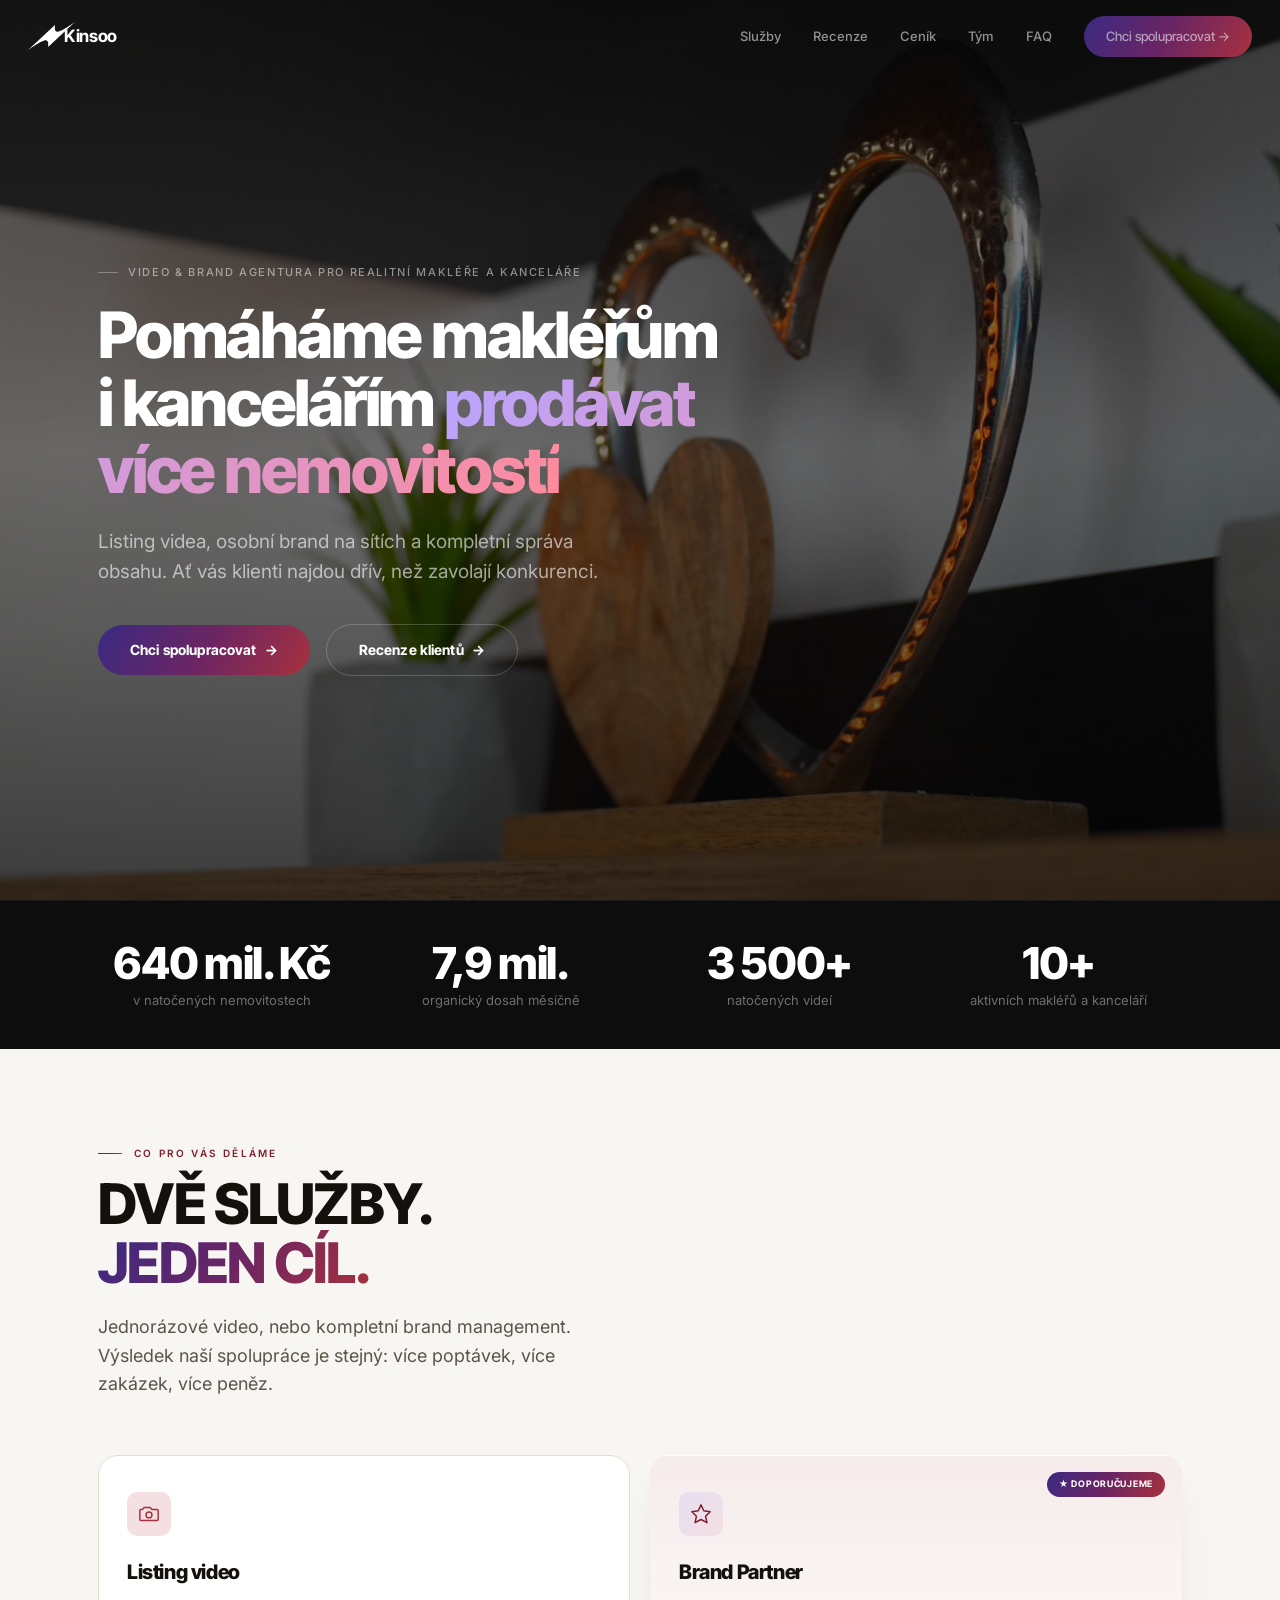
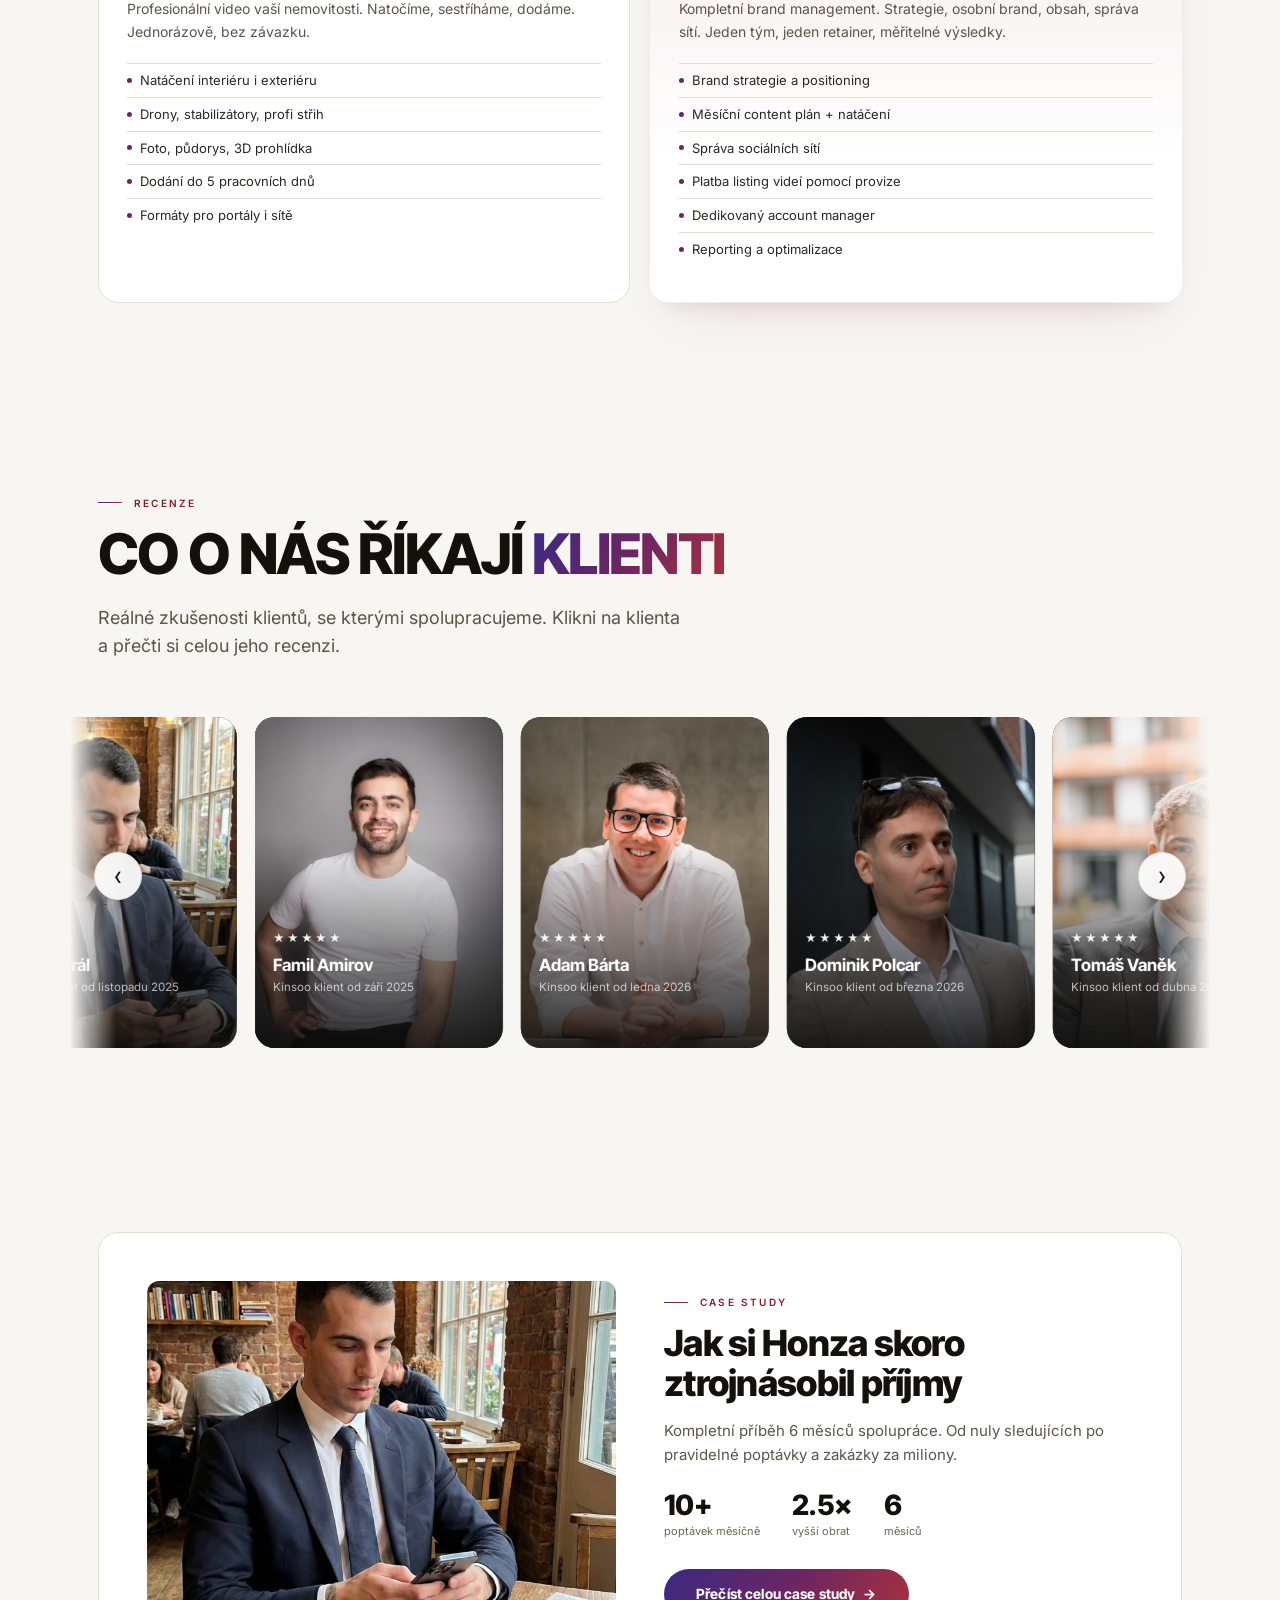
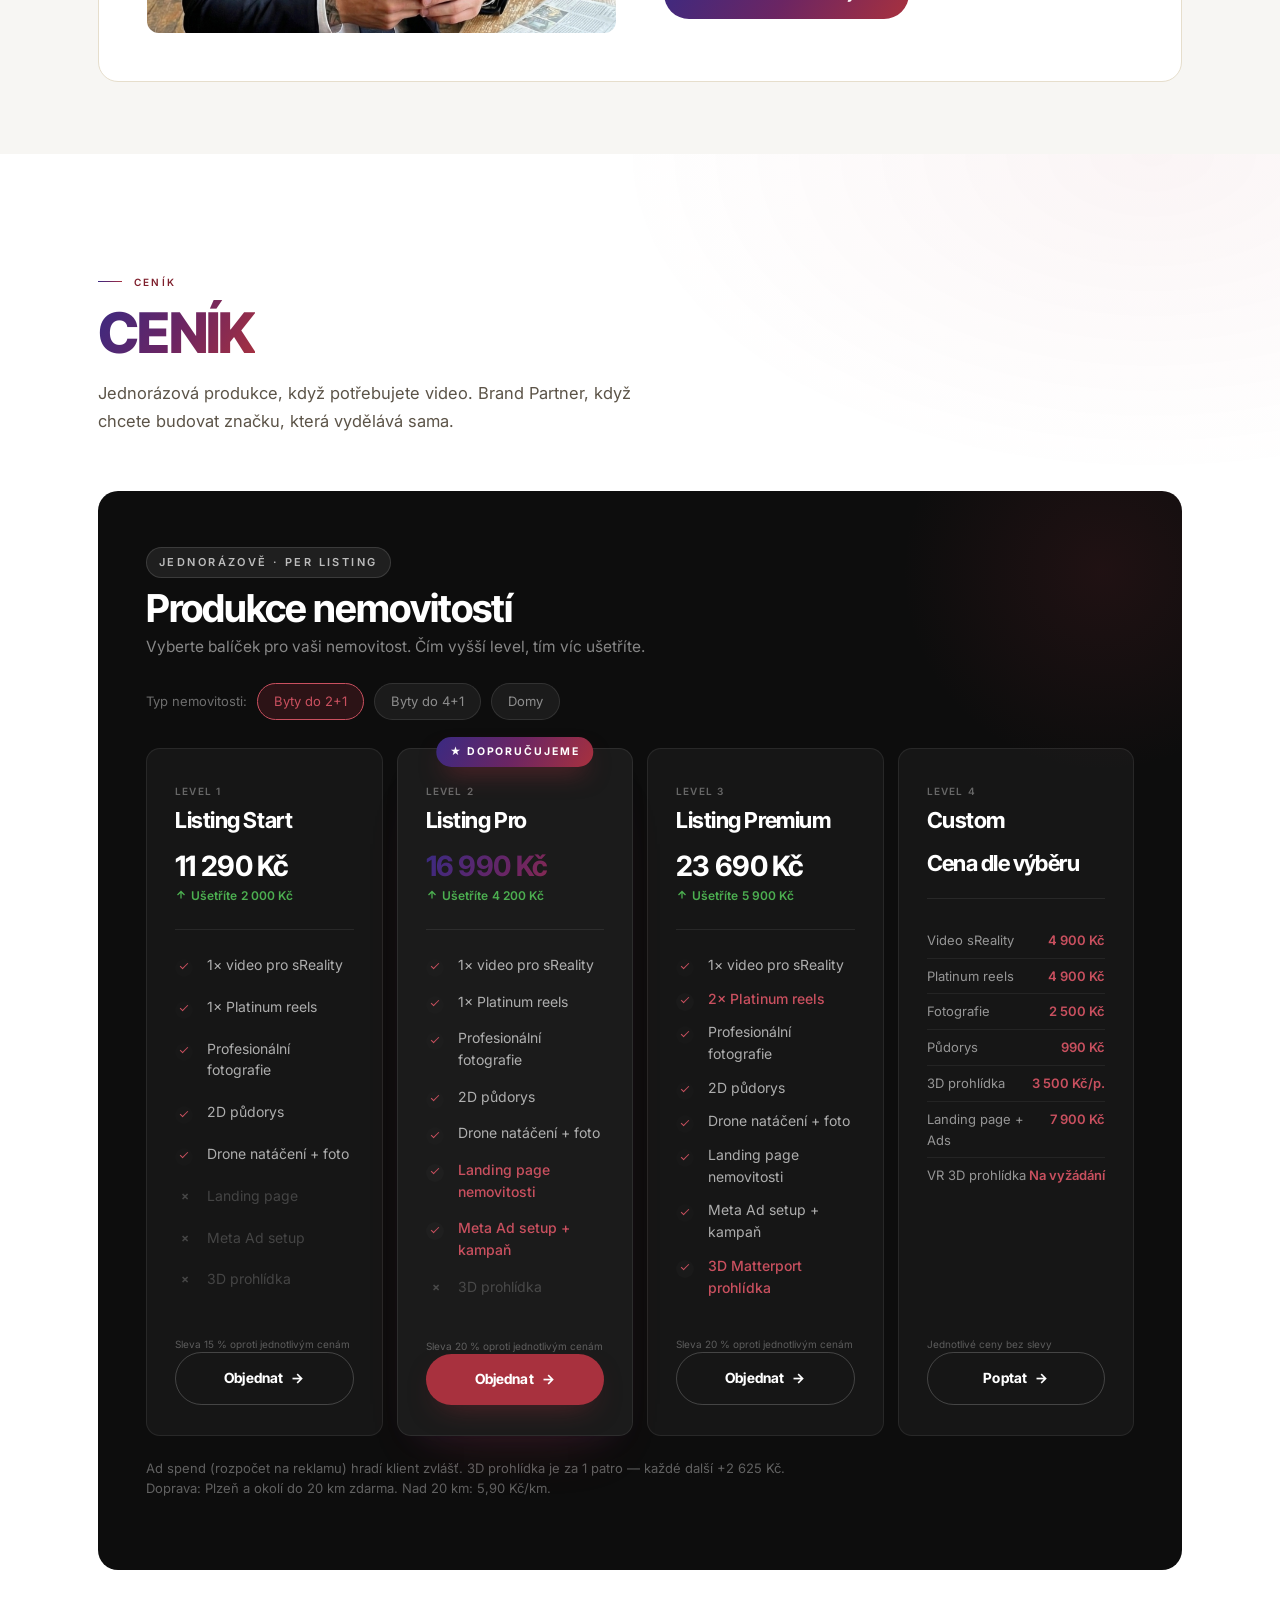
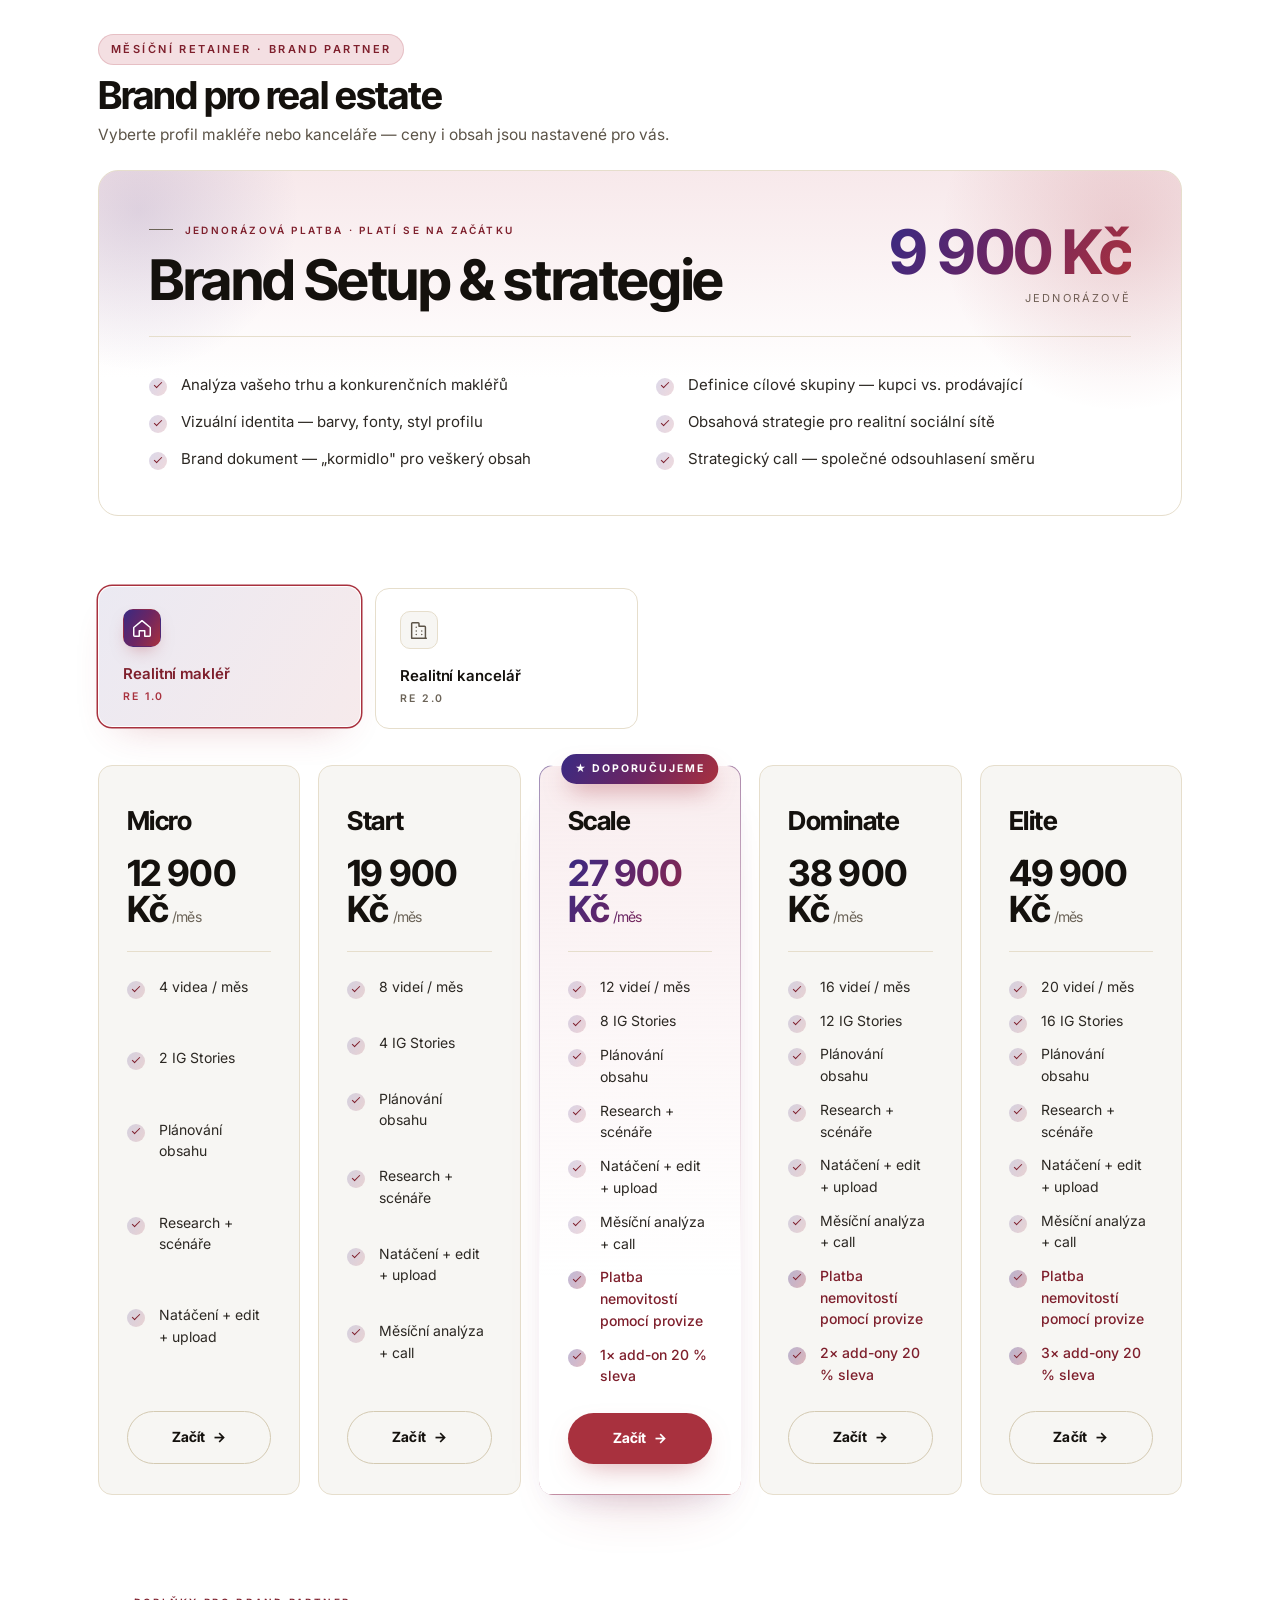
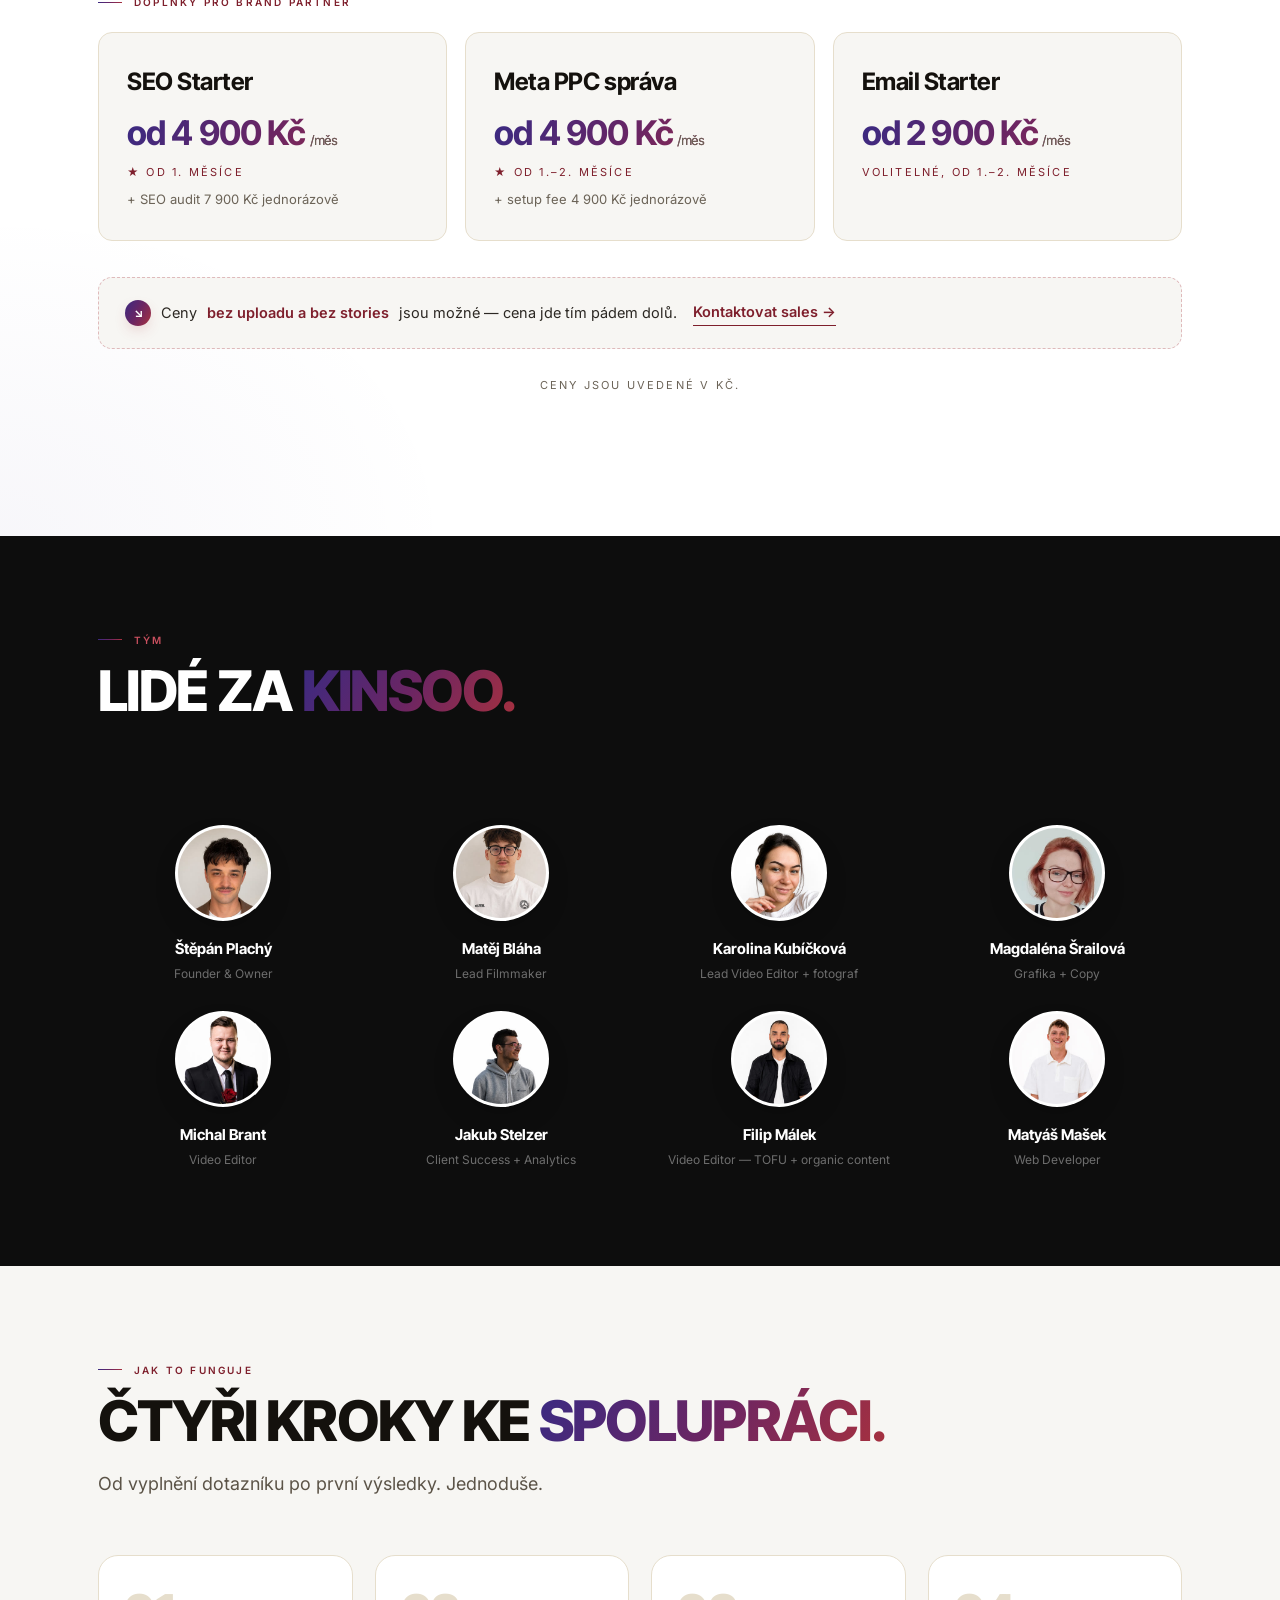
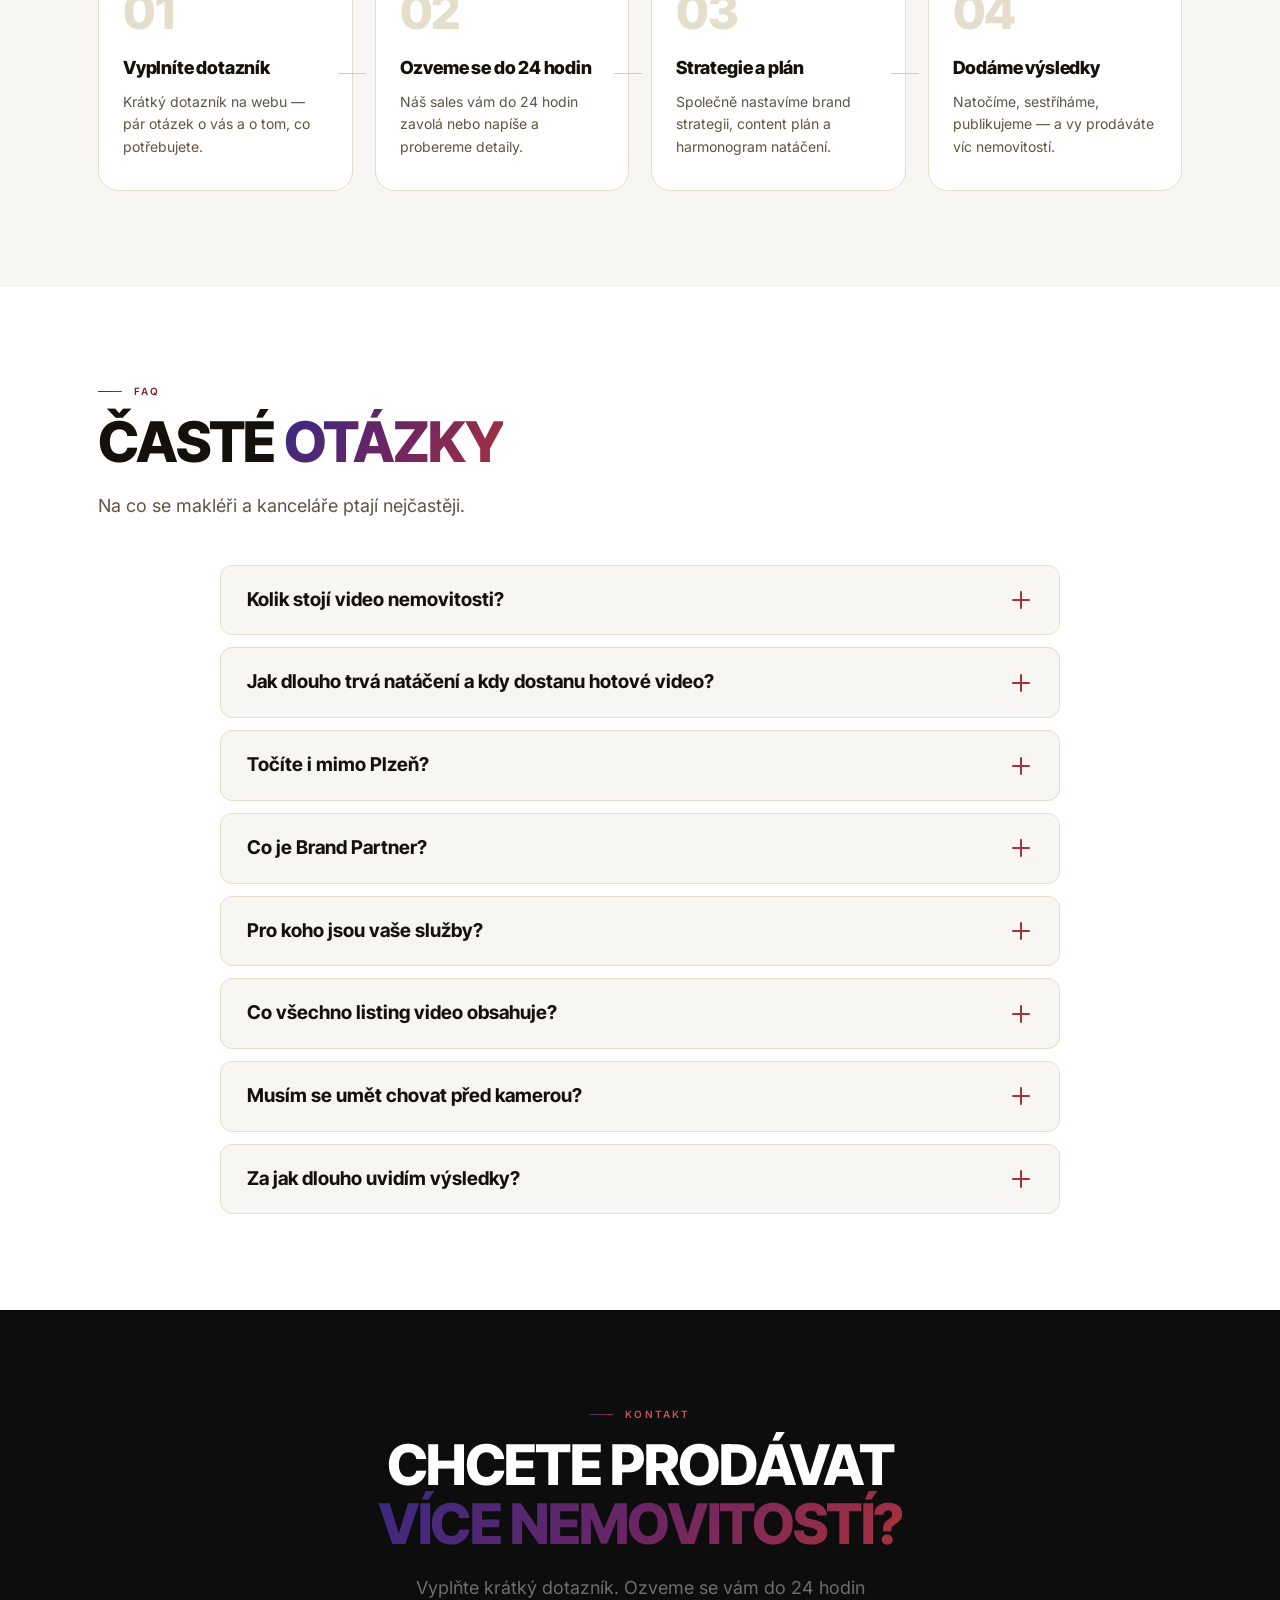
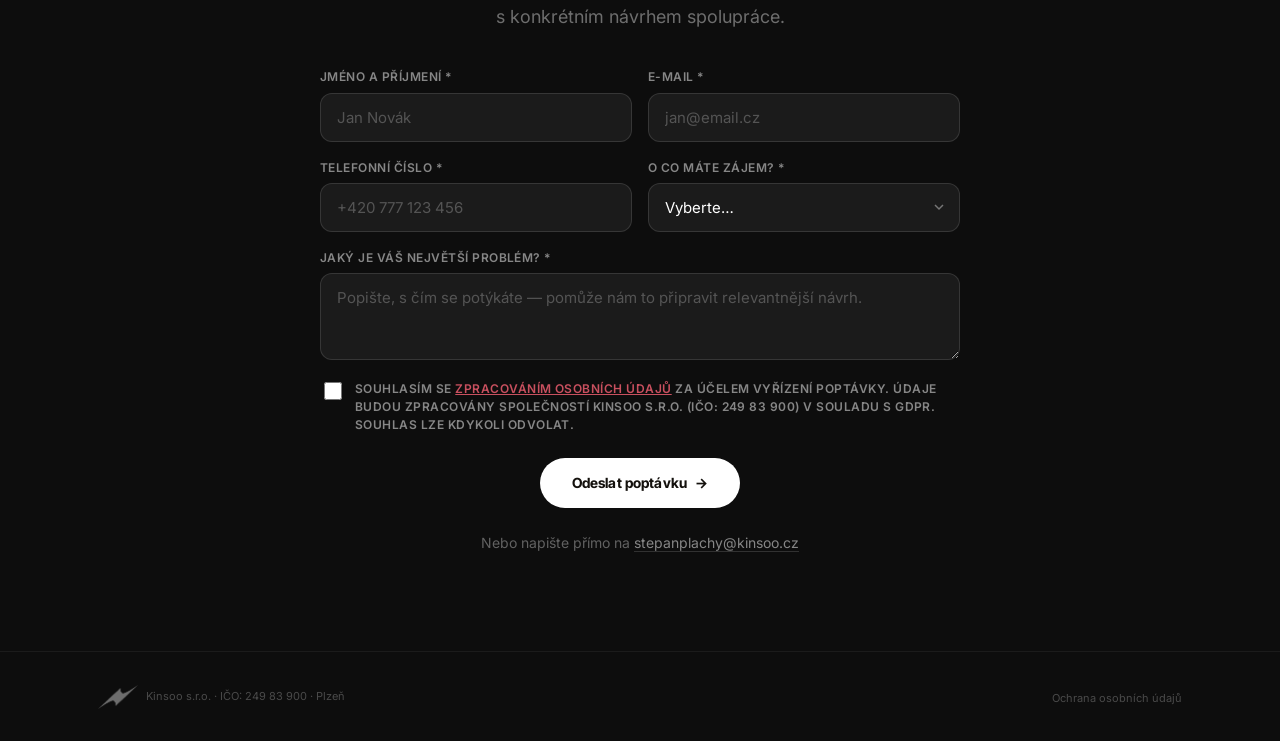
==== index.html @ 3b82c6a1 "Oprava: klik na recenzi otevře modal (zrušen pointer capture); Štěpán a Matěj - oči zarovnané a vyce" ====
<!DOCTYPE html>
<html lang="cs">
<head>
  <meta charset="UTF-8" />
  <meta name="viewport" content="width=device-width, initial-scale=1.0" />
  <title>Kinsoo — Video pro realitní makléře a&nbsp;kanceláře</title>
  <meta name="description" content="Video pro realitní makléře a kanceláře: listing videa nemovitostí, osobní brand a správa sociálních sítí. Více poptávek a prodejů. Natáčíme z Plzně po celé ČR." />
  <meta name="keywords" content="video pro realitní makléře, videoprezentace nemovitostí, listing video, natáčení nemovitostí, realitní video Plzeň, osobní brand realitní makléř, marketing pro realitní kanceláře" />
  <meta name="author" content="Kinsoo s.r.o." />
  <meta name="robots" content="index, follow, max-image-preview:large" />
  <meta name="geo.region" content="CZ-32" />
  <meta name="geo.placename" content="Plzeň" />
  <meta name="theme-color" content="#A8313E" />
  <meta name="seznam-wmt" content="0QmPQjJl3OSITsPzpvXZlxcx5giKepl4" />
  <link rel="canonical" href="https://www.kinsoo.cz/" />
  <meta property="og:type" content="website" />
  <meta property="og:url" content="https://www.kinsoo.cz/" />
  <meta property="og:title" content="Kinsoo — Video pro realitní makléře a kanceláře" />
  <meta property="og:description" content="Listing videa nemovitostí, osobní brand a správa sítí pro realitní makléře. Více poptávek a prodejů. Natáčíme z Plzně po celé ČR." />
  <meta property="og:image" content="https://www.kinsoo.cz/assets/og-cover.png" />
  <meta property="og:image:width" content="1200" />
  <meta property="og:image:height" content="630" />
  <meta property="og:image:alt" content="Kinsoo — video a brand agentura pro realitní makléře" />
  <meta property="og:locale" content="cs_CZ" />
  <meta property="og:site_name" content="Kinsoo" />
  <meta name="twitter:card" content="summary_large_image" />
  <meta name="twitter:title" content="Kinsoo — Video pro realitní makléře a kanceláře" />
  <meta name="twitter:description" content="Listing videa nemovitostí, osobní brand a správa sítí pro realitní makléře. Více poptávek a prodejů." />
  <meta name="twitter:image" content="https://www.kinsoo.cz/assets/og-cover.png" />
  <link rel="icon" href="/favicon.ico" sizes="any" />
  <link rel="icon" type="image/png" href="/assets/favicon-32.png" sizes="32x32" />
  <link rel="apple-touch-icon" href="/assets/apple-touch-icon.png" />
  <link rel="preload" as="image" href="assets/hero-poster.jpg" fetchpriority="high" />
  <link rel="preconnect" href="https://fonts.googleapis.com">
  <link rel="preconnect" href="https://fonts.gstatic.com" crossorigin>
  <link href="https://fonts.googleapis.com/css2?family=Inter:ital,wght@0,300;0,400;0,500;0,600;0,700;0,800;1,400;1,500;1,600&family=Inter+Tight:ital,wght@0,500;0,600;0,700;0,800;0,900;1,500;1,600;1,700&display=swap" rel="stylesheet">
  <style>
/* =================================================================
   KINSOO — Real Estate Only
   Premium light theme · brand palette · editorial typography
   ================================================================= */
:root{
  --bg:#F7F6F3;
  --bg-alt:#FFFFFF;
  --bg-ink:#0D0D0D;
  --ink:#14110D;
  --ink-2:#2C2823;
  --ink-3:#5C5448;
  --ink-4:#6B6357;
  --brand:#A8313E;
  --brand-deep:#7E1F2C;
  --brand-soft:#C9505F;
  --brand-tint:#F4DFE2;
  --brand-2:#3A2A82;
  --brand-2-deep:#271C5F;
  --brand-2-soft:#6B5BB8;
  --brand-2-tint:#E5E0F2;
  --gradient:linear-gradient(120deg,#3A2A82 0%,#6B2563 50%,#A8313E 100%);
  --line:#E6DECC;
  --line-2:#D4CAB2;
  --green:#22C55E;
  --font-d:'Inter Tight',system-ui,sans-serif;
  --font-b:'Inter',system-ui,sans-serif;
  --r:12px;
  --r-lg:20px;
  --container:1140px;
  /* Aliases for pricing component compatibility */
  --radius:14px;
  --radius-lg:20px;
  --radius-sm:10px;
  --font-display:'Inter Tight',system-ui,sans-serif;
  --font-body:'Inter',system-ui,sans-serif;
  --font-serif:'Inter',system-ui,sans-serif;
  --gradient-brand:linear-gradient(120deg,#3A2A82 0%,#6B2563 50%,#A8313E 100%);
  --gradient-brand-soft:linear-gradient(120deg,rgba(58,42,130,.10) 0%,rgba(168,49,62,.10) 100%);
  --bg-card:#FFFFFF;
  --bg-card-alt:#F7F6F3;
  --line-soft:#F0E9D8;
  --t-fast:180ms cubic-bezier(.2,.7,.2,1);
  --t-med:380ms cubic-bezier(.2,.7,.2,1);
}
*,*::before,*::after{box-sizing:border-box}
html{scroll-behavior:smooth}
html,body{margin:0;padding:0}
body{
  background:var(--bg);color:var(--ink);
  font-family:var(--font-b);font-size:16px;line-height:1.6;
  -webkit-font-smoothing:antialiased;text-rendering:optimizeLegibility;
  overflow-x:hidden;
}
img,svg{display:block;max-width:100%}
button{font:inherit;cursor:pointer;border:0;background:none;color:inherit}
a{color:inherit;text-decoration:none;transition:color .2s}
::selection{background:var(--brand-tint);color:var(--ink)}
.container{max-width:var(--container);margin:0 auto;padding:0 28px;width:100%}

/* ---- Label ---- */
.label{
  font-size:10px;font-weight:600;letter-spacing:.22em;text-transform:uppercase;
  display:flex;align-items:center;gap:12px;margin-bottom:14px;
}
.label::before{content:'';width:24px;height:1px;background:var(--gradient)}

/* ---- Section title ---- */
.stitle{
  font-family:var(--font-d);font-weight:800;
  font-size:clamp(32px,5vw,56px);
  line-height:1.05;letter-spacing:-.03em;
  text-transform:uppercase;margin:0 0 20px;
}
.stitle-sm{font-size:clamp(26px,4vw,42px)}

/* ---- Gradient text ---- */
.gw{background:var(--gradient);-webkit-background-clip:text;background-clip:text;-webkit-text-fill-color:transparent}

/* ---- Buttons ---- */
.btn{
  display:inline-flex;align-items:center;gap:8px;
  font-family:var(--font-d);font-weight:700;font-size:14px;
  letter-spacing:.01em;padding:14px 32px;border-radius:60px;
  transition:all .3s;cursor:pointer;border:none;
}
.btn-primary{
  background:var(--gradient);color:#fff;
}
.btn-primary:hover{transform:translateY(-2px);box-shadow:0 8px 24px rgba(168,49,62,.25)}
.btn-outline{
  background:transparent;color:var(--ink);
  border:1.5px solid var(--line-2);
}
.btn-outline:hover{border-color:var(--brand);color:var(--brand)}
.btn-white{background:#fff;color:var(--ink)}
.btn-white:hover{transform:translateY(-2px);box-shadow:0 8px 24px rgba(0,0,0,.15)}
.arrow{transition:transform .2s}
.btn:hover .arrow{transform:translateX(3px)}

/* ================ NAV ================ */
.nav{
  position:fixed;top:0;left:0;right:0;z-index:300;
  padding:16px 28px;
  display:flex;justify-content:space-between;align-items:center;
  transition:all .4s;
}
.nav.is-top{background:transparent}
.nav.is-scrolled{
  background:rgba(247,246,243,.94);
  backdrop-filter:blur(20px);-webkit-backdrop-filter:blur(20px);
  border-bottom:1px solid var(--line);
}
.nav-logo{display:flex;align-items:center;gap:10px}
.nav-logo img{height:28px;transition:opacity .3s}
.nav-logo .logo-white{position:absolute}
.nav-logo .logo-color{position:absolute;opacity:0}
.nav.is-scrolled .nav-logo .logo-white{opacity:0}
.nav.is-scrolled .nav-logo .logo-color{opacity:1}
.nav-logo span{font-family:var(--font-d);font-size:17px;font-weight:700;letter-spacing:-.02em}
.nav-links{display:flex;align-items:center;gap:32px}
.nav-links a{
  font-size:13px;font-weight:500;color:var(--ink-3);
  transition:color .2s;
}
.nav-links a:hover{color:var(--ink)}
.nav-cta{
  font-size:12px;font-weight:700;font-family:var(--font-d);
  padding:10px 22px;border-radius:60px;
  background:var(--gradient);color:#fff;
  transition:all .3s;
}
.nav-cta:hover{transform:translateY(-1px);box-shadow:0 4px 16px rgba(168,49,62,.2)}
/* Hero-over nav — white text */
.nav.is-top .nav-links a{color:rgba(255,255,255,.55)}
.nav.is-top .nav-links a:hover{color:#fff}
.nav.is-top .nav-logo span{color:#fff}

/* Mobile nav */
.hamburger{display:none;width:28px;height:28px;flex-direction:column;justify-content:center;gap:5px}
.hamburger span{display:block;width:100%;height:1.5px;background:var(--ink);transition:all .3s}
.nav.is-top .hamburger span{background:#fff}

.mobile-menu{display:none}

@media(max-width:768px){
  .nav-links{display:none}
  .hamburger{display:flex}
  .mobile-menu{
    display:flex;
    position:fixed;top:0;left:0;right:0;bottom:0;z-index:299;
    background:var(--bg);flex-direction:column;
    justify-content:center;align-items:center;gap:28px;
    opacity:0;pointer-events:none;transition:opacity .3s;
  }
  .mobile-menu.is-open{opacity:1;pointer-events:all}
  .mobile-menu a{font-family:var(--font-d);font-size:28px;font-weight:700}
}

/* ================ HERO ================ */
.hero{
  position:relative;min-height:100vh;display:flex;align-items:center;
  background:var(--bg-ink);color:#fff;overflow:hidden;
  padding:120px 0 80px;
}
.hero-video-bg{
  position:absolute;inset:0;z-index:0;
}
.hero-video{width:100%;height:100%;object-fit:cover}
.hero-overlay{
  position:absolute;inset:0;
  background:linear-gradient(180deg,rgba(0,0,0,.6) 0%,rgba(0,0,0,.45) 50%,rgba(0,0,0,.7) 100%);
}
.hero .container{position:relative;z-index:1}
.hero-content{max-width:680px}
.hero-eyebrow{
  font-size:11px;font-weight:500;letter-spacing:.15em;text-transform:uppercase;
  color:rgba(255,255,255,.5);margin-bottom:20px;
  display:flex;align-items:center;gap:10px;
}
.hero-eyebrow::before{content:'';width:20px;height:1px;background:rgba(255,255,255,.3)}
.hero h1{
  font-family:var(--font-d);font-weight:800;
  font-size:clamp(36px,5.5vw,64px);
  line-height:1.05;letter-spacing:-.035em;
  margin:0 0 24px;
}
.hero h1 .gw{
  background:linear-gradient(120deg,#B8A5FF 0%,#FF8A9B 100%);
  -webkit-background-clip:text;background-clip:text;-webkit-text-fill-color:transparent;
}
.hero-sub{
  font-size:clamp(16px,1.8vw,19px);color:rgba(255,255,255,.6);
  max-width:520px;line-height:1.6;margin:0 0 36px;
}
.hero-actions{display:flex;align-items:center;gap:16px;flex-wrap:wrap}

/* ================ SOCIAL PROOF BAR ================ */
.proof-bar{
  background:var(--bg-ink);border-top:1px solid rgba(255,255,255,.06);
  padding:40px 0;
}
.proof-grid{
  display:grid;grid-template-columns:repeat(4,1fr);gap:32px;
  text-align:center;
}
.proof-item{}
.proof-val{
  font-family:var(--font-d);font-size:clamp(28px,3.5vw,44px);
  font-weight:800;line-height:1;letter-spacing:-.03em;
  color:#fff;margin-bottom:6px;
}
.proof-lbl{font-size:13px;color:rgba(255,255,255,.4);line-height:1.4}

/* ================ SLUŽBY ================ */
.services{padding:96px 0;background:var(--bg)}
.services .label{color:var(--brand-deep)}
.services-sub{
  font-size:clamp(15px,1.6vw,18px);color:var(--ink-3);
  max-width:520px;line-height:1.6;margin:0 0 56px;
}
.services-grid{display:grid;grid-template-columns:repeat(3,1fr);gap:20px}
.services-grid--2{grid-template-columns:repeat(2,1fr)}
.srv-card{
  background:var(--bg-alt);border:1px solid var(--line);
  border-radius:var(--r-lg);padding:36px 28px;
  transition:all .4s;position:relative;overflow:hidden;
}
.srv-card:hover{border-color:var(--brand-tint);transform:translateY(-4px);box-shadow:0 12px 40px rgba(0,0,0,.06)}
.srv-icon{
  width:44px;height:44px;border-radius:10px;
  display:flex;align-items:center;justify-content:center;
  margin-bottom:20px;
}
.srv-icon svg{width:22px;height:22px}
.srv-icon.ic1{background:var(--brand-tint);color:var(--brand)}
.srv-icon.ic2{background:var(--brand-2-tint);color:var(--brand-2)}
.srv-icon.ic3{background:linear-gradient(135deg,var(--brand-2-tint),var(--brand-tint));color:var(--brand-deep)}
.srv-name{
  font-family:var(--font-d);font-size:20px;font-weight:800;
  letter-spacing:-.02em;margin:0 0 10px;
}
.srv-desc{font-size:14px;color:var(--ink-3);line-height:1.6;margin:0 0 20px}
.srv-features{list-style:none;padding:0;margin:0}
.srv-features li{
  font-size:13px;color:var(--ink-2);padding:6px 0;
  border-top:1px solid var(--line);
  display:flex;align-items:center;gap:8px;
}
.srv-features li::before{
  content:'';width:5px;height:5px;border-radius:50%;
  background:var(--gradient);flex-shrink:0;
}
.srv-tag{
  position:absolute;top:16px;right:16px;
  font-size:9px;font-weight:700;font-family:var(--font-d);
  letter-spacing:.08em;text-transform:uppercase;
  padding:5px 12px;border-radius:40px;
  background:var(--gradient);color:#fff;
}
.srv-card--recommended::before{
  content:'';position:absolute;inset:-1px;border-radius:inherit;
  background:var(--gradient);z-index:-1;padding:1px;
  -webkit-mask:linear-gradient(#000,#000) content-box,linear-gradient(#000,#000);
  -webkit-mask-composite:xor;mask-composite:exclude;
}
.srv-card--recommended{box-shadow:0 24px 50px -28px rgba(168,49,62,.22),0 12px 24px -16px rgba(58,42,130,.15)}

/* ================ VÝSLEDKY ================ */
.results{padding:96px 0;background:var(--bg-ink);color:#fff}
.results .label{color:var(--brand-soft)}
.results .stitle{color:#fff}
.results-sub{
  font-size:clamp(15px,1.6vw,18px);color:rgba(255,255,255,.45);
  max-width:520px;line-height:1.6;margin:0 0 56px;
}
.results-grid{display:grid;grid-template-columns:repeat(2,1fr);gap:20px}

/* Highlight result card */
.res-hl{
  background:rgba(255,255,255,.03);border:1px solid rgba(255,255,255,.08);
  border-radius:var(--r-lg);padding:48px 40px;
  position:relative;overflow:hidden;transition:all .4s;
}
.res-hl:hover{background:rgba(255,255,255,.06);border-color:rgba(255,255,255,.12)}
.res-hl::before{
  content:'';position:absolute;top:-80px;right:-80px;width:280px;height:280px;
  background:radial-gradient(closest-side,rgba(168,49,62,.12),transparent);pointer-events:none;
}
.res-hl-top{display:flex;align-items:center;gap:16px;margin-bottom:24px}
.res-hl-avatar{
  width:56px;height:56px;border-radius:50%;
  background:var(--gradient);color:#fff;
  display:flex;align-items:center;justify-content:center;
  font-family:var(--font-d);font-size:16px;font-weight:700;
  overflow:hidden;flex-shrink:0;
}
.res-hl-avatar img{width:100%;height:100%;object-fit:cover}
.res-hl-name{font-family:var(--font-d);font-size:18px;font-weight:700}
.res-hl-role{font-size:12px;color:rgba(255,255,255,.4)}
.res-hl-metric{
  font-family:var(--font-d);font-size:clamp(48px,6vw,72px);
  font-weight:800;letter-spacing:-.04em;line-height:1;
  margin-bottom:12px;
}
.res-hl-metric .gw{
  background:linear-gradient(120deg,#B8A5FF 0%,#FF8A9B 100%);
  -webkit-background-clip:text;background-clip:text;-webkit-text-fill-color:transparent;
}
.res-hl-desc{
  font-size:16px;color:rgba(255,255,255,.55);line-height:1.6;
  margin:0;max-width:380px;
}
.res-hl-tag{
  display:inline-flex;align-items:center;gap:6px;
  font-size:10px;font-weight:700;letter-spacing:.18em;text-transform:uppercase;
  color:var(--brand-soft);margin-bottom:16px;
}
.res-hl-tag::before{content:'';width:8px;height:8px;border-radius:50%;background:var(--green);box-shadow:0 0 8px rgba(34,197,94,.5)}

/* ================ CASE STUDY BANNER ================ */
.cs-banner{
  padding:72px 0;background:var(--bg);
}
.cs-inner{
  display:grid;grid-template-columns:1fr 1fr;gap:48px;align-items:center;
  background:var(--bg-alt);border:1px solid var(--line);
  border-radius:var(--r-lg);padding:48px;overflow:hidden;
}
.cs-photo{
  border-radius:var(--r);overflow:hidden;aspect-ratio:4/3;
}
.cs-photo img{width:100%;height:100%;object-fit:cover}
.cs-content .label{color:var(--brand-deep)}
.cs-title{
  font-family:var(--font-d);font-size:clamp(24px,3vw,36px);
  font-weight:800;line-height:1.1;letter-spacing:-.02em;
  margin:0 0 16px;
}
.cs-desc{font-size:15px;color:var(--ink-3);line-height:1.6;margin:0 0 24px}
.cs-metrics{display:flex;gap:32px;margin-bottom:28px}
.cs-m-val{
  font-family:var(--font-d);font-size:28px;font-weight:800;
  letter-spacing:-.02em;line-height:1;margin-bottom:4px;
}
.cs-m-lbl{font-size:11px;color:var(--ink-4)}

/* ================ RECENZE ================ */
.reviews{padding:96px 0;background:var(--bg)}
.reviews .label{color:var(--brand-deep)}
.reviews .stitle{color:var(--ink)}
.reviews-sub{font-size:clamp(15px,1.6vw,18px);color:var(--ink-3);max-width:600px;line-height:1.6;margin:0 0 48px}
.rv-carousel{position:relative}
.rv-marquee{position:relative;overflow:hidden;margin:0 -28px;padding:0 28px;cursor:grab;-webkit-mask-image:linear-gradient(90deg,transparent,#000 4%,#000 96%,transparent);mask-image:linear-gradient(90deg,transparent,#000 4%,#000 96%,transparent)}
.rv-marquee.dragging{cursor:grabbing}
.rv-track{display:flex;width:max-content;padding:8px 0 16px;will-change:transform}
.rv-arrow{position:absolute;top:47%;transform:translateY(-50%);z-index:6;width:48px;height:48px;border-radius:50%;border:1px solid var(--line);background:rgba(255,255,255,.92);-webkit-backdrop-filter:blur(8px);backdrop-filter:blur(8px);color:var(--ink);font-family:var(--font-d);font-size:26px;line-height:1;display:flex;align-items:center;justify-content:center;cursor:pointer;box-shadow:0 10px 28px rgba(20,17,13,.14);transition:transform .2s,background .2s,border-color .2s}
.rv-arrow:hover{background:#fff;transform:translateY(-50%) scale(1.08);border-color:var(--brand-soft)}
.rv-arrow.prev{left:-4px}
.rv-arrow.next{right:-4px}
@media(max-width:640px){.rv-arrow{display:none}}
.rv-card{
  flex:0 0 248px;margin-right:18px;
  position:relative;aspect-ratio:3/4;border-radius:var(--r-lg);overflow:hidden;cursor:pointer;
  border:0;padding:0;background:#0D0D0D;font-family:inherit;text-align:left;display:block;
  transition:transform .5s cubic-bezier(.2,.7,.2,1),box-shadow .5s;
}
.rv-card>img{position:absolute;inset:0;width:100%;height:100%;object-fit:cover;transition:transform .7s cubic-bezier(.2,.7,.2,1)}
.rv-card::after{content:'';position:absolute;inset:0;background:linear-gradient(to top,rgba(13,13,13,.88) 0%,rgba(13,13,13,.34) 40%,rgba(13,13,13,0) 64%)}
.rv-card:hover{transform:translateY(-6px);box-shadow:0 26px 52px rgba(20,17,13,.22)}
.rv-card:hover>img{transform:scale(1.06)}
.rv-card-body{position:absolute;left:0;right:0;bottom:0;padding:20px 18px;color:#fff;z-index:2}
.rv-card-stars{display:block;color:#fff;font-size:11px;letter-spacing:2px;margin-bottom:8px;opacity:.95}
.rv-card-name{display:block;font-family:var(--font-d);font-size:17px;font-weight:700;line-height:1.12}
.rv-card-meta{display:block;font-size:11.5px;opacity:.72;margin-top:3px}
.rv-card-cta{margin-top:13px;display:inline-flex;align-items:center;gap:6px;font-size:10.5px;font-weight:600;letter-spacing:.08em;text-transform:uppercase;color:#fff;opacity:0;transform:translateY(7px);transition:opacity .4s,transform .4s}
.rv-card-cta span{transition:transform .35s}
.rv-card:hover .rv-card-cta,.rv-card:focus-visible .rv-card-cta{opacity:1;transform:none}
.rv-card:hover .rv-card-cta span{transform:translateX(4px)}
/* Apple-style modal */
.rv-modal{position:fixed;inset:0;z-index:1000;display:flex;align-items:center;justify-content:center;padding:24px;opacity:0;visibility:hidden;transition:opacity .4s,visibility .4s}
.rv-modal.open{opacity:1;visibility:visible}
.rv-modal-bg{position:absolute;inset:0;background:rgba(13,13,13,.5);backdrop-filter:blur(16px) saturate(120%);-webkit-backdrop-filter:blur(16px) saturate(120%)}
.rv-modal-card{position:relative;z-index:2;width:min(860px,100%);max-height:88vh;background:var(--bg-alt);border-radius:24px;overflow:hidden;display:grid;grid-template-columns:300px 1fr;box-shadow:0 40px 110px rgba(0,0,0,.45);transform:scale(.92) translateY(8px);opacity:0;transition:transform .55s cubic-bezier(.2,.8,.2,1),opacity .4s}
.rv-modal.open .rv-modal-card{transform:none;opacity:1}
.rv-modal-photo{position:relative;background:#0D0D0D;min-height:100%}
.rv-modal-photo img{position:absolute;inset:0;width:100%;height:100%;object-fit:cover}
.rv-modal-content{padding:52px 48px;display:flex;flex-direction:column;justify-content:center;position:relative;overflow-y:auto}
.rv-modal-qm{position:absolute;top:30px;right:40px;font-family:var(--font-d);font-size:120px;line-height:.7;color:var(--brand-tint);pointer-events:none;user-select:none}
.rv-modal-stars{color:var(--brand);font-size:18px;letter-spacing:3px;margin-bottom:20px;position:relative}
.rv-modal-text{font-family:var(--font-d);font-size:clamp(20px,2.3vw,27px);font-weight:600;line-height:1.42;letter-spacing:-.01em;color:var(--ink);margin:0 0 26px;position:relative}
.rv-modal-name{font-family:var(--font-d);font-size:17px;font-weight:700;color:var(--ink)}
.rv-modal-meta{font-size:13px;color:var(--ink-4);margin-top:3px}
.rv-modal-close{position:absolute;top:16px;right:16px;z-index:3;width:40px;height:40px;border-radius:50%;border:0;background:rgba(255,255,255,.85);backdrop-filter:blur(8px);-webkit-backdrop-filter:blur(8px);cursor:pointer;font-size:22px;line-height:1;color:var(--ink);display:flex;align-items:center;justify-content:center;transition:background .2s,transform .2s}
.rv-modal-close:hover{background:#fff;transform:rotate(90deg)}
body.rv-lock{overflow:hidden}
@media(max-width:980px){
  .rv-card{flex-basis:220px}
  .rv-modal-card{grid-template-columns:1fr;max-height:90vh;overflow-y:auto}
  .rv-modal-photo{height:230px;min-height:230px}
  .rv-modal-content{padding:34px 28px}
  .rv-modal-qm{font-size:84px;top:18px;right:24px}
}
@media(max-width:560px){.rv-card{flex-basis:196px}}
@media(prefers-reduced-motion:reduce){.rv-track{animation:none}.rv-marquee{overflow-x:auto}}

/* ================ FAQ ================ */
.faq{padding:96px 0;background:var(--bg-alt)}
.faq .label{color:var(--brand-deep)}
.faq .stitle{color:var(--ink)}
.faq-sub{font-size:clamp(15px,1.6vw,18px);color:var(--ink-3);max-width:560px;line-height:1.6;margin:0 0 8px}
.faq-list{max-width:840px;margin:44px auto 0;display:flex;flex-direction:column;gap:12px}
.faq-item{background:var(--bg);border:1px solid var(--line);border-radius:var(--r);overflow:hidden;transition:border-color var(--t-fast),box-shadow var(--t-fast)}
.faq-item.open{border-color:var(--brand-soft);box-shadow:0 10px 30px rgba(20,17,13,.06)}
.faq-q{width:100%;display:flex;align-items:center;justify-content:space-between;gap:20px;padding:22px 26px;background:none;border:0;cursor:pointer;font-family:var(--font-d);font-size:clamp(16px,1.9vw,19px);font-weight:700;color:var(--ink);text-align:left;line-height:1.3}
.faq-ic{flex-shrink:0;width:24px;height:24px;position:relative}
.faq-ic::before,.faq-ic::after{content:'';position:absolute;background:var(--brand);border-radius:2px;transition:transform var(--t-med),opacity var(--t-med)}
.faq-ic::before{top:11px;left:3px;right:3px;height:2px}
.faq-ic::after{left:11px;top:3px;bottom:3px;width:2px}
.faq-item.open .faq-ic::after{transform:scaleY(0);opacity:0}
.faq-a{display:grid;grid-template-rows:0fr;transition:grid-template-rows var(--t-med)}
.faq-item.open .faq-a{grid-template-rows:1fr}
.faq-a-wrap{overflow:hidden}
.faq-a p{margin:0;padding:0 26px 24px;color:var(--ink-3);font-size:15.5px;line-height:1.62;max-width:720px}

/* ================ CENÍK — full interactive pricing ================ */
/* --- muted-label --- */
.label.muted-label{color:var(--ink-4)}
.label.muted-label::before{background:var(--ink-4)}

/* --- btn-brand, btn-block --- */
.btn-brand{background:var(--brand);color:#fff;border-color:var(--brand);box-shadow:0 12px 30px -14px rgba(168,49,62,.55)}
.btn-brand:hover{background:var(--brand-deep);border-color:var(--brand-deep);color:#fff}
.btn-block{width:100%;justify-content:center}

/* --- Setup card --- */
.setup-card{
  background:linear-gradient(180deg,rgba(244,223,226,.7) 0%,var(--bg-card) 60%);
  border:1px solid var(--line);border-radius:var(--radius-lg);
  padding:50px 50px 44px;position:relative;overflow:hidden;
}
.setup-card::after{content:'';position:absolute;top:-120px;right:-120px;width:360px;height:360px;background:radial-gradient(closest-side,rgba(168,49,62,.18),transparent);pointer-events:none}
.setup-card::before{content:'';position:absolute;top:-120px;left:-120px;width:320px;height:320px;background:radial-gradient(closest-side,rgba(58,42,130,.14),transparent);pointer-events:none}
.setup-head{display:flex;justify-content:space-between;align-items:flex-end;gap:24px;flex-wrap:wrap;margin-bottom:36px;padding-bottom:28px;border-bottom:1px solid var(--line);position:relative}
.setup-title{font-family:var(--font-display);font-size:clamp(38px,4.4vw,56px);margin:10px 0 0;line-height:1;font-weight:700;letter-spacing:-.025em}
.setup-price{text-align:right;position:relative}
.setup-price-value{display:block;font-family:var(--font-display);font-size:clamp(42px,4.8vw,64px);line-height:1;font-weight:700;letter-spacing:-.025em;background:var(--gradient-brand);-webkit-background-clip:text;background-clip:text;-webkit-text-fill-color:transparent;color:transparent}
.setup-price-meta{font-size:11px;letter-spacing:.2em;text-transform:uppercase;color:var(--ink-4);display:block;margin-top:8px}

/* --- Check list --- */
.check-list{list-style:none;margin:0;padding:0;display:grid;grid-template-columns:repeat(2,1fr);gap:14px 32px;position:relative}
.check-list li{position:relative;padding-left:32px;color:var(--ink-2);line-height:1.55;font-size:15px}
.check-list li::before{content:'';position:absolute;left:0;top:5px;width:18px;height:18px;border-radius:50%;background:var(--gradient-brand);opacity:.18}
.check-list li::after{content:'';position:absolute;left:5px;top:9.5px;width:8px;height:4px;border-left:1.5px solid var(--brand-deep);border-bottom:1.5px solid var(--brand-deep);transform:rotate(-45deg)}
.check-list li.hl{color:var(--brand-deep);font-weight:500}
.check-list li.hl::before{opacity:.32}

/* --- Packages grid --- */
.packages-grid{display:grid;grid-template-columns:repeat(4,1fr);gap:18px;align-items:stretch}
.packages-grid--5{grid-template-columns:repeat(5,1fr)}
.pkg{background:var(--bg-card-alt);border:1px solid var(--line);border-radius:var(--radius);padding:34px 28px 30px;display:flex;flex-direction:column;transition:transform var(--t-med),border-color var(--t-med),background var(--t-med),box-shadow var(--t-med);position:relative}
.pkg:hover{transform:translateY(-4px);border-color:var(--brand);background:var(--bg-card);box-shadow:0 32px 60px -36px rgba(168,49,62,.22)}
.pkg header{margin-bottom:24px;padding-bottom:24px;border-bottom:1px solid var(--line)}
.pkg-name{display:block;font-family:var(--font-display);font-size:26px;font-weight:700;letter-spacing:-.02em;margin-bottom:14px;color:var(--ink)}
.pkg-price{font-family:var(--font-display);font-size:36px;font-weight:700;letter-spacing:-.025em;color:var(--ink);line-height:1}
.pkg-period{font-family:var(--font-body);font-size:14px;color:var(--ink-4);font-weight:400;margin-left:4px}
.pkg-perunit{margin-top:10px;font-size:11px;letter-spacing:.18em;text-transform:uppercase;color:var(--ink-4)}
.pkg .check-list{grid-template-columns:1fr;flex:1;gap:12px;margin-bottom:26px}
.pkg .check-list li{font-size:14px}
.pkg-badge{position:absolute;top:-12px;left:50%;transform:translateX(-50%);background:var(--gradient-brand);color:#fff;font-size:10.5px;font-weight:700;letter-spacing:.18em;text-transform:uppercase;padding:7px 14px;border-radius:999px;white-space:nowrap;box-shadow:0 12px 24px -8px rgba(168,49,62,.55)}
.pkg-featured{border-color:transparent;background:linear-gradient(180deg,rgba(244,223,226,.55) 0%,var(--bg-card) 70%);position:relative}
.pkg-featured::before{content:'';position:absolute;inset:-1px;border-radius:inherit;background:var(--gradient-brand);z-index:-1;padding:1px;-webkit-mask:linear-gradient(#000,#000) content-box,linear-gradient(#000,#000);-webkit-mask-composite:xor;mask-composite:exclude}
.pkg-featured{box-shadow:0 32px 60px -36px rgba(168,49,62,.32),0 16px 30px -20px rgba(58,42,130,.20)}
.pkg-featured .pkg-price{background:var(--gradient-brand);-webkit-background-clip:text;background-clip:text;-webkit-text-fill-color:transparent;color:transparent}
.packages-note{margin-top:28px;text-align:center;font-size:11px;letter-spacing:.2em;text-transform:uppercase;color:var(--ink-4)}

/* --- Add-ons --- */
.addons{margin-top:90px}
.addons .label{display:inline-flex;margin-bottom:22px}
.addons-grid{display:grid;grid-template-columns:repeat(3,1fr);gap:18px}
.addon{background:var(--bg-card-alt);border:1px solid var(--line);border-radius:var(--radius);padding:30px 28px;transition:border-color var(--t-fast),transform var(--t-fast),background var(--t-fast),box-shadow var(--t-fast)}
.addon:hover{border-color:var(--brand);transform:translateY(-3px);background:var(--bg-card);box-shadow:0 24px 50px -32px rgba(168,49,62,.20)}
.addon h4{font-family:var(--font-display);font-size:24px;font-weight:700;letter-spacing:-.02em;margin:0 0 14px;color:var(--ink)}
.addon-price{font-family:var(--font-display);font-size:34px;font-weight:700;letter-spacing:-.025em;line-height:1;margin-bottom:14px;background:var(--gradient-brand);-webkit-background-clip:text;background-clip:text;-webkit-text-fill-color:transparent;color:transparent}
.addon-price span{font-family:var(--font-body);font-size:13px;color:var(--ink-4);font-weight:400;margin-left:4px;-webkit-text-fill-color:var(--ink-4)}
.addon-meta{font-size:11px;letter-spacing:.2em;text-transform:uppercase;color:var(--brand-deep);margin:0 0 8px}
.addon-extra{margin:0;font-size:13px;color:var(--ink-4)}

/* --- Pricing section --- */
.pricing{padding:120px 0 130px;background:var(--bg-alt);position:relative}
.pricing::before{content:'';position:absolute;inset:0;background:radial-gradient(900px 540px at 90% 0%,rgba(168,49,62,.05),transparent 60%),radial-gradient(700px 500px at 0% 100%,rgba(58,42,130,.04),transparent 65%);pointer-events:none;z-index:0}
.pricing>.container{position:relative;z-index:1}
.pricing .label{color:var(--brand-deep)}
.pricing .stitle{margin-bottom:18px}
.pricing-sub{color:var(--ink-3);font-size:16.5px;margin:0 0 56px;max-width:56ch;line-height:1.65;font-weight:400}
.pricing-quiz{font-family:var(--font-display);font-size:clamp(26px,2.8vw,38px);font-weight:600;letter-spacing:-.025em;line-height:1;color:var(--ink-3);margin:0 0 14px;max-width:22ch;display:flex;align-items:center;gap:14px}
.pricing-quiz::before{content:'';width:28px;height:1.5px;background:var(--gradient-brand);display:inline-block}

/* --- Segment pills --- */
.segment-pills{display:grid;grid-template-columns:repeat(2,1fr);gap:14px;margin-bottom:36px;max-width:540px}
.pill{display:flex;flex-direction:column;align-items:flex-start;gap:4px;padding:22px 24px 20px;border-radius:var(--radius);border:1.5px solid var(--line);background:var(--bg-card);cursor:pointer;transition:transform var(--t-med),border-color var(--t-med),background var(--t-med),box-shadow var(--t-med),color var(--t-fast);text-align:left;font-family:var(--font-body);position:relative;overflow:hidden}
.pill::before{content:'';position:absolute;inset:0;background:var(--gradient-brand-soft);opacity:0;transition:opacity var(--t-med);pointer-events:none}
.pill>*{position:relative;z-index:1}
.pill-icon{width:38px;height:38px;border-radius:10px;background:var(--bg-card-alt);border:1px solid var(--line);color:var(--ink-3);display:inline-flex;align-items:center;justify-content:center;margin-bottom:14px;transition:all var(--t-med)}
.pill-label{font-family:var(--font-body);font-weight:600;font-size:15px;color:var(--ink);letter-spacing:-.005em;line-height:1.2}
.pill-sub{font-size:10.5px;letter-spacing:.18em;text-transform:uppercase;color:var(--ink-4);font-weight:600;margin-top:2px}
.pill:hover{border-color:rgba(168,49,62,.4);transform:translateY(-3px);box-shadow:0 18px 40px -22px rgba(168,49,62,.25)}
.pill:hover .pill-icon{border-color:rgba(168,49,62,.30);color:var(--brand)}
.pill:hover::before{opacity:.4}
.pill.is-active{border-color:transparent;background:var(--bg-card);box-shadow:0 0 0 1.5px var(--brand),0 18px 40px -22px rgba(168,49,62,.30);transform:translateY(-2px)}
.pill.is-active::before{opacity:1}
.pill.is-active .pill-icon{background:var(--gradient-brand);color:#fff;border-color:transparent;box-shadow:0 8px 18px -8px rgba(168,49,62,.50)}
.pill.is-active .pill-label{color:var(--brand-deep)}
.pill.is-active .pill-sub{color:var(--brand)}

/* --- Pricing panels --- */
.pricing-panel{display:none;margin-bottom:72px}
.pricing-panel.is-active{display:block;animation:panelIn 520ms cubic-bezier(.2,.7,.2,1)}
@keyframes panelIn{from{opacity:0;transform:translateY(20px);filter:blur(2px)}to{opacity:1;transform:translateY(0);filter:blur(0)}}
.panel-intro{margin-bottom:44px;display:flex;flex-direction:column;gap:10px;max-width:64ch}
.panel-tag{display:inline-flex;align-self:flex-start;align-items:center;font-family:var(--font-body);font-size:11px;font-weight:600;letter-spacing:.22em;text-transform:uppercase;color:var(--brand-deep);background:var(--brand-tint);padding:6px 12px;border-radius:999px;border:1px solid rgba(168,49,62,.18)}
.panel-title{font-family:var(--font-display);font-size:clamp(36px,4.6vw,60px);font-weight:700;letter-spacing:-.025em;color:var(--ink);margin:6px 0 0;line-height:.94}
.panel-desc{color:var(--ink-3);font-size:16.5px;max-width:60ch;line-height:1.7;margin:6px 0 0}

/* --- Niche section heads --- */
.niche-section{margin-bottom:32px}
.niche-section+.niche-section{margin-top:0}
.niche-section-head{margin-bottom:22px}
.niche-section-head .panel-tag{margin-bottom:6px}
.niche-section-head .panel-title{margin-bottom:8px;font-size:clamp(28px,3vw,40px)}
.niche-section-head .panel-desc{font-size:15.5px}

/* --- Pricing table --- */
.pricing-table-services{background:var(--bg-card);border:1px solid var(--line);border-radius:var(--radius-lg);overflow:hidden;margin-bottom:22px}
.pricing-table-row{display:grid;grid-template-columns:1.4fr 2fr .9fr;gap:22px;padding:18px 28px;align-items:center;border-bottom:1px solid var(--line-soft);font-family:var(--font-body)}
.pricing-table-row:last-child{border-bottom:0}
.pricing-table-row.pricing-table-head{background:var(--bg-card-alt);font-size:11px;font-weight:600;letter-spacing:.18em;text-transform:uppercase;color:var(--ink-4);padding:14px 28px}
.pricing-table-row .col-service{font-weight:600;color:var(--ink);font-size:15.5px;letter-spacing:-.005em}
.pricing-table-row .col-spec{font-size:14px;color:var(--ink-3);line-height:1.5}
.pricing-table-row .col-price{font-family:var(--font-display);font-weight:700;font-size:19px;letter-spacing:-.02em;color:var(--brand-deep);text-align:right;white-space:nowrap}
.pricing-table-note{font-size:13px;color:var(--ink-4);margin:14px 0 24px;line-height:1.55}

/* --- Upsell banner --- */
.upsell-banner{display:flex;align-items:center;gap:18px;padding:22px 28px;background:var(--bg-card-alt);border:1px solid rgba(168,49,62,.18);border-radius:var(--radius);margin:22px 0 40px;position:relative;overflow:hidden}
.upsell-banner::before{content:'';position:absolute;inset:0;background:var(--gradient-brand-soft);opacity:.5;pointer-events:none}
.upsell-banner>*{position:relative;z-index:1}
.upsell-banner-icon{width:38px;height:38px;border-radius:10px;background:var(--gradient-brand);color:#fff;display:inline-flex;align-items:center;justify-content:center;font-size:16px;font-weight:700;flex-shrink:0;box-shadow:0 8px 18px -8px rgba(168,49,62,.50)}
.upsell-banner-text{display:flex;flex-direction:column;gap:2px;flex:1}
.upsell-banner-text strong{font-family:var(--font-display);font-size:16.5px;font-weight:700;letter-spacing:-.015em;color:var(--ink);line-height:1.25}
.upsell-banner-text span{font-size:14px;color:var(--ink-3);line-height:1.5}

/* --- Production dark wrapper --- */
.production-dark{
  background:var(--bg-ink);color:#fff;border-radius:var(--radius-lg);
  padding:56px 48px 48px;margin-bottom:64px;position:relative;overflow:hidden;
}
.production-dark::before{content:'';position:absolute;top:-120px;right:-120px;width:400px;height:400px;background:radial-gradient(closest-side,rgba(168,49,62,.12),transparent);pointer-events:none}
.production-dark .panel-tag{background:rgba(255,255,255,.08);border-color:rgba(255,255,255,.12);color:rgba(255,255,255,.7)}
.production-dark .panel-title{color:#fff}
.production-dark .panel-desc{color:rgba(255,255,255,.5)}
.production-dark .pricing-table-services{background:rgba(255,255,255,.04);border-color:rgba(255,255,255,.08)}
.production-dark .pricing-table-row{border-bottom-color:rgba(255,255,255,.06)}
.production-dark .pricing-table-row.pricing-table-head{background:rgba(255,255,255,.04);color:rgba(255,255,255,.4)}
.production-dark .pricing-table-row .col-service{color:#fff}
.production-dark .pricing-table-row .col-spec{color:rgba(255,255,255,.45)}
.production-dark .pricing-table-row .col-price{color:var(--brand-soft)}
.production-dark .pricing-table-note{color:rgba(255,255,255,.35)}
.production-dark .btn-outline{border-color:rgba(255,255,255,.2);color:#fff}
.production-dark .btn-outline:hover{border-color:var(--brand-soft);color:var(--brand-soft)}

/* --- Listing packages inside dark wrapper --- */
.production-dark .packages-grid{gap:14px}
.production-dark .pkg{background:rgba(255,255,255,.04);border-color:rgba(255,255,255,.08)}
.production-dark .pkg:hover{background:rgba(255,255,255,.07);border-color:rgba(255,255,255,.16);box-shadow:0 32px 60px -36px rgba(168,49,62,.28)}
.production-dark .pkg-name{color:#fff;font-size:22px}
.production-dark .pkg-price{color:#fff;font-size:28px}
.production-dark .pkg-period{color:rgba(255,255,255,.4)}
.production-dark .pkg header{border-bottom-color:rgba(255,255,255,.08)}
.production-dark .check-list li{color:rgba(255,255,255,.65)}
.production-dark .check-list li::before{background:rgba(255,255,255,.06)}
.production-dark .check-list li::after{border-color:var(--brand-soft)}
.production-dark .check-list li.off{color:rgba(255,255,255,.2)}
.production-dark .check-list li.off::before{background:transparent}
.production-dark .check-list li.off::after{content:'×';border:none;transform:none;width:auto;height:auto;left:6px;top:2px;font-size:12px;color:rgba(255,255,255,.2);font-weight:700}
.production-dark .check-list li.hl{color:var(--brand-soft)}
.production-dark .pkg-featured{background:rgba(255,255,255,.06)}
.production-dark .pkg-featured::before{background:var(--gradient-brand)}
.production-dark .pkg-save{font-size:12px;color:#4caf50;font-weight:600;margin-top:6px;display:flex;align-items:center;gap:4px}
.production-dark .pkg-save svg{width:12px;height:12px}
.production-dark .pkg-discount{font-size:10px;color:rgba(255,255,255,.3);margin-top:auto;padding-top:12px}
.production-dark .pkg-tag{font-size:10px;font-weight:600;letter-spacing:.12em;text-transform:uppercase;color:rgba(255,255,255,.35);margin-bottom:4px;display:block}
.production-dark .custom-list{list-style:none;padding:0;margin:0 0 26px;flex:1}
.production-dark .custom-list li{display:flex;justify-content:space-between;padding:7px 0;border-bottom:1px solid rgba(255,255,255,.06);font-size:13px;color:rgba(255,255,255,.55)}
.production-dark .custom-list li:last-child{border-bottom:none}
.production-dark .custom-list li span{color:var(--brand-soft);font-weight:600;font-size:13px;white-space:nowrap}

/* Property type selector */
.prop-selector{display:flex;align-items:center;gap:10px;margin-bottom:28px}
.prop-selector span{font-size:13px;color:rgba(255,255,255,.4)}
.prop-btn{background:rgba(255,255,255,.06);border:1px solid rgba(255,255,255,.1);border-radius:999px;padding:7px 16px;font-size:13px;color:rgba(255,255,255,.5);cursor:pointer;transition:all .2s;font-family:var(--font-body)}
.prop-btn:hover{background:rgba(255,255,255,.1);color:rgba(255,255,255,.8)}
.prop-btn.is-active{background:rgba(168,49,62,.2);border-color:var(--brand-soft);color:var(--brand-soft)}

/* --- Pricing divider between listing and brand --- */
.pricing-divider{
  height:1px;margin:64px 0;position:relative;
  background:linear-gradient(90deg,transparent,var(--line),var(--brand-tint),var(--line),transparent);
}

/* --- Pricing setup overrides --- */
.pricing .setup-card{margin-bottom:72px}

/* --- Pricing flex note --- */
.pricing-flex{margin:36px 0 18px;padding:22px 26px;background:var(--bg-card-alt);border:1px dashed rgba(168,49,62,.30);border-radius:var(--radius);font-size:14.5px;color:var(--ink-2);line-height:1.6;display:flex;flex-wrap:wrap;align-items:center;gap:10px}
.pricing-flex strong{color:var(--brand-deep);font-weight:600}
.pricing-flex a{color:var(--brand-deep);font-weight:600;border-bottom:1px solid currentColor;padding-bottom:1px;margin-left:6px;transition:color var(--t-fast),border-color var(--t-fast)}
.pricing-flex a:hover{color:var(--brand);border-bottom-color:var(--brand)}
.pricing-flex-mark{display:inline-flex;width:26px;height:26px;border-radius:50%;background:var(--gradient-brand);color:white;align-items:center;justify-content:center;font-size:12px;flex-shrink:0;font-weight:700;box-shadow:0 6px 16px -6px rgba(168,49,62,.45)}

/* ================ TÝM ================ */
.team{padding:96px 0;background:var(--bg-ink);color:#fff}
.team .label{color:var(--brand-soft)}
.team .stitle{color:#fff}
.team-sub{
  font-size:clamp(15px,1.6vw,18px);color:rgba(255,255,255,.45);
  max-width:520px;line-height:1.6;margin:0 0 56px;
}
.team-grid{display:grid;grid-template-columns:repeat(4,1fr);gap:28px}
.tm{text-align:center}
.tm-photo{
  width:96px;height:96px;border-radius:50%;margin:0 auto 16px;
  background:#fff;
  border:3px solid rgba(255,255,255,.15);
  box-shadow:0 0 0 1px rgba(0,0,0,.08),0 12px 32px -12px rgba(0,0,0,.3);
  display:flex;align-items:center;justify-content:center;
  overflow:hidden;transition:all .3s;position:relative;
}
.tm:hover .tm-photo{border-color:var(--brand-soft);box-shadow:0 0 0 1px var(--brand),0 16px 40px -12px rgba(168,49,62,.25)}
.tm-photo img{position:absolute;inset:0;width:100%;height:100%;object-fit:cover}
.tm-initials{
  font-family:var(--font-d);font-size:20px;font-weight:700;color:var(--ink-3);
}
.tm-name{font-family:var(--font-d);font-size:15px;font-weight:700;margin-bottom:3px;color:#fff}
.tm-role{font-size:12px;color:rgba(255,255,255,.4)}
.tm{position:relative}
.tm-tooltip{
  position:absolute;left:50%;transform:translateX(-50%) translateY(10px) scale(.96);
  bottom:100%;margin-bottom:20px;
  background:linear-gradient(145deg,#1a1a2e 0%,#16132b 100%);
  color:rgba(255,255,255,.88);
  padding:20px 22px 18px;border-radius:14px;
  font-size:13.5px;line-height:1.65;text-align:center;
  font-weight:400;letter-spacing:.01em;
  white-space:normal;max-width:280px;min-width:200px;
  box-shadow:0 20px 50px -12px rgba(0,0,0,.55),0 0 0 1px rgba(255,255,255,.06),inset 0 1px 0 rgba(255,255,255,.08);
  backdrop-filter:blur(12px);-webkit-backdrop-filter:blur(12px);
  opacity:0;pointer-events:none;
  transition:opacity .3s cubic-bezier(.2,.7,.2,1),transform .3s cubic-bezier(.2,.7,.2,1);
  z-index:10;
}
.tm-tooltip::before{
  content:'';position:absolute;top:0;left:0;right:0;height:3px;
  background:var(--gradient);border-radius:14px 14px 0 0;
}
.tm-tooltip::after{
  content:'';position:absolute;top:100%;left:50%;transform:translateX(-50%);
  border:7px solid transparent;border-top-color:#16132b;
  filter:drop-shadow(0 2px 4px rgba(0,0,0,.2));
}
.tm:hover .tm-tooltip{opacity:1;transform:translateX(-50%) translateY(0) scale(1)}

/* ================ PROCES ================ */
.process{padding:96px 0;background:var(--bg)}
.process .label{color:var(--brand-deep)}
.process-sub{
  font-size:clamp(15px,1.6vw,18px);color:var(--ink-3);
  max-width:520px;line-height:1.6;margin:0 0 56px;
}
.process-steps{display:grid;grid-template-columns:repeat(4,1fr);gap:22px}
@media(max-width:900px){.process-steps{grid-template-columns:repeat(2,1fr)}}
.step{position:relative;padding:32px 24px;background:var(--bg-alt);border:1px solid var(--line);border-radius:var(--r-lg)}
.step-num{
  font-family:var(--font-d);font-size:48px;font-weight:800;
  color:var(--line);line-height:1;margin-bottom:16px;letter-spacing:-.03em;
}
.step-name{
  font-family:var(--font-d);font-size:18px;font-weight:800;
  letter-spacing:-.01em;margin-bottom:8px;
}
.step-desc{font-size:14px;color:var(--ink-3);line-height:1.6;margin:0}
.step-connector{
  position:absolute;top:50%;right:-14px;
  width:28px;height:1px;background:var(--line-2);
}
.step:last-child .step-connector{display:none}

/* ================ CTA ================ */
.cta{
  padding:96px 0;background:var(--bg-ink);color:#fff;
  text-align:center;
}
.cta .stitle{color:#fff}
.cta-sub{
  font-size:clamp(15px,1.6vw,18px);color:rgba(255,255,255,.4);
  max-width:480px;margin:0 auto 36px;line-height:1.6;
}
.cta-mail{
  font-size:14px;color:rgba(255,255,255,.35);margin-top:16px;
}
.cta-mail a{color:rgba(255,255,255,.5);border-bottom:1px solid rgba(255,255,255,.15)}
.cta-mail a:hover{color:#fff}

/* ================ CONTACT FORM ================ */
.contact-form{
  max-width:640px;margin:0 auto;text-align:left;
}
.form-grid{
  display:grid;grid-template-columns:1fr 1fr;gap:16px;margin-bottom:16px;
}
.form-group{display:flex;flex-direction:column;gap:6px}
.form-group--full{margin-bottom:20px}
.form-group label,.form-gdpr label{
  font-size:12px;font-weight:600;letter-spacing:.04em;
  color:rgba(255,255,255,.5);text-transform:uppercase;
}
.form-group input,.form-group select,.form-group textarea{
  background:rgba(255,255,255,.06);border:1px solid rgba(255,255,255,.12);
  border-radius:var(--r);padding:14px 16px;
  font-family:var(--font-b);font-size:15px;color:#fff;
  transition:border-color .2s,background .2s;
  width:100%;
}
.form-group input::placeholder,.form-group textarea::placeholder{color:rgba(255,255,255,.25)}
.form-group input:focus,.form-group select:focus,.form-group textarea:focus{
  outline:none;border-color:var(--brand-soft);background:rgba(255,255,255,.08);
}
.form-group select{appearance:none;-webkit-appearance:none;
  background-image:url("data:image/svg+xml,%3Csvg xmlns='http://www.w3.org/2000/svg' width='12' height='12' viewBox='0 0 12 12'%3E%3Cpath d='M2 4l4 4 4-4' fill='none' stroke='rgba(255,255,255,.4)' stroke-width='1.5'/%3E%3C/svg%3E");
  background-repeat:no-repeat;background-position:right 14px center;
  padding-right:36px;cursor:pointer;
}
.form-group select option{background:var(--bg-ink);color:#fff}
.form-group textarea{resize:vertical;min-height:80px}
.form-gdpr{margin-bottom:24px}
.gdpr-label{
  display:flex;align-items:flex-start;gap:10px;cursor:pointer;
  font-size:12px;font-weight:400;color:rgba(255,255,255,.4);
  text-transform:none;letter-spacing:0;line-height:1.5;
}
.gdpr-label input[type="checkbox"]{
  width:18px;height:18px;flex-shrink:0;margin-top:2px;
  accent-color:var(--brand);cursor:pointer;
}

/* ================ FOOTER ================ */
.footer{
  padding:32px 0;background:var(--bg-ink);
  border-top:1px solid rgba(255,255,255,.06);
}
.footer-inner{
  display:flex;justify-content:space-between;align-items:center;
  flex-wrap:wrap;gap:12px;
}
.footer-brand{display:flex;align-items:center;gap:8px}
.footer-brand img{height:18px;opacity:.4}
.footer-meta{font-size:11px;color:rgba(255,255,255,.25)}
.footer-links a{font-size:11px;color:rgba(255,255,255,.25);margin-left:16px}
.footer-links a:hover{color:rgba(255,255,255,.5)}

/* ================ REVEAL ================ */
.reveal{opacity:0;transform:translateY(24px);transition:opacity .7s,transform .7s}
.reveal.is-visible{opacity:1;transform:none}

/* ================ RESPONSIVE ================ */
@media(max-width:1200px){
  .packages-grid,.packages-grid--5{grid-template-columns:repeat(3,1fr)}
}
@media(max-width:1080px){
  .segment-pills{grid-template-columns:repeat(2,1fr)}
}
@media(max-width:900px){
  .services-grid,.services-grid--2,.process-steps{grid-template-columns:1fr}
  .results-grid{grid-template-columns:1fr}
  .cs-inner{grid-template-columns:1fr;padding:28px}
  .team-grid{grid-template-columns:repeat(3,1fr)}
  .proof-grid{grid-template-columns:repeat(2,1fr);gap:20px}
  .packages-grid,.packages-grid--5{grid-template-columns:repeat(2,1fr)}
  .addons-grid{grid-template-columns:repeat(2,1fr)}
}
@media(max-width:720px){
  .segment-pills{grid-template-columns:1fr 1fr;gap:10px}
  .pill{padding:18px 18px 16px}
  .pill-icon{width:34px;height:34px;margin-bottom:10px}
  .pill-label{font-size:13.5px}
  .pricing{padding:90px 0 100px}
  .pricing-sub{font-size:15.5px}
  .pricing-flex{padding:18px 20px;font-size:13.5px}
  .pricing-table-row{grid-template-columns:1fr;gap:6px;padding:18px 22px}
  .pricing-table-row.pricing-table-head{display:none}
  .pricing-table-row .col-service{font-size:16px}
  .pricing-table-row .col-spec{font-size:13.5px}
  .pricing-table-row .col-price{font-size:18px;text-align:left;margin-top:4px}
  .upsell-banner{flex-direction:column;align-items:flex-start;gap:12px;padding:18px 20px}
  .packages-grid,.packages-grid--5{grid-template-columns:1fr}
  .addons-grid{grid-template-columns:1fr}
  .setup-card{padding:28px 24px 24px}
}
@media(max-width:560px){
  .form-grid{grid-template-columns:1fr}
  .team-grid{grid-template-columns:repeat(2,1fr)}
  .proof-grid{grid-template-columns:1fr;text-align:left}
  .hero h1{font-size:clamp(30px,8vw,44px)}
  .hero-actions{flex-direction:column;align-items:stretch}
  .hero-actions .btn{justify-content:center}
  .cs-metrics{flex-direction:column;gap:16px}
  .segment-pills{grid-template-columns:1fr}
}
@media(max-width:400px){
  .team-grid{grid-template-columns:1fr}
}
  </style>
  <script type="application/ld+json">
  {
    "@context": "https://schema.org",
    "@graph": [
      {
        "@type": "Organization",
        "@id": "https://www.kinsoo.cz/#organization",
        "name": "Kinsoo s.r.o.",
        "alternateName": "Kinsoo",
        "url": "https://www.kinsoo.cz/",
        "logo": "https://www.kinsoo.cz/assets/kinsoo-icon.png",
        "image": "https://www.kinsoo.cz/assets/og-cover.png",
        "description": "Video & brand agentura pro realitní makléře a kanceláře. Listing videa nemovitostí, osobní brand a správa sociálních sítí.",
        "foundingDate": "2023",
        "founder": { "@type": "Person", "name": "Štěpán Plachý" },
        "vatID": "CZ24983900",
        "taxID": "24983900",
        "address": {
          "@type": "PostalAddress",
          "addressLocality": "Plzeň",
          "addressRegion": "Plzeňský kraj",
          "addressCountry": "CZ"
        },
        "contactPoint": {
          "@type": "ContactPoint",
          "telephone": "+420725365636",
          "email": "stepanplachy@kinsoo.cz",
          "contactType": "customer service",
          "availableLanguage": ["Czech", "English"]
        }
      },
      {
        "@type": "ProfessionalService",
        "@id": "https://www.kinsoo.cz/#business",
        "name": "Kinsoo — video a brand agentura pro reality",
        "url": "https://www.kinsoo.cz/",
        "image": "https://www.kinsoo.cz/assets/og-cover.png",
        "parentOrganization": { "@id": "https://www.kinsoo.cz/#organization" },
        "priceRange": "$$",
        "telephone": "+420725365636",
        "email": "stepanplachy@kinsoo.cz",
        "address": {
          "@type": "PostalAddress",
          "addressLocality": "Plzeň",
          "addressRegion": "Plzeňský kraj",
          "addressCountry": "CZ"
        },
        "areaServed": { "@type": "Country", "name": "Česká republika" },
        "knowsAbout": ["Videoprezentace nemovitostí", "Realitní video", "Osobní brand realitního makléře", "Správa sociálních sítí", "Marketing pro realitní kanceláře"],
        "hasOfferCatalog": {
          "@type": "OfferCatalog",
          "name": "Služby Kinsoo",
          "itemListElement": [
            { "@type": "Offer", "itemOffered": { "@type": "Service", "name": "Listing video nemovitosti", "description": "Profesionální video nemovitosti — natáčení, drone, foto, půdorys, 3D prohlídka. Jednorázově." } },
            { "@type": "Offer", "itemOffered": { "@type": "Service", "name": "Brand Partner", "description": "Kompletní brand management pro realitní makléře — strategie, content plán, natáčení a správa sociálních sítí." } }
          ]
        },
        "aggregateRating": {
          "@type": "AggregateRating",
          "ratingValue": "5",
          "bestRating": "5",
          "reviewCount": "6"
        },
        "review": [
          { "@type": "Review", "author": { "@type": "Person", "name": "Honza Král" }, "reviewRating": { "@type": "Rating", "ratingValue": "5", "bestRating": "5" }, "reviewBody": "Pozitivně mě překvapilo, jak rychle se to rozjelo. Poprvé mi z Instagramu přišla reálná poptávka — a pak další." },
          { "@type": "Review", "author": { "@type": "Person", "name": "Famil Amirov" }, "reviewRating": { "@type": "Rating", "ratingValue": "5", "bestRating": "5" }, "reviewBody": "Se Štěpánem a jeho týmem jsem spokojený. Vše stříhají včas, sami přicházejí s nápady a člověk u nich má pořád přehled o tom, na čem se pracuje a v jaké je to fázi. Spolupráci doporučuju." },
          { "@type": "Review", "author": { "@type": "Person", "name": "Adam Bárta" }, "reviewRating": { "@type": "Rating", "ratingValue": "5", "bestRating": "5" }, "reviewBody": "Na klucích z Kinsoo se mi líbí, že se na kameře cítím příjemně a vždycky ze mě dostanou to nejlepší. Výstupy jsou kvalitní a promyšlené — je vidět, že vědí, co dělají, a funguje jim to." },
          { "@type": "Review", "author": { "@type": "Person", "name": "Dominik Polcar" }, "reviewRating": { "@type": "Rating", "ratingValue": "5", "bestRating": "5" }, "reviewBody": "Spolupráce s Kinsoo mi pomohla v mnoha ohledech. Budujeme brand, který nemá v regionu obdoby, a celé si to extrémně užívám. Měl jsem strach z kamery i mikrofonu, ale kluci mi vytvořili skvělé prostředí — už od prvního natáčení jsem věděl, že to byla dobrá volba." },
          { "@type": "Review", "author": { "@type": "Person", "name": "Tomáš Vaněk" }, "reviewRating": { "@type": "Rating", "ratingValue": "5", "bestRating": "5" }, "reviewBody": "S Kinsoo spolupracuji na tvorbě realitních videí a mohu je jednoznačně doporučit. Oceňuji profesionální přístup, rychlou komunikaci a spolehlivost. Mají cit pro detail a výsledná videa jsou na vysoké úrovni." },
          { "@type": "Review", "author": { "@type": "Person", "name": "František Drs" }, "reviewRating": { "@type": "Rating", "ratingValue": "5", "bestRating": "5" }, "reviewBody": "Spolupráce s kolegy z Kinsoo je pro nás zkušené makléře jako svěží vítr ve světě realit. Oceňujeme moderní a individuální přístup — Kinsoo přináší špičkovou prezentaci a komunikaci odpovídající nejvyspělejším světovým trhům. Nová energie, kterou jsme rádi součástí." }
        ]
      },
      {
        "@type": "WebSite",
        "@id": "https://www.kinsoo.cz/#website",
        "name": "Kinsoo",
        "url": "https://www.kinsoo.cz/",
        "description": "Video & brand agentura pro realitní makléře a kanceláře",
        "publisher": { "@id": "https://www.kinsoo.cz/#organization" },
        "inLanguage": "cs"
      },
      {
        "@type": "BreadcrumbList",
        "itemListElement": [
          { "@type": "ListItem", "position": 1, "name": "Domů", "item": "https://www.kinsoo.cz/" }
        ]
      },
      {
        "@type": "VideoObject",
        "name": "Kinsoo — ukázka realitní video tvorby",
        "description": "Ukázka video tvorby Kinsoo pro realitní makléře a kanceláře.",
        "thumbnailUrl": "https://www.kinsoo.cz/assets/hero-poster.jpg",
        "contentUrl": "https://www.kinsoo.cz/assets/hero-video.mp4",
        "uploadDate": "2026-06-05",
        "publisher": { "@id": "https://www.kinsoo.cz/#organization" }
      }
    ]
  }
  </script>
  <script type="application/ld+json">
  {
    "@context": "https://schema.org",
    "@type": "FAQPage",
    "mainEntity": [
      { "@type": "Question", "name": "Kolik stojí video nemovitosti?", "acceptedAnswer": { "@type": "Answer", "text": "Jednorázové listing video začíná na 11 290 Kč (balíček Listing Start), samostatné video pro sReality od 4 900 Kč. Cena se liší podle typu nemovitosti a rozsahu balíčku." } },
      { "@type": "Question", "name": "Jak dlouho trvá natáčení a kdy dostanu hotové video?", "acceptedAnswer": { "@type": "Answer", "text": "Natáčení trvá 1,5–6 hodin podle toho, co spolu točíme. Kompletní nemovitost máme většinou do 1,5 hodiny, organické natáčení (6 videí) zabere 2–3 hodiny. Hotové video dodáváme do 5 pracovních dnů." } },
      { "@type": "Question", "name": "Točíte i mimo Plzeň?", "acceptedAnswer": { "@type": "Answer", "text": "Ano. Sídlíme v Plzni — doprava do 20 km zdarma, nad 20 km účtujeme 5,90 Kč/km. Po domluvě natáčíme po celé ČR." } },
      { "@type": "Question", "name": "Co je Brand Partner?", "acceptedAnswer": { "@type": "Answer", "text": "Kompletní brand management: strategie a positioning, měsíční content plán, natáčení, střih a správa sociálních sítí. Jeden tým, jeden retainer, měřitelné výsledky. Zjednodušeně: vytvoříme spolu brand a značku, kterou lidi opravdu budou znát." } },
      { "@type": "Question", "name": "Pro koho jsou vaše služby?", "acceptedAnswer": { "@type": "Answer", "text": "Pro realitní makléře a realitní kanceláře, které chtějí víc poptávek a prodejů díky videu a silnému osobnímu brandu." } },
      { "@type": "Question", "name": "Co všechno listing video obsahuje?", "acceptedAnswer": { "@type": "Answer", "text": "Podle balíčku: video pro sReality, Platinum reels pro sociální sítě, profesionální fotografie, 2D půdorys, drone záběry, landing page nemovitosti, Meta Ad setup a 3D prohlídku." } },
      { "@type": "Question", "name": "Musím se umět chovat před kamerou?", "acceptedAnswer": { "@type": "Answer", "text": "Ne. Většina klientů má z kamery zpočátku obavy — vytvoříme uvolněné prostředí a vždy z vás dostaneme to nejlepší." } },
      { "@type": "Question", "name": "Za jak dlouho uvidím výsledky?", "acceptedAnswer": { "@type": "Answer", "text": "U budování brandu obvykle přicházejí první poptávky ze sociálních sítí kolem 2. měsíce. Naši klienti se dostali až na 10–20 poptávek měsíčně." } }
    ]
  }
  </script>
</head>
<body>

<!-- ================ NAV ================ -->
<nav class="nav is-top" id="nav">
  <div class="nav-logo" style="position:relative;min-width:38px;min-height:28px">
    <img class="logo-white" src="assets/kinsoo-icon-white.png" alt="Kinsoo" />
    <img class="logo-color" src="assets/kinsoo-icon.png" alt="Kinsoo" />
    <span style="margin-left:36px">Kinsoo</span>
  </div>
  <div class="nav-links">
    <a href="#sluzby">Služby</a>
    <a href="#recenze">Recenze</a>
    <a href="#cenik">Ceník</a>
    <a href="#tym">Tým</a>
    <a href="#faq">FAQ</a>
    <a href="#kontakt" class="nav-cta">Chci spolupracovat <span class="arrow">&rarr;</span></a>
  </div>
  <button class="hamburger" id="hamburger" aria-label="Menu">
    <span></span><span></span><span></span>
  </button>
</nav>

<!-- Mobile menu -->
<div class="mobile-menu" id="mobileMenu">
  <a href="#sluzby" class="mm-link">Služby</a>
  <a href="#recenze" class="mm-link">Recenze</a>
  <a href="#cenik" class="mm-link">Ceník</a>
  <a href="#tym" class="mm-link">Tým</a>
  <a href="#faq" class="mm-link">FAQ</a>
  <a href="#kontakt" class="mm-link">Kontakt</a>
</div>

<!-- ================ HERO ================ -->
<section class="hero" id="top">
  <div class="hero-video-bg">
    <video class="hero-video" autoplay muted loop playsinline preload="metadata" poster="assets/hero-poster.jpg">
      <source src="assets/hero-video.mp4" type="video/mp4">
    </video>
    <div class="hero-overlay"></div>
  </div>
  <div class="container">
    <div class="hero-content reveal">
      <div class="hero-eyebrow">Video &amp; brand agentura pro realitní makléře a&nbsp;kanceláře</div>
      <h1>Pomáháme makléřům i&nbsp;kancelářím <span class="gw">prodávat více nemovitostí</span></h1>
      <p class="hero-sub">Listing videa, osobní brand na sítích a kompletní správa obsahu. Ať vás klienti najdou dřív, než zavolají konkurenci.</p>
      <div class="hero-actions">
        <a href="#kontakt" class="btn btn-primary">Chci spolupracovat <span class="arrow">&rarr;</span></a>
        <a href="#recenze" class="btn btn-outline" style="border-color:rgba(255,255,255,.2);color:#fff">Recenze klientů <span class="arrow">&rarr;</span></a>
      </div>
    </div>
  </div>
</section>

<!-- ================ SOCIAL PROOF BAR ================ -->
<section class="proof-bar">
  <div class="container">
    <div class="proof-grid">
      <div class="proof-item reveal">
        <div class="proof-val">640 mil. Kč</div>
        <div class="proof-lbl">v&nbsp;natočených nemovitostech</div>
      </div>
      <div class="proof-item reveal">
        <div class="proof-val">7,9 mil.</div>
        <div class="proof-lbl">organický dosah měsíčně</div>
      </div>
      <div class="proof-item reveal">
        <div class="proof-val">3 500+</div>
        <div class="proof-lbl">natočených videí</div>
      </div>
      <div class="proof-item reveal">
        <div class="proof-val">10+</div>
        <div class="proof-lbl">aktivních makléřů a&nbsp;kanceláří</div>
      </div>
    </div>
  </div>
</section>

<!-- ================ SLUŽBY ================ -->
<section class="services" id="sluzby">
  <div class="container">
    <div class="label reveal">Co pro vás děláme</div>
    <h2 class="stitle reveal">Dvě služby.<br><span class="gw">Jeden cíl.</span></h2>
    <p class="services-sub reveal">Jednorázové video, nebo kompletní brand management. Výsledek naší spolupráce je stejný: více poptávek, více zakázek, více peněz.</p>

    <div class="services-grid services-grid--2">
      <div class="srv-card reveal">
        <div class="srv-icon ic1">
          <svg viewBox="0 0 24 24" fill="none" stroke="currentColor" stroke-width="1.6" stroke-linecap="round" stroke-linejoin="round"><path d="M3 7h2l1.5-2h7L15 7h6a1 1 0 0 1 1 1v10a1 1 0 0 1-1 1H3a1 1 0 0 1-1-1V8a1 1 0 0 1 1-1Z"/><circle cx="12" cy="13" r="3.2"/></svg>
        </div>
        <h3 class="srv-name">Listing video</h3>
        <p class="srv-desc">Profesionální video vaší nemovitosti. Natočíme, sestříháme, dodáme. Jednorázově, bez závazku.</p>
        <ul class="srv-features">
          <li>Natáčení interiéru i exteriéru</li>
          <li>Drony, stabilizátory, profi střih</li>
          <li>Foto, půdorys, 3D prohlídka</li>
          <li>Dodání do 5 pracovních dnů</li>
          <li>Formáty pro portály i sítě</li>
        </ul>
      </div>

      <div class="srv-card srv-card--recommended reveal" style="border-color:transparent;background:linear-gradient(180deg,rgba(244,223,226,.45) 0%,var(--bg-alt) 70%);position:relative">
        <span class="srv-tag">★ Doporučujeme</span>
        <div class="srv-icon ic3">
          <svg viewBox="0 0 24 24" fill="none" stroke="currentColor" stroke-width="1.6" stroke-linecap="round" stroke-linejoin="round"><path d="m12 2 3 6.5 7 1-5 5 1.5 7-6.5-3.5L5.5 21.5 7 14.5l-5-5 7-1L12 2Z"/></svg>
        </div>
        <h3 class="srv-name">Brand Partner</h3>
        <p class="srv-desc">Kompletní brand management. Strategie, osobní brand, obsah, správa sítí. Jeden tým, jeden retainer, měřitelné výsledky.</p>
        <ul class="srv-features">
          <li>Brand strategie a positioning</li>
          <li>Měsíční content plán + natáčení</li>
          <li>Správa sociálních sítí</li>
          <li>Platba listing videí pomocí provize</li>
          <li>Dedikovaný account manager</li>
          <li>Reporting a optimalizace</li>
        </ul>
      </div>
    </div>
  </div>
</section>

<!-- ================ RECENZE ================ -->
<section class="reviews" id="recenze">
  <div class="container">
    <div class="label reveal">Recenze</div>
    <h2 class="stitle reveal">Co o nás říkají <span class="gw">klienti</span></h2>
    <p class="reviews-sub reveal">Reálné zkušenosti klientů, se kterými spolupracujeme. Klikni na klienta a&nbsp;přečti si celou jeho recenzi.</p>

    <div class="rv-carousel reveal">
      <button type="button" class="rv-arrow prev" id="rvPrev" aria-label="Předchozí recenze">&lsaquo;</button>
      <div class="rv-marquee" id="rvMarquee">
      <div class="rv-track" id="rvTrack">
      <button type="button" class="rv-card" data-k="honza">
        <img src="assets/card-honza.jpg" alt="Honza Král" loading="lazy">
        <span class="rv-card-body">
          <span class="rv-card-stars">★★★★★</span>
          <span class="rv-card-name">Honza Král</span>
          <span class="rv-card-meta">Kinsoo klient od&nbsp;listopadu&nbsp;2025</span>
          <span class="rv-card-cta">Přečíst recenzi <span>&rarr;</span></span>
        </span>
      </button>
      <button type="button" class="rv-card" data-k="famil">
        <img src="assets/card-famil.jpg" alt="Famil Amirov" loading="lazy">
        <span class="rv-card-body">
          <span class="rv-card-stars">★★★★★</span>
          <span class="rv-card-name">Famil Amirov</span>
          <span class="rv-card-meta">Kinsoo klient od&nbsp;září&nbsp;2025</span>
          <span class="rv-card-cta">Přečíst recenzi <span>&rarr;</span></span>
        </span>
      </button>
      <button type="button" class="rv-card" data-k="adam">
        <img src="assets/card-adam.jpg" alt="Adam Bárta" loading="lazy">
        <span class="rv-card-body">
          <span class="rv-card-stars">★★★★★</span>
          <span class="rv-card-name">Adam Bárta</span>
          <span class="rv-card-meta">Kinsoo klient od&nbsp;ledna&nbsp;2026</span>
          <span class="rv-card-cta">Přečíst recenzi <span>&rarr;</span></span>
        </span>
      </button>
      <button type="button" class="rv-card" data-k="dominik">
        <img src="assets/card-dominik.jpg" alt="Dominik Polcar" loading="lazy">
        <span class="rv-card-body">
          <span class="rv-card-stars">★★★★★</span>
          <span class="rv-card-name">Dominik Polcar</span>
          <span class="rv-card-meta">Kinsoo klient od&nbsp;března&nbsp;2026</span>
          <span class="rv-card-cta">Přečíst recenzi <span>&rarr;</span></span>
        </span>
      </button>
      <button type="button" class="rv-card" data-k="tomas">
        <img src="assets/card-tomas.jpg" alt="Tomáš Vaněk" loading="lazy">
        <span class="rv-card-body">
          <span class="rv-card-stars">★★★★★</span>
          <span class="rv-card-name">Tomáš Vaněk</span>
          <span class="rv-card-meta">Kinsoo klient od&nbsp;dubna&nbsp;2026</span>
          <span class="rv-card-cta">Přečíst recenzi <span>&rarr;</span></span>
        </span>
      </button>
      <button type="button" class="rv-card" data-k="drs">
        <img src="assets/card-drs.jpg" alt="František Drs" loading="lazy">
        <span class="rv-card-body">
          <span class="rv-card-stars">★★★★★</span>
          <span class="rv-card-name">František Drs</span>
          <span class="rv-card-meta">Kinsoo klient od&nbsp;prosince&nbsp;2025</span>
          <span class="rv-card-cta">Přečíst recenzi <span>&rarr;</span></span>
        </span>
      </button>
      </div>
      </div>
      <button type="button" class="rv-arrow next" id="rvNext" aria-label="Další recenze">&rsaquo;</button>
    </div>
  </div>

  <!-- Apple-style modal -->
  <div class="rv-modal" id="rvModal" aria-hidden="true">
    <div class="rv-modal-bg" data-close></div>
    <div class="rv-modal-card" role="dialog" aria-modal="true">
      <button type="button" class="rv-modal-close" data-close aria-label="Zavřít">&times;</button>
      <div class="rv-modal-photo"><img id="rvmImg" src="" alt=""></div>
      <div class="rv-modal-content">
        <div class="rv-modal-qm">„</div>
        <div class="rv-modal-stars">★★★★★</div>
        <p class="rv-modal-text" id="rvmText"></p>
        <div>
          <div class="rv-modal-name" id="rvmName"></div>
          <div class="rv-modal-meta" id="rvmMeta"></div>
        </div>
      </div>
    </div>
  </div>

  <script>
  (function(){
    var data={
      honza:{t:"Pozitivně mě překvapilo, jak rychle se to rozjelo. Poprvé mi z Instagramu přišla reálná poptávka — a pak další.",n:"Honza Král",m:"Kinsoo klient od listopadu 2025",i:"assets/card-honza.jpg"},
      famil:{t:"Se Štěpánem a jeho týmem jsem spokojený. Vše stříhají včas, sami přicházejí s nápady a člověk u nich má pořád přehled o tom, na čem se pracuje a v jaké je to fázi. Spolupráci doporučuju.",n:"Famil Amirov",m:"Kinsoo klient od září 2025",i:"assets/card-famil.jpg"},
      adam:{t:"Na klucích z Kinsoo se mi líbí, že se na kameře cítím příjemně a vždycky ze mě dostanou to nejlepší. Výstupy jsou kvalitní a promyšlené — je vidět, že vědí, co dělají, a funguje jim to.",n:"Adam Bárta",m:"Kinsoo klient od ledna 2026",i:"assets/card-adam.jpg"},
      dominik:{t:"Spolupráce s Kinsoo mi pomohla v mnoha ohledech. Budujeme brand, který nemá v regionu obdoby, a celé si to extrémně užívám. Měl jsem strach z kamery i mikrofonu, ale kluci mi vytvořili skvělé prostředí — už od prvního natáčení jsem věděl, že to byla dobrá volba.",n:"Dominik Polcar",m:"Kinsoo klient od března 2026",i:"assets/card-dominik.jpg"},
      tomas:{t:"S Kinsoo spolupracuji na tvorbě realitních videí a mohu je jednoznačně doporučit. Oceňuji profesionální přístup, rychlou komunikaci a spolehlivost. Mají cit pro detail a výsledná videa jsou na vysoké úrovni.",n:"Tomáš Vaněk",m:"Kinsoo klient od dubna 2026",i:"assets/card-tomas.jpg"},
      drs:{t:"Spolupráce s kolegy z Kinsoo je pro nás zkušené makléře jako pokropení živou vodou. Snažíme se o moderní, výrazně individuální přístup a v Kinsoo máme partnera, který tyto představy splňuje — přináší špičkovou prezentaci a komunikaci odpovídající nejvyspělejším světovým trhům. Kinsoo pro nás představuje novou energii a svěží vítr ve světě realit. Jsme rádi, že jsme součástí progresu této mladé inovativní skupiny.",n:"František Drs",m:"Kinsoo klient od prosince 2025",i:"assets/card-drs.jpg"}
    };
    var modal=document.getElementById('rvModal');
    var marq=document.getElementById('rvMarquee');
    var track=document.getElementById('rvTrack');
    if(track){Array.prototype.slice.call(track.children).forEach(function(c){var cl=c.cloneNode(true);cl.setAttribute('aria-hidden','true');cl.tabIndex=-1;track.appendChild(cl);});}
    var cards=document.querySelectorAll('.rv-card');
    function setW(){return track?track.scrollWidth/2:1;}
    var pos=0,hovering=false,dragging=false,tweening=false,lastTs=0;
    function render(){var w=setW();pos=((pos%w)+w)%w;track.style.transform='translate3d('+(-pos)+'px,0,0)';}
    function loop(ts){var dt=ts-(lastTs||ts);lastTs=ts;if(dt>100)dt=16;if(track&&!hovering&&!dragging&&!tweening){pos+=dt*0.04;render();}requestAnimationFrame(loop);}
    requestAnimationFrame(loop);
    if(marq){marq.addEventListener('mouseenter',function(){hovering=true;});marq.addEventListener('mouseleave',function(){hovering=false;});}
    function page(){return marq?Math.max(marq.clientWidth-40,300):300;}
    function step(dir){if(tweening||!track)return;tweening=true;var start=pos,ch=dir*page(),t0=0;
      function tk(now){if(!t0)t0=now;var p=Math.min((now-t0)/600,1),e=1-Math.pow(1-p,3);pos=start+ch*e;render();if(p<1)requestAnimationFrame(tk);else tweening=false;}
      requestAnimationFrame(tk);}
    var pv=document.getElementById('rvPrev'),nx=document.getElementById('rvNext');
    if(pv)pv.addEventListener('click',function(){step(-1);});
    if(nx)nx.addEventListener('click',function(){step(1);});
    var down=false,sx=0,sp=0,moved=false;
    if(marq){
      marq.addEventListener('pointerdown',function(e){down=true;dragging=true;moved=false;sx=e.clientX;sp=pos;marq.classList.add('dragging');});
      window.addEventListener('pointermove',function(e){if(!down)return;var dx=e.clientX-sx;if(Math.abs(dx)>5)moved=true;pos=sp-dx;render();});
      var endDrag=function(){if(!down)return;down=false;dragging=false;marq.classList.remove('dragging');setTimeout(function(){moved=false;},0);};
      window.addEventListener('pointerup',endDrag);
      window.addEventListener('pointercancel',endDrag);
    }
    function openM(k){var d=data[k];if(!d)return;
      document.getElementById('rvmText').textContent='„'+d.t+'"';
      document.getElementById('rvmName').textContent=d.n;
      document.getElementById('rvmMeta').textContent=d.m;
      var img=document.getElementById('rvmImg');img.src=d.i;img.alt=d.n;
      modal.classList.add('open');modal.setAttribute('aria-hidden','false');document.body.classList.add('rv-lock');
    }
    function closeM(){modal.classList.remove('open');modal.setAttribute('aria-hidden','true');document.body.classList.remove('rv-lock');}
    cards.forEach(function(c){c.addEventListener('click',function(e){if(moved){e.preventDefault();return;}openM(c.getAttribute('data-k'));});});
    modal.querySelectorAll('[data-close]').forEach(function(el){el.addEventListener('click',closeM);});
    document.addEventListener('keydown',function(e){if(e.key==='Escape'&&modal.classList.contains('open'))closeM();});
  })();
  </script>
</section>

<!-- ================ CASE STUDY BANNER ================ -->
<section class="cs-banner">
  <div class="container">
    <div class="cs-inner reveal">
      <div class="cs-photo">
        <img src="assets/honza fotka.jpg" alt="Honza Král" loading="lazy" />
      </div>
      <div class="cs-content">
        <div class="label">Case Study</div>
        <h3 class="cs-title">Jak si Honza skoro ztrojnásobil příjmy</h3>
        <p class="cs-desc">Kompletní příběh 6 měsíců spolupráce. Od nuly sledujících po pravidelné poptávky a zakázky za miliony.</p>
        <div class="cs-metrics">
          <div><div class="cs-m-val">10+</div><div class="cs-m-lbl">poptávek měsíčně</div></div>
          <div><div class="cs-m-val">2.5&times;</div><div class="cs-m-lbl">vyšší obrat</div></div>
          <div><div class="cs-m-val">6</div><div class="cs-m-lbl">měsíců</div></div>
        </div>
        <a href="case-study-honza-kral.html" class="btn btn-primary">Přečíst celou case study <span class="arrow">&rarr;</span></a>
      </div>
    </div>
  </div>
</section>

<!-- ================ CENÍK ================ -->
<section class="pricing" id="cenik">
  <div class="container">
    <span class="label reveal">Ceník</span>
    <h2 class="stitle reveal"><span class="gw">Ceník</span></h2>
    <p class="pricing-sub reveal">Jednorázová produkce, když potřebujete video. Brand Partner, když chcete budovat značku, která vydělává sama.</p>

    <!-- ── LISTING PACKAGES (dark) ── -->
    <div class="production-dark reveal">
      <div class="niche-section" style="margin-bottom:0">
        <div class="niche-section-head">
          <span class="panel-tag">Jednorázově · Per listing</span>
          <h3 class="panel-title">Produkce nemovitostí</h3>
          <p class="panel-desc">Vyberte balíček pro vaši nemovitost. Čím vyšší level, tím víc ušetříte.</p>
        </div>

        <!-- Property type selector -->
        <div class="prop-selector">
          <span>Typ nemovitosti:</span>
          <button class="prop-btn is-active" data-prop="small" type="button">Byty do 2+1</button>
          <button class="prop-btn" data-prop="medium" type="button">Byty do 4+1</button>
          <button class="prop-btn" data-prop="house" type="button">Domy</button>
        </div>

        <!-- 4 Package cards -->
        <div class="packages-grid">
          <!-- LEVEL 1 — Listing Start -->
          <article class="pkg">
            <header>
              <span class="pkg-tag">Level 1</span>
              <span class="pkg-name">Listing Start</span>
              <div class="pkg-price"><span data-price="1">11 290</span>&nbsp;Kč</div>
              <div class="pkg-save"><svg viewBox="0 0 24 24" fill="none" stroke="currentColor" stroke-width="2.5"><path d="M12 19V5M5 12l7-7 7 7"/></svg> Ušetříte <span data-save="1">2 000 Kč</span></div>
            </header>
            <ul class="check-list">
              <li>1× video pro sReality</li>
              <li>1× Platinum reels</li>
              <li>Profesionální fotografie</li>
              <li>2D půdorys</li>
              <li>Drone natáčení + foto</li>
              <li class="off">Landing page</li>
              <li class="off">Meta Ad setup</li>
              <li class="off">3D prohlídka</li>
            </ul>
            <span class="pkg-discount">Sleva 15 % oproti jednotlivým cenám</span>
            <a href="#kontakt" class="btn btn-outline btn-block">Objednat <span class="arrow">→</span></a>
          </article>

          <!-- LEVEL 2 — Listing Pro (featured) -->
          <article class="pkg pkg-featured">
            <span class="pkg-badge">★ Doporučujeme</span>
            <header>
              <span class="pkg-tag">Level 2</span>
              <span class="pkg-name">Listing Pro</span>
              <div class="pkg-price"><span data-price="2">16 990</span>&nbsp;Kč</div>
              <div class="pkg-save"><svg viewBox="0 0 24 24" fill="none" stroke="currentColor" stroke-width="2.5"><path d="M12 19V5M5 12l7-7 7 7"/></svg> Ušetříte <span data-save="2">4 200 Kč</span></div>
            </header>
            <ul class="check-list">
              <li>1× video pro sReality</li>
              <li>1× Platinum reels</li>
              <li>Profesionální fotografie</li>
              <li>2D půdorys</li>
              <li>Drone natáčení + foto</li>
              <li class="hl">Landing page nemovitosti</li>
              <li class="hl">Meta Ad setup + kampaň</li>
              <li class="off">3D prohlídka</li>
            </ul>
            <span class="pkg-discount">Sleva 20 % oproti jednotlivým cenám</span>
            <a href="#kontakt" class="btn btn-brand btn-block">Objednat <span class="arrow">→</span></a>
          </article>

          <!-- LEVEL 3 — Listing Premium -->
          <article class="pkg">
            <header>
              <span class="pkg-tag">Level 3</span>
              <span class="pkg-name">Listing Premium</span>
              <div class="pkg-price"><span data-price="3">23 690</span>&nbsp;Kč</div>
              <div class="pkg-save"><svg viewBox="0 0 24 24" fill="none" stroke="currentColor" stroke-width="2.5"><path d="M12 19V5M5 12l7-7 7 7"/></svg> Ušetříte <span data-save="3">5 900 Kč</span></div>
            </header>
            <ul class="check-list">
              <li>1× video pro sReality</li>
              <li class="hl">2× Platinum reels</li>
              <li>Profesionální fotografie</li>
              <li>2D půdorys</li>
              <li>Drone natáčení + foto</li>
              <li>Landing page nemovitosti</li>
              <li>Meta Ad setup + kampaň</li>
              <li class="hl">3D Matterport prohlídka</li>
            </ul>
            <span class="pkg-discount">Sleva 20 % oproti jednotlivým cenám</span>
            <a href="#kontakt" class="btn btn-outline btn-block">Objednat <span class="arrow">→</span></a>
          </article>

          <!-- LEVEL 4 — Custom -->
          <article class="pkg">
            <header>
              <span class="pkg-tag">Level 4</span>
              <span class="pkg-name">Custom</span>
              <div class="pkg-price" style="font-size:22px">Cena dle výběru</div>
            </header>
            <ul class="custom-list">
              <li>Video sReality <span>4 900 Kč</span></li>
              <li>Platinum reels <span>4 900 Kč</span></li>
              <li>Fotografie <span data-foto-price>2 500 Kč</span></li>
              <li>Půdorys <span>990 Kč</span></li>
              <li>3D prohlídka <span>3 500 Kč/p.</span></li>
              <li>Landing page + Ads <span>7 900 Kč</span></li>
              <li>VR 3D prohlídka <span><a href="#kontakt" style="color:var(--brand-soft)">Na vyžádání</a></span></li>
            </ul>
            <span class="pkg-discount">Jednotlivé ceny bez slevy</span>
            <a href="#kontakt" class="btn btn-outline btn-block">Poptat <span class="arrow">→</span></a>
          </article>
        </div>

        <p class="pricing-table-note" style="margin-top:22px">Ad spend (rozpočet na reklamu) hradí klient zvlášť. 3D prohlídka je za 1 patro — každé další +2 625 Kč.<br>Doprava: Plzeň a okolí do 20 km zdarma. Nad 20 km: 5,90 Kč/km.</p>
      </div>
    </div>

    <!-- ── BRAND PARTNER ── -->
    <div class="niche-section">
      <div class="niche-section-head reveal">
        <span class="panel-tag">Měsíční retainer · Brand Partner</span>
        <h3 class="panel-title">Brand pro real estate</h3>
        <p class="panel-desc">Vyberte profil makléře nebo kanceláře — ceny i obsah jsou nastavené pro vás.</p>
      </div>

      <!-- Setup card -->
      <div class="setup-card reveal" id="re-setup-card">
        <div class="setup-head">
          <div>
            <span class="label muted-label">Jednorázová platba · platí se na začátku</span>
            <h3 class="setup-title" id="re-setup-title">Brand Setup &amp; strategie</h3>
          </div>
          <div class="setup-price">
            <span class="setup-price-value" id="re-setup-price">9 900 Kč</span>
            <span class="setup-price-meta" id="re-setup-meta">jednorázově</span>
          </div>
        </div>
        <ul class="check-list setup-features" id="re-setup-features">
          <li>Analýza vašeho trhu a konkurenčních makléřů</li>
          <li>Definice cílové skupiny — kupci vs. prodávající</li>
          <li>Vizuální identita — barvy, fonty, styl profilu</li>
          <li>Obsahová strategie pro realitní sociální sítě</li>
          <li>Brand dokument — „kormidlo" pro veškerý obsah</li>
          <li>Strategický call — společné odsouhlasení směru</li>
        </ul>
        <a href="#kontakt" class="btn btn-outline" id="re-setup-cta" style="display:none;">Chci spolupracovat <span class="arrow">→</span></a>
      </div>

      <!-- Segment pills: makléř vs kancelář -->
      <div class="segment-pills reveal" role="tablist" aria-label="Profil real estate">
        <button class="pill is-active" data-segment="re1" role="tab" aria-selected="true" type="button">
          <span class="pill-icon" aria-hidden="true">
            <svg viewBox="0 0 24 24" width="22" height="22"><path d="M3 11.5 12 4l9 7.5V20a1 1 0 0 1-1 1h-5v-6h-6v6H4a1 1 0 0 1-1-1v-8.5Z" stroke="currentColor" stroke-width="1.6" fill="none" stroke-linejoin="round"/></svg>
          </span>
          <span class="pill-label">Realitní makléř</span>
          <span class="pill-sub">RE 1.0</span>
        </button>
        <button class="pill" data-segment="re2" role="tab" aria-selected="false" type="button">
          <span class="pill-icon" aria-hidden="true">
            <svg viewBox="0 0 24 24" width="22" height="22"><path d="M4 21V5a1 1 0 0 1 1-1h6a1 1 0 0 1 1 1v3h6a1 1 0 0 1 1 1v12M4 21h16M9 9h.01M9 13h.01M9 17h.01M15 13h.01M15 17h.01" stroke="currentColor" stroke-width="1.6" fill="none" stroke-linecap="round" stroke-linejoin="round"/></svg>
          </span>
          <span class="pill-label">Realitní kancelář</span>
          <span class="pill-sub">RE 2.0</span>
        </button>
      </div>

      <!-- RE 1.0 — Makléř packages -->
      <div class="pricing-panel is-active" data-panel="re1">
        <div class="packages-grid packages-grid--5">
          <article class="pkg">
            <header>
              <span class="pkg-name">Micro</span>
              <div class="pkg-price">12 900 Kč<span class="pkg-period">/měs</span></div>
            </header>
            <ul class="check-list">
              <li>4 videa / měs</li>
              <li>2 IG Stories</li>
              <li>Plánování obsahu</li>
              <li>Research + scénáře</li>
              <li>Natáčení + edit + upload</li>
            </ul>
            <a href="#kontakt" class="btn btn-outline btn-block">Začít <span class="arrow">→</span></a>
          </article>
          <article class="pkg">
            <header>
              <span class="pkg-name">Start</span>
              <div class="pkg-price">19 900 Kč<span class="pkg-period">/měs</span></div>
            </header>
            <ul class="check-list">
              <li>8 videí / měs</li>
              <li>4 IG Stories</li>
              <li>Plánování obsahu</li>
              <li>Research + scénáře</li>
              <li>Natáčení + edit + upload</li>
              <li>Měsíční analýza + call</li>
            </ul>
            <a href="#kontakt" class="btn btn-outline btn-block">Začít <span class="arrow">→</span></a>
          </article>
          <article class="pkg pkg-featured">
            <span class="pkg-badge">★ Doporučujeme</span>
            <header>
              <span class="pkg-name">Scale</span>
              <div class="pkg-price">27 900 Kč<span class="pkg-period">/měs</span></div>
            </header>
            <ul class="check-list">
              <li>12 videí / měs</li>
              <li>8 IG Stories</li>
              <li>Plánování obsahu</li>
              <li>Research + scénáře</li>
              <li>Natáčení + edit + upload</li>
              <li>Měsíční analýza + call</li>
              <li class="hl">Platba nemovitostí pomocí provize</li>
              <li class="hl">1× add-on 20 % sleva</li>
            </ul>
            <a href="#kontakt" class="btn btn-brand btn-block">Začít <span class="arrow">→</span></a>
          </article>
          <article class="pkg">
            <header>
              <span class="pkg-name">Dominate</span>
              <div class="pkg-price">38 900 Kč<span class="pkg-period">/měs</span></div>
            </header>
            <ul class="check-list">
              <li>16 videí / měs</li>
              <li>12 IG Stories</li>
              <li>Plánování obsahu</li>
              <li>Research + scénáře</li>
              <li>Natáčení + edit + upload</li>
              <li>Měsíční analýza + call</li>
              <li class="hl">Platba nemovitostí pomocí provize</li>
              <li class="hl">2× add-ony 20 % sleva</li>
            </ul>
            <a href="#kontakt" class="btn btn-outline btn-block">Začít <span class="arrow">→</span></a>
          </article>
          <article class="pkg">
            <header>
              <span class="pkg-name">Elite</span>
              <div class="pkg-price">49 900 Kč<span class="pkg-period">/měs</span></div>
            </header>
            <ul class="check-list">
              <li>20 videí / měs</li>
              <li>16 IG Stories</li>
              <li>Plánování obsahu</li>
              <li>Research + scénáře</li>
              <li>Natáčení + edit + upload</li>
              <li>Měsíční analýza + call</li>
              <li class="hl">Platba nemovitostí pomocí provize</li>
              <li class="hl">3× add-ony 20 % sleva</li>
            </ul>
            <a href="#kontakt" class="btn btn-outline btn-block">Začít <span class="arrow">→</span></a>
          </article>
        </div>
      </div>

      <!-- RE 2.0 — Kancelář packages -->
      <div class="pricing-panel" data-panel="re2">
        <div class="packages-grid">
          <article class="pkg">
            <header>
              <span class="pkg-name">Start</span>
              <div class="pkg-price">31 200 Kč<span class="pkg-period">/měs</span></div>
            </header>
            <ul class="check-list">
              <li>8 videí / měs</li>
              <li>4 IG Stories</li>
              <li>Plánování + research + scénáře</li>
              <li>Natáčení + edit + upload</li>
              <li>Měsíční analýza + call</li>
            </ul>
            <a href="#kontakt" class="btn btn-outline btn-block">Začít <span class="arrow">→</span></a>
          </article>
          <article class="pkg pkg-featured">
            <span class="pkg-badge">★ Doporučujeme</span>
            <header>
              <span class="pkg-name">Scale</span>
              <div class="pkg-price">41 700 Kč<span class="pkg-period">/měs</span></div>
            </header>
            <ul class="check-list">
              <li>12 videí / měs</li>
              <li>8 IG Stories</li>
              <li>Plánování + research + scénáře</li>
              <li>Natáčení + edit + upload</li>
              <li>Měsíční analýza + call</li>
              <li class="hl">Platba nemovitostí pomocí provize</li>
            </ul>
            <a href="#kontakt" class="btn btn-brand btn-block">Začít <span class="arrow">→</span></a>
          </article>
          <article class="pkg">
            <header>
              <span class="pkg-name">Dominate</span>
              <div class="pkg-price">53 000 Kč<span class="pkg-period">/měs</span></div>
            </header>
            <ul class="check-list">
              <li>16 videí / měs</li>
              <li>12 IG Stories</li>
              <li>Plánování + research + scénáře</li>
              <li>Natáčení + edit + upload</li>
              <li>Měsíční analýza + call</li>
              <li class="hl">Platba nemovitostí pomocí provize</li>
              <li class="hl">1× add-on 20 % sleva</li>
            </ul>
            <a href="#kontakt" class="btn btn-outline btn-block">Začít <span class="arrow">→</span></a>
          </article>
          <article class="pkg">
            <header>
              <span class="pkg-name">Elite</span>
              <div class="pkg-price">62 400 Kč<span class="pkg-period">/měs</span></div>
            </header>
            <ul class="check-list">
              <li>20 videí / měs</li>
              <li>16 IG Stories</li>
              <li>Plánování + research + scénáře</li>
              <li>Natáčení + edit + upload</li>
              <li>Měsíční analýza + call</li>
              <li class="hl">Platba nemovitostí pomocí provize</li>
              <li class="hl">2× add-ony 20 % sleva</li>
            </ul>
            <a href="#kontakt" class="btn btn-outline btn-block">Začít <span class="arrow">→</span></a>
          </article>
        </div>
      </div>
    </div>

    <!-- ── ADD-ONS ── -->
    <div class="addons reveal" id="brand-addons">
      <span class="label">Doplňky pro Brand Partner</span>
      <div class="addons-grid">
        <article class="addon">
          <h4>SEO Starter</h4>
          <div class="addon-price">od 4 900 Kč<span>/měs</span></div>
          <p class="addon-meta">★ Od 1. měsíce</p>
          <p class="addon-extra">+ SEO audit 7 900 Kč jednorázově</p>
        </article>
        <article class="addon">
          <h4>Meta PPC správa</h4>
          <div class="addon-price">od 4 900 Kč<span>/měs</span></div>
          <p class="addon-meta">★ Od 1.–2. měsíce</p>
          <p class="addon-extra">+ setup fee 4 900 Kč jednorázově</p>
        </article>
        <article class="addon">
          <h4>Email Starter</h4>
          <div class="addon-price">od 2 900 Kč<span>/měs</span></div>
          <p class="addon-meta">Volitelné, od 1.–2. měsíce</p>
          <p class="addon-extra">&nbsp;</p>
        </article>
      </div>
    </div>

    <!-- ── FLEX NOTE ── -->
    <p class="pricing-flex reveal">
      <span class="pricing-flex-mark" aria-hidden="true">↘</span>
      Ceny <strong>bez uploadu a bez stories</strong> jsou možné — cena jde tím pádem dolů.
      <a href="#kontakt">Kontaktovat sales →</a>
    </p>

    <p class="packages-note reveal">Ceny jsou uvedené v Kč.</p>
  </div>
</section>

<!-- ================ TÝM ================ -->
<section class="team" id="tym">
  <div class="container">
    <div class="label reveal">Tým</div>
    <h2 class="stitle reveal">Lidé za <span class="gw">Kinsoo.</span></h2>
    <p class="team-sub reveal">Sedm lidí. Jeden cíl — video a značky, které pracují za vás.</p>

    <div class="team-grid">
      <div class="tm reveal">
        <div class="tm-tooltip">Založil agenturu — komunikace a ekonomika firmy.</div>
        <div class="tm-photo"><span class="tm-initials">ŠP</span><img src="assets/team/stepan.jpg" alt="Štěpán Plachý" onerror="this.remove()" /></div>
        <div class="tm-name">Štěpán Plachý</div>
        <div class="tm-role">Founder &amp; Owner</div>
      </div>
      <div class="tm reveal">
        <div class="tm-tooltip">Natáčení všech videí.</div>
        <div class="tm-photo"><span class="tm-initials">MB</span><img src="assets/team/matej.jpg" alt="Matěj Bláha" onerror="this.remove()" /></div>
        <div class="tm-name">Matěj Bláha</div>
        <div class="tm-role">Lead Filmmaker</div>
      </div>
      <div class="tm reveal">
        <div class="tm-tooltip">Zodpovídá za kvalitu výstupů z Kinsoo.</div>
        <div class="tm-photo"><span class="tm-initials">KK</span><img src="assets/team/karolina.jpg" alt="Karolina Kubíčková" onerror="this.remove()" /></div>
        <div class="tm-name">Karolina Kubíčková</div>
        <div class="tm-role">Lead Video Editor + fotograf</div>
      </div>
      <div class="tm reveal">
        <div class="tm-tooltip">Grafický design, copywriting a vizuální identita klientských značek.</div>
        <div class="tm-photo"><span class="tm-initials">MŠ</span><img src="assets/team/magdalena.jpg" alt="Magdaléna Šrailová" onerror="this.remove()" /></div>
        <div class="tm-name">Magdaléna Šrailová</div>
        <div class="tm-role">Grafika + Copy</div>
      </div>
      <div class="tm reveal">
        <div class="tm-tooltip">Editace videí — střih klientského obsahu pro sociální sítě i portály.</div>
        <div class="tm-photo"><span class="tm-initials">MB</span><img src="assets/team/michal.jpg" alt="Michal Brant" onerror="this.remove()" /></div>
        <div class="tm-name">Michal Brant</div>
        <div class="tm-role">Video Editor</div>
      </div>
      <div class="tm reveal">
        <div class="tm-tooltip">Péče o klienty a analytika výsledků.</div>
        <div class="tm-photo"><span class="tm-initials">JS</span><img src="assets/team/jakub.jpg" alt="Jakub Stelzer" onerror="this.remove()" /></div>
        <div class="tm-name">Jakub Stelzer</div>
        <div class="tm-role">Client Success + Analytics</div>
      </div>
      <div class="tm reveal">
        <div class="tm-tooltip">Střih TOFU a organického contentu pro sociální sítě.</div>
        <div class="tm-photo"><span class="tm-initials">FM</span><img src="assets/team/filip.jpg" alt="Filip Málek" onerror="this.remove()" /></div>
        <div class="tm-name">Filip Málek</div>
        <div class="tm-role">Video Editor — TOFU + organic content</div>
      </div>
      <div class="tm reveal">
        <div class="tm-tooltip">Tvorba a správa webových stránek — design, kód a optimalizace pro maximální výkon.</div>
        <div class="tm-photo"><span class="tm-initials">MM</span><img src="assets/team/matyas.jpg" alt="Matyáš Mašek" onerror="this.remove()" /></div>
        <div class="tm-name">Matyáš Mašek</div>
        <div class="tm-role">Web Developer</div>
      </div>
    </div>
  </div>
</section>

<!-- ================ JAK TO FUNGUJE ================ -->
<section class="process" id="proces">
  <div class="container">
    <div class="label reveal">Jak to funguje</div>
    <h2 class="stitle reveal">Čtyři kroky ke <span class="gw">spolupráci.</span></h2>
    <p class="process-sub reveal">Od vyplnění dotazníku po první výsledky. Jednoduše.</p>

    <div class="process-steps">
      <div class="step reveal">
        <div class="step-num">01</div>
        <div class="step-connector"></div>
        <h3 class="step-name">Vyplníte dotazník</h3>
        <p class="step-desc">Krátký dotazník na webu — pár otázek o vás a o tom, co potřebujete.</p>
      </div>
      <div class="step reveal">
        <div class="step-num">02</div>
        <div class="step-connector"></div>
        <h3 class="step-name">Ozveme se do 24 hodin</h3>
        <p class="step-desc">Náš sales vám do 24 hodin zavolá nebo napíše a probereme detaily.</p>
      </div>
      <div class="step reveal">
        <div class="step-num">03</div>
        <div class="step-connector"></div>
        <h3 class="step-name">Strategie a plán</h3>
        <p class="step-desc">Společně nastavíme brand strategii, content plán a harmonogram natáčení.</p>
      </div>
      <div class="step reveal">
        <div class="step-num">04</div>
        <h3 class="step-name">Dodáme výsledky</h3>
        <p class="step-desc">Natočíme, sestříháme, publikujeme — a vy prodáváte víc nemovitostí.</p>
      </div>
    </div>
  </div>
</section>

<!-- ================ FAQ ================ -->
<section class="faq" id="faq">
  <div class="container">
    <div class="label reveal">FAQ</div>
    <h2 class="stitle reveal">Časté <span class="gw">otázky</span></h2>
    <p class="faq-sub reveal">Na co se makléři a kanceláře ptají nejčastěji.</p>
    <div class="faq-list reveal">

      <div class="faq-item">
        <button class="faq-q" type="button" aria-expanded="false"><span>Kolik stojí video nemovitosti?</span><span class="faq-ic" aria-hidden="true"></span></button>
        <div class="faq-a"><div class="faq-a-wrap"><p>Jednorázové listing video začíná na 11 290 Kč (balíček Listing Start), samostatné video pro sReality od 4 900 Kč. Cena se liší podle typu nemovitosti a rozsahu balíčku.</p></div></div>
      </div>

      <div class="faq-item">
        <button class="faq-q" type="button" aria-expanded="false"><span>Jak dlouho trvá natáčení a kdy dostanu hotové video?</span><span class="faq-ic" aria-hidden="true"></span></button>
        <div class="faq-a"><div class="faq-a-wrap"><p>Natáčení trvá 1,5–6 hodin podle toho, co spolu točíme. Kompletní nemovitost máme většinou do 1,5 hodiny, organické natáčení (6 videí) zabere 2–3 hodiny. Hotové video dodáváme do 5 pracovních dnů.</p></div></div>
      </div>

      <div class="faq-item">
        <button class="faq-q" type="button" aria-expanded="false"><span>Točíte i mimo Plzeň?</span><span class="faq-ic" aria-hidden="true"></span></button>
        <div class="faq-a"><div class="faq-a-wrap"><p>Ano. Sídlíme v Plzni — doprava do 20 km zdarma, nad 20 km účtujeme 5,90 Kč/km. Po domluvě natáčíme po celé ČR.</p></div></div>
      </div>

      <div class="faq-item">
        <button class="faq-q" type="button" aria-expanded="false"><span>Co je Brand Partner?</span><span class="faq-ic" aria-hidden="true"></span></button>
        <div class="faq-a"><div class="faq-a-wrap"><p>Kompletní brand management: strategie a positioning, měsíční content plán, natáčení, střih a správa sociálních sítí. Jeden tým, jeden retainer, měřitelné výsledky. Zjednodušeně: vytvoříme spolu brand a značku, kterou lidi opravdu budou znát.</p></div></div>
      </div>

      <div class="faq-item">
        <button class="faq-q" type="button" aria-expanded="false"><span>Pro koho jsou vaše služby?</span><span class="faq-ic" aria-hidden="true"></span></button>
        <div class="faq-a"><div class="faq-a-wrap"><p>Pro realitní makléře a realitní kanceláře, které chtějí víc poptávek a prodejů díky videu a silnému osobnímu brandu.</p></div></div>
      </div>

      <div class="faq-item">
        <button class="faq-q" type="button" aria-expanded="false"><span>Co všechno listing video obsahuje?</span><span class="faq-ic" aria-hidden="true"></span></button>
        <div class="faq-a"><div class="faq-a-wrap"><p>Podle balíčku: video pro sReality, Platinum reels pro sociální sítě, profesionální fotografie, 2D půdorys, drone záběry, landing page nemovitosti, Meta Ad setup a 3D prohlídku.</p></div></div>
      </div>

      <div class="faq-item">
        <button class="faq-q" type="button" aria-expanded="false"><span>Musím se umět chovat před kamerou?</span><span class="faq-ic" aria-hidden="true"></span></button>
        <div class="faq-a"><div class="faq-a-wrap"><p>Ne. Většina klientů má z kamery zpočátku obavy — vytvoříme uvolněné prostředí a vždy z vás dostaneme to nejlepší.</p></div></div>
      </div>

      <div class="faq-item">
        <button class="faq-q" type="button" aria-expanded="false"><span>Za jak dlouho uvidím výsledky?</span><span class="faq-ic" aria-hidden="true"></span></button>
        <div class="faq-a"><div class="faq-a-wrap"><p>U budování brandu obvykle přicházejí první poptávky ze sociálních sítí kolem 2. měsíce. Naši klienti se dostali až na 10–20 poptávek měsíčně.</p></div></div>
      </div>

    </div>
  </div>
  <script>
  (function(){
    document.querySelectorAll('.faq-q').forEach(function(b){
      b.addEventListener('click',function(){
        var item=b.parentElement, isOpen=item.classList.contains('open');
        document.querySelectorAll('.faq-item.open').forEach(function(i){i.classList.remove('open');i.querySelector('.faq-q').setAttribute('aria-expanded','false');});
        if(!isOpen){item.classList.add('open');b.setAttribute('aria-expanded','true');}
      });
    });
  })();
  </script>
</section>

<!-- ================ KONTAKT — dotazník ================ -->
<section class="cta" id="kontakt">
  <div class="container">
    <div class="label reveal" style="justify-content:center;color:var(--brand-soft)">Kontakt</div>
    <h2 class="stitle reveal" style="text-align:center">Chcete prodávat<br><span class="gw">více nemovitostí?</span></h2>
    <p class="cta-sub reveal">Vyplňte krátký dotazník. Ozveme se vám do 24 hodin s&nbsp;konkrétním návrhem spolupráce.</p>

    <form class="contact-form reveal" action="https://formsubmit.co/stepanplachy@kinsoo.cz" method="POST">
      <!-- FormSubmit config -->
      <input type="hidden" name="_subject" value="Nová poptávka z webu Kinsoo.cz">
      <input type="hidden" name="_captcha" value="false">
      <input type="hidden" name="_template" value="table">
      <input type="hidden" name="_next" value="https://www.kinsoo.cz/dekujeme.html">
      <input type="text" name="_honey" style="display:none">

      <div class="form-grid">
        <div class="form-group">
          <label for="cf-name">Jméno a příjmení *</label>
          <input type="text" id="cf-name" name="jmeno" required placeholder="Jan Novák">
        </div>
        <div class="form-group">
          <label for="cf-email">E-mail *</label>
          <input type="email" id="cf-email" name="email" required placeholder="jan@email.cz">
        </div>
        <div class="form-group">
          <label for="cf-phone">Telefonní číslo *</label>
          <input type="tel" id="cf-phone" name="telefon" required placeholder="+420 777 123 456">
        </div>
        <div class="form-group">
          <label for="cf-interest">O co máte zájem? *</label>
          <select id="cf-interest" name="zajem" required>
            <option value="" disabled selected>Vyberte…</option>
            <option value="Listing video">Listing video</option>
            <option value="Brand Partner">Brand Partner</option>
            <option value="Nevím, poraďte mi">Nevím, poraďte mi</option>
          </select>
        </div>
      </div>
      <div class="form-group form-group--full">
        <label for="cf-problem">Jaký je váš největší problém? *</label>
        <textarea id="cf-problem" name="problem" required rows="3" placeholder="Popište, s čím se potýkáte — pomůže nám to připravit relevantnější návrh."></textarea>
      </div>
      <div class="form-gdpr">
        <label class="gdpr-label">
          <input type="checkbox" name="gdpr" required>
          <span>Souhlasím se <a href="/ochrana-osobnich-udaju.html" target="_blank" style="color:var(--brand-soft);text-decoration:underline">zpracováním osobních údajů</a> za účelem vyřízení poptávky. Údaje budou zpracovány společností Kinsoo s.r.o. (IČO: 249 83 900) v&nbsp;souladu s&nbsp;GDPR. Souhlas lze kdykoli odvolat.</span>
        </label>
      </div>
      <button type="submit" class="btn btn-white" style="margin:0 auto;display:flex">Odeslat poptávku <span class="arrow">&rarr;</span></button>
    </form>

    <div class="cta-mail reveal" style="margin-top:24px">Nebo napište přímo na <a href="mailto:stepanplachy@kinsoo.cz">stepanplachy@kinsoo.cz</a></div>
  </div>
</section>

<!-- ================ FOOTER ================ -->
<footer class="footer">
  <div class="container footer-inner">
    <div class="footer-brand">
      <img src="assets/kinsoo-icon-white.png" alt="Kinsoo" style="height:24px" />
      <span class="footer-meta">Kinsoo s.r.o. &middot; IČO: 249 83 900 &middot; Plzeň</span>
    </div>
    <div class="footer-links">
      <a href="/ochrana-osobnich-udaju.html">Ochrana osobních údajů</a>
    </div>
  </div>
</footer>

<!-- ================ JS ================ -->
<script>
(()=>{
  'use strict';

  /* Navbar scroll */
  const nav=document.getElementById('nav');
  const onScroll=()=>{
    if(!nav)return;
    const s=window.scrollY>80;
    nav.classList.toggle('is-top',!s);
    nav.classList.toggle('is-scrolled',s);
  };
  window.addEventListener('scroll',onScroll,{passive:true});
  onScroll();

  /* Mobile menu */
  const ham=document.getElementById('hamburger');
  const mm=document.getElementById('mobileMenu');
  if(ham&&mm){
    ham.addEventListener('click',()=>{
      const open=mm.classList.toggle('is-open');
      ham.setAttribute('aria-expanded',open);
    });
    mm.querySelectorAll('a').forEach(a=>a.addEventListener('click',()=>{
      mm.classList.remove('is-open');
      ham.setAttribute('aria-expanded','false');
    }));
  }

  /* Reveal on scroll */
  const reveals=document.querySelectorAll('.reveal');
  if('IntersectionObserver' in window){
    const io=new IntersectionObserver((entries)=>{
      entries.forEach(e=>{
        if(e.isIntersecting){
          e.target.classList.add('is-visible');
          io.unobserve(e.target);
        }
      });
    },{threshold:0.15,rootMargin:'0px 0px -40px 0px'});
    reveals.forEach(el=>io.observe(el));
  }else{
    reveals.forEach(el=>el.classList.add('is-visible'));
  }

  /* Smooth scroll for anchor links */
  document.querySelectorAll('a[href^="#"]').forEach(a=>{
    a.addEventListener('click',e=>{
      const target=document.querySelector(a.getAttribute('href'));
      if(target){
        e.preventDefault();
        target.scrollIntoView({behavior:'smooth',block:'start'});
      }
    });
  });

  /* ---- Pricing — segment pill switching (makléř / kancelář) ---- */
  const segPills=document.querySelectorAll('.pill[data-segment]');
  const segPanels=document.querySelectorAll('.pricing-panel[data-panel]');

  if(segPills.length&&segPanels.length){
    const switchSeg=(target)=>{
      segPills.forEach(p=>{
        const active=p.dataset.segment===target;
        p.classList.toggle('is-active',active);
        p.setAttribute('aria-selected',active?'true':'false');
      });
      segPanels.forEach(panel=>{
        const active=panel.dataset.panel===target;
        panel.classList.toggle('is-active',active);
        if(active){
          panel.querySelectorAll('.reveal').forEach(el=>el.classList.add('is-visible'));
        }
      });
    };

    segPills.forEach(pill=>{
      pill.addEventListener('click',()=>switchSeg(pill.dataset.segment));
      pill.addEventListener('keydown',(e)=>{
        if(e.key==='ArrowRight'||e.key==='ArrowLeft'){
          e.preventDefault();
          const arr=Array.from(segPills);
          const i=arr.indexOf(pill);
          const next=e.key==='ArrowRight'?arr[(i+1)%arr.length]:arr[(i-1+arr.length)%arr.length];
          next.focus();
          switchSeg(next.dataset.segment);
        }
      });
    });
  }

  /* ---- Listing packages — property type price switching ---- */
  const propBtns=document.querySelectorAll('.prop-btn[data-prop]');
  if(propBtns.length){
    const propData={
      small:{disc:[11290,16990,23690],save:[2000,4200,5900],foto:'2 500 Kč'},
      medium:{disc:[12190,17790,24490],save:[2100,4400,6100],foto:'3 500 Kč'},
      house:{disc:[12990,18590,25290],save:[2300,4600,6300],foto:'4 500 Kč'},
    };
    const fmt=n=>n.toString().replace(/\B(?=(\d{3})+(?!\d))/g,' ');
    const updatePrices=(key)=>{
      const d=propData[key];
      if(!d)return;
      d.disc.forEach((v,i)=>{
        const el=document.querySelector('[data-price="'+(i+1)+'"]');
        if(el)el.textContent=fmt(v);
      });
      d.save.forEach((v,i)=>{
        const el=document.querySelector('[data-save="'+(i+1)+'"]');
        if(el)el.textContent=fmt(v)+' Kč';
      });
      const fotoEl=document.querySelector('[data-foto-price]');
      if(fotoEl)fotoEl.textContent=d.foto;
    };
    propBtns.forEach(btn=>{
      btn.addEventListener('click',()=>{
        propBtns.forEach(b=>b.classList.remove('is-active'));
        btn.classList.add('is-active');
        updatePrices(btn.dataset.prop);
      });
    });
  }

  /* ---- RE setup card — swap content on pill switch ---- */
  const reSetupData={
    re1:{
      title:'Brand Setup & strategie',
      price:'9 900 Kč',
      meta:'jednorázově',
      features:[
        'Analýza vašeho trhu a konkurenčních makléřů',
        'Definice cílové skupiny — kupci vs. prodávající',
        'Vizuální identita — barvy, fonty, styl profilu',
        'Obsahová strategie pro realitní sociální sítě',
        'Brand dokument — „kormidlo" pro veškerý obsah',
        'Strategický call — společné odsouhlasení směru',
      ],
      showCta:false,
    },
    re2:{
      title:'Brand Setup & strategie pro kancelář',
      price:'Dohodou',
      meta:'30 000 – 60 000 Kč',
      features:[
        'Hloubková analýza trhu a konkurence kanceláře',
        'Definice cílových skupin — kupci, prodávající, investoři',
        'Vizuální identita kanceláře — barvy, fonty, styl',
        'Obsahová strategie pro kancelář i jednotlivé makléře',
        'Brand dokument — „kormidlo" pro veškerý obsah',
        'Strategické workshopy — onboarding makléřů',
        'Nastavení procesů a workflow pro pravidelný obsah',
        'Strategický call — společné odsouhlasení směru',
      ],
      showCta:true,
    },
  };

  const reSetupTitle=document.getElementById('re-setup-title');
  const reSetupPrice=document.getElementById('re-setup-price');
  const reSetupMeta=document.getElementById('re-setup-meta');
  const reSetupFeats=document.getElementById('re-setup-features');
  const reSetupCta=document.getElementById('re-setup-cta');

  if(reSetupTitle){
    document.querySelectorAll('[data-segment="re1"],[data-segment="re2"]').forEach(pill=>{
      pill.addEventListener('click',()=>{
        const d=reSetupData[pill.dataset.segment];
        if(!d)return;
        reSetupTitle.textContent=d.title;
        reSetupPrice.textContent=d.price;
        reSetupMeta.textContent=d.meta;
        reSetupFeats.innerHTML=d.features.map(f=>'<li>'+f+'</li>').join('');
        reSetupCta.style.display=d.showCta?'':'none';
      });
    });
  }
})();
</script>
</body>
</html>
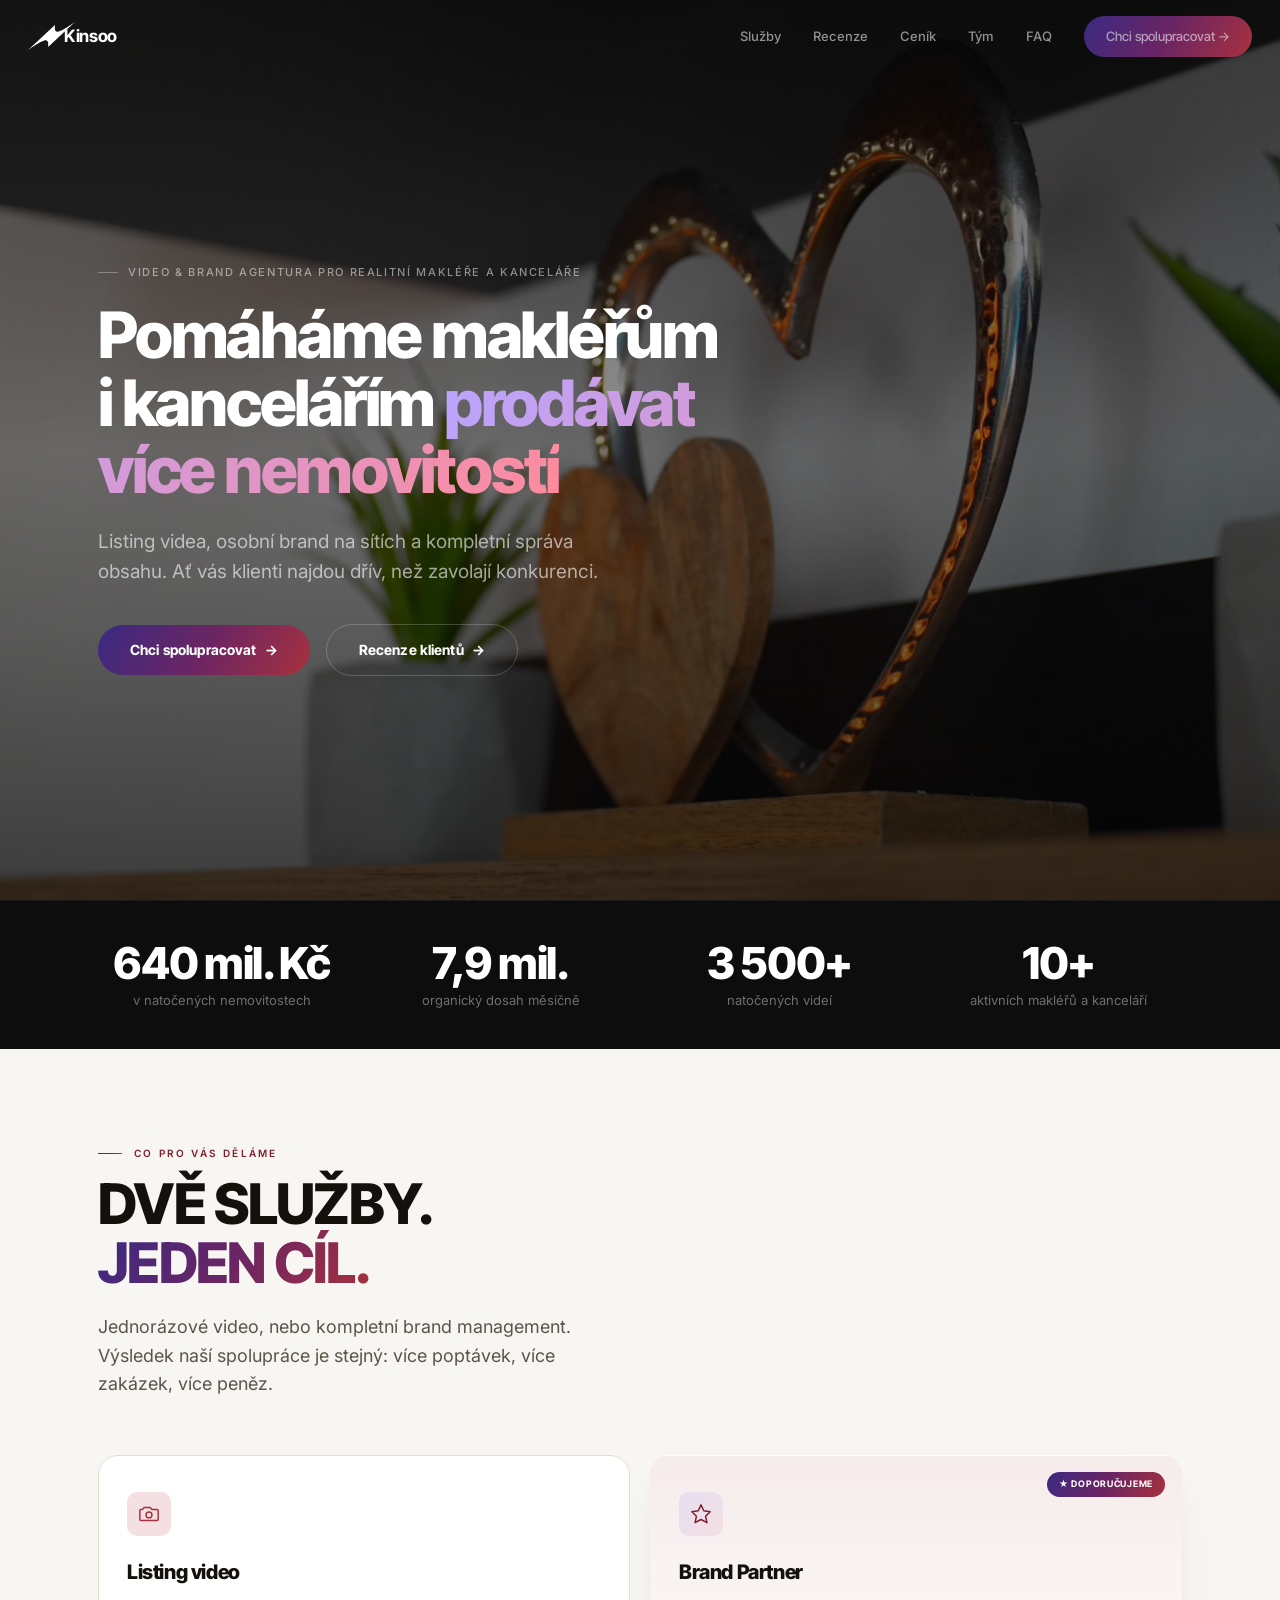
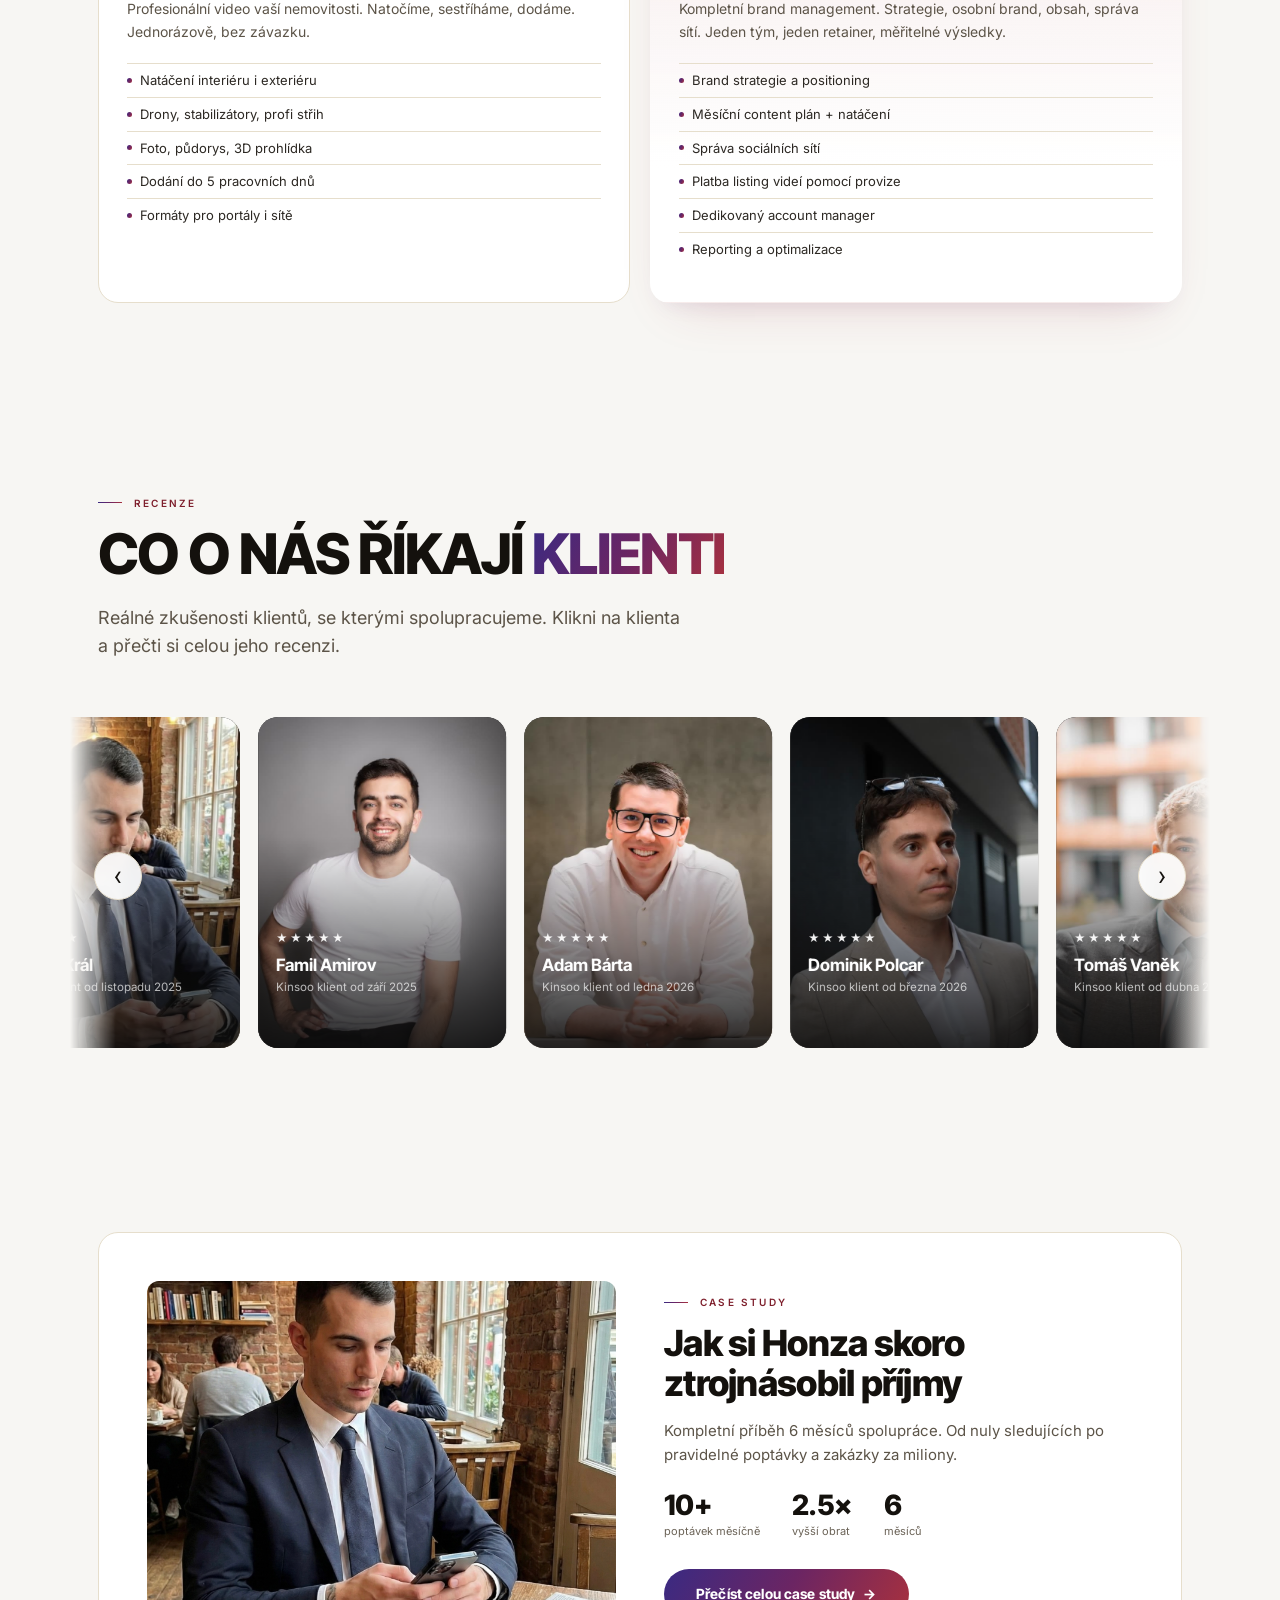
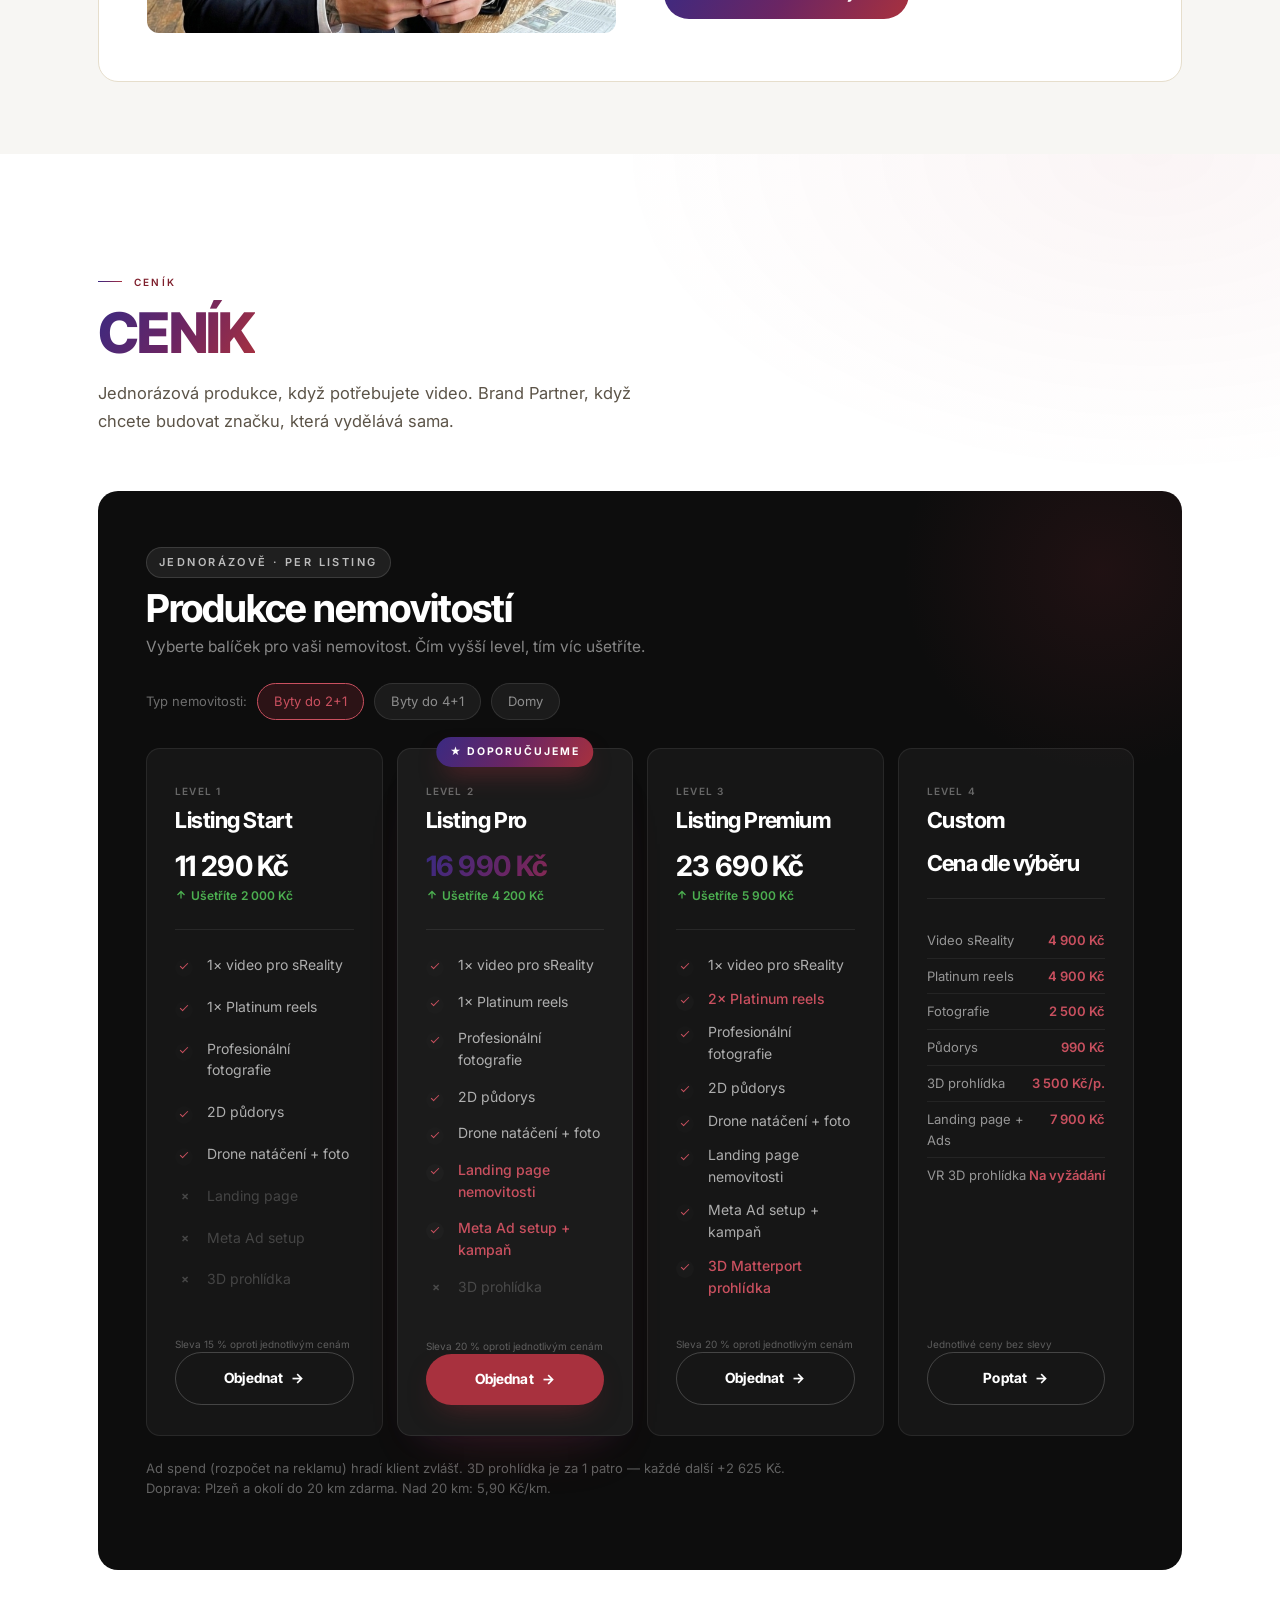
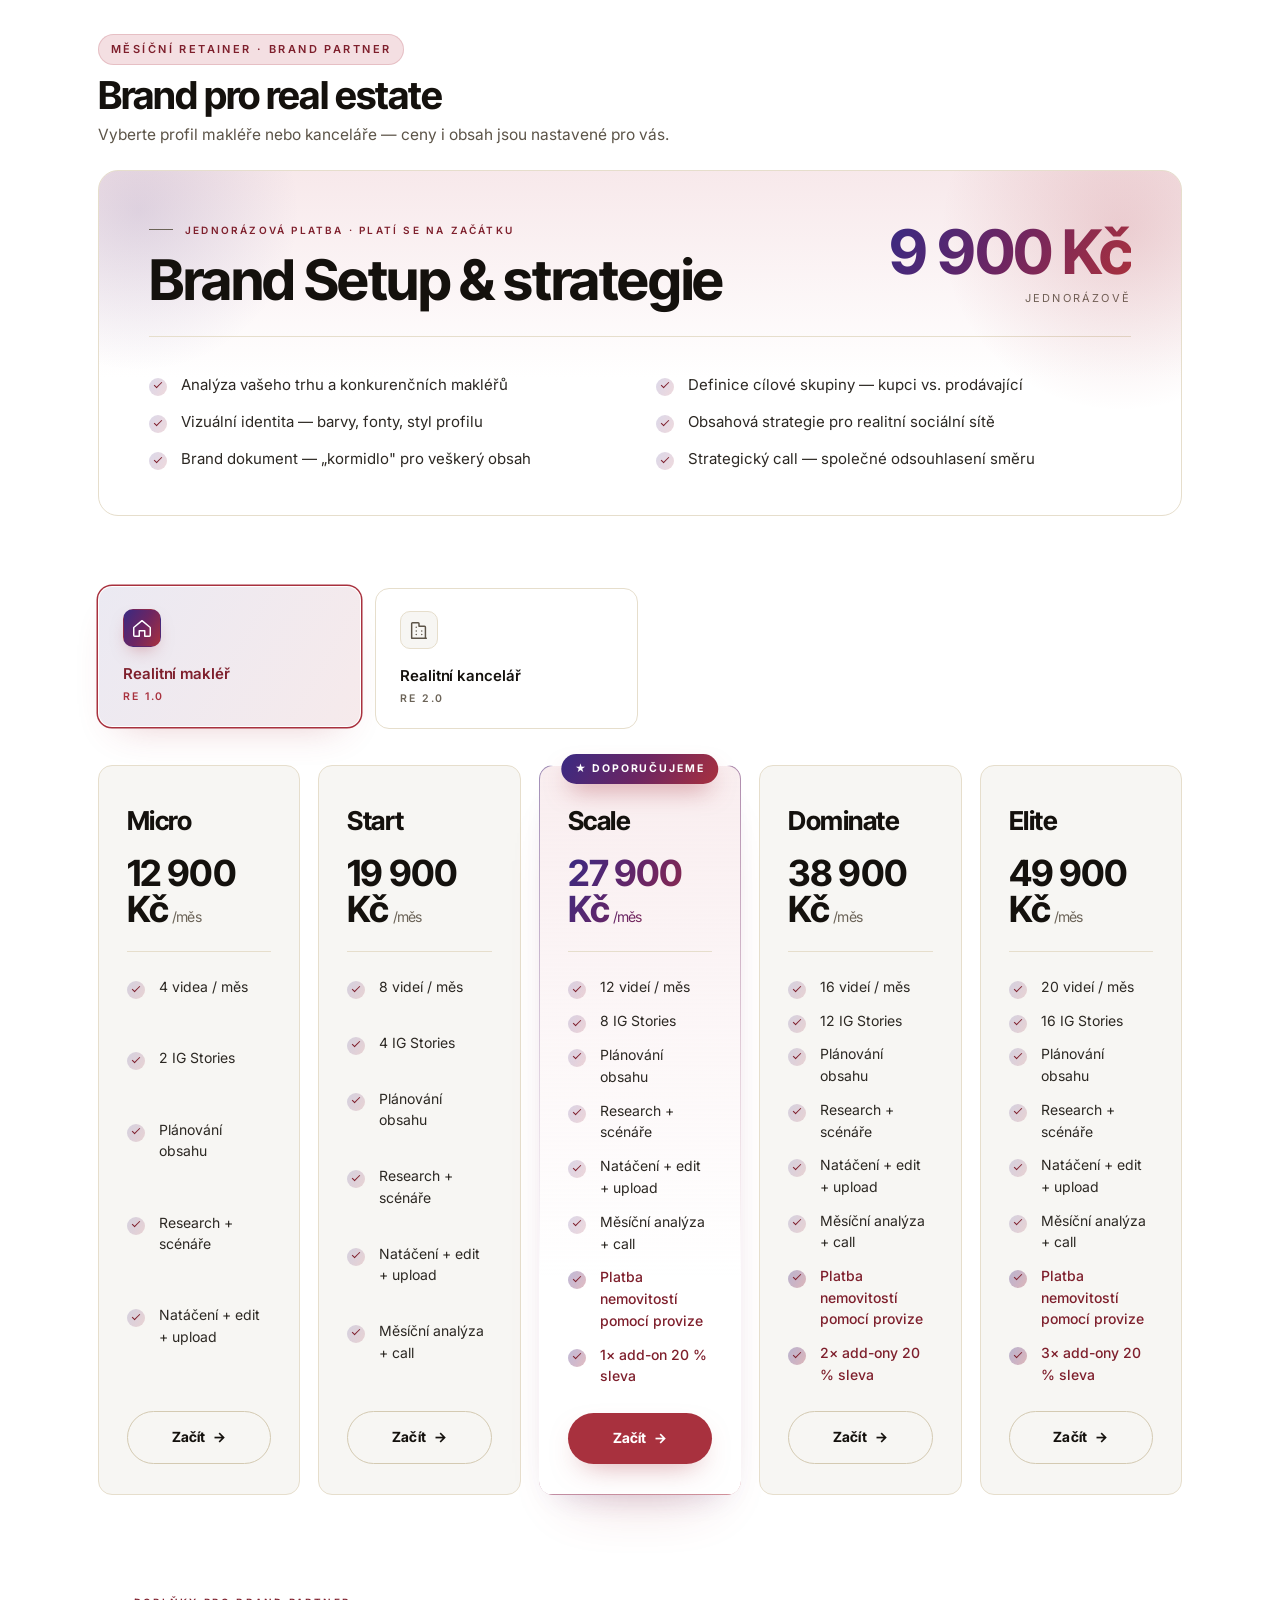
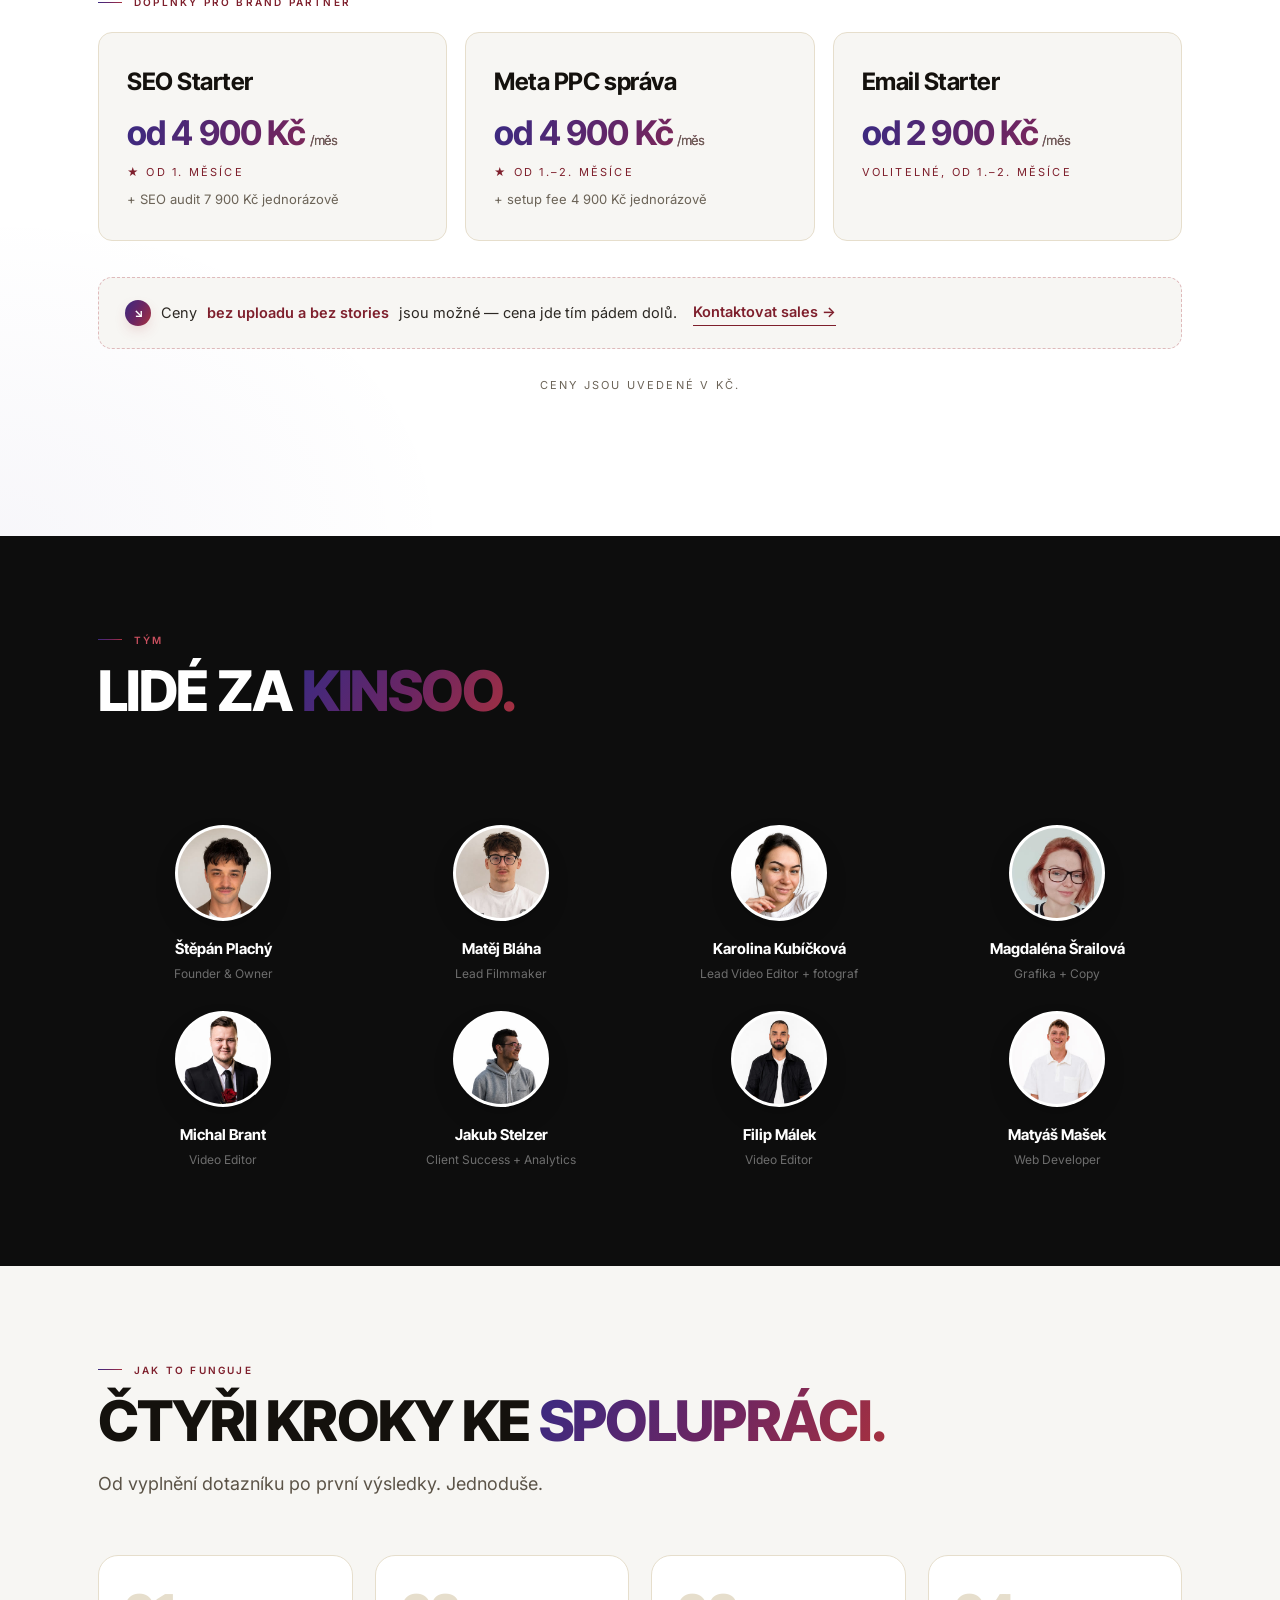
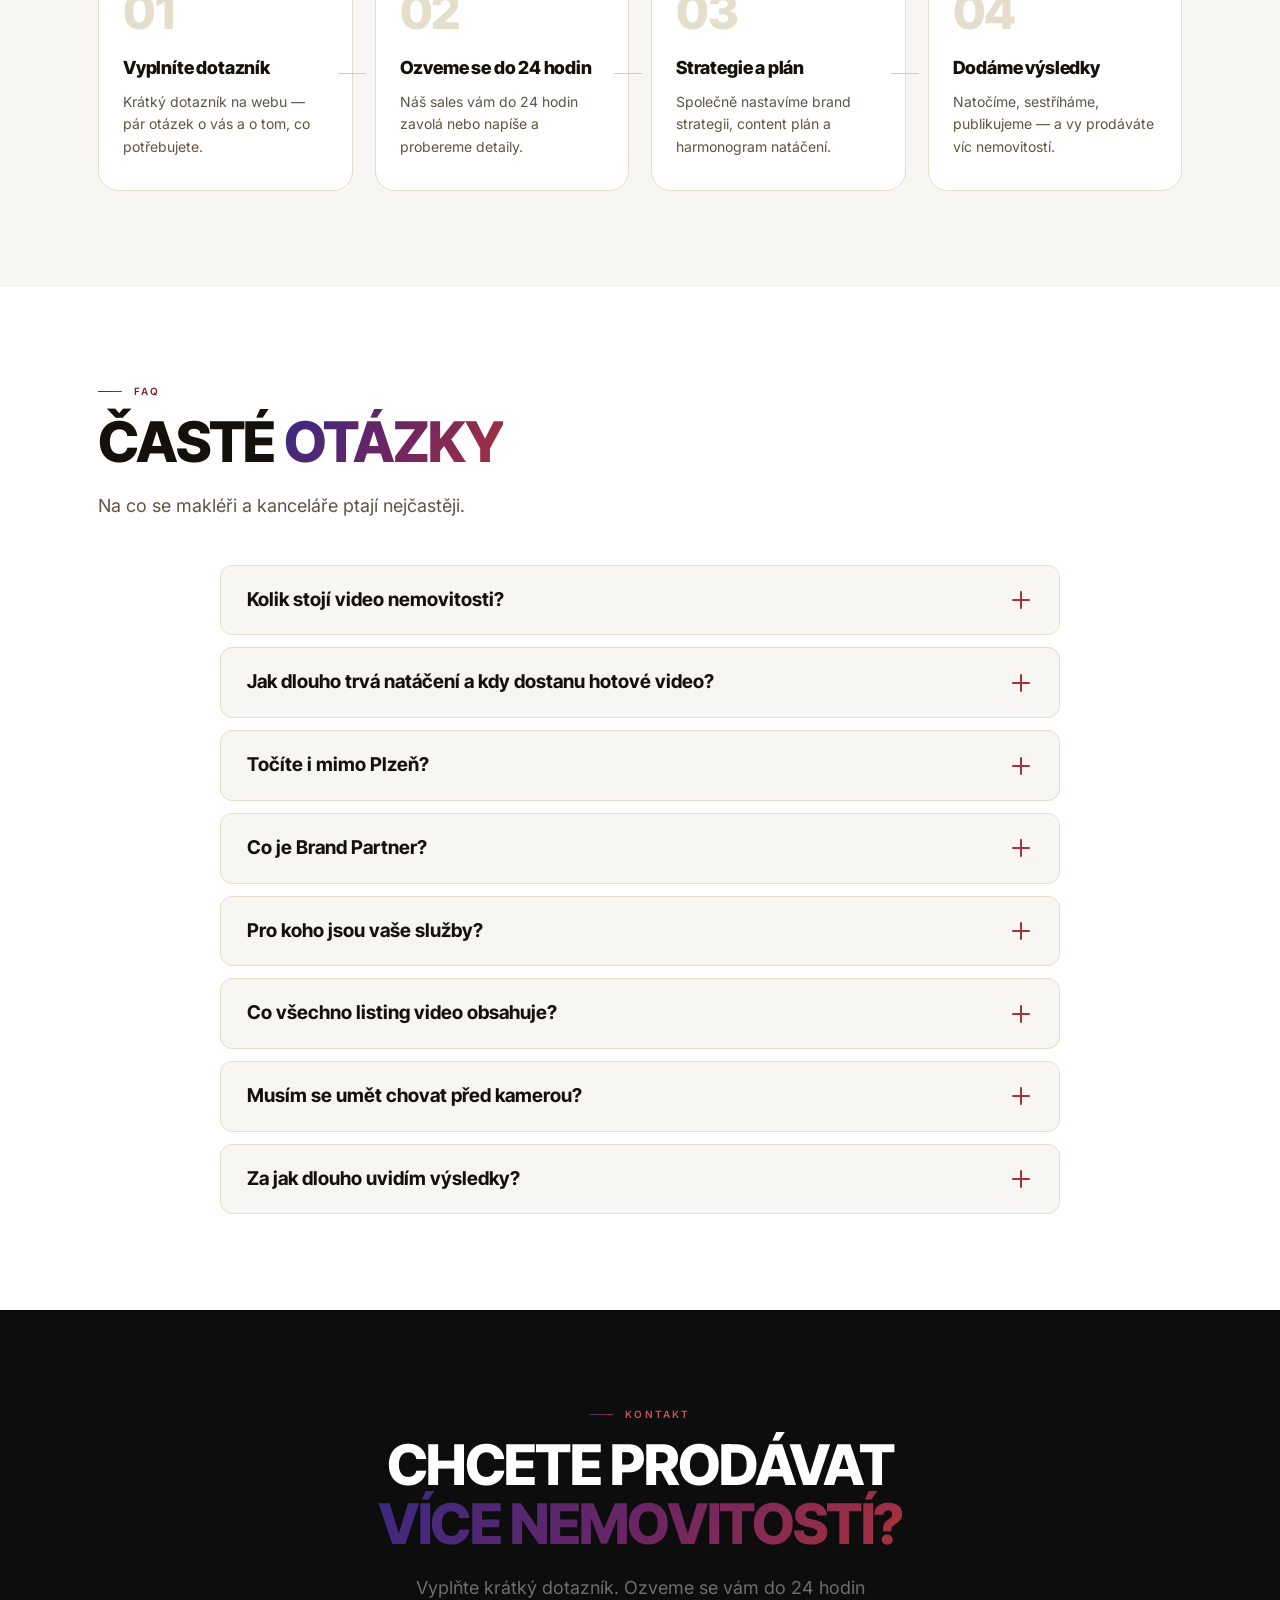
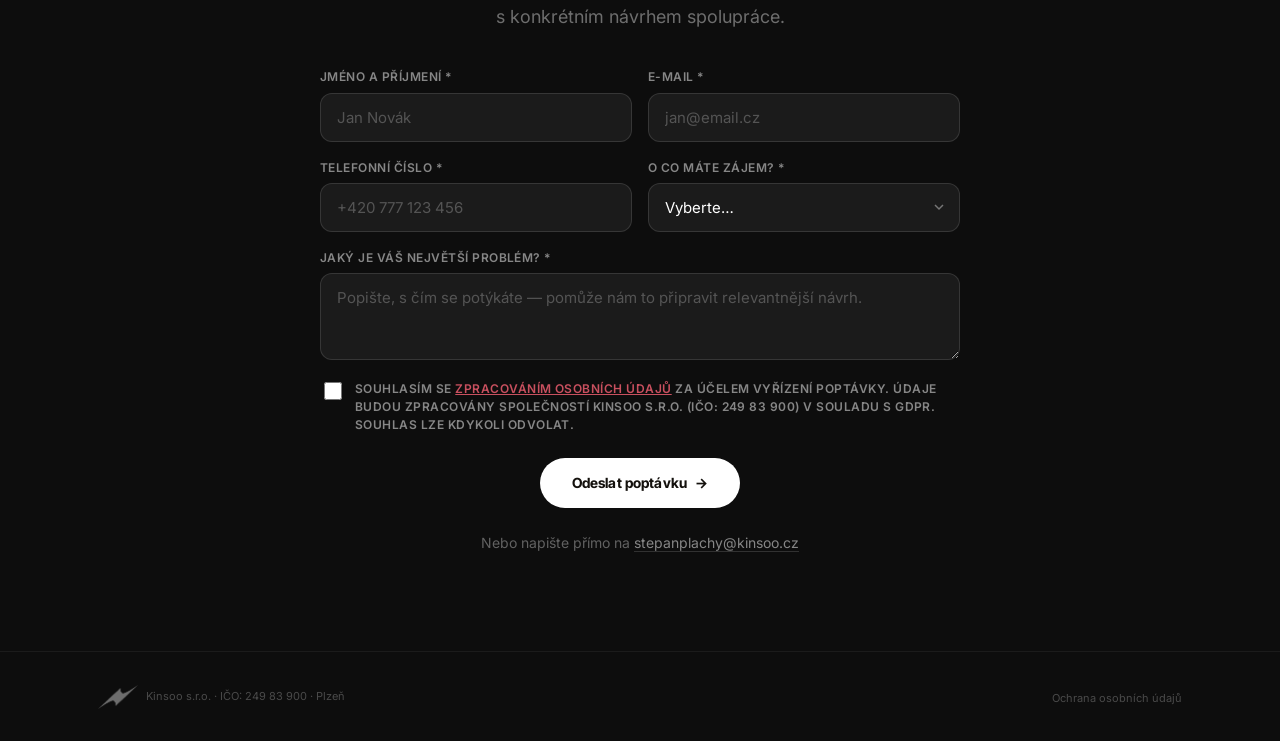
==== commit 00a4a45b: "Matěj - posun níž (celá hlava viditelná); Filip - role jen Video Editor (TOFU v popisku)" ====
--- a/index.html
+++ b/index.html
@@ -1660,7 +1660,7 @@
         <div class="tm-tooltip">Střih TOFU a organického contentu pro sociální sítě.</div>
         <div class="tm-photo"><span class="tm-initials">FM</span><img src="assets/team/filip.jpg" alt="Filip Málek" onerror="this.remove()" /></div>
         <div class="tm-name">Filip Málek</div>
-        <div class="tm-role">Video Editor — TOFU + organic content</div>
+        <div class="tm-role">Video Editor</div>
       </div>
       <div class="tm reveal">
         <div class="tm-tooltip">Tvorba a správa webových stránek — design, kód a optimalizace pro maximální výkon.</div>
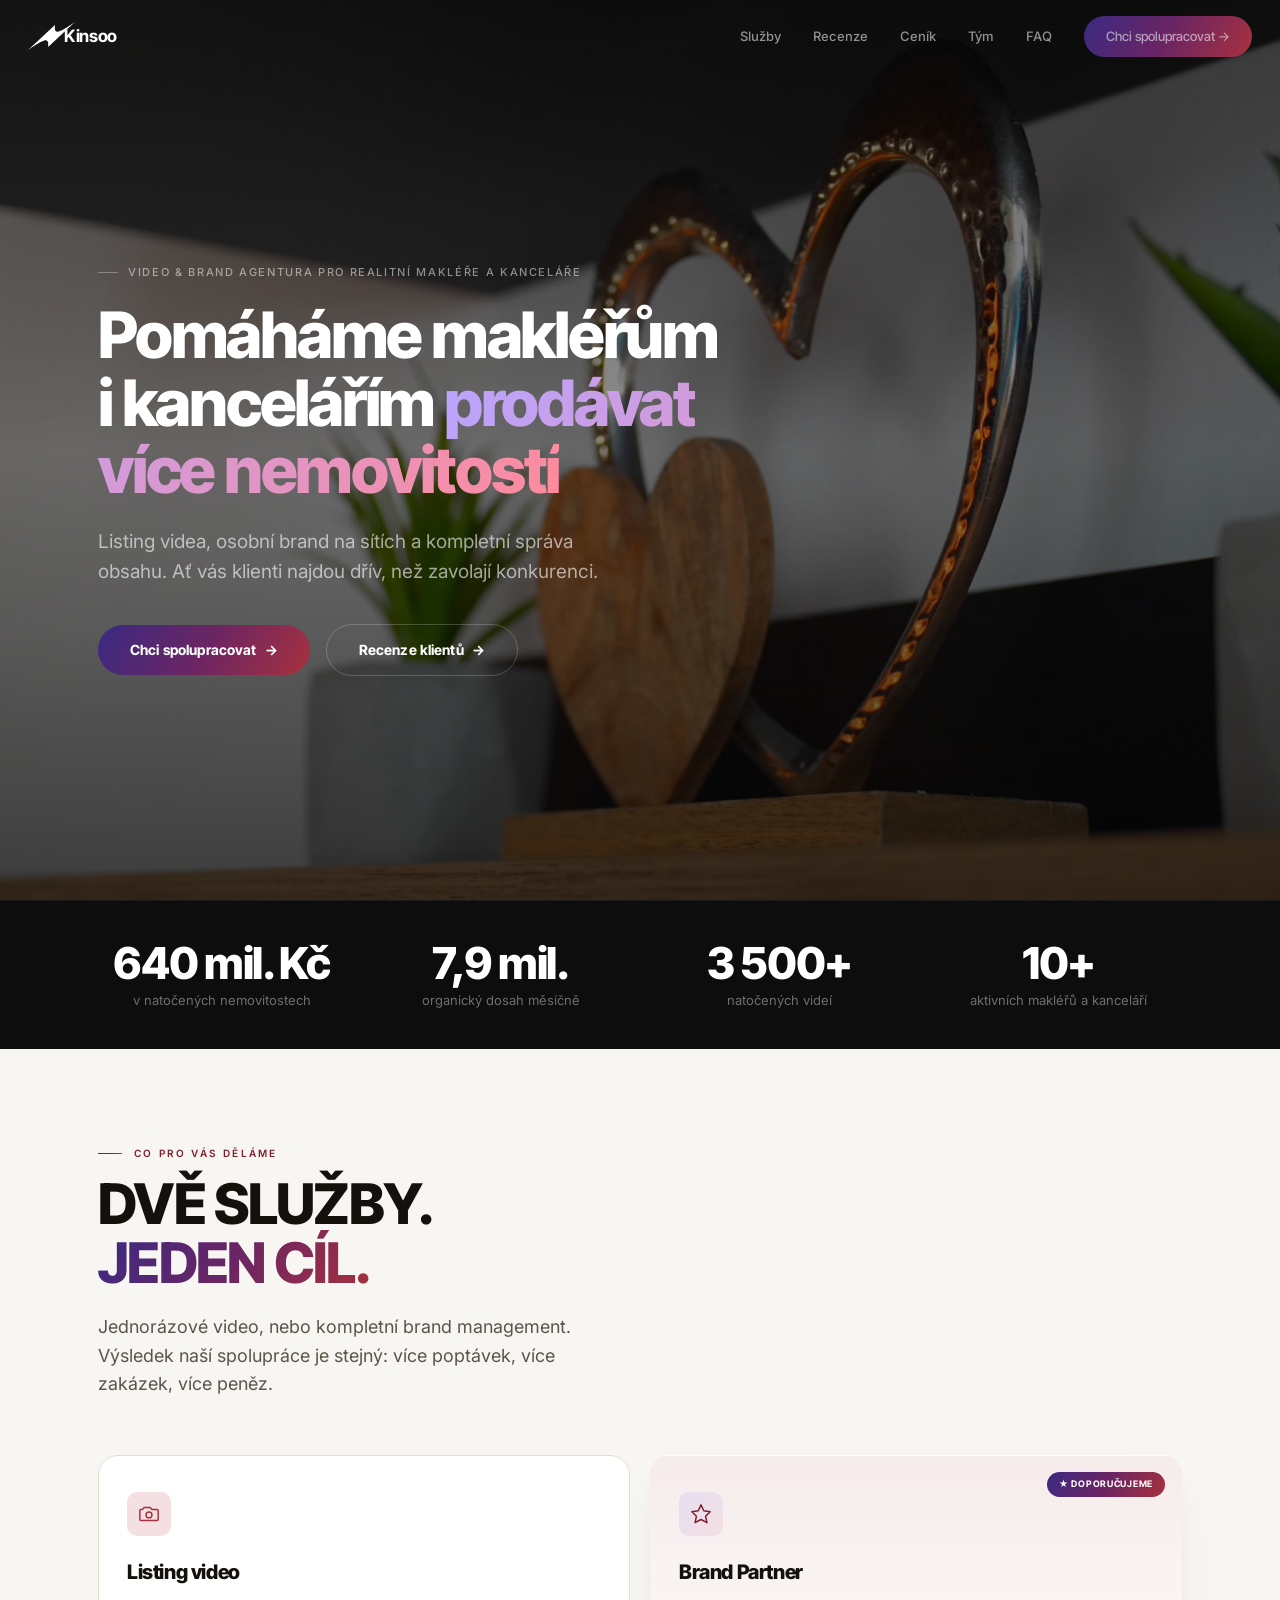
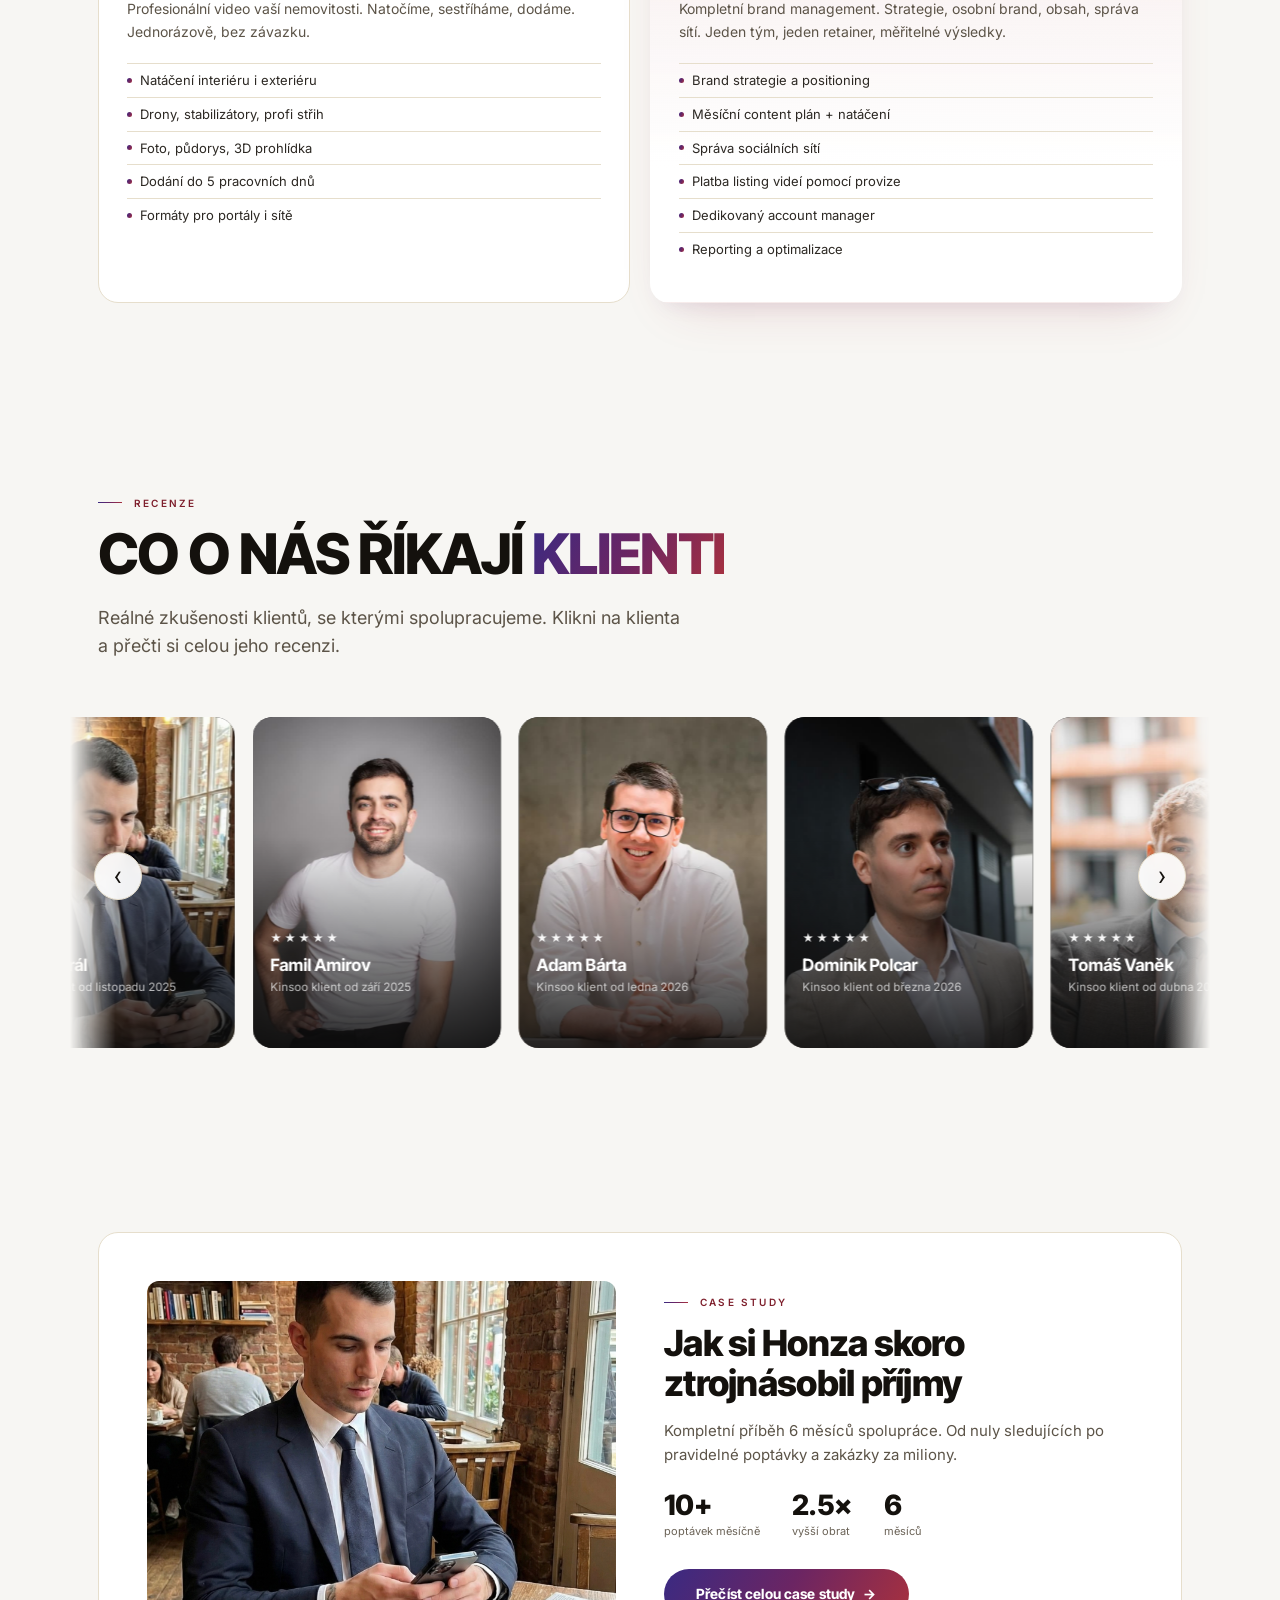
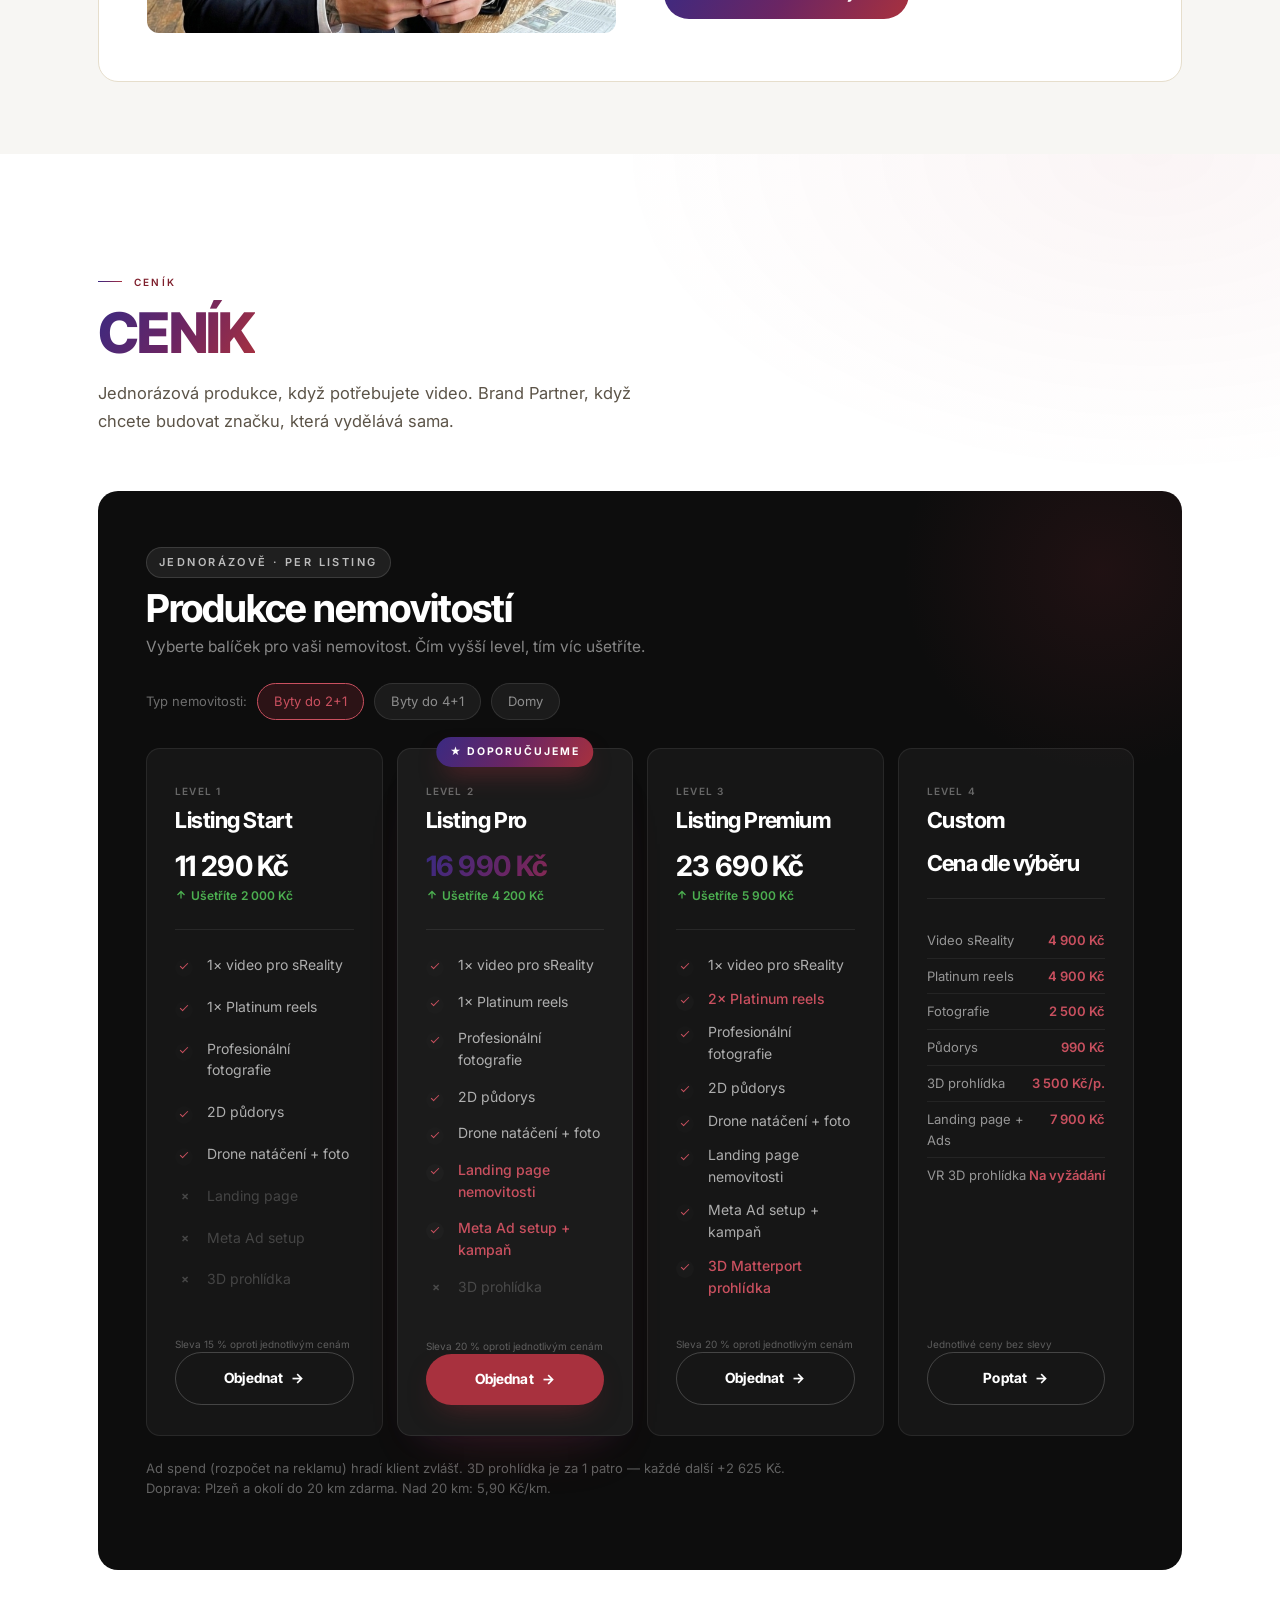
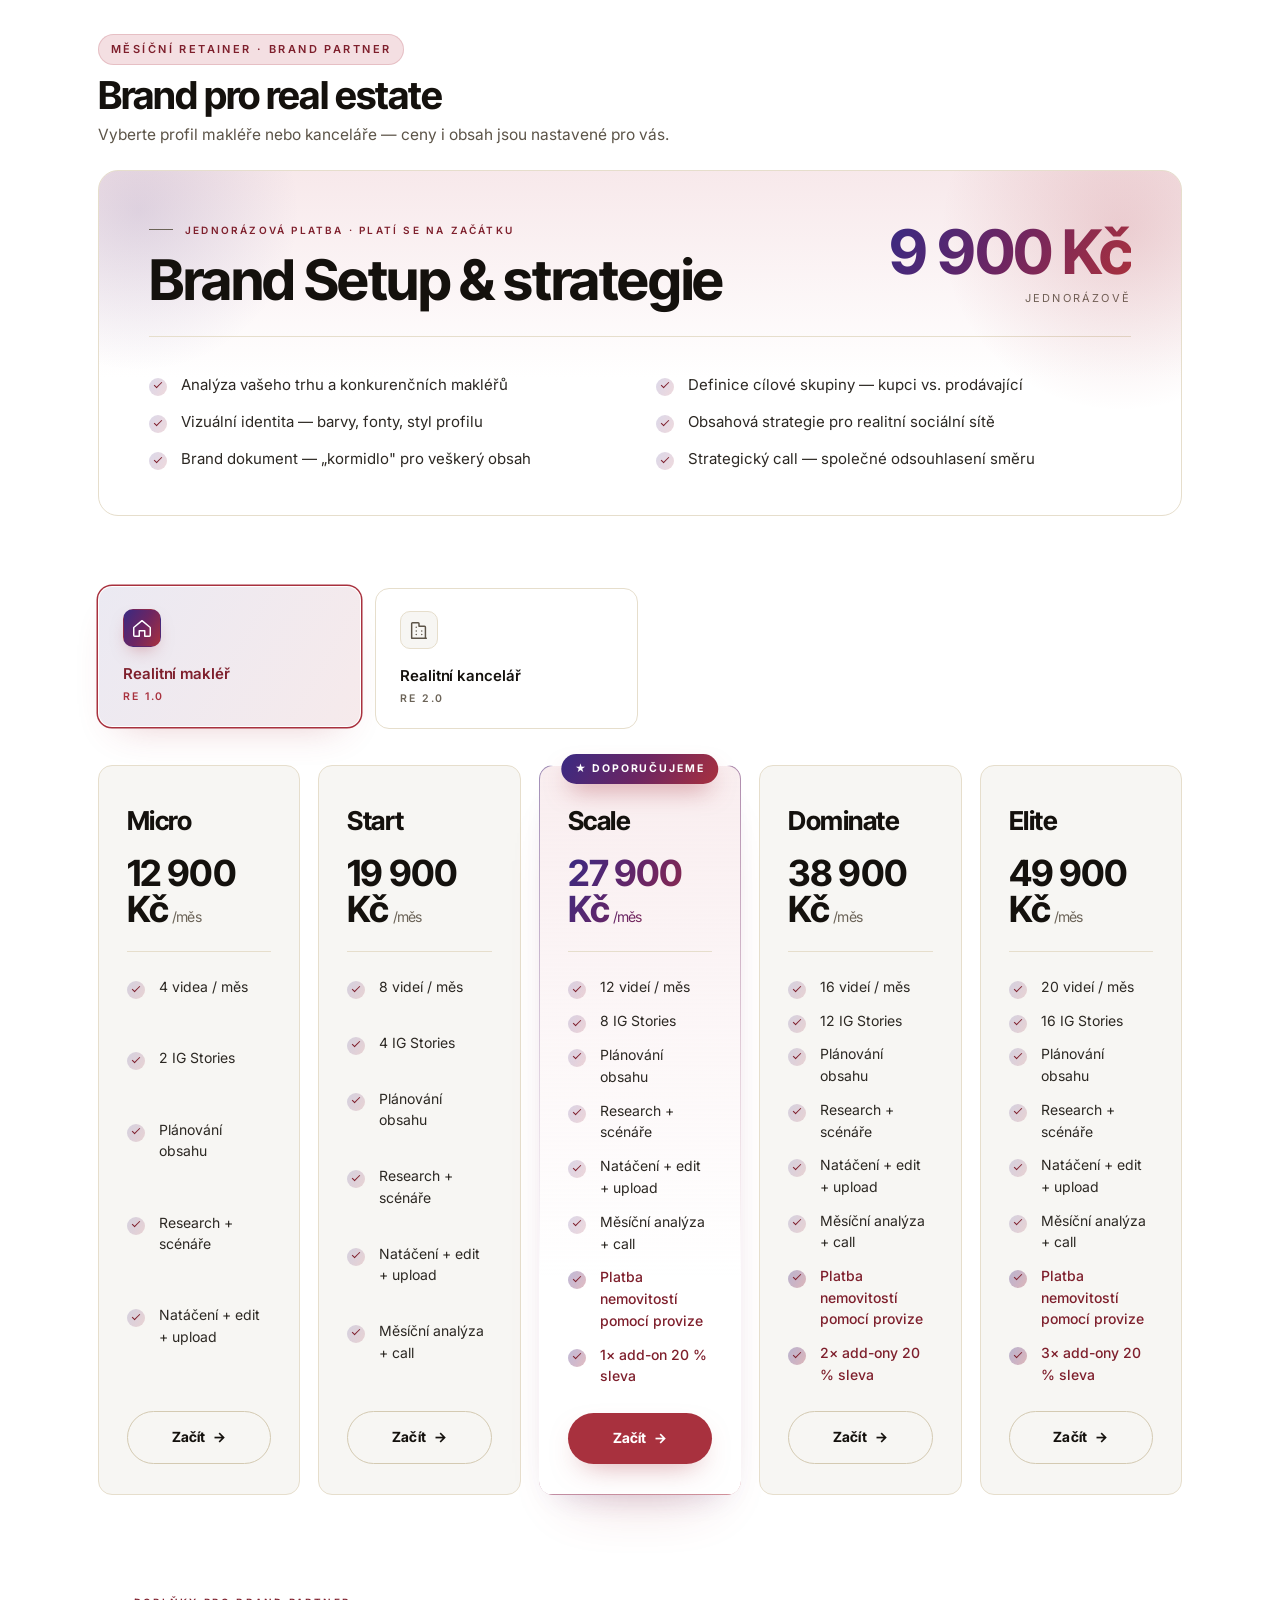
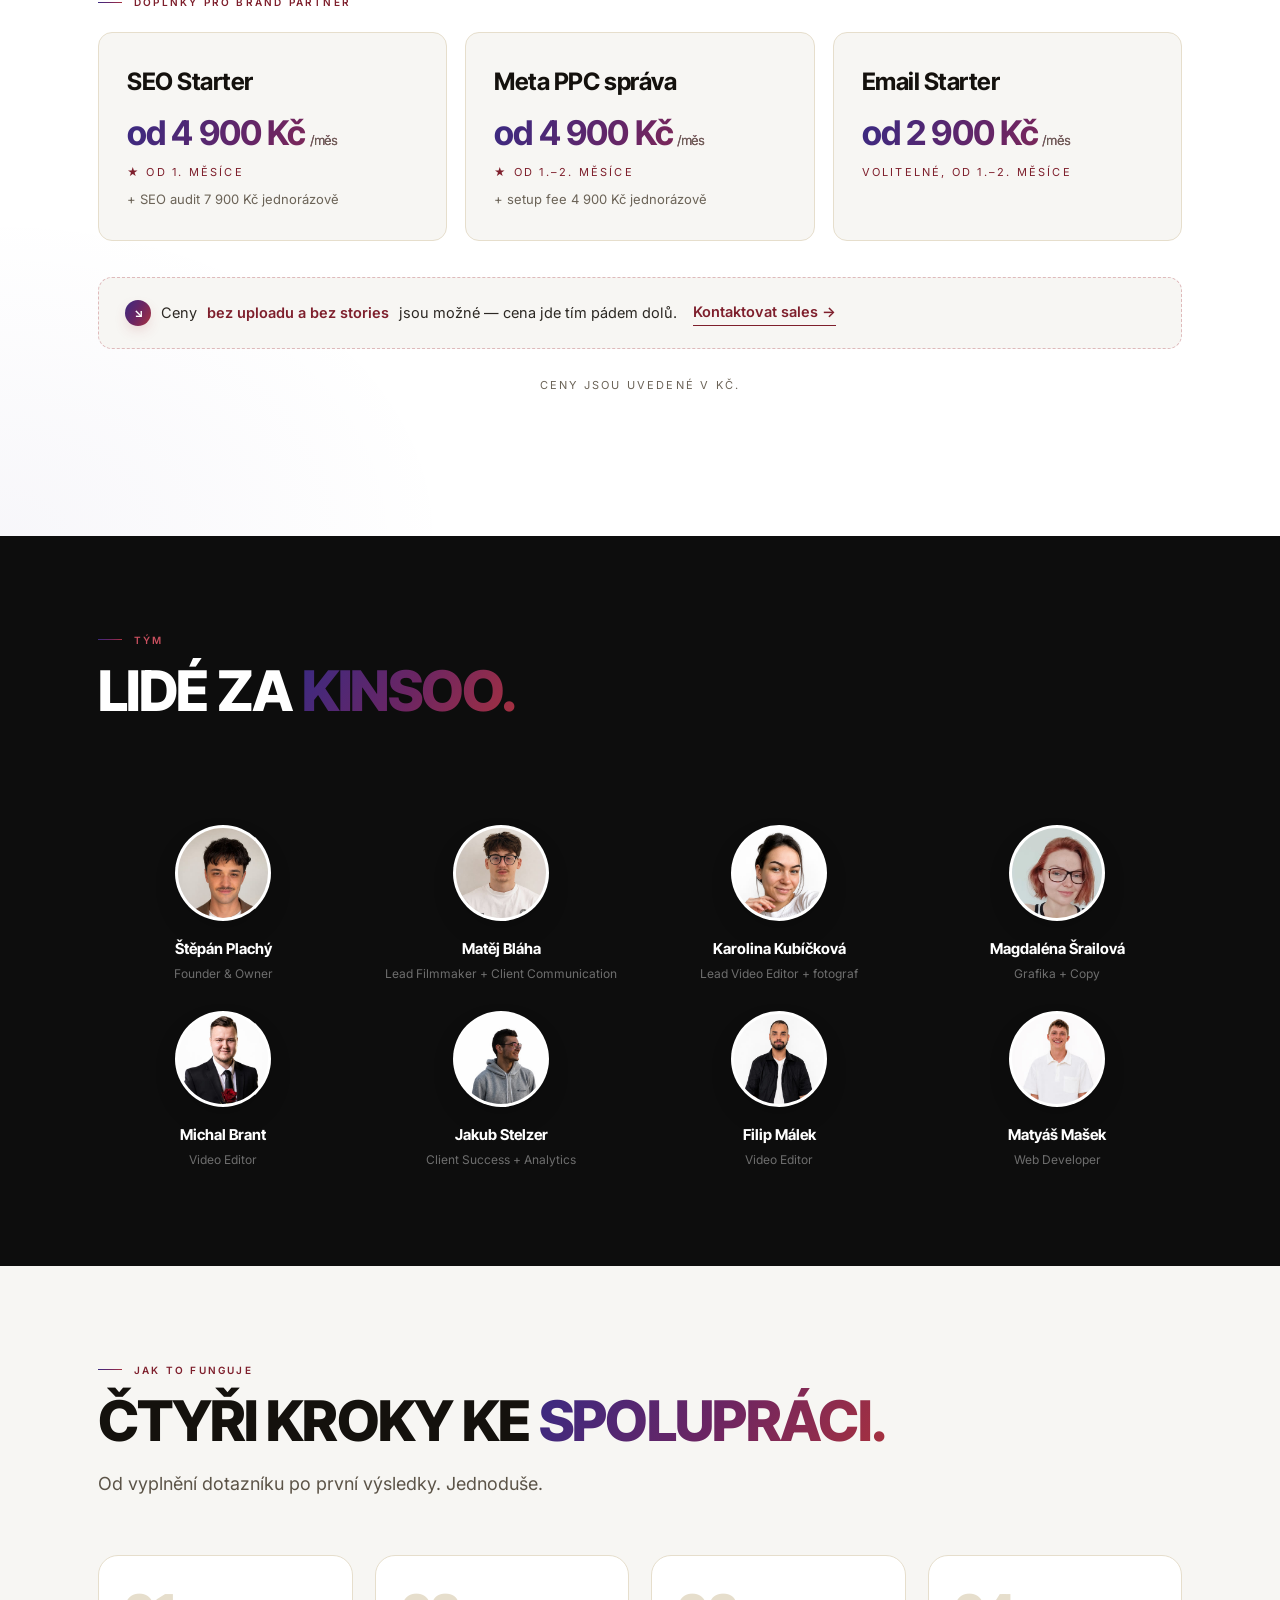
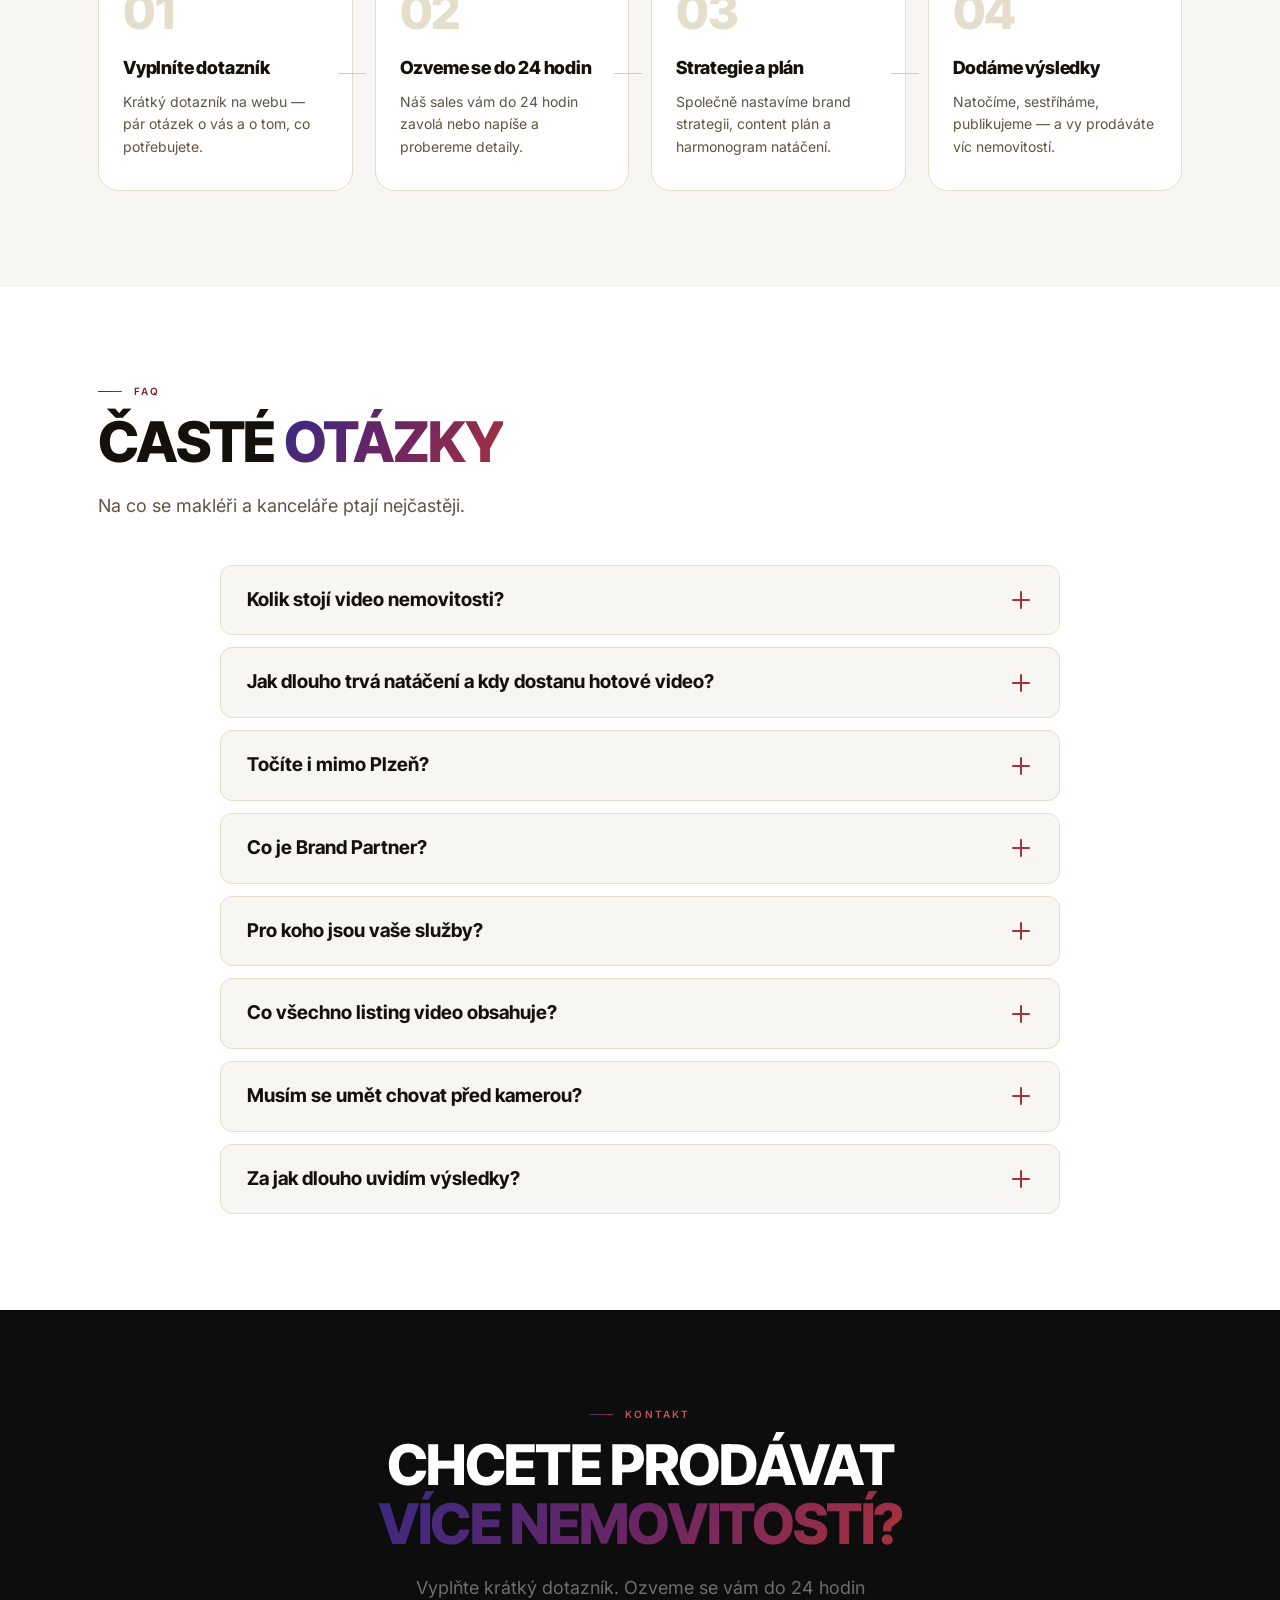
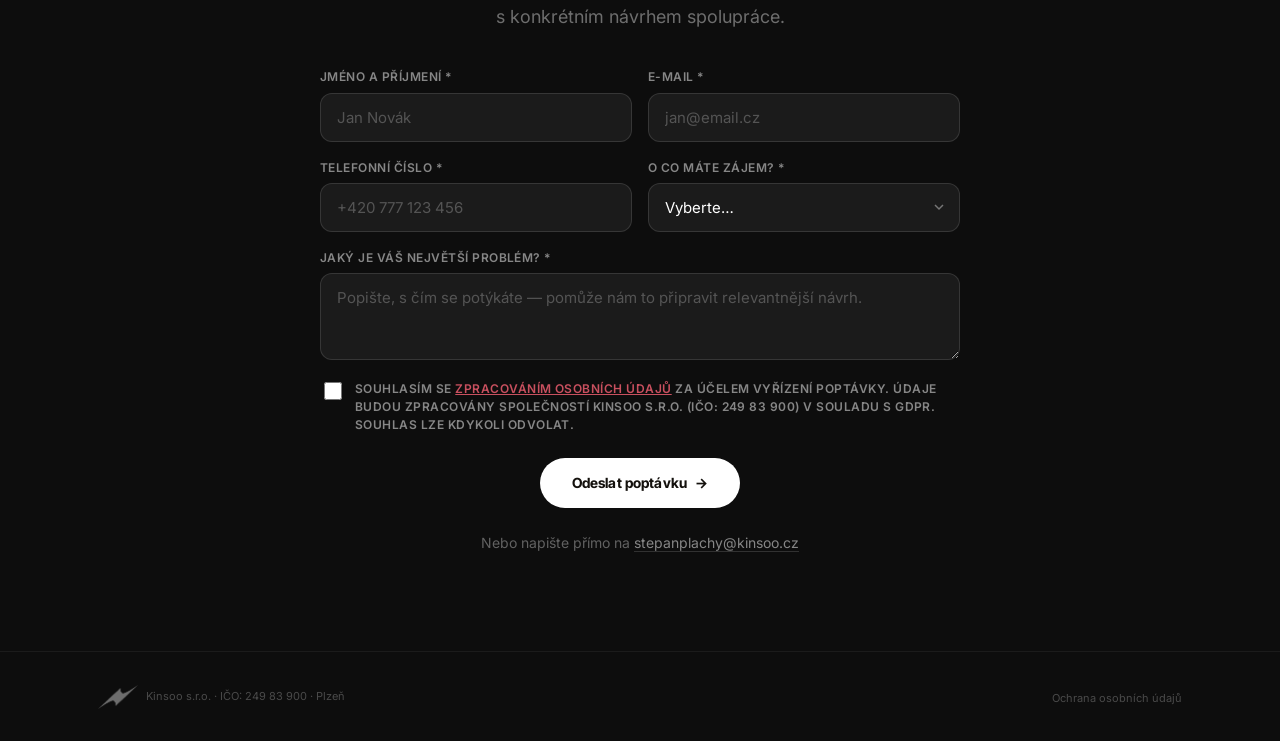
==== commit e0c16e5a: "Matěj - role + Client Communication" ====
--- a/index.html
+++ b/index.html
@@ -1630,7 +1630,7 @@
         <div class="tm-tooltip">Natáčení všech videí.</div>
         <div class="tm-photo"><span class="tm-initials">MB</span><img src="assets/team/matej.jpg" alt="Matěj Bláha" onerror="this.remove()" /></div>
         <div class="tm-name">Matěj Bláha</div>
-        <div class="tm-role">Lead Filmmaker</div>
+        <div class="tm-role">Lead Filmmaker + Client Communication</div>
       </div>
       <div class="tm reveal">
         <div class="tm-tooltip">Zodpovídá za kvalitu výstupů z Kinsoo.</div>
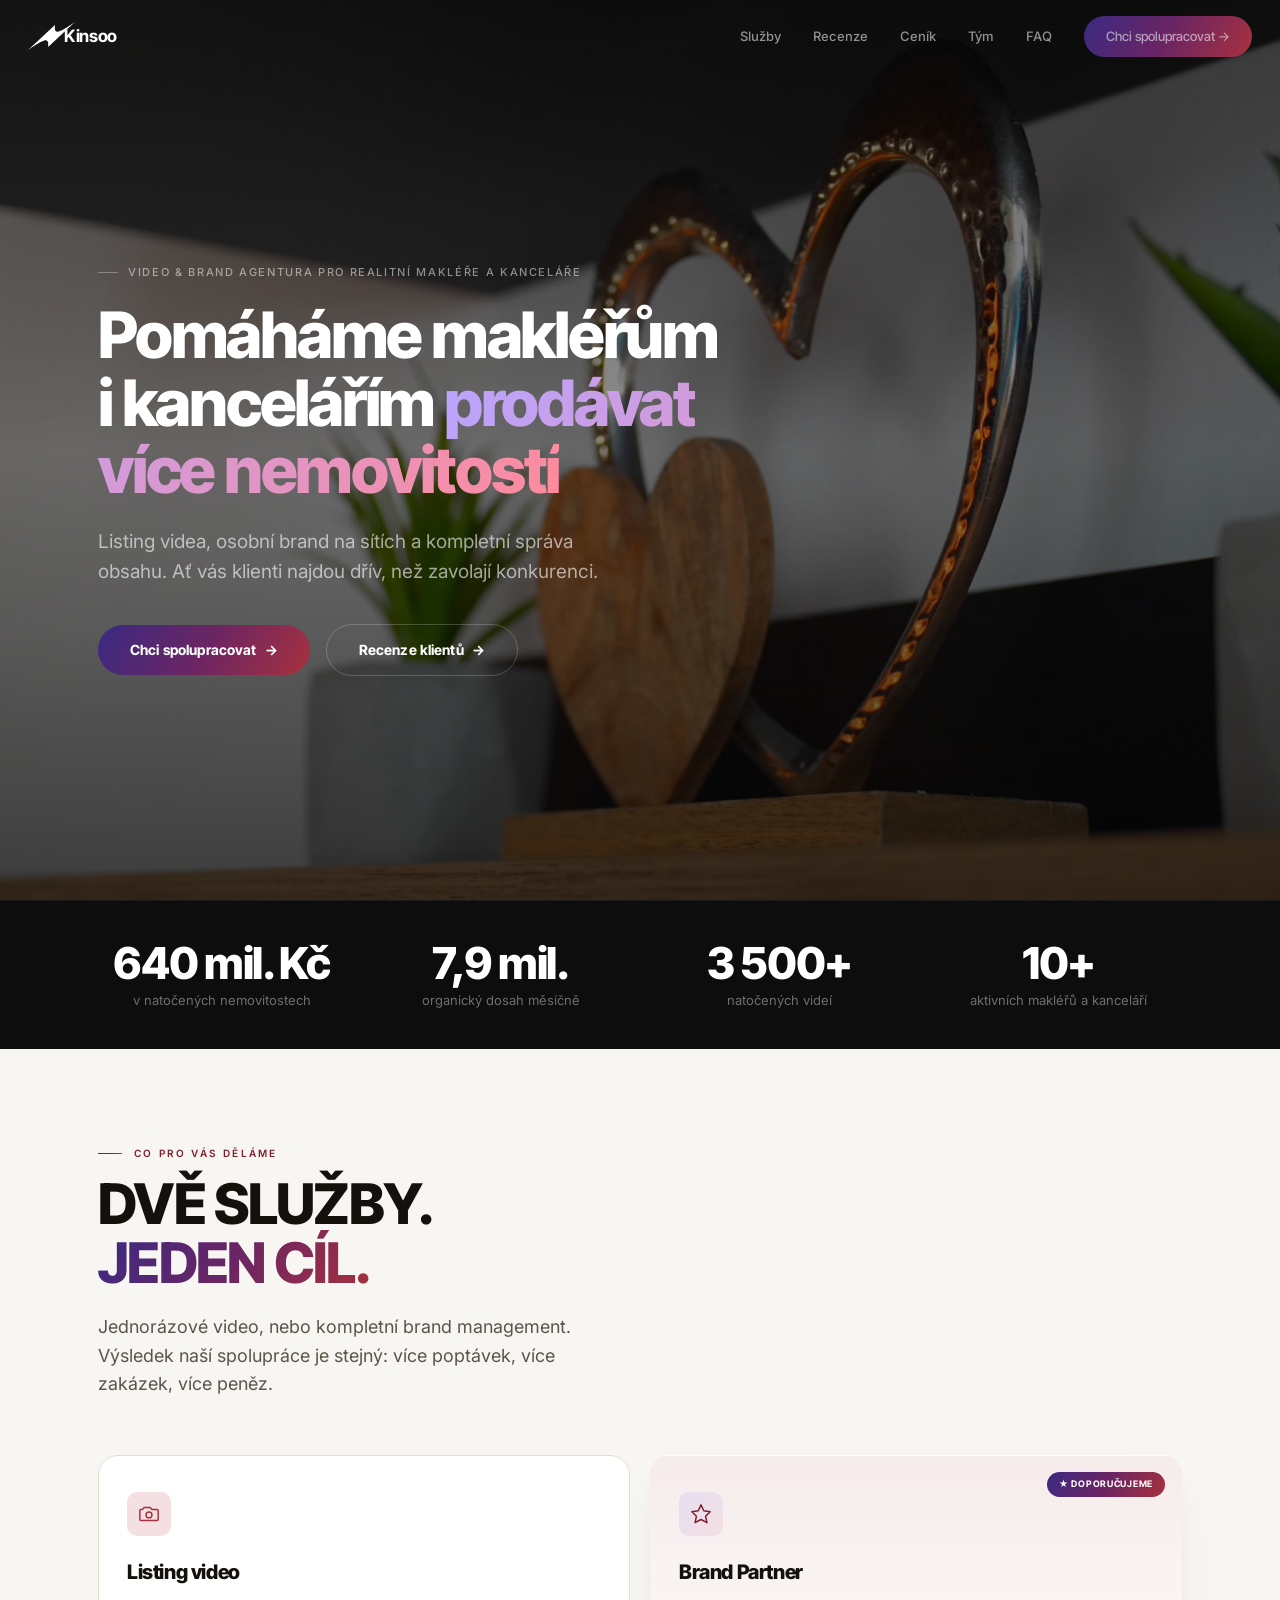
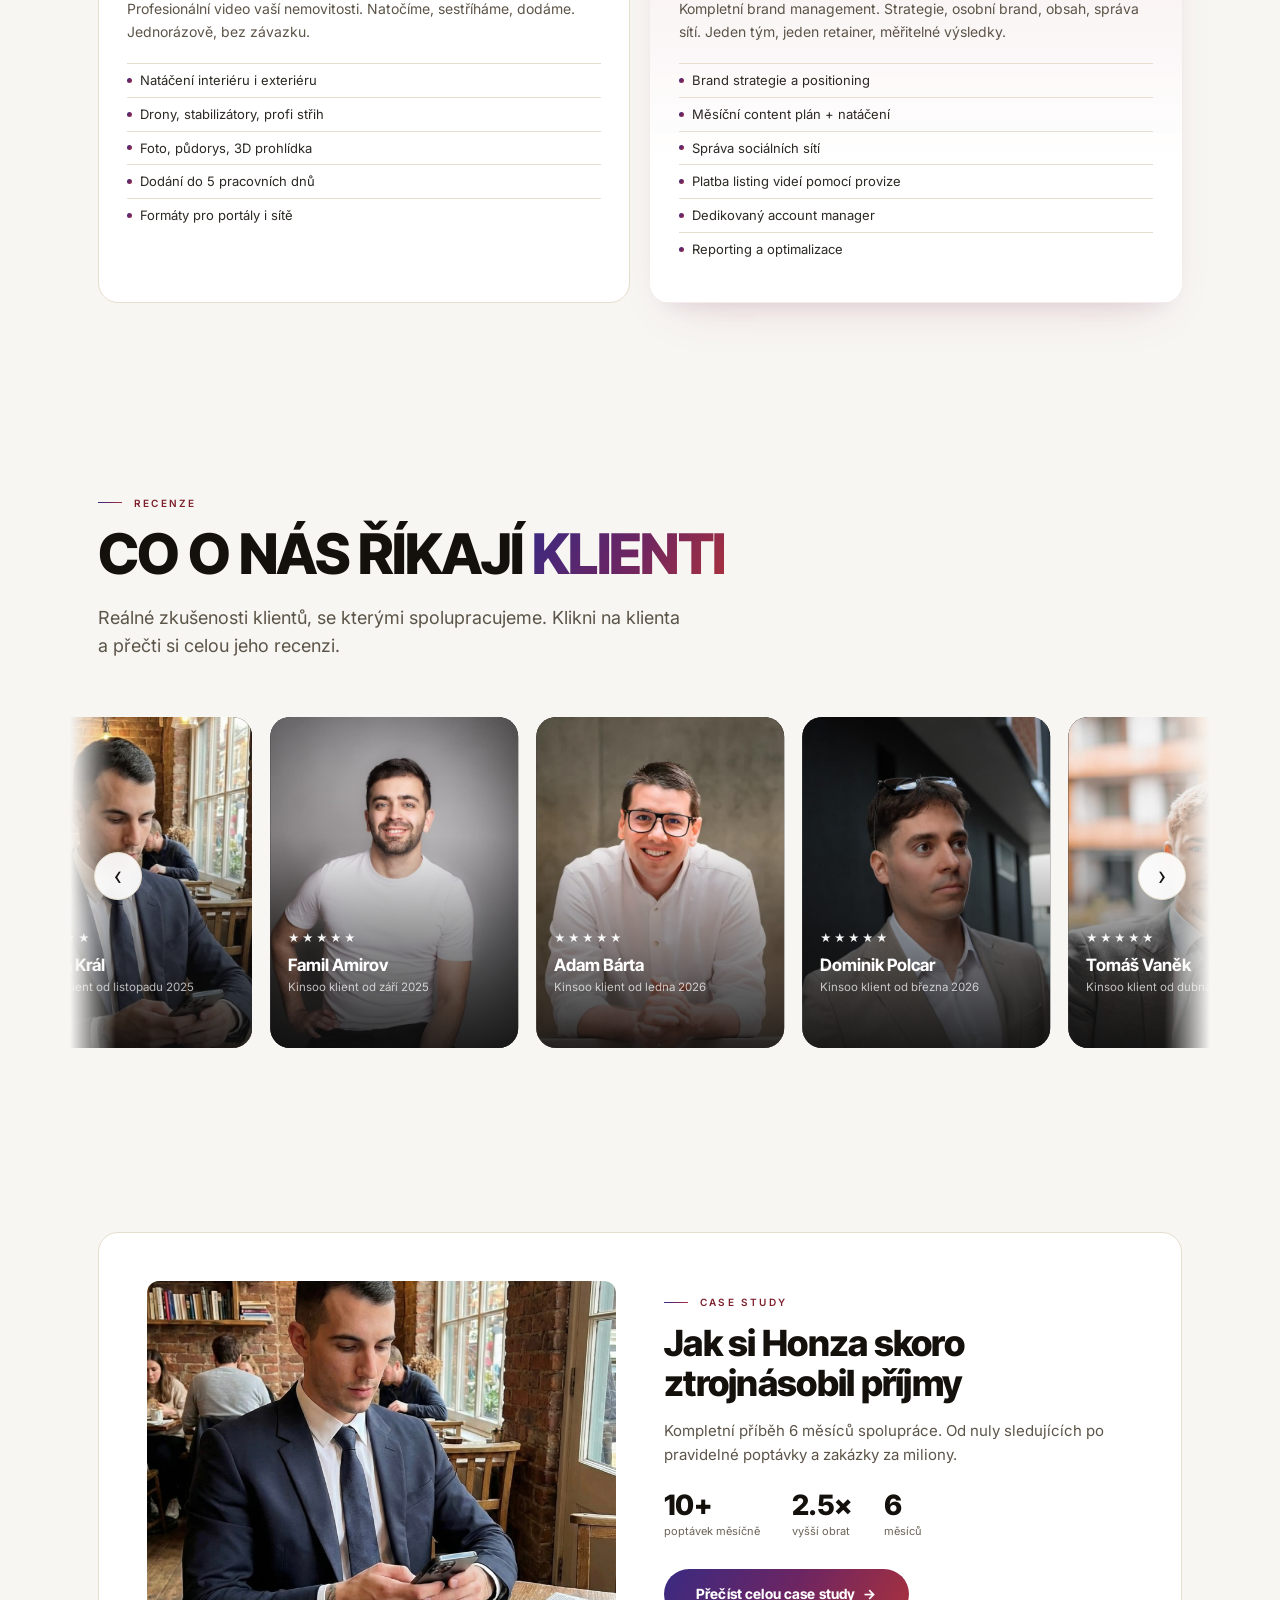
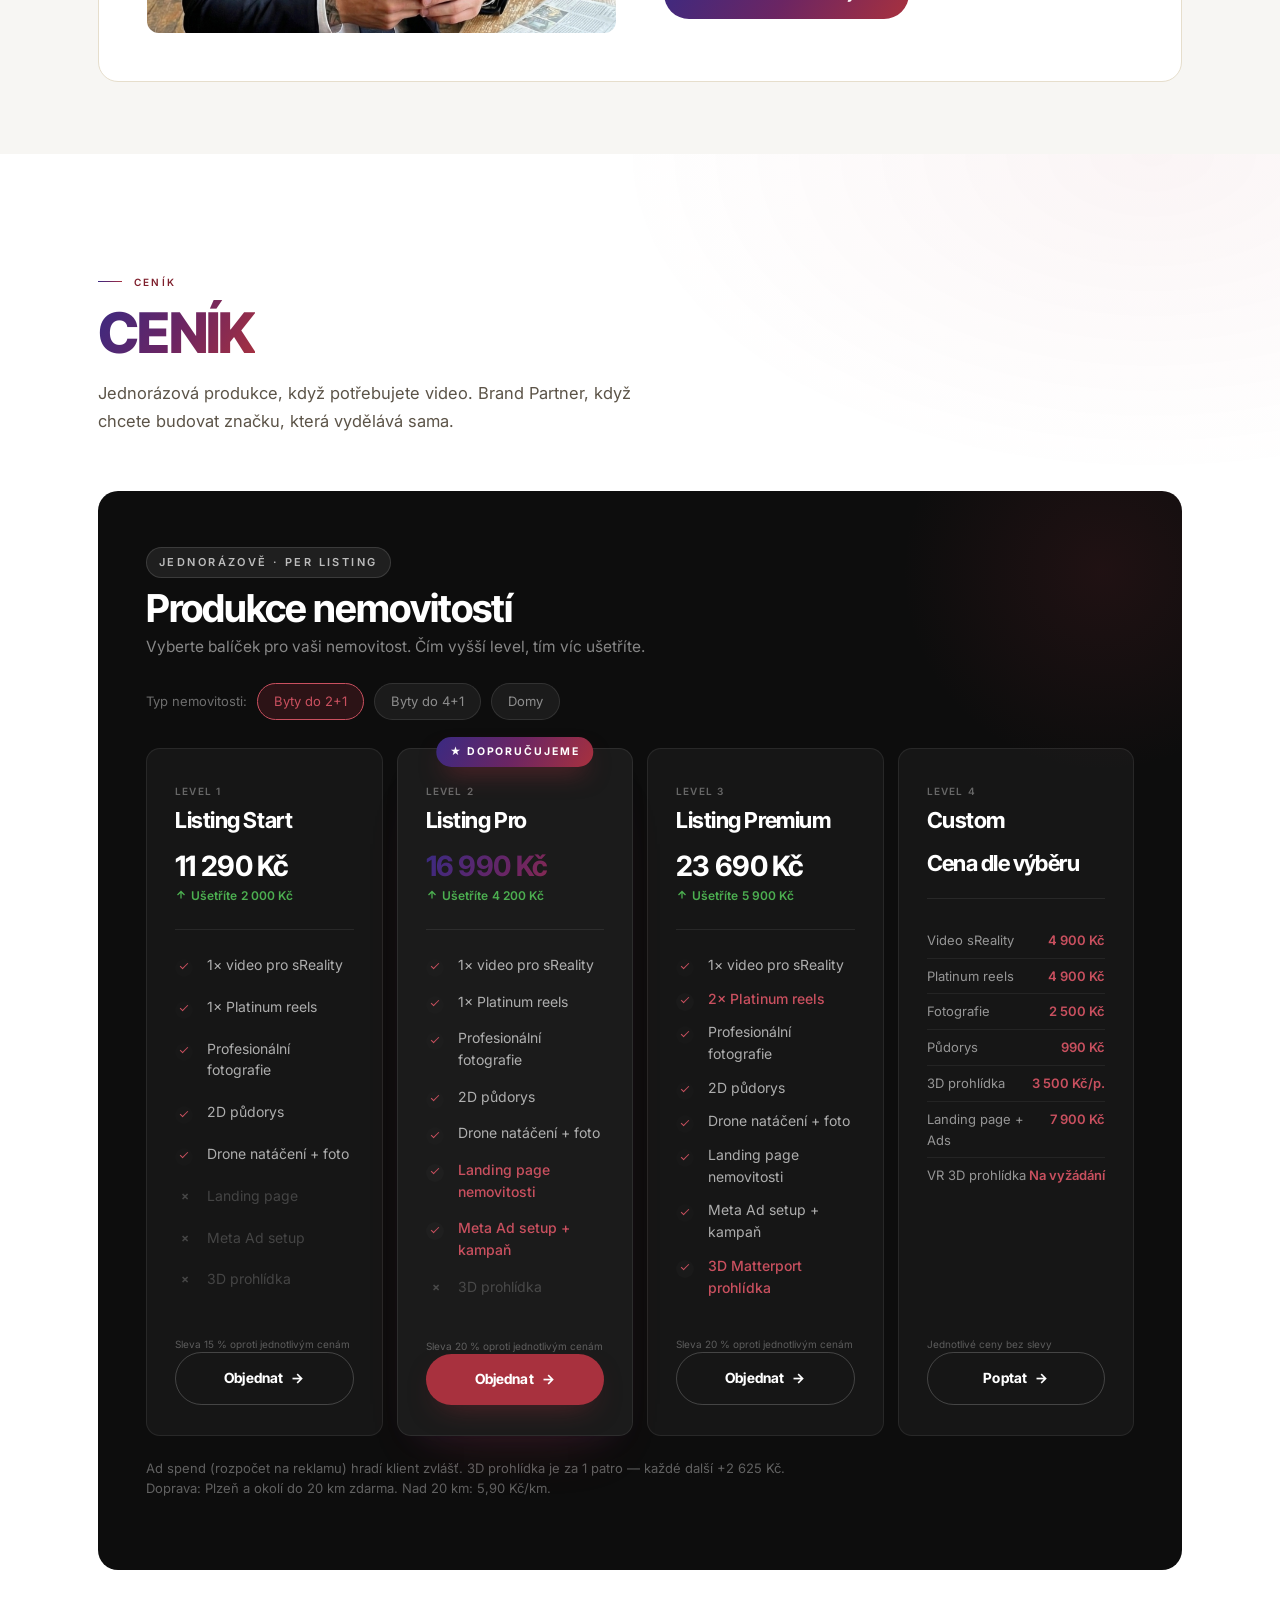
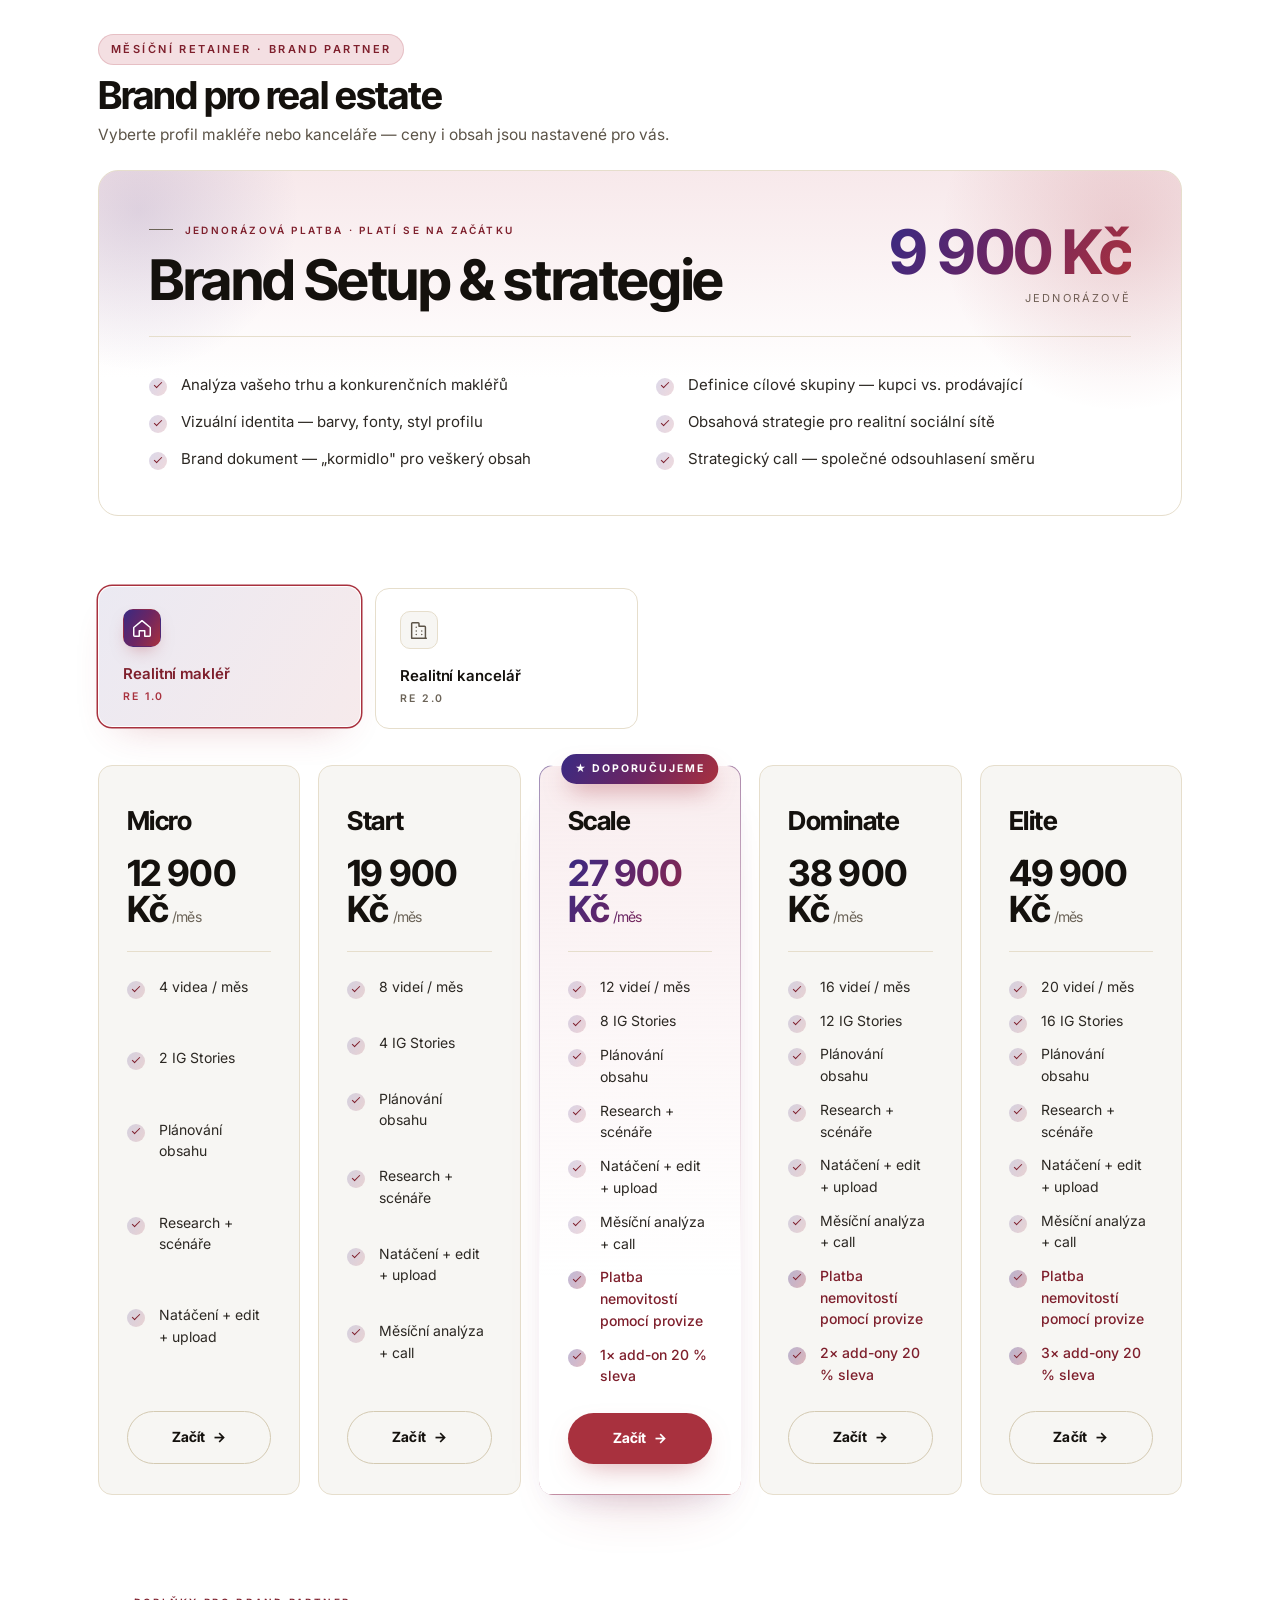
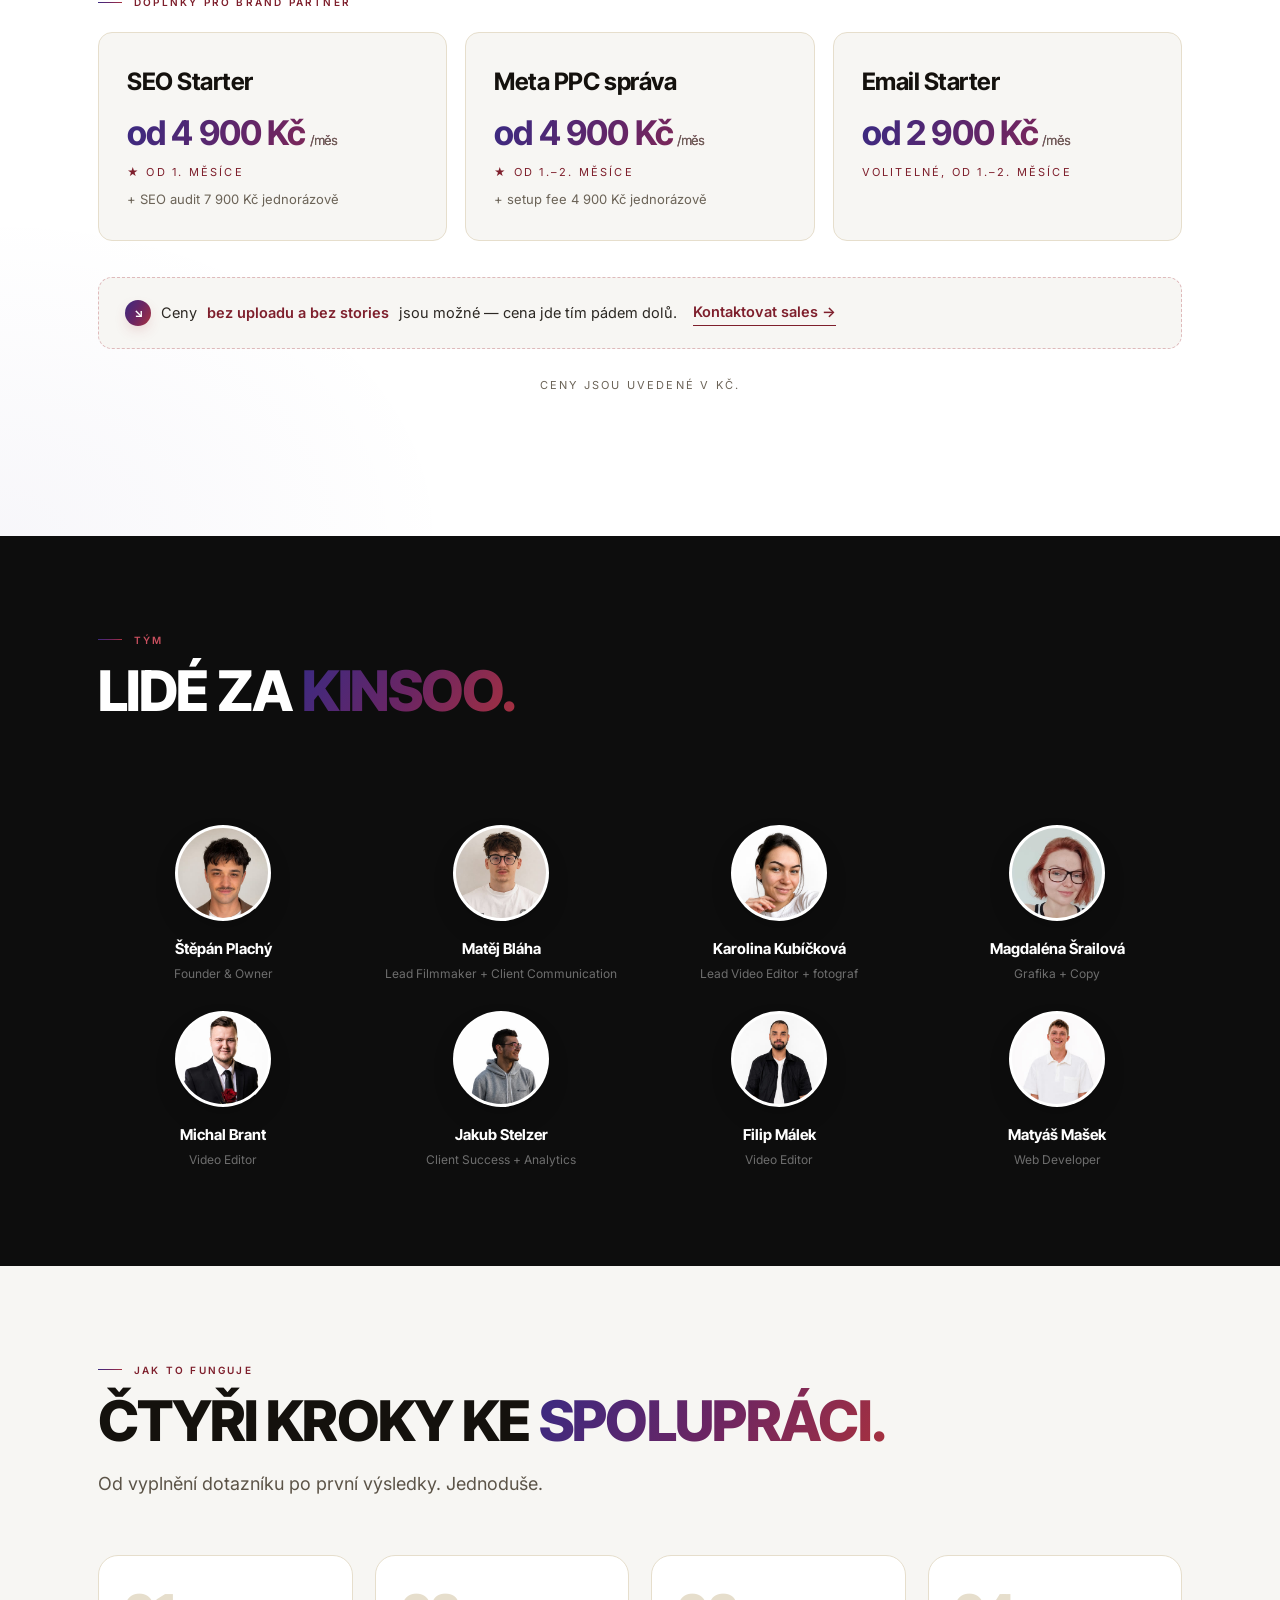
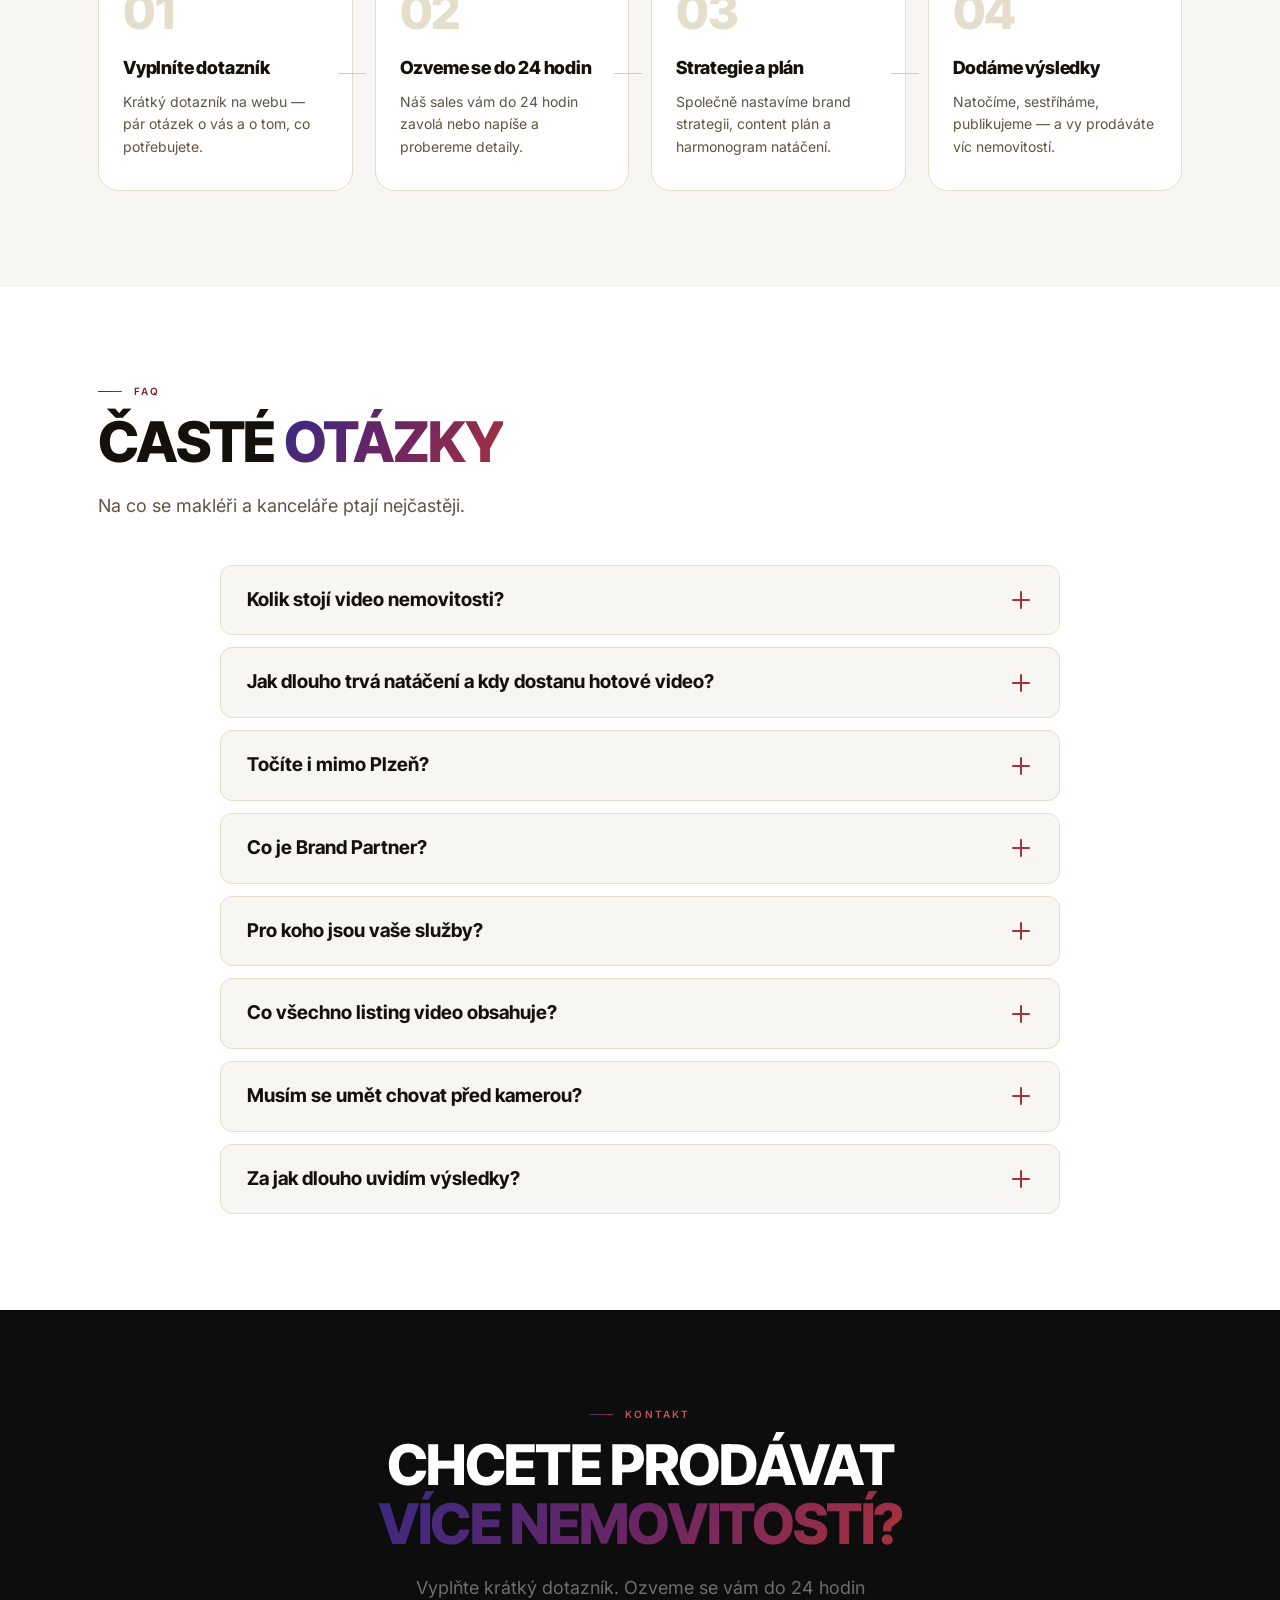
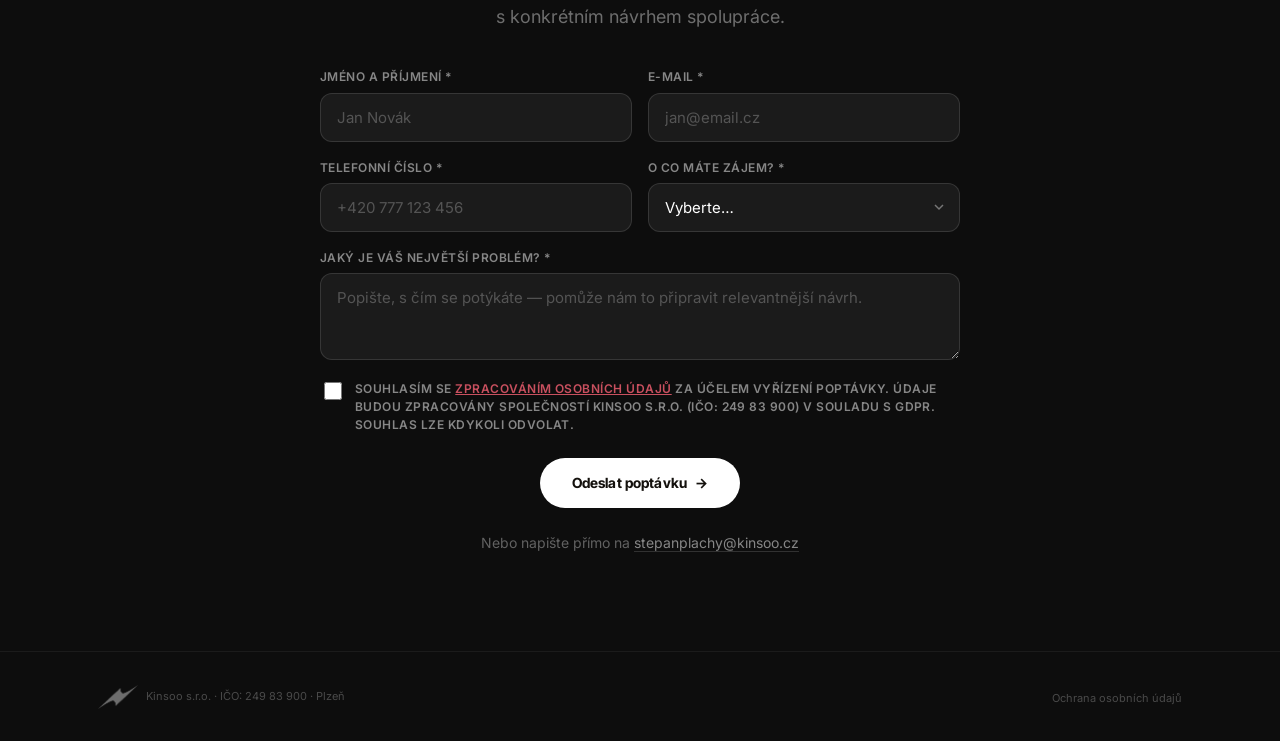
==== commit 012ae5f7: "Tým: oprava počtu na Osm lidí" ====
--- a/index.html
+++ b/index.html
@@ -1617,7 +1617,7 @@
   <div class="container">
     <div class="label reveal">Tým</div>
     <h2 class="stitle reveal">Lidé za <span class="gw">Kinsoo.</span></h2>
-    <p class="team-sub reveal">Sedm lidí. Jeden cíl — video a značky, které pracují za vás.</p>
+    <p class="team-sub reveal">Osm lidí. Jeden cíl — video a značky, které pracují za vás.</p>
 
     <div class="team-grid">
       <div class="tm reveal">
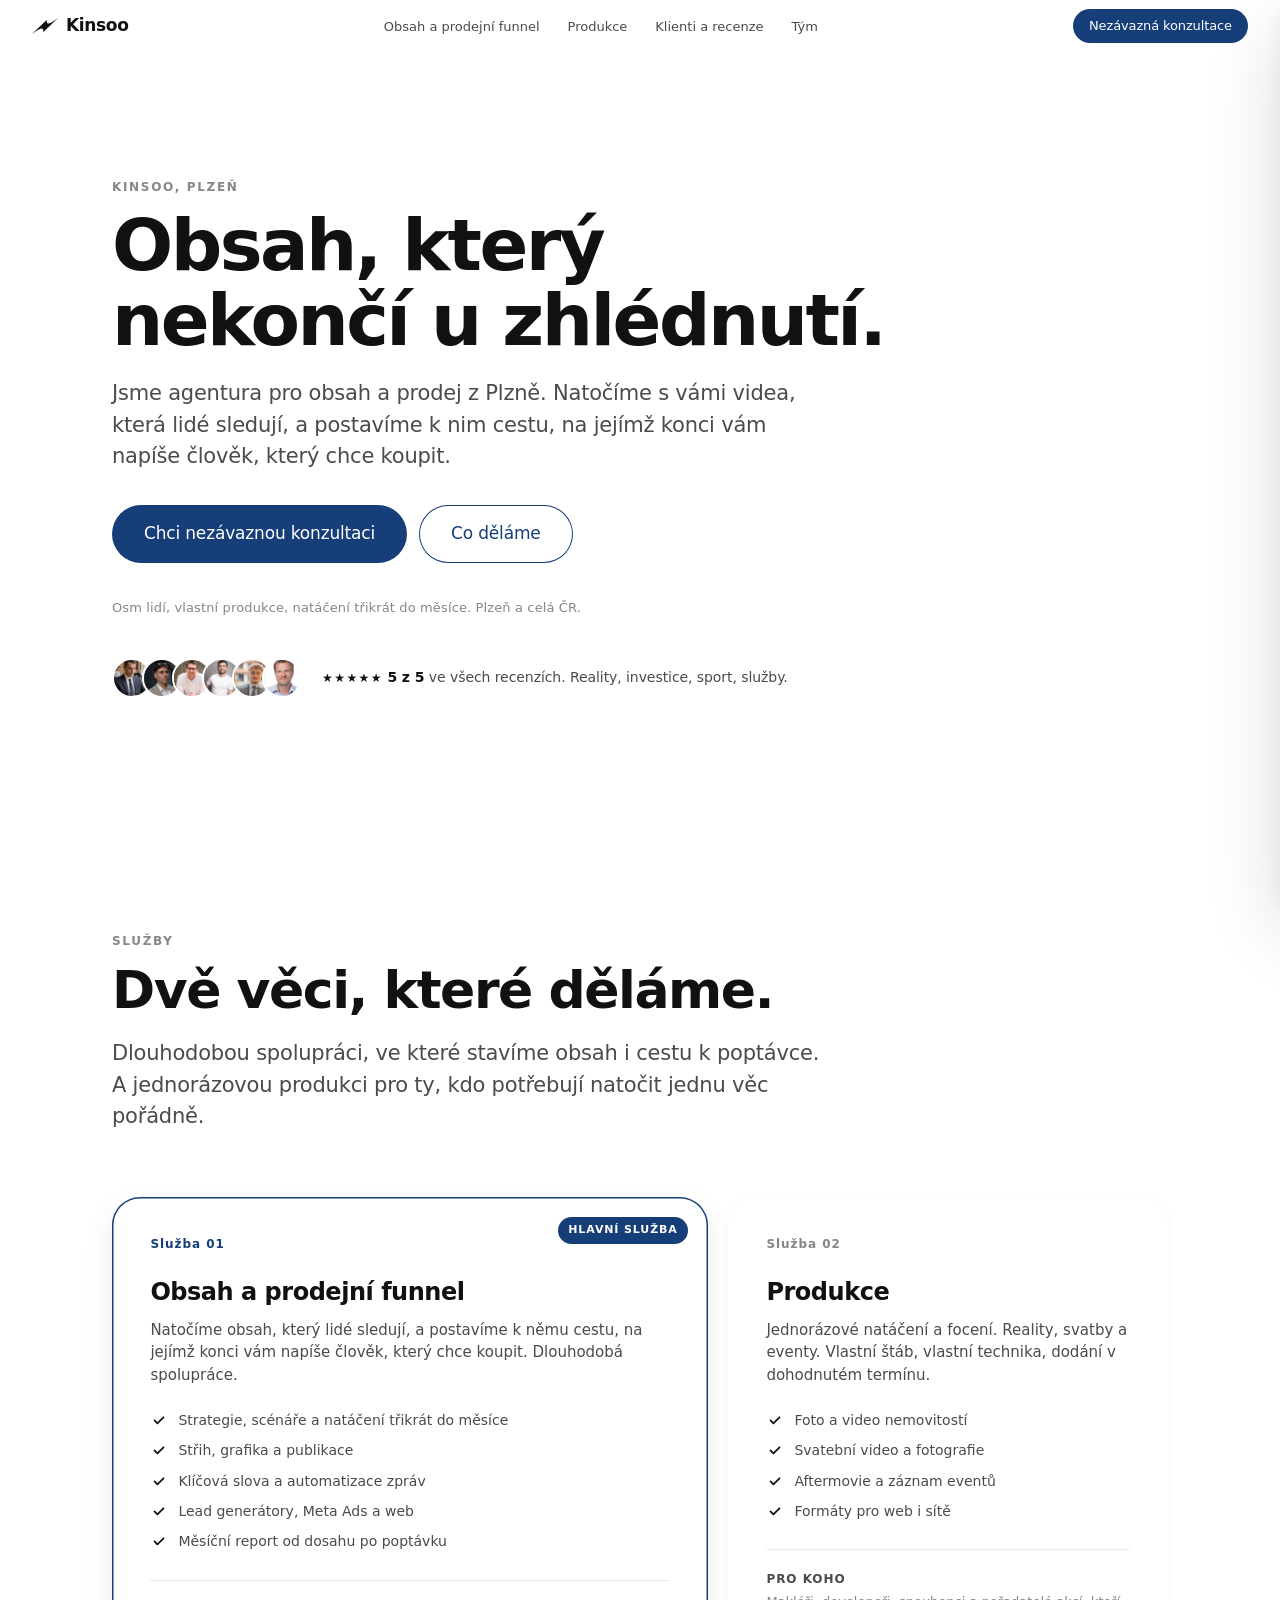
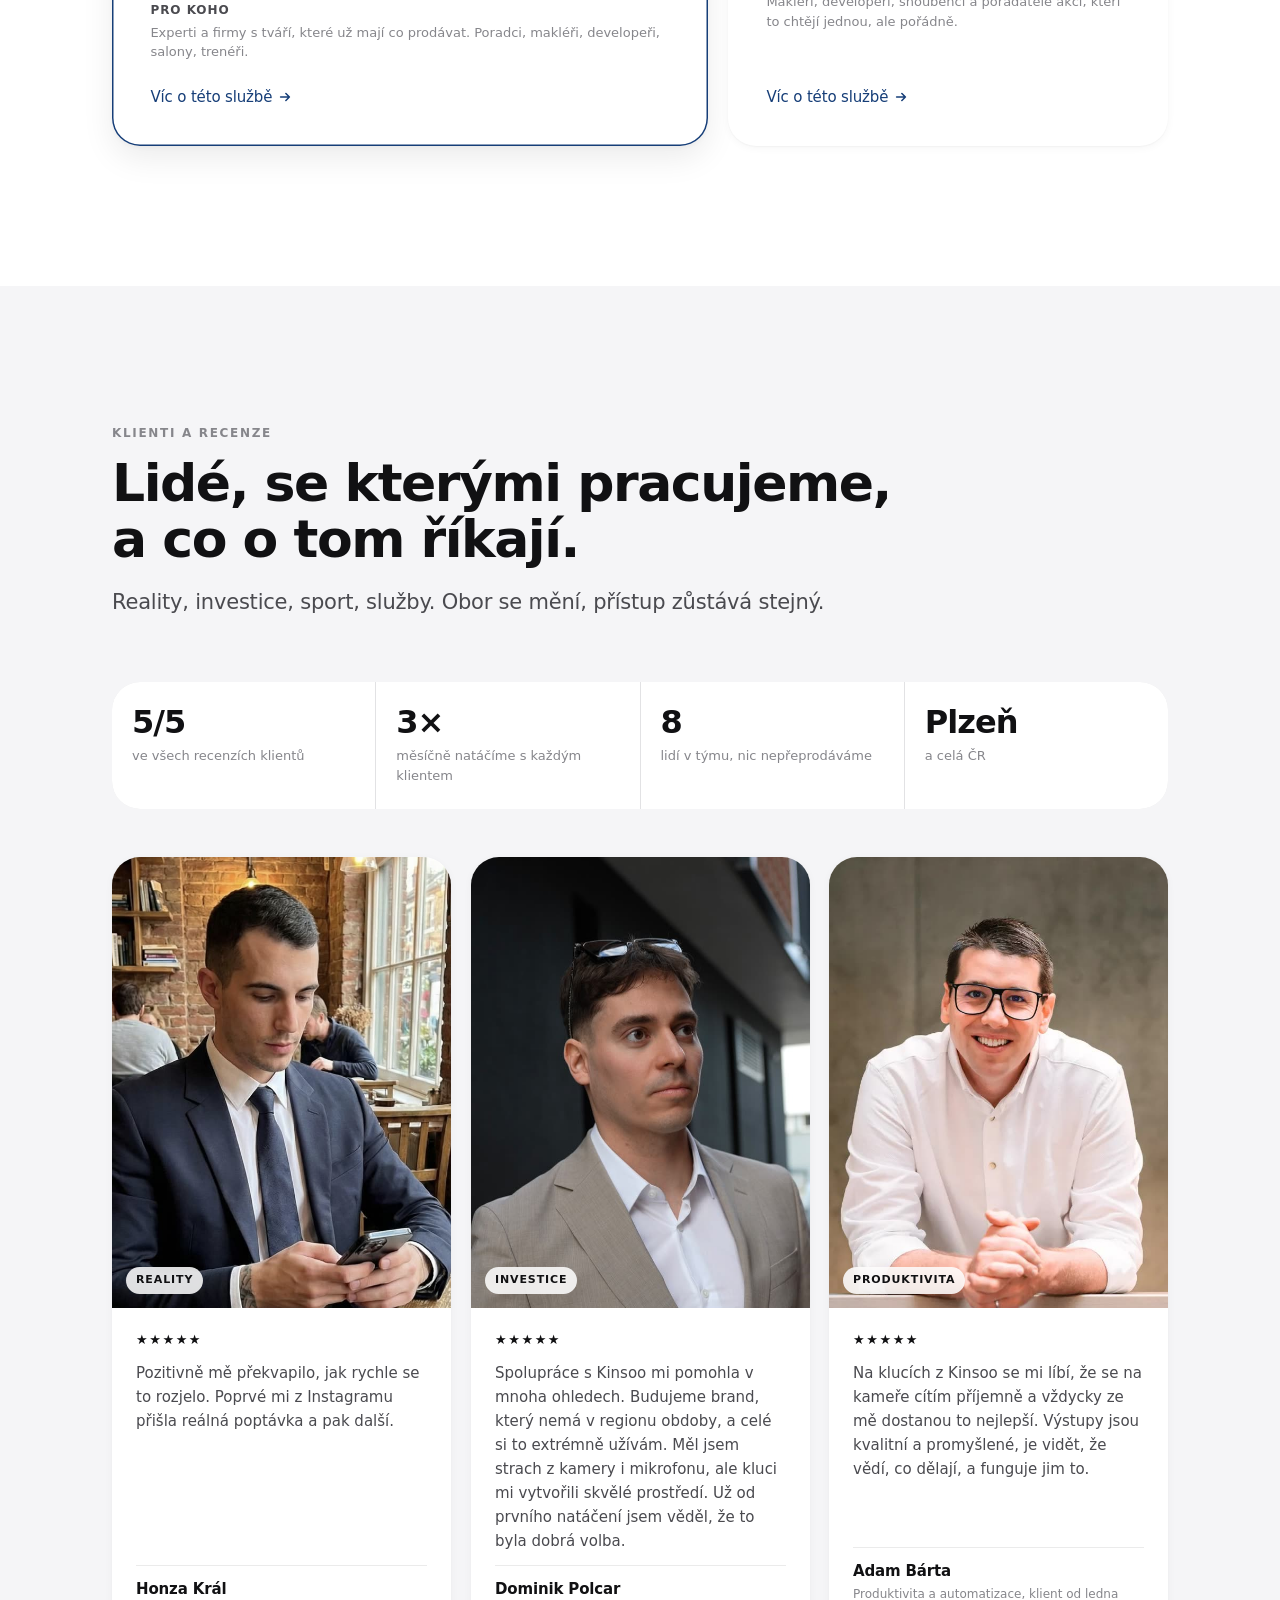
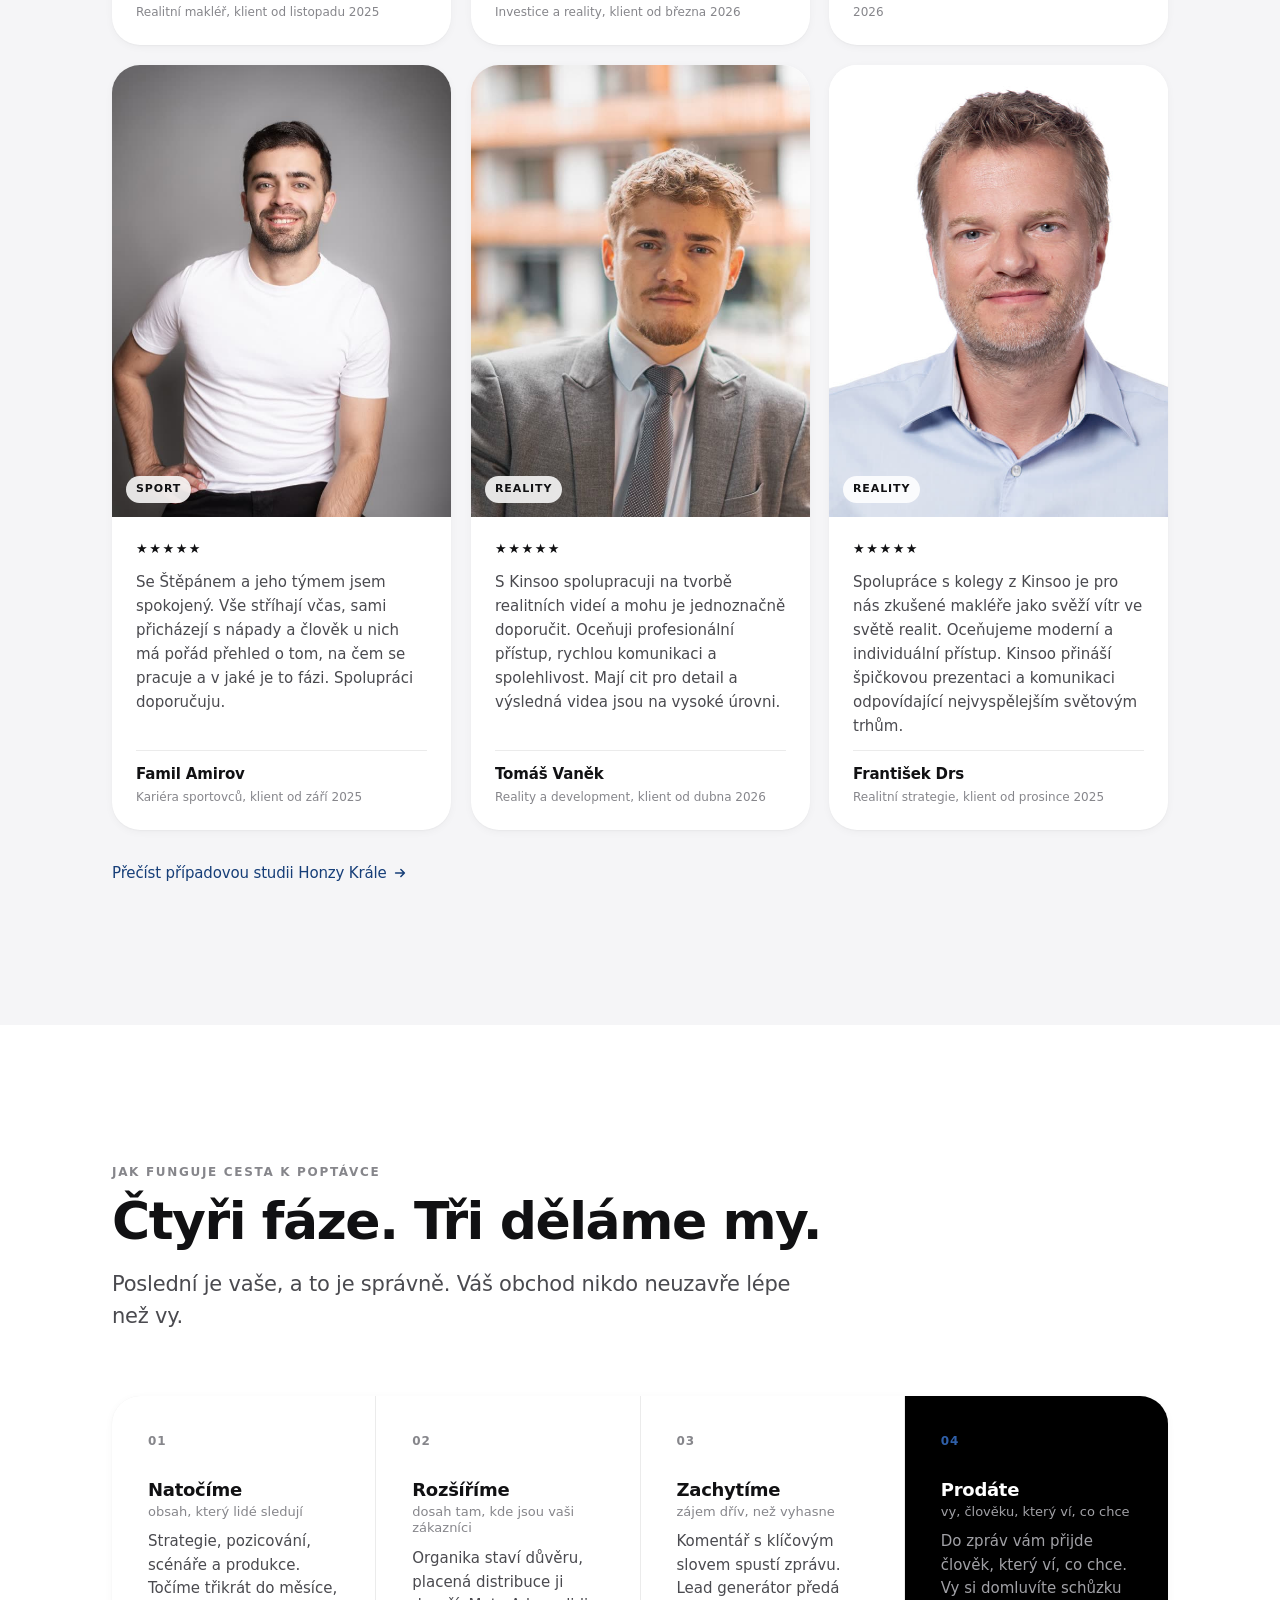
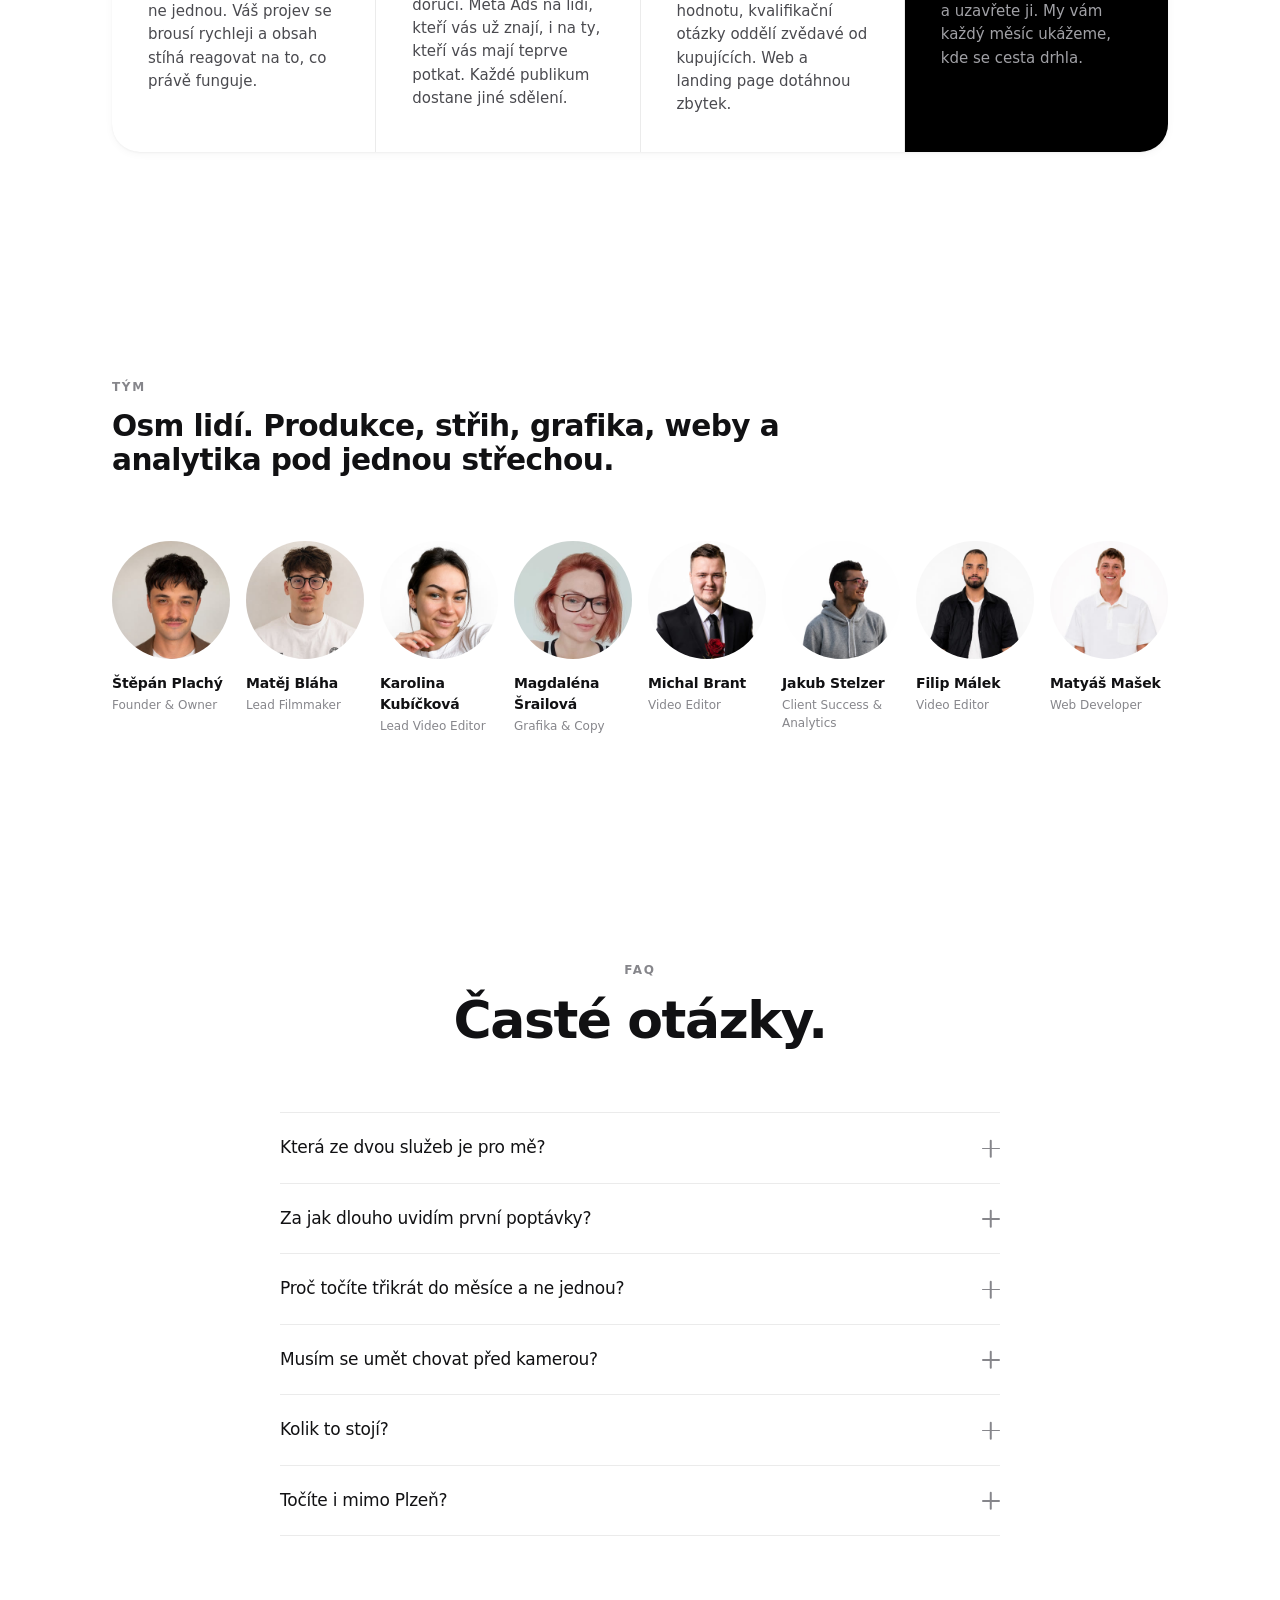
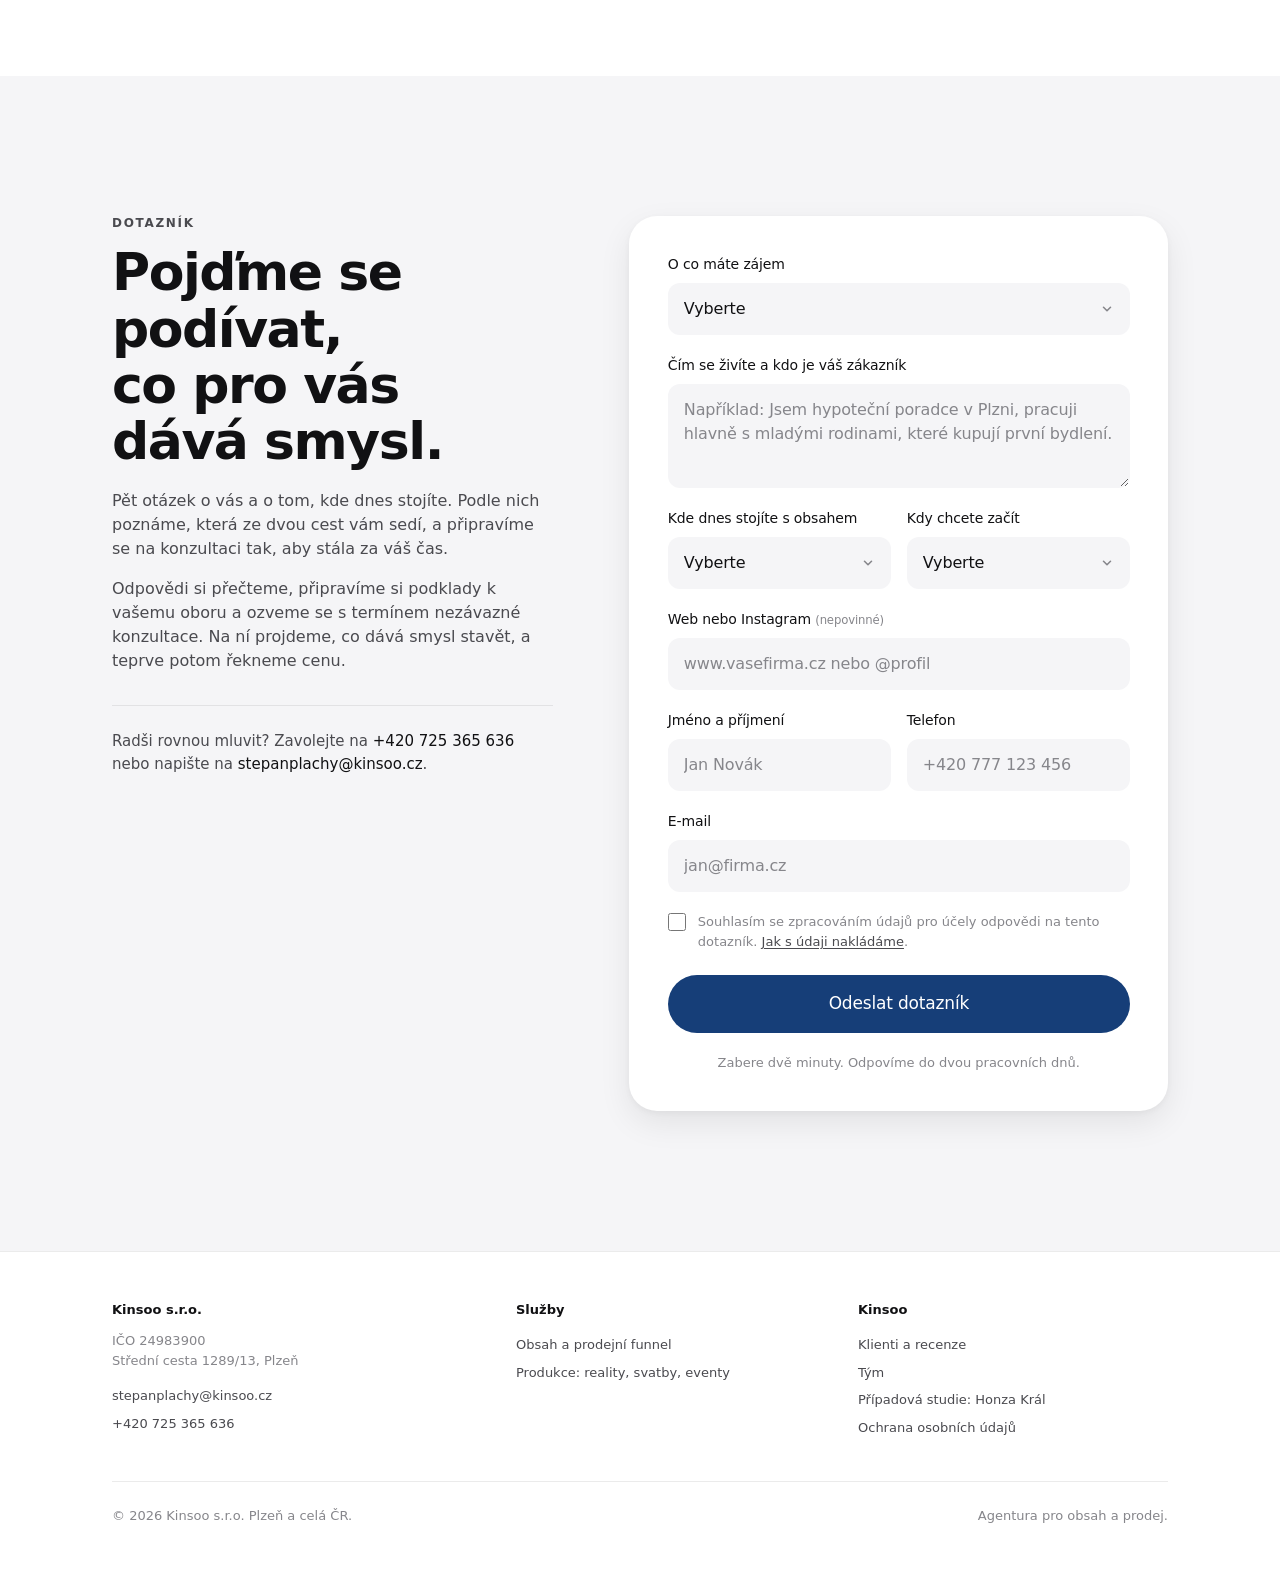
==== commit 91820e4d: "Nový web: agentura pro obsah a prodej Homepage, landing pages Obsah a prodejní funnel a Produkce (re" ====
--- a/index.html
+++ b/index.html
@@ -1,2021 +1,340 @@
 <!DOCTYPE html>
 <html lang="cs">
 <head>
-  <meta charset="UTF-8" />
-  <meta name="viewport" content="width=device-width, initial-scale=1.0" />
-  <title>Kinsoo — Video pro realitní makléře a&nbsp;kanceláře</title>
-  <meta name="description" content="Video pro realitní makléře a kanceláře: listing videa nemovitostí, osobní brand a správa sociálních sítí. Více poptávek a prodejů. Natáčíme z Plzně po celé ČR." />
-  <meta name="keywords" content="video pro realitní makléře, videoprezentace nemovitostí, listing video, natáčení nemovitostí, realitní video Plzeň, osobní brand realitní makléř, marketing pro realitní kanceláře" />
-  <meta name="author" content="Kinsoo s.r.o." />
-  <meta name="robots" content="index, follow, max-image-preview:large" />
-  <meta name="geo.region" content="CZ-32" />
-  <meta name="geo.placename" content="Plzeň" />
-  <meta name="theme-color" content="#A8313E" />
-  <meta name="seznam-wmt" content="0QmPQjJl3OSITsPzpvXZlxcx5giKepl4" />
-  <link rel="canonical" href="https://www.kinsoo.cz/" />
-  <meta property="og:type" content="website" />
-  <meta property="og:url" content="https://www.kinsoo.cz/" />
-  <meta property="og:title" content="Kinsoo — Video pro realitní makléře a kanceláře" />
-  <meta property="og:description" content="Listing videa nemovitostí, osobní brand a správa sítí pro realitní makléře. Více poptávek a prodejů. Natáčíme z Plzně po celé ČR." />
-  <meta property="og:image" content="https://www.kinsoo.cz/assets/og-cover.png" />
-  <meta property="og:image:width" content="1200" />
-  <meta property="og:image:height" content="630" />
-  <meta property="og:image:alt" content="Kinsoo — video a brand agentura pro realitní makléře" />
-  <meta property="og:locale" content="cs_CZ" />
-  <meta property="og:site_name" content="Kinsoo" />
-  <meta name="twitter:card" content="summary_large_image" />
-  <meta name="twitter:title" content="Kinsoo — Video pro realitní makléře a kanceláře" />
-  <meta name="twitter:description" content="Listing videa nemovitostí, osobní brand a správa sítí pro realitní makléře. Více poptávek a prodejů." />
-  <meta name="twitter:image" content="https://www.kinsoo.cz/assets/og-cover.png" />
-  <link rel="icon" href="/favicon.ico" sizes="any" />
-  <link rel="icon" type="image/png" href="/assets/favicon-32.png" sizes="32x32" />
-  <link rel="apple-touch-icon" href="/assets/apple-touch-icon.png" />
-  <link rel="preload" as="image" href="assets/hero-poster.jpg" fetchpriority="high" />
-  <link rel="preconnect" href="https://fonts.googleapis.com">
-  <link rel="preconnect" href="https://fonts.gstatic.com" crossorigin>
-  <link href="https://fonts.googleapis.com/css2?family=Inter:ital,wght@0,300;0,400;0,500;0,600;0,700;0,800;1,400;1,500;1,600&family=Inter+Tight:ital,wght@0,500;0,600;0,700;0,800;0,900;1,500;1,600;1,700&display=swap" rel="stylesheet">
-  <style>
-/* =================================================================
-   KINSOO — Real Estate Only
-   Premium light theme · brand palette · editorial typography
-   ================================================================= */
-:root{
-  --bg:#F7F6F3;
-  --bg-alt:#FFFFFF;
-  --bg-ink:#0D0D0D;
-  --ink:#14110D;
-  --ink-2:#2C2823;
-  --ink-3:#5C5448;
-  --ink-4:#6B6357;
-  --brand:#A8313E;
-  --brand-deep:#7E1F2C;
-  --brand-soft:#C9505F;
-  --brand-tint:#F4DFE2;
-  --brand-2:#3A2A82;
-  --brand-2-deep:#271C5F;
-  --brand-2-soft:#6B5BB8;
-  --brand-2-tint:#E5E0F2;
-  --gradient:linear-gradient(120deg,#3A2A82 0%,#6B2563 50%,#A8313E 100%);
-  --line:#E6DECC;
-  --line-2:#D4CAB2;
-  --green:#22C55E;
-  --font-d:'Inter Tight',system-ui,sans-serif;
-  --font-b:'Inter',system-ui,sans-serif;
-  --r:12px;
-  --r-lg:20px;
-  --container:1140px;
-  /* Aliases for pricing component compatibility */
-  --radius:14px;
-  --radius-lg:20px;
-  --radius-sm:10px;
-  --font-display:'Inter Tight',system-ui,sans-serif;
-  --font-body:'Inter',system-ui,sans-serif;
-  --font-serif:'Inter',system-ui,sans-serif;
-  --gradient-brand:linear-gradient(120deg,#3A2A82 0%,#6B2563 50%,#A8313E 100%);
-  --gradient-brand-soft:linear-gradient(120deg,rgba(58,42,130,.10) 0%,rgba(168,49,62,.10) 100%);
-  --bg-card:#FFFFFF;
-  --bg-card-alt:#F7F6F3;
-  --line-soft:#F0E9D8;
-  --t-fast:180ms cubic-bezier(.2,.7,.2,1);
-  --t-med:380ms cubic-bezier(.2,.7,.2,1);
-}
-*,*::before,*::after{box-sizing:border-box}
-html{scroll-behavior:smooth}
-html,body{margin:0;padding:0}
-body{
-  background:var(--bg);color:var(--ink);
-  font-family:var(--font-b);font-size:16px;line-height:1.6;
-  -webkit-font-smoothing:antialiased;text-rendering:optimizeLegibility;
-  overflow-x:hidden;
-}
-img,svg{display:block;max-width:100%}
-button{font:inherit;cursor:pointer;border:0;background:none;color:inherit}
-a{color:inherit;text-decoration:none;transition:color .2s}
-::selection{background:var(--brand-tint);color:var(--ink)}
-.container{max-width:var(--container);margin:0 auto;padding:0 28px;width:100%}
-
-/* ---- Label ---- */
-.label{
-  font-size:10px;font-weight:600;letter-spacing:.22em;text-transform:uppercase;
-  display:flex;align-items:center;gap:12px;margin-bottom:14px;
-}
-.label::before{content:'';width:24px;height:1px;background:var(--gradient)}
-
-/* ---- Section title ---- */
-.stitle{
-  font-family:var(--font-d);font-weight:800;
-  font-size:clamp(32px,5vw,56px);
-  line-height:1.05;letter-spacing:-.03em;
-  text-transform:uppercase;margin:0 0 20px;
-}
-.stitle-sm{font-size:clamp(26px,4vw,42px)}
-
-/* ---- Gradient text ---- */
-.gw{background:var(--gradient);-webkit-background-clip:text;background-clip:text;-webkit-text-fill-color:transparent}
-
-/* ---- Buttons ---- */
-.btn{
-  display:inline-flex;align-items:center;gap:8px;
-  font-family:var(--font-d);font-weight:700;font-size:14px;
-  letter-spacing:.01em;padding:14px 32px;border-radius:60px;
-  transition:all .3s;cursor:pointer;border:none;
-}
-.btn-primary{
-  background:var(--gradient);color:#fff;
-}
-.btn-primary:hover{transform:translateY(-2px);box-shadow:0 8px 24px rgba(168,49,62,.25)}
-.btn-outline{
-  background:transparent;color:var(--ink);
-  border:1.5px solid var(--line-2);
-}
-.btn-outline:hover{border-color:var(--brand);color:var(--brand)}
-.btn-white{background:#fff;color:var(--ink)}
-.btn-white:hover{transform:translateY(-2px);box-shadow:0 8px 24px rgba(0,0,0,.15)}
-.arrow{transition:transform .2s}
-.btn:hover .arrow{transform:translateX(3px)}
-
-/* ================ NAV ================ */
-.nav{
-  position:fixed;top:0;left:0;right:0;z-index:300;
-  padding:16px 28px;
-  display:flex;justify-content:space-between;align-items:center;
-  transition:all .4s;
-}
-.nav.is-top{background:transparent}
-.nav.is-scrolled{
-  background:rgba(247,246,243,.94);
-  backdrop-filter:blur(20px);-webkit-backdrop-filter:blur(20px);
-  border-bottom:1px solid var(--line);
-}
-.nav-logo{display:flex;align-items:center;gap:10px}
-.nav-logo img{height:28px;transition:opacity .3s}
-.nav-logo .logo-white{position:absolute}
-.nav-logo .logo-color{position:absolute;opacity:0}
-.nav.is-scrolled .nav-logo .logo-white{opacity:0}
-.nav.is-scrolled .nav-logo .logo-color{opacity:1}
-.nav-logo span{font-family:var(--font-d);font-size:17px;font-weight:700;letter-spacing:-.02em}
-.nav-links{display:flex;align-items:center;gap:32px}
-.nav-links a{
-  font-size:13px;font-weight:500;color:var(--ink-3);
-  transition:color .2s;
-}
-.nav-links a:hover{color:var(--ink)}
-.nav-cta{
-  font-size:12px;font-weight:700;font-family:var(--font-d);
-  padding:10px 22px;border-radius:60px;
-  background:var(--gradient);color:#fff;
-  transition:all .3s;
-}
-.nav-cta:hover{transform:translateY(-1px);box-shadow:0 4px 16px rgba(168,49,62,.2)}
-/* Hero-over nav — white text */
-.nav.is-top .nav-links a{color:rgba(255,255,255,.55)}
-.nav.is-top .nav-links a:hover{color:#fff}
-.nav.is-top .nav-logo span{color:#fff}
-
-/* Mobile nav */
-.hamburger{display:none;width:28px;height:28px;flex-direction:column;justify-content:center;gap:5px}
-.hamburger span{display:block;width:100%;height:1.5px;background:var(--ink);transition:all .3s}
-.nav.is-top .hamburger span{background:#fff}
-
-.mobile-menu{display:none}
-
-@media(max-width:768px){
-  .nav-links{display:none}
-  .hamburger{display:flex}
-  .mobile-menu{
-    display:flex;
-    position:fixed;top:0;left:0;right:0;bottom:0;z-index:299;
-    background:var(--bg);flex-direction:column;
-    justify-content:center;align-items:center;gap:28px;
-    opacity:0;pointer-events:none;transition:opacity .3s;
-  }
-  .mobile-menu.is-open{opacity:1;pointer-events:all}
-  .mobile-menu a{font-family:var(--font-d);font-size:28px;font-weight:700}
-}
-
-/* ================ HERO ================ */
-.hero{
-  position:relative;min-height:100vh;display:flex;align-items:center;
-  background:var(--bg-ink);color:#fff;overflow:hidden;
-  padding:120px 0 80px;
-}
-.hero-video-bg{
-  position:absolute;inset:0;z-index:0;
-}
-.hero-video{width:100%;height:100%;object-fit:cover}
-.hero-overlay{
-  position:absolute;inset:0;
-  background:linear-gradient(180deg,rgba(0,0,0,.6) 0%,rgba(0,0,0,.45) 50%,rgba(0,0,0,.7) 100%);
-}
-.hero .container{position:relative;z-index:1}
-.hero-content{max-width:680px}
-.hero-eyebrow{
-  font-size:11px;font-weight:500;letter-spacing:.15em;text-transform:uppercase;
-  color:rgba(255,255,255,.5);margin-bottom:20px;
-  display:flex;align-items:center;gap:10px;
-}
-.hero-eyebrow::before{content:'';width:20px;height:1px;background:rgba(255,255,255,.3)}
-.hero h1{
-  font-family:var(--font-d);font-weight:800;
-  font-size:clamp(36px,5.5vw,64px);
-  line-height:1.05;letter-spacing:-.035em;
-  margin:0 0 24px;
-}
-.hero h1 .gw{
-  background:linear-gradient(120deg,#B8A5FF 0%,#FF8A9B 100%);
-  -webkit-background-clip:text;background-clip:text;-webkit-text-fill-color:transparent;
-}
-.hero-sub{
-  font-size:clamp(16px,1.8vw,19px);color:rgba(255,255,255,.6);
-  max-width:520px;line-height:1.6;margin:0 0 36px;
-}
-.hero-actions{display:flex;align-items:center;gap:16px;flex-wrap:wrap}
-
-/* ================ SOCIAL PROOF BAR ================ */
-.proof-bar{
-  background:var(--bg-ink);border-top:1px solid rgba(255,255,255,.06);
-  padding:40px 0;
-}
-.proof-grid{
-  display:grid;grid-template-columns:repeat(4,1fr);gap:32px;
-  text-align:center;
-}
-.proof-item{}
-.proof-val{
-  font-family:var(--font-d);font-size:clamp(28px,3.5vw,44px);
-  font-weight:800;line-height:1;letter-spacing:-.03em;
-  color:#fff;margin-bottom:6px;
-}
-.proof-lbl{font-size:13px;color:rgba(255,255,255,.4);line-height:1.4}
-
-/* ================ SLUŽBY ================ */
-.services{padding:96px 0;background:var(--bg)}
-.services .label{color:var(--brand-deep)}
-.services-sub{
-  font-size:clamp(15px,1.6vw,18px);color:var(--ink-3);
-  max-width:520px;line-height:1.6;margin:0 0 56px;
-}
-.services-grid{display:grid;grid-template-columns:repeat(3,1fr);gap:20px}
-.services-grid--2{grid-template-columns:repeat(2,1fr)}
-.srv-card{
-  background:var(--bg-alt);border:1px solid var(--line);
-  border-radius:var(--r-lg);padding:36px 28px;
-  transition:all .4s;position:relative;overflow:hidden;
-}
-.srv-card:hover{border-color:var(--brand-tint);transform:translateY(-4px);box-shadow:0 12px 40px rgba(0,0,0,.06)}
-.srv-icon{
-  width:44px;height:44px;border-radius:10px;
-  display:flex;align-items:center;justify-content:center;
-  margin-bottom:20px;
-}
-.srv-icon svg{width:22px;height:22px}
-.srv-icon.ic1{background:var(--brand-tint);color:var(--brand)}
-.srv-icon.ic2{background:var(--brand-2-tint);color:var(--brand-2)}
-.srv-icon.ic3{background:linear-gradient(135deg,var(--brand-2-tint),var(--brand-tint));color:var(--brand-deep)}
-.srv-name{
-  font-family:var(--font-d);font-size:20px;font-weight:800;
-  letter-spacing:-.02em;margin:0 0 10px;
-}
-.srv-desc{font-size:14px;color:var(--ink-3);line-height:1.6;margin:0 0 20px}
-.srv-features{list-style:none;padding:0;margin:0}
-.srv-features li{
-  font-size:13px;color:var(--ink-2);padding:6px 0;
-  border-top:1px solid var(--line);
-  display:flex;align-items:center;gap:8px;
-}
-.srv-features li::before{
-  content:'';width:5px;height:5px;border-radius:50%;
-  background:var(--gradient);flex-shrink:0;
-}
-.srv-tag{
-  position:absolute;top:16px;right:16px;
-  font-size:9px;font-weight:700;font-family:var(--font-d);
-  letter-spacing:.08em;text-transform:uppercase;
-  padding:5px 12px;border-radius:40px;
-  background:var(--gradient);color:#fff;
-}
-.srv-card--recommended::before{
-  content:'';position:absolute;inset:-1px;border-radius:inherit;
-  background:var(--gradient);z-index:-1;padding:1px;
-  -webkit-mask:linear-gradient(#000,#000) content-box,linear-gradient(#000,#000);
-  -webkit-mask-composite:xor;mask-composite:exclude;
-}
-.srv-card--recommended{box-shadow:0 24px 50px -28px rgba(168,49,62,.22),0 12px 24px -16px rgba(58,42,130,.15)}
-
-/* ================ VÝSLEDKY ================ */
-.results{padding:96px 0;background:var(--bg-ink);color:#fff}
-.results .label{color:var(--brand-soft)}
-.results .stitle{color:#fff}
-.results-sub{
-  font-size:clamp(15px,1.6vw,18px);color:rgba(255,255,255,.45);
-  max-width:520px;line-height:1.6;margin:0 0 56px;
-}
-.results-grid{display:grid;grid-template-columns:repeat(2,1fr);gap:20px}
-
-/* Highlight result card */
-.res-hl{
-  background:rgba(255,255,255,.03);border:1px solid rgba(255,255,255,.08);
-  border-radius:var(--r-lg);padding:48px 40px;
-  position:relative;overflow:hidden;transition:all .4s;
-}
-.res-hl:hover{background:rgba(255,255,255,.06);border-color:rgba(255,255,255,.12)}
-.res-hl::before{
-  content:'';position:absolute;top:-80px;right:-80px;width:280px;height:280px;
-  background:radial-gradient(closest-side,rgba(168,49,62,.12),transparent);pointer-events:none;
-}
-.res-hl-top{display:flex;align-items:center;gap:16px;margin-bottom:24px}
-.res-hl-avatar{
-  width:56px;height:56px;border-radius:50%;
-  background:var(--gradient);color:#fff;
-  display:flex;align-items:center;justify-content:center;
-  font-family:var(--font-d);font-size:16px;font-weight:700;
-  overflow:hidden;flex-shrink:0;
-}
-.res-hl-avatar img{width:100%;height:100%;object-fit:cover}
-.res-hl-name{font-family:var(--font-d);font-size:18px;font-weight:700}
-.res-hl-role{font-size:12px;color:rgba(255,255,255,.4)}
-.res-hl-metric{
-  font-family:var(--font-d);font-size:clamp(48px,6vw,72px);
-  font-weight:800;letter-spacing:-.04em;line-height:1;
-  margin-bottom:12px;
-}
-.res-hl-metric .gw{
-  background:linear-gradient(120deg,#B8A5FF 0%,#FF8A9B 100%);
-  -webkit-background-clip:text;background-clip:text;-webkit-text-fill-color:transparent;
-}
-.res-hl-desc{
-  font-size:16px;color:rgba(255,255,255,.55);line-height:1.6;
-  margin:0;max-width:380px;
-}
-.res-hl-tag{
-  display:inline-flex;align-items:center;gap:6px;
-  font-size:10px;font-weight:700;letter-spacing:.18em;text-transform:uppercase;
-  color:var(--brand-soft);margin-bottom:16px;
-}
-.res-hl-tag::before{content:'';width:8px;height:8px;border-radius:50%;background:var(--green);box-shadow:0 0 8px rgba(34,197,94,.5)}
-
-/* ================ CASE STUDY BANNER ================ */
-.cs-banner{
-  padding:72px 0;background:var(--bg);
-}
-.cs-inner{
-  display:grid;grid-template-columns:1fr 1fr;gap:48px;align-items:center;
-  background:var(--bg-alt);border:1px solid var(--line);
-  border-radius:var(--r-lg);padding:48px;overflow:hidden;
-}
-.cs-photo{
-  border-radius:var(--r);overflow:hidden;aspect-ratio:4/3;
-}
-.cs-photo img{width:100%;height:100%;object-fit:cover}
-.cs-content .label{color:var(--brand-deep)}
-.cs-title{
-  font-family:var(--font-d);font-size:clamp(24px,3vw,36px);
-  font-weight:800;line-height:1.1;letter-spacing:-.02em;
-  margin:0 0 16px;
-}
-.cs-desc{font-size:15px;color:var(--ink-3);line-height:1.6;margin:0 0 24px}
-.cs-metrics{display:flex;gap:32px;margin-bottom:28px}
-.cs-m-val{
-  font-family:var(--font-d);font-size:28px;font-weight:800;
-  letter-spacing:-.02em;line-height:1;margin-bottom:4px;
-}
-.cs-m-lbl{font-size:11px;color:var(--ink-4)}
-
-/* ================ RECENZE ================ */
-.reviews{padding:96px 0;background:var(--bg)}
-.reviews .label{color:var(--brand-deep)}
-.reviews .stitle{color:var(--ink)}
-.reviews-sub{font-size:clamp(15px,1.6vw,18px);color:var(--ink-3);max-width:600px;line-height:1.6;margin:0 0 48px}
-.rv-carousel{position:relative}
-.rv-marquee{position:relative;overflow:hidden;margin:0 -28px;padding:0 28px;cursor:grab;-webkit-mask-image:linear-gradient(90deg,transparent,#000 4%,#000 96%,transparent);mask-image:linear-gradient(90deg,transparent,#000 4%,#000 96%,transparent)}
-.rv-marquee.dragging{cursor:grabbing}
-.rv-track{display:flex;width:max-content;padding:8px 0 16px;will-change:transform}
-.rv-arrow{position:absolute;top:47%;transform:translateY(-50%);z-index:6;width:48px;height:48px;border-radius:50%;border:1px solid var(--line);background:rgba(255,255,255,.92);-webkit-backdrop-filter:blur(8px);backdrop-filter:blur(8px);color:var(--ink);font-family:var(--font-d);font-size:26px;line-height:1;display:flex;align-items:center;justify-content:center;cursor:pointer;box-shadow:0 10px 28px rgba(20,17,13,.14);transition:transform .2s,background .2s,border-color .2s}
-.rv-arrow:hover{background:#fff;transform:translateY(-50%) scale(1.08);border-color:var(--brand-soft)}
-.rv-arrow.prev{left:-4px}
-.rv-arrow.next{right:-4px}
-@media(max-width:640px){.rv-arrow{display:none}}
-.rv-card{
-  flex:0 0 248px;margin-right:18px;
-  position:relative;aspect-ratio:3/4;border-radius:var(--r-lg);overflow:hidden;cursor:pointer;
-  border:0;padding:0;background:#0D0D0D;font-family:inherit;text-align:left;display:block;
-  transition:transform .5s cubic-bezier(.2,.7,.2,1),box-shadow .5s;
-}
-.rv-card>img{position:absolute;inset:0;width:100%;height:100%;object-fit:cover;transition:transform .7s cubic-bezier(.2,.7,.2,1)}
-.rv-card::after{content:'';position:absolute;inset:0;background:linear-gradient(to top,rgba(13,13,13,.88) 0%,rgba(13,13,13,.34) 40%,rgba(13,13,13,0) 64%)}
-.rv-card:hover{transform:translateY(-6px);box-shadow:0 26px 52px rgba(20,17,13,.22)}
-.rv-card:hover>img{transform:scale(1.06)}
-.rv-card-body{position:absolute;left:0;right:0;bottom:0;padding:20px 18px;color:#fff;z-index:2}
-.rv-card-stars{display:block;color:#fff;font-size:11px;letter-spacing:2px;margin-bottom:8px;opacity:.95}
-.rv-card-name{display:block;font-family:var(--font-d);font-size:17px;font-weight:700;line-height:1.12}
-.rv-card-meta{display:block;font-size:11.5px;opacity:.72;margin-top:3px}
-.rv-card-cta{margin-top:13px;display:inline-flex;align-items:center;gap:6px;font-size:10.5px;font-weight:600;letter-spacing:.08em;text-transform:uppercase;color:#fff;opacity:0;transform:translateY(7px);transition:opacity .4s,transform .4s}
-.rv-card-cta span{transition:transform .35s}
-.rv-card:hover .rv-card-cta,.rv-card:focus-visible .rv-card-cta{opacity:1;transform:none}
-.rv-card:hover .rv-card-cta span{transform:translateX(4px)}
-/* Apple-style modal */
-.rv-modal{position:fixed;inset:0;z-index:1000;display:flex;align-items:center;justify-content:center;padding:24px;opacity:0;visibility:hidden;transition:opacity .4s,visibility .4s}
-.rv-modal.open{opacity:1;visibility:visible}
-.rv-modal-bg{position:absolute;inset:0;background:rgba(13,13,13,.5);backdrop-filter:blur(16px) saturate(120%);-webkit-backdrop-filter:blur(16px) saturate(120%)}
-.rv-modal-card{position:relative;z-index:2;width:min(860px,100%);max-height:88vh;background:var(--bg-alt);border-radius:24px;overflow:hidden;display:grid;grid-template-columns:300px 1fr;box-shadow:0 40px 110px rgba(0,0,0,.45);transform:scale(.92) translateY(8px);opacity:0;transition:transform .55s cubic-bezier(.2,.8,.2,1),opacity .4s}
-.rv-modal.open .rv-modal-card{transform:none;opacity:1}
-.rv-modal-photo{position:relative;background:#0D0D0D;min-height:100%}
-.rv-modal-photo img{position:absolute;inset:0;width:100%;height:100%;object-fit:cover}
-.rv-modal-content{padding:52px 48px;display:flex;flex-direction:column;justify-content:center;position:relative;overflow-y:auto}
-.rv-modal-qm{position:absolute;top:30px;right:40px;font-family:var(--font-d);font-size:120px;line-height:.7;color:var(--brand-tint);pointer-events:none;user-select:none}
-.rv-modal-stars{color:var(--brand);font-size:18px;letter-spacing:3px;margin-bottom:20px;position:relative}
-.rv-modal-text{font-family:var(--font-d);font-size:clamp(20px,2.3vw,27px);font-weight:600;line-height:1.42;letter-spacing:-.01em;color:var(--ink);margin:0 0 26px;position:relative}
-.rv-modal-name{font-family:var(--font-d);font-size:17px;font-weight:700;color:var(--ink)}
-.rv-modal-meta{font-size:13px;color:var(--ink-4);margin-top:3px}
-.rv-modal-close{position:absolute;top:16px;right:16px;z-index:3;width:40px;height:40px;border-radius:50%;border:0;background:rgba(255,255,255,.85);backdrop-filter:blur(8px);-webkit-backdrop-filter:blur(8px);cursor:pointer;font-size:22px;line-height:1;color:var(--ink);display:flex;align-items:center;justify-content:center;transition:background .2s,transform .2s}
-.rv-modal-close:hover{background:#fff;transform:rotate(90deg)}
-body.rv-lock{overflow:hidden}
-@media(max-width:980px){
-  .rv-card{flex-basis:220px}
-  .rv-modal-card{grid-template-columns:1fr;max-height:90vh;overflow-y:auto}
-  .rv-modal-photo{height:230px;min-height:230px}
-  .rv-modal-content{padding:34px 28px}
-  .rv-modal-qm{font-size:84px;top:18px;right:24px}
-}
-@media(max-width:560px){.rv-card{flex-basis:196px}}
-@media(prefers-reduced-motion:reduce){.rv-track{animation:none}.rv-marquee{overflow-x:auto}}
-
-/* ================ FAQ ================ */
-.faq{padding:96px 0;background:var(--bg-alt)}
-.faq .label{color:var(--brand-deep)}
-.faq .stitle{color:var(--ink)}
-.faq-sub{font-size:clamp(15px,1.6vw,18px);color:var(--ink-3);max-width:560px;line-height:1.6;margin:0 0 8px}
-.faq-list{max-width:840px;margin:44px auto 0;display:flex;flex-direction:column;gap:12px}
-.faq-item{background:var(--bg);border:1px solid var(--line);border-radius:var(--r);overflow:hidden;transition:border-color var(--t-fast),box-shadow var(--t-fast)}
-.faq-item.open{border-color:var(--brand-soft);box-shadow:0 10px 30px rgba(20,17,13,.06)}
-.faq-q{width:100%;display:flex;align-items:center;justify-content:space-between;gap:20px;padding:22px 26px;background:none;border:0;cursor:pointer;font-family:var(--font-d);font-size:clamp(16px,1.9vw,19px);font-weight:700;color:var(--ink);text-align:left;line-height:1.3}
-.faq-ic{flex-shrink:0;width:24px;height:24px;position:relative}
-.faq-ic::before,.faq-ic::after{content:'';position:absolute;background:var(--brand);border-radius:2px;transition:transform var(--t-med),opacity var(--t-med)}
-.faq-ic::before{top:11px;left:3px;right:3px;height:2px}
-.faq-ic::after{left:11px;top:3px;bottom:3px;width:2px}
-.faq-item.open .faq-ic::after{transform:scaleY(0);opacity:0}
-.faq-a{display:grid;grid-template-rows:0fr;transition:grid-template-rows var(--t-med)}
-.faq-item.open .faq-a{grid-template-rows:1fr}
-.faq-a-wrap{overflow:hidden}
-.faq-a p{margin:0;padding:0 26px 24px;color:var(--ink-3);font-size:15.5px;line-height:1.62;max-width:720px}
-
-/* ================ CENÍK — full interactive pricing ================ */
-/* --- muted-label --- */
-.label.muted-label{color:var(--ink-4)}
-.label.muted-label::before{background:var(--ink-4)}
-
-/* --- btn-brand, btn-block --- */
-.btn-brand{background:var(--brand);color:#fff;border-color:var(--brand);box-shadow:0 12px 30px -14px rgba(168,49,62,.55)}
-.btn-brand:hover{background:var(--brand-deep);border-color:var(--brand-deep);color:#fff}
-.btn-block{width:100%;justify-content:center}
-
-/* --- Setup card --- */
-.setup-card{
-  background:linear-gradient(180deg,rgba(244,223,226,.7) 0%,var(--bg-card) 60%);
-  border:1px solid var(--line);border-radius:var(--radius-lg);
-  padding:50px 50px 44px;position:relative;overflow:hidden;
-}
-.setup-card::after{content:'';position:absolute;top:-120px;right:-120px;width:360px;height:360px;background:radial-gradient(closest-side,rgba(168,49,62,.18),transparent);pointer-events:none}
-.setup-card::before{content:'';position:absolute;top:-120px;left:-120px;width:320px;height:320px;background:radial-gradient(closest-side,rgba(58,42,130,.14),transparent);pointer-events:none}
-.setup-head{display:flex;justify-content:space-between;align-items:flex-end;gap:24px;flex-wrap:wrap;margin-bottom:36px;padding-bottom:28px;border-bottom:1px solid var(--line);position:relative}
-.setup-title{font-family:var(--font-display);font-size:clamp(38px,4.4vw,56px);margin:10px 0 0;line-height:1;font-weight:700;letter-spacing:-.025em}
-.setup-price{text-align:right;position:relative}
-.setup-price-value{display:block;font-family:var(--font-display);font-size:clamp(42px,4.8vw,64px);line-height:1;font-weight:700;letter-spacing:-.025em;background:var(--gradient-brand);-webkit-background-clip:text;background-clip:text;-webkit-text-fill-color:transparent;color:transparent}
-.setup-price-meta{font-size:11px;letter-spacing:.2em;text-transform:uppercase;color:var(--ink-4);display:block;margin-top:8px}
-
-/* --- Check list --- */
-.check-list{list-style:none;margin:0;padding:0;display:grid;grid-template-columns:repeat(2,1fr);gap:14px 32px;position:relative}
-.check-list li{position:relative;padding-left:32px;color:var(--ink-2);line-height:1.55;font-size:15px}
-.check-list li::before{content:'';position:absolute;left:0;top:5px;width:18px;height:18px;border-radius:50%;background:var(--gradient-brand);opacity:.18}
-.check-list li::after{content:'';position:absolute;left:5px;top:9.5px;width:8px;height:4px;border-left:1.5px solid var(--brand-deep);border-bottom:1.5px solid var(--brand-deep);transform:rotate(-45deg)}
-.check-list li.hl{color:var(--brand-deep);font-weight:500}
-.check-list li.hl::before{opacity:.32}
-
-/* --- Packages grid --- */
-.packages-grid{display:grid;grid-template-columns:repeat(4,1fr);gap:18px;align-items:stretch}
-.packages-grid--5{grid-template-columns:repeat(5,1fr)}
-.pkg{background:var(--bg-card-alt);border:1px solid var(--line);border-radius:var(--radius);padding:34px 28px 30px;display:flex;flex-direction:column;transition:transform var(--t-med),border-color var(--t-med),background var(--t-med),box-shadow var(--t-med);position:relative}
-.pkg:hover{transform:translateY(-4px);border-color:var(--brand);background:var(--bg-card);box-shadow:0 32px 60px -36px rgba(168,49,62,.22)}
-.pkg header{margin-bottom:24px;padding-bottom:24px;border-bottom:1px solid var(--line)}
-.pkg-name{display:block;font-family:var(--font-display);font-size:26px;font-weight:700;letter-spacing:-.02em;margin-bottom:14px;color:var(--ink)}
-.pkg-price{font-family:var(--font-display);font-size:36px;font-weight:700;letter-spacing:-.025em;color:var(--ink);line-height:1}
-.pkg-period{font-family:var(--font-body);font-size:14px;color:var(--ink-4);font-weight:400;margin-left:4px}
-.pkg-perunit{margin-top:10px;font-size:11px;letter-spacing:.18em;text-transform:uppercase;color:var(--ink-4)}
-.pkg .check-list{grid-template-columns:1fr;flex:1;gap:12px;margin-bottom:26px}
-.pkg .check-list li{font-size:14px}
-.pkg-badge{position:absolute;top:-12px;left:50%;transform:translateX(-50%);background:var(--gradient-brand);color:#fff;font-size:10.5px;font-weight:700;letter-spacing:.18em;text-transform:uppercase;padding:7px 14px;border-radius:999px;white-space:nowrap;box-shadow:0 12px 24px -8px rgba(168,49,62,.55)}
-.pkg-featured{border-color:transparent;background:linear-gradient(180deg,rgba(244,223,226,.55) 0%,var(--bg-card) 70%);position:relative}
-.pkg-featured::before{content:'';position:absolute;inset:-1px;border-radius:inherit;background:var(--gradient-brand);z-index:-1;padding:1px;-webkit-mask:linear-gradient(#000,#000) content-box,linear-gradient(#000,#000);-webkit-mask-composite:xor;mask-composite:exclude}
-.pkg-featured{box-shadow:0 32px 60px -36px rgba(168,49,62,.32),0 16px 30px -20px rgba(58,42,130,.20)}
-.pkg-featured .pkg-price{background:var(--gradient-brand);-webkit-background-clip:text;background-clip:text;-webkit-text-fill-color:transparent;color:transparent}
-.packages-note{margin-top:28px;text-align:center;font-size:11px;letter-spacing:.2em;text-transform:uppercase;color:var(--ink-4)}
-
-/* --- Add-ons --- */
-.addons{margin-top:90px}
-.addons .label{display:inline-flex;margin-bottom:22px}
-.addons-grid{display:grid;grid-template-columns:repeat(3,1fr);gap:18px}
-.addon{background:var(--bg-card-alt);border:1px solid var(--line);border-radius:var(--radius);padding:30px 28px;transition:border-color var(--t-fast),transform var(--t-fast),background var(--t-fast),box-shadow var(--t-fast)}
-.addon:hover{border-color:var(--brand);transform:translateY(-3px);background:var(--bg-card);box-shadow:0 24px 50px -32px rgba(168,49,62,.20)}
-.addon h4{font-family:var(--font-display);font-size:24px;font-weight:700;letter-spacing:-.02em;margin:0 0 14px;color:var(--ink)}
-.addon-price{font-family:var(--font-display);font-size:34px;font-weight:700;letter-spacing:-.025em;line-height:1;margin-bottom:14px;background:var(--gradient-brand);-webkit-background-clip:text;background-clip:text;-webkit-text-fill-color:transparent;color:transparent}
-.addon-price span{font-family:var(--font-body);font-size:13px;color:var(--ink-4);font-weight:400;margin-left:4px;-webkit-text-fill-color:var(--ink-4)}
-.addon-meta{font-size:11px;letter-spacing:.2em;text-transform:uppercase;color:var(--brand-deep);margin:0 0 8px}
-.addon-extra{margin:0;font-size:13px;color:var(--ink-4)}
-
-/* --- Pricing section --- */
-.pricing{padding:120px 0 130px;background:var(--bg-alt);position:relative}
-.pricing::before{content:'';position:absolute;inset:0;background:radial-gradient(900px 540px at 90% 0%,rgba(168,49,62,.05),transparent 60%),radial-gradient(700px 500px at 0% 100%,rgba(58,42,130,.04),transparent 65%);pointer-events:none;z-index:0}
-.pricing>.container{position:relative;z-index:1}
-.pricing .label{color:var(--brand-deep)}
-.pricing .stitle{margin-bottom:18px}
-.pricing-sub{color:var(--ink-3);font-size:16.5px;margin:0 0 56px;max-width:56ch;line-height:1.65;font-weight:400}
-.pricing-quiz{font-family:var(--font-display);font-size:clamp(26px,2.8vw,38px);font-weight:600;letter-spacing:-.025em;line-height:1;color:var(--ink-3);margin:0 0 14px;max-width:22ch;display:flex;align-items:center;gap:14px}
-.pricing-quiz::before{content:'';width:28px;height:1.5px;background:var(--gradient-brand);display:inline-block}
-
-/* --- Segment pills --- */
-.segment-pills{display:grid;grid-template-columns:repeat(2,1fr);gap:14px;margin-bottom:36px;max-width:540px}
-.pill{display:flex;flex-direction:column;align-items:flex-start;gap:4px;padding:22px 24px 20px;border-radius:var(--radius);border:1.5px solid var(--line);background:var(--bg-card);cursor:pointer;transition:transform var(--t-med),border-color var(--t-med),background var(--t-med),box-shadow var(--t-med),color var(--t-fast);text-align:left;font-family:var(--font-body);position:relative;overflow:hidden}
-.pill::before{content:'';position:absolute;inset:0;background:var(--gradient-brand-soft);opacity:0;transition:opacity var(--t-med);pointer-events:none}
-.pill>*{position:relative;z-index:1}
-.pill-icon{width:38px;height:38px;border-radius:10px;background:var(--bg-card-alt);border:1px solid var(--line);color:var(--ink-3);display:inline-flex;align-items:center;justify-content:center;margin-bottom:14px;transition:all var(--t-med)}
-.pill-label{font-family:var(--font-body);font-weight:600;font-size:15px;color:var(--ink);letter-spacing:-.005em;line-height:1.2}
-.pill-sub{font-size:10.5px;letter-spacing:.18em;text-transform:uppercase;color:var(--ink-4);font-weight:600;margin-top:2px}
-.pill:hover{border-color:rgba(168,49,62,.4);transform:translateY(-3px);box-shadow:0 18px 40px -22px rgba(168,49,62,.25)}
-.pill:hover .pill-icon{border-color:rgba(168,49,62,.30);color:var(--brand)}
-.pill:hover::before{opacity:.4}
-.pill.is-active{border-color:transparent;background:var(--bg-card);box-shadow:0 0 0 1.5px var(--brand),0 18px 40px -22px rgba(168,49,62,.30);transform:translateY(-2px)}
-.pill.is-active::before{opacity:1}
-.pill.is-active .pill-icon{background:var(--gradient-brand);color:#fff;border-color:transparent;box-shadow:0 8px 18px -8px rgba(168,49,62,.50)}
-.pill.is-active .pill-label{color:var(--brand-deep)}
-.pill.is-active .pill-sub{color:var(--brand)}
-
-/* --- Pricing panels --- */
-.pricing-panel{display:none;margin-bottom:72px}
-.pricing-panel.is-active{display:block;animation:panelIn 520ms cubic-bezier(.2,.7,.2,1)}
-@keyframes panelIn{from{opacity:0;transform:translateY(20px);filter:blur(2px)}to{opacity:1;transform:translateY(0);filter:blur(0)}}
-.panel-intro{margin-bottom:44px;display:flex;flex-direction:column;gap:10px;max-width:64ch}
-.panel-tag{display:inline-flex;align-self:flex-start;align-items:center;font-family:var(--font-body);font-size:11px;font-weight:600;letter-spacing:.22em;text-transform:uppercase;color:var(--brand-deep);background:var(--brand-tint);padding:6px 12px;border-radius:999px;border:1px solid rgba(168,49,62,.18)}
-.panel-title{font-family:var(--font-display);font-size:clamp(36px,4.6vw,60px);font-weight:700;letter-spacing:-.025em;color:var(--ink);margin:6px 0 0;line-height:.94}
-.panel-desc{color:var(--ink-3);font-size:16.5px;max-width:60ch;line-height:1.7;margin:6px 0 0}
-
-/* --- Niche section heads --- */
-.niche-section{margin-bottom:32px}
-.niche-section+.niche-section{margin-top:0}
-.niche-section-head{margin-bottom:22px}
-.niche-section-head .panel-tag{margin-bottom:6px}
-.niche-section-head .panel-title{margin-bottom:8px;font-size:clamp(28px,3vw,40px)}
-.niche-section-head .panel-desc{font-size:15.5px}
-
-/* --- Pricing table --- */
-.pricing-table-services{background:var(--bg-card);border:1px solid var(--line);border-radius:var(--radius-lg);overflow:hidden;margin-bottom:22px}
-.pricing-table-row{display:grid;grid-template-columns:1.4fr 2fr .9fr;gap:22px;padding:18px 28px;align-items:center;border-bottom:1px solid var(--line-soft);font-family:var(--font-body)}
-.pricing-table-row:last-child{border-bottom:0}
-.pricing-table-row.pricing-table-head{background:var(--bg-card-alt);font-size:11px;font-weight:600;letter-spacing:.18em;text-transform:uppercase;color:var(--ink-4);padding:14px 28px}
-.pricing-table-row .col-service{font-weight:600;color:var(--ink);font-size:15.5px;letter-spacing:-.005em}
-.pricing-table-row .col-spec{font-size:14px;color:var(--ink-3);line-height:1.5}
-.pricing-table-row .col-price{font-family:var(--font-display);font-weight:700;font-size:19px;letter-spacing:-.02em;color:var(--brand-deep);text-align:right;white-space:nowrap}
-.pricing-table-note{font-size:13px;color:var(--ink-4);margin:14px 0 24px;line-height:1.55}
-
-/* --- Upsell banner --- */
-.upsell-banner{display:flex;align-items:center;gap:18px;padding:22px 28px;background:var(--bg-card-alt);border:1px solid rgba(168,49,62,.18);border-radius:var(--radius);margin:22px 0 40px;position:relative;overflow:hidden}
-.upsell-banner::before{content:'';position:absolute;inset:0;background:var(--gradient-brand-soft);opacity:.5;pointer-events:none}
-.upsell-banner>*{position:relative;z-index:1}
-.upsell-banner-icon{width:38px;height:38px;border-radius:10px;background:var(--gradient-brand);color:#fff;display:inline-flex;align-items:center;justify-content:center;font-size:16px;font-weight:700;flex-shrink:0;box-shadow:0 8px 18px -8px rgba(168,49,62,.50)}
-.upsell-banner-text{display:flex;flex-direction:column;gap:2px;flex:1}
-.upsell-banner-text strong{font-family:var(--font-display);font-size:16.5px;font-weight:700;letter-spacing:-.015em;color:var(--ink);line-height:1.25}
-.upsell-banner-text span{font-size:14px;color:var(--ink-3);line-height:1.5}
-
-/* --- Production dark wrapper --- */
-.production-dark{
-  background:var(--bg-ink);color:#fff;border-radius:var(--radius-lg);
-  padding:56px 48px 48px;margin-bottom:64px;position:relative;overflow:hidden;
-}
-.production-dark::before{content:'';position:absolute;top:-120px;right:-120px;width:400px;height:400px;background:radial-gradient(closest-side,rgba(168,49,62,.12),transparent);pointer-events:none}
-.production-dark .panel-tag{background:rgba(255,255,255,.08);border-color:rgba(255,255,255,.12);color:rgba(255,255,255,.7)}
-.production-dark .panel-title{color:#fff}
-.production-dark .panel-desc{color:rgba(255,255,255,.5)}
-.production-dark .pricing-table-services{background:rgba(255,255,255,.04);border-color:rgba(255,255,255,.08)}
-.production-dark .pricing-table-row{border-bottom-color:rgba(255,255,255,.06)}
-.production-dark .pricing-table-row.pricing-table-head{background:rgba(255,255,255,.04);color:rgba(255,255,255,.4)}
-.production-dark .pricing-table-row .col-service{color:#fff}
-.production-dark .pricing-table-row .col-spec{color:rgba(255,255,255,.45)}
-.production-dark .pricing-table-row .col-price{color:var(--brand-soft)}
-.production-dark .pricing-table-note{color:rgba(255,255,255,.35)}
-.production-dark .btn-outline{border-color:rgba(255,255,255,.2);color:#fff}
-.production-dark .btn-outline:hover{border-color:var(--brand-soft);color:var(--brand-soft)}
-
-/* --- Listing packages inside dark wrapper --- */
-.production-dark .packages-grid{gap:14px}
-.production-dark .pkg{background:rgba(255,255,255,.04);border-color:rgba(255,255,255,.08)}
-.production-dark .pkg:hover{background:rgba(255,255,255,.07);border-color:rgba(255,255,255,.16);box-shadow:0 32px 60px -36px rgba(168,49,62,.28)}
-.production-dark .pkg-name{color:#fff;font-size:22px}
-.production-dark .pkg-price{color:#fff;font-size:28px}
-.production-dark .pkg-period{color:rgba(255,255,255,.4)}
-.production-dark .pkg header{border-bottom-color:rgba(255,255,255,.08)}
-.production-dark .check-list li{color:rgba(255,255,255,.65)}
-.production-dark .check-list li::before{background:rgba(255,255,255,.06)}
-.production-dark .check-list li::after{border-color:var(--brand-soft)}
-.production-dark .check-list li.off{color:rgba(255,255,255,.2)}
-.production-dark .check-list li.off::before{background:transparent}
-.production-dark .check-list li.off::after{content:'×';border:none;transform:none;width:auto;height:auto;left:6px;top:2px;font-size:12px;color:rgba(255,255,255,.2);font-weight:700}
-.production-dark .check-list li.hl{color:var(--brand-soft)}
-.production-dark .pkg-featured{background:rgba(255,255,255,.06)}
-.production-dark .pkg-featured::before{background:var(--gradient-brand)}
-.production-dark .pkg-save{font-size:12px;color:#4caf50;font-weight:600;margin-top:6px;display:flex;align-items:center;gap:4px}
-.production-dark .pkg-save svg{width:12px;height:12px}
-.production-dark .pkg-discount{font-size:10px;color:rgba(255,255,255,.3);margin-top:auto;padding-top:12px}
-.production-dark .pkg-tag{font-size:10px;font-weight:600;letter-spacing:.12em;text-transform:uppercase;color:rgba(255,255,255,.35);margin-bottom:4px;display:block}
-.production-dark .custom-list{list-style:none;padding:0;margin:0 0 26px;flex:1}
-.production-dark .custom-list li{display:flex;justify-content:space-between;padding:7px 0;border-bottom:1px solid rgba(255,255,255,.06);font-size:13px;color:rgba(255,255,255,.55)}
-.production-dark .custom-list li:last-child{border-bottom:none}
-.production-dark .custom-list li span{color:var(--brand-soft);font-weight:600;font-size:13px;white-space:nowrap}
-
-/* Property type selector */
-.prop-selector{display:flex;align-items:center;gap:10px;margin-bottom:28px}
-.prop-selector span{font-size:13px;color:rgba(255,255,255,.4)}
-.prop-btn{background:rgba(255,255,255,.06);border:1px solid rgba(255,255,255,.1);border-radius:999px;padding:7px 16px;font-size:13px;color:rgba(255,255,255,.5);cursor:pointer;transition:all .2s;font-family:var(--font-body)}
-.prop-btn:hover{background:rgba(255,255,255,.1);color:rgba(255,255,255,.8)}
-.prop-btn.is-active{background:rgba(168,49,62,.2);border-color:var(--brand-soft);color:var(--brand-soft)}
-
-/* --- Pricing divider between listing and brand --- */
-.pricing-divider{
-  height:1px;margin:64px 0;position:relative;
-  background:linear-gradient(90deg,transparent,var(--line),var(--brand-tint),var(--line),transparent);
-}
-
-/* --- Pricing setup overrides --- */
-.pricing .setup-card{margin-bottom:72px}
-
-/* --- Pricing flex note --- */
-.pricing-flex{margin:36px 0 18px;padding:22px 26px;background:var(--bg-card-alt);border:1px dashed rgba(168,49,62,.30);border-radius:var(--radius);font-size:14.5px;color:var(--ink-2);line-height:1.6;display:flex;flex-wrap:wrap;align-items:center;gap:10px}
-.pricing-flex strong{color:var(--brand-deep);font-weight:600}
-.pricing-flex a{color:var(--brand-deep);font-weight:600;border-bottom:1px solid currentColor;padding-bottom:1px;margin-left:6px;transition:color var(--t-fast),border-color var(--t-fast)}
-.pricing-flex a:hover{color:var(--brand);border-bottom-color:var(--brand)}
-.pricing-flex-mark{display:inline-flex;width:26px;height:26px;border-radius:50%;background:var(--gradient-brand);color:white;align-items:center;justify-content:center;font-size:12px;flex-shrink:0;font-weight:700;box-shadow:0 6px 16px -6px rgba(168,49,62,.45)}
-
-/* ================ TÝM ================ */
-.team{padding:96px 0;background:var(--bg-ink);color:#fff}
-.team .label{color:var(--brand-soft)}
-.team .stitle{color:#fff}
-.team-sub{
-  font-size:clamp(15px,1.6vw,18px);color:rgba(255,255,255,.45);
-  max-width:520px;line-height:1.6;margin:0 0 56px;
-}
-.team-grid{display:grid;grid-template-columns:repeat(4,1fr);gap:28px}
-.tm{text-align:center}
-.tm-photo{
-  width:96px;height:96px;border-radius:50%;margin:0 auto 16px;
-  background:#fff;
-  border:3px solid rgba(255,255,255,.15);
-  box-shadow:0 0 0 1px rgba(0,0,0,.08),0 12px 32px -12px rgba(0,0,0,.3);
-  display:flex;align-items:center;justify-content:center;
-  overflow:hidden;transition:all .3s;position:relative;
-}
-.tm:hover .tm-photo{border-color:var(--brand-soft);box-shadow:0 0 0 1px var(--brand),0 16px 40px -12px rgba(168,49,62,.25)}
-.tm-photo img{position:absolute;inset:0;width:100%;height:100%;object-fit:cover}
-.tm-initials{
-  font-family:var(--font-d);font-size:20px;font-weight:700;color:var(--ink-3);
-}
-.tm-name{font-family:var(--font-d);font-size:15px;font-weight:700;margin-bottom:3px;color:#fff}
-.tm-role{font-size:12px;color:rgba(255,255,255,.4)}
-.tm{position:relative}
-.tm-tooltip{
-  position:absolute;left:50%;transform:translateX(-50%) translateY(10px) scale(.96);
-  bottom:100%;margin-bottom:20px;
-  background:linear-gradient(145deg,#1a1a2e 0%,#16132b 100%);
-  color:rgba(255,255,255,.88);
-  padding:20px 22px 18px;border-radius:14px;
-  font-size:13.5px;line-height:1.65;text-align:center;
-  font-weight:400;letter-spacing:.01em;
-  white-space:normal;max-width:280px;min-width:200px;
-  box-shadow:0 20px 50px -12px rgba(0,0,0,.55),0 0 0 1px rgba(255,255,255,.06),inset 0 1px 0 rgba(255,255,255,.08);
-  backdrop-filter:blur(12px);-webkit-backdrop-filter:blur(12px);
-  opacity:0;pointer-events:none;
-  transition:opacity .3s cubic-bezier(.2,.7,.2,1),transform .3s cubic-bezier(.2,.7,.2,1);
-  z-index:10;
-}
-.tm-tooltip::before{
-  content:'';position:absolute;top:0;left:0;right:0;height:3px;
-  background:var(--gradient);border-radius:14px 14px 0 0;
-}
-.tm-tooltip::after{
-  content:'';position:absolute;top:100%;left:50%;transform:translateX(-50%);
-  border:7px solid transparent;border-top-color:#16132b;
-  filter:drop-shadow(0 2px 4px rgba(0,0,0,.2));
-}
-.tm:hover .tm-tooltip{opacity:1;transform:translateX(-50%) translateY(0) scale(1)}
-
-/* ================ PROCES ================ */
-.process{padding:96px 0;background:var(--bg)}
-.process .label{color:var(--brand-deep)}
-.process-sub{
-  font-size:clamp(15px,1.6vw,18px);color:var(--ink-3);
-  max-width:520px;line-height:1.6;margin:0 0 56px;
-}
-.process-steps{display:grid;grid-template-columns:repeat(4,1fr);gap:22px}
-@media(max-width:900px){.process-steps{grid-template-columns:repeat(2,1fr)}}
-.step{position:relative;padding:32px 24px;background:var(--bg-alt);border:1px solid var(--line);border-radius:var(--r-lg)}
-.step-num{
-  font-family:var(--font-d);font-size:48px;font-weight:800;
-  color:var(--line);line-height:1;margin-bottom:16px;letter-spacing:-.03em;
-}
-.step-name{
-  font-family:var(--font-d);font-size:18px;font-weight:800;
-  letter-spacing:-.01em;margin-bottom:8px;
-}
-.step-desc{font-size:14px;color:var(--ink-3);line-height:1.6;margin:0}
-.step-connector{
-  position:absolute;top:50%;right:-14px;
-  width:28px;height:1px;background:var(--line-2);
-}
-.step:last-child .step-connector{display:none}
-
-/* ================ CTA ================ */
-.cta{
-  padding:96px 0;background:var(--bg-ink);color:#fff;
-  text-align:center;
-}
-.cta .stitle{color:#fff}
-.cta-sub{
-  font-size:clamp(15px,1.6vw,18px);color:rgba(255,255,255,.4);
-  max-width:480px;margin:0 auto 36px;line-height:1.6;
-}
-.cta-mail{
-  font-size:14px;color:rgba(255,255,255,.35);margin-top:16px;
-}
-.cta-mail a{color:rgba(255,255,255,.5);border-bottom:1px solid rgba(255,255,255,.15)}
-.cta-mail a:hover{color:#fff}
-
-/* ================ CONTACT FORM ================ */
-.contact-form{
-  max-width:640px;margin:0 auto;text-align:left;
-}
-.form-grid{
-  display:grid;grid-template-columns:1fr 1fr;gap:16px;margin-bottom:16px;
-}
-.form-group{display:flex;flex-direction:column;gap:6px}
-.form-group--full{margin-bottom:20px}
-.form-group label,.form-gdpr label{
-  font-size:12px;font-weight:600;letter-spacing:.04em;
-  color:rgba(255,255,255,.5);text-transform:uppercase;
-}
-.form-group input,.form-group select,.form-group textarea{
-  background:rgba(255,255,255,.06);border:1px solid rgba(255,255,255,.12);
-  border-radius:var(--r);padding:14px 16px;
-  font-family:var(--font-b);font-size:15px;color:#fff;
-  transition:border-color .2s,background .2s;
-  width:100%;
-}
-.form-group input::placeholder,.form-group textarea::placeholder{color:rgba(255,255,255,.25)}
-.form-group input:focus,.form-group select:focus,.form-group textarea:focus{
-  outline:none;border-color:var(--brand-soft);background:rgba(255,255,255,.08);
-}
-.form-group select{appearance:none;-webkit-appearance:none;
-  background-image:url("data:image/svg+xml,%3Csvg xmlns='http://www.w3.org/2000/svg' width='12' height='12' viewBox='0 0 12 12'%3E%3Cpath d='M2 4l4 4 4-4' fill='none' stroke='rgba(255,255,255,.4)' stroke-width='1.5'/%3E%3C/svg%3E");
-  background-repeat:no-repeat;background-position:right 14px center;
-  padding-right:36px;cursor:pointer;
-}
-.form-group select option{background:var(--bg-ink);color:#fff}
-.form-group textarea{resize:vertical;min-height:80px}
-.form-gdpr{margin-bottom:24px}
-.gdpr-label{
-  display:flex;align-items:flex-start;gap:10px;cursor:pointer;
-  font-size:12px;font-weight:400;color:rgba(255,255,255,.4);
-  text-transform:none;letter-spacing:0;line-height:1.5;
-}
-.gdpr-label input[type="checkbox"]{
-  width:18px;height:18px;flex-shrink:0;margin-top:2px;
-  accent-color:var(--brand);cursor:pointer;
-}
-
-/* ================ FOOTER ================ */
-.footer{
-  padding:32px 0;background:var(--bg-ink);
-  border-top:1px solid rgba(255,255,255,.06);
-}
-.footer-inner{
-  display:flex;justify-content:space-between;align-items:center;
-  flex-wrap:wrap;gap:12px;
-}
-.footer-brand{display:flex;align-items:center;gap:8px}
-.footer-brand img{height:18px;opacity:.4}
-.footer-meta{font-size:11px;color:rgba(255,255,255,.25)}
-.footer-links a{font-size:11px;color:rgba(255,255,255,.25);margin-left:16px}
-.footer-links a:hover{color:rgba(255,255,255,.5)}
-
-/* ================ REVEAL ================ */
-.reveal{opacity:0;transform:translateY(24px);transition:opacity .7s,transform .7s}
-.reveal.is-visible{opacity:1;transform:none}
-
-/* ================ RESPONSIVE ================ */
-@media(max-width:1200px){
-  .packages-grid,.packages-grid--5{grid-template-columns:repeat(3,1fr)}
-}
-@media(max-width:1080px){
-  .segment-pills{grid-template-columns:repeat(2,1fr)}
-}
-@media(max-width:900px){
-  .services-grid,.services-grid--2,.process-steps{grid-template-columns:1fr}
-  .results-grid{grid-template-columns:1fr}
-  .cs-inner{grid-template-columns:1fr;padding:28px}
-  .team-grid{grid-template-columns:repeat(3,1fr)}
-  .proof-grid{grid-template-columns:repeat(2,1fr);gap:20px}
-  .packages-grid,.packages-grid--5{grid-template-columns:repeat(2,1fr)}
-  .addons-grid{grid-template-columns:repeat(2,1fr)}
-}
-@media(max-width:720px){
-  .segment-pills{grid-template-columns:1fr 1fr;gap:10px}
-  .pill{padding:18px 18px 16px}
-  .pill-icon{width:34px;height:34px;margin-bottom:10px}
-  .pill-label{font-size:13.5px}
-  .pricing{padding:90px 0 100px}
-  .pricing-sub{font-size:15.5px}
-  .pricing-flex{padding:18px 20px;font-size:13.5px}
-  .pricing-table-row{grid-template-columns:1fr;gap:6px;padding:18px 22px}
-  .pricing-table-row.pricing-table-head{display:none}
-  .pricing-table-row .col-service{font-size:16px}
-  .pricing-table-row .col-spec{font-size:13.5px}
-  .pricing-table-row .col-price{font-size:18px;text-align:left;margin-top:4px}
-  .upsell-banner{flex-direction:column;align-items:flex-start;gap:12px;padding:18px 20px}
-  .packages-grid,.packages-grid--5{grid-template-columns:1fr}
-  .addons-grid{grid-template-columns:1fr}
-  .setup-card{padding:28px 24px 24px}
-}
-@media(max-width:560px){
-  .form-grid{grid-template-columns:1fr}
-  .team-grid{grid-template-columns:repeat(2,1fr)}
-  .proof-grid{grid-template-columns:1fr;text-align:left}
-  .hero h1{font-size:clamp(30px,8vw,44px)}
-  .hero-actions{flex-direction:column;align-items:stretch}
-  .hero-actions .btn{justify-content:center}
-  .cs-metrics{flex-direction:column;gap:16px}
-  .segment-pills{grid-template-columns:1fr}
-}
-@media(max-width:400px){
-  .team-grid{grid-template-columns:1fr}
-}
-  </style>
-  <script type="application/ld+json">
-  {
-    "@context": "https://schema.org",
-    "@graph": [
-      {
-        "@type": "Organization",
-        "@id": "https://www.kinsoo.cz/#organization",
-        "name": "Kinsoo s.r.o.",
-        "alternateName": "Kinsoo",
-        "url": "https://www.kinsoo.cz/",
-        "logo": "https://www.kinsoo.cz/assets/kinsoo-icon.png",
-        "image": "https://www.kinsoo.cz/assets/og-cover.png",
-        "description": "Video & brand agentura pro realitní makléře a kanceláře. Listing videa nemovitostí, osobní brand a správa sociálních sítí.",
-        "foundingDate": "2023",
-        "founder": { "@type": "Person", "name": "Štěpán Plachý" },
-        "vatID": "CZ24983900",
-        "taxID": "24983900",
-        "address": {
-          "@type": "PostalAddress",
-          "addressLocality": "Plzeň",
-          "addressRegion": "Plzeňský kraj",
-          "addressCountry": "CZ"
-        },
-        "contactPoint": {
-          "@type": "ContactPoint",
-          "telephone": "+420725365636",
-          "email": "stepanplachy@kinsoo.cz",
-          "contactType": "customer service",
-          "availableLanguage": ["Czech", "English"]
-        }
-      },
-      {
-        "@type": "ProfessionalService",
-        "@id": "https://www.kinsoo.cz/#business",
-        "name": "Kinsoo — video a brand agentura pro reality",
-        "url": "https://www.kinsoo.cz/",
-        "image": "https://www.kinsoo.cz/assets/og-cover.png",
-        "parentOrganization": { "@id": "https://www.kinsoo.cz/#organization" },
-        "priceRange": "$$",
-        "telephone": "+420725365636",
-        "email": "stepanplachy@kinsoo.cz",
-        "address": {
-          "@type": "PostalAddress",
-          "addressLocality": "Plzeň",
-          "addressRegion": "Plzeňský kraj",
-          "addressCountry": "CZ"
-        },
-        "areaServed": { "@type": "Country", "name": "Česká republika" },
-        "knowsAbout": ["Videoprezentace nemovitostí", "Realitní video", "Osobní brand realitního makléře", "Správa sociálních sítí", "Marketing pro realitní kanceláře"],
-        "hasOfferCatalog": {
-          "@type": "OfferCatalog",
-          "name": "Služby Kinsoo",
-          "itemListElement": [
-            { "@type": "Offer", "itemOffered": { "@type": "Service", "name": "Listing video nemovitosti", "description": "Profesionální video nemovitosti — natáčení, drone, foto, půdorys, 3D prohlídka. Jednorázově." } },
-            { "@type": "Offer", "itemOffered": { "@type": "Service", "name": "Brand Partner", "description": "Kompletní brand management pro realitní makléře — strategie, content plán, natáčení a správa sociálních sítí." } }
-          ]
-        },
-        "aggregateRating": {
-          "@type": "AggregateRating",
-          "ratingValue": "5",
-          "bestRating": "5",
-          "reviewCount": "6"
-        },
-        "review": [
-          { "@type": "Review", "author": { "@type": "Person", "name": "Honza Král" }, "reviewRating": { "@type": "Rating", "ratingValue": "5", "bestRating": "5" }, "reviewBody": "Pozitivně mě překvapilo, jak rychle se to rozjelo. Poprvé mi z Instagramu přišla reálná poptávka — a pak další." },
-          { "@type": "Review", "author": { "@type": "Person", "name": "Famil Amirov" }, "reviewRating": { "@type": "Rating", "ratingValue": "5", "bestRating": "5" }, "reviewBody": "Se Štěpánem a jeho týmem jsem spokojený. Vše stříhají včas, sami přicházejí s nápady a člověk u nich má pořád přehled o tom, na čem se pracuje a v jaké je to fázi. Spolupráci doporučuju." },
-          { "@type": "Review", "author": { "@type": "Person", "name": "Adam Bárta" }, "reviewRating": { "@type": "Rating", "ratingValue": "5", "bestRating": "5" }, "reviewBody": "Na klucích z Kinsoo se mi líbí, že se na kameře cítím příjemně a vždycky ze mě dostanou to nejlepší. Výstupy jsou kvalitní a promyšlené — je vidět, že vědí, co dělají, a funguje jim to." },
-          { "@type": "Review", "author": { "@type": "Person", "name": "Dominik Polcar" }, "reviewRating": { "@type": "Rating", "ratingValue": "5", "bestRating": "5" }, "reviewBody": "Spolupráce s Kinsoo mi pomohla v mnoha ohledech. Budujeme brand, který nemá v regionu obdoby, a celé si to extrémně užívám. Měl jsem strach z kamery i mikrofonu, ale kluci mi vytvořili skvělé prostředí — už od prvního natáčení jsem věděl, že to byla dobrá volba." },
-          { "@type": "Review", "author": { "@type": "Person", "name": "Tomáš Vaněk" }, "reviewRating": { "@type": "Rating", "ratingValue": "5", "bestRating": "5" }, "reviewBody": "S Kinsoo spolupracuji na tvorbě realitních videí a mohu je jednoznačně doporučit. Oceňuji profesionální přístup, rychlou komunikaci a spolehlivost. Mají cit pro detail a výsledná videa jsou na vysoké úrovni." },
-          { "@type": "Review", "author": { "@type": "Person", "name": "František Drs" }, "reviewRating": { "@type": "Rating", "ratingValue": "5", "bestRating": "5" }, "reviewBody": "Spolupráce s kolegy z Kinsoo je pro nás zkušené makléře jako svěží vítr ve světě realit. Oceňujeme moderní a individuální přístup — Kinsoo přináší špičkovou prezentaci a komunikaci odpovídající nejvyspělejším světovým trhům. Nová energie, kterou jsme rádi součástí." }
-        ]
-      },
-      {
-        "@type": "WebSite",
-        "@id": "https://www.kinsoo.cz/#website",
-        "name": "Kinsoo",
-        "url": "https://www.kinsoo.cz/",
-        "description": "Video & brand agentura pro realitní makléře a kanceláře",
-        "publisher": { "@id": "https://www.kinsoo.cz/#organization" },
-        "inLanguage": "cs"
-      },
-      {
-        "@type": "BreadcrumbList",
-        "itemListElement": [
-          { "@type": "ListItem", "position": 1, "name": "Domů", "item": "https://www.kinsoo.cz/" }
-        ]
-      },
-      {
-        "@type": "VideoObject",
-        "name": "Kinsoo — ukázka realitní video tvorby",
-        "description": "Ukázka video tvorby Kinsoo pro realitní makléře a kanceláře.",
-        "thumbnailUrl": "https://www.kinsoo.cz/assets/hero-poster.jpg",
-        "contentUrl": "https://www.kinsoo.cz/assets/hero-video.mp4",
-        "uploadDate": "2026-06-05",
-        "publisher": { "@id": "https://www.kinsoo.cz/#organization" }
-      }
-    ]
-  }
-  </script>
-  <script type="application/ld+json">
-  {
-    "@context": "https://schema.org",
-    "@type": "FAQPage",
-    "mainEntity": [
-      { "@type": "Question", "name": "Kolik stojí video nemovitosti?", "acceptedAnswer": { "@type": "Answer", "text": "Jednorázové listing video začíná na 11 290 Kč (balíček Listing Start), samostatné video pro sReality od 4 900 Kč. Cena se liší podle typu nemovitosti a rozsahu balíčku." } },
-      { "@type": "Question", "name": "Jak dlouho trvá natáčení a kdy dostanu hotové video?", "acceptedAnswer": { "@type": "Answer", "text": "Natáčení trvá 1,5–6 hodin podle toho, co spolu točíme. Kompletní nemovitost máme většinou do 1,5 hodiny, organické natáčení (6 videí) zabere 2–3 hodiny. Hotové video dodáváme do 5 pracovních dnů." } },
-      { "@type": "Question", "name": "Točíte i mimo Plzeň?", "acceptedAnswer": { "@type": "Answer", "text": "Ano. Sídlíme v Plzni — doprava do 20 km zdarma, nad 20 km účtujeme 5,90 Kč/km. Po domluvě natáčíme po celé ČR." } },
-      { "@type": "Question", "name": "Co je Brand Partner?", "acceptedAnswer": { "@type": "Answer", "text": "Kompletní brand management: strategie a positioning, měsíční content plán, natáčení, střih a správa sociálních sítí. Jeden tým, jeden retainer, měřitelné výsledky. Zjednodušeně: vytvoříme spolu brand a značku, kterou lidi opravdu budou znát." } },
-      { "@type": "Question", "name": "Pro koho jsou vaše služby?", "acceptedAnswer": { "@type": "Answer", "text": "Pro realitní makléře a realitní kanceláře, které chtějí víc poptávek a prodejů díky videu a silnému osobnímu brandu." } },
-      { "@type": "Question", "name": "Co všechno listing video obsahuje?", "acceptedAnswer": { "@type": "Answer", "text": "Podle balíčku: video pro sReality, Platinum reels pro sociální sítě, profesionální fotografie, 2D půdorys, drone záběry, landing page nemovitosti, Meta Ad setup a 3D prohlídku." } },
-      { "@type": "Question", "name": "Musím se umět chovat před kamerou?", "acceptedAnswer": { "@type": "Answer", "text": "Ne. Většina klientů má z kamery zpočátku obavy — vytvoříme uvolněné prostředí a vždy z vás dostaneme to nejlepší." } },
-      { "@type": "Question", "name": "Za jak dlouho uvidím výsledky?", "acceptedAnswer": { "@type": "Answer", "text": "U budování brandu obvykle přicházejí první poptávky ze sociálních sítí kolem 2. měsíce. Naši klienti se dostali až na 10–20 poptávek měsíčně." } }
-    ]
-  }
-  </script>
+<meta charset="UTF-8" />
+<meta name="viewport" content="width=device-width, initial-scale=1, viewport-fit=cover" />
+<title>Kinsoo | Agentura pro obsah a prodej</title>
+<meta name="description" content="Natočíme obsah, který lidé sledují, a postavíme k němu cestu, na jejímž konci vám napíše člověk, který chce koupit. Osm lidí, vlastní produkce, Plzeň a celá ČR." />
+<meta name="author" content="Kinsoo s.r.o." />
+<meta name="robots" content="index, follow, max-image-preview:large" />
+<meta name="geo.region" content="CZ-32" />
+<meta name="geo.placename" content="Plzeň" />
+<meta name="theme-color" content="#ffffff" />
+<link rel="canonical" href="https://www.kinsoo.cz/" />
+<meta property="og:type" content="website" />
+<meta property="og:url" content="https://www.kinsoo.cz/" />
+<meta property="og:title" content="Kinsoo: obsah, který nekončí u zhlédnutí" />
+<meta property="og:description" content="Natočíme obsah, který lidé sledují, a postavíme k němu cestu, na jejímž konci vám napíše člověk, který chce koupit. Osm lidí, vlastní produkce, Plzeň a celá ČR." />
+<meta property="og:image" content="https://www.kinsoo.cz/assets/og-cover.png" />
+<meta property="og:locale" content="cs_CZ" />
+<meta property="og:site_name" content="Kinsoo" />
+<meta name="twitter:card" content="summary_large_image" />
+<link rel="icon" href="favicon.ico" sizes="any" />
+<link rel="icon" type="image/png" href="assets/favicon-32.png" sizes="32x32" />
+<link rel="apple-touch-icon" href="assets/apple-touch-icon.png" />
+<link rel="stylesheet" href="kinsoo.css" />
 </head>
 <body>
+<header class="nav" id="nav">
+  <div class="nav-inner">
+    <a class="brand" href="index.html">
+      <img src="assets/kinsoo-icon-black.png" alt="" width="26" height="16" />
+      Kinsoo
+    </a>
+    <nav aria-label="Hlavní navigace">
+      <ul class="nav-links"><li><a href="obsah-a-prodej.html">Obsah a prodejní funnel</a></li><li><a href="produkce.html">Produkce</a></li><li><a href="index.html#klienti">Klienti a recenze</a></li><li><a href="index.html#tym">Tým</a></li></ul>
+    </nav>
+    <a class="btn nav-cta" href="#dotaznik">Nezávazná konzultace</a>
+    <button class="nav-burger" id="burger" aria-label="Otevřít menu" aria-expanded="false" aria-controls="sheet">
+      <span></span>
+    </button>
+  </div>
+</header>
 
-<!-- ================ NAV ================ -->
-<nav class="nav is-top" id="nav">
-  <div class="nav-logo" style="position:relative;min-width:38px;min-height:28px">
-    <img class="logo-white" src="assets/kinsoo-icon-white.png" alt="Kinsoo" />
-    <img class="logo-color" src="assets/kinsoo-icon.png" alt="Kinsoo" />
-    <span style="margin-left:36px">Kinsoo</span>
-  </div>
-  <div class="nav-links">
-    <a href="#sluzby">Služby</a>
-    <a href="#recenze">Recenze</a>
-    <a href="#cenik">Ceník</a>
-    <a href="#tym">Tým</a>
-    <a href="#faq">FAQ</a>
-    <a href="#kontakt" class="nav-cta">Chci spolupracovat <span class="arrow">&rarr;</span></a>
-  </div>
-  <button class="hamburger" id="hamburger" aria-label="Menu">
-    <span></span><span></span><span></span>
-  </button>
+<div class="sheet-scrim" id="scrim" hidden></div>
+<nav class="sheet" id="sheet" aria-label="Mobilní navigace" aria-hidden="true">
+  <span class="sheet-label">Služby</span>
+  <a href="obsah-a-prodej.html">Obsah a prodejní funnel</a>
+  <a href="produkce.html">Produkce</a>
+  <span class="sheet-label">Kinsoo</span>
+  <a href="index.html#klienti">Klienti a recenze</a>
+  <a href="index.html#tym">Tým</a>
+  <a class="btn" href="#dotaznik">Nezávazná konzultace</a>
 </nav>
 
-<!-- Mobile menu -->
-<div class="mobile-menu" id="mobileMenu">
-  <a href="#sluzby" class="mm-link">Služby</a>
-  <a href="#recenze" class="mm-link">Recenze</a>
-  <a href="#cenik" class="mm-link">Ceník</a>
-  <a href="#tym" class="mm-link">Tým</a>
-  <a href="#faq" class="mm-link">FAQ</a>
-  <a href="#kontakt" class="mm-link">Kontakt</a>
+<div class="sticky-cta" id="stickyCta" aria-hidden="true">
+  <a class="btn" href="#dotaznik">Chci nezávaznou konzultaci</a>
 </div>
+<main id="top">
+<section class="hero">
+  <div class="container hero-inner">
+    
+    <p class="eyebrow reveal" data-delay="1">Kinsoo, Plzeň</p>
+    <h1 class="display reveal" data-delay="1">Obsah, který nekončí u&nbsp;zhlédnutí.</h1>
+    <p class="lead reveal" data-delay="2">Jsme agentura pro obsah a prodej z Plzně. Natočíme s vámi videa, která lidé sledují, a postavíme k nim cestu, na jejímž konci vám napíše člověk, který chce koupit.</p>
+    <div class="btn-row reveal" data-delay="3" id="heroCta">
+      <a class="btn btn-lg" href="#dotaznik">Chci nezávaznou konzultaci</a>
+      <a class="btn btn-lg btn-ghost" href="#sluzby">Co děláme</a>
+    </div>
+    <p class="hero-note reveal" data-delay="4">Osm lidí, vlastní produkce, natáčení třikrát do měsíce. Plzeň a celá ČR.</p>
+    <div class="proof-strip reveal" data-delay="4"><div class="avatars"><img src="assets/card-honza.jpg" alt="" loading="lazy" /><img src="assets/card-dominik.jpg" alt="" loading="lazy" /><img src="assets/card-adam.jpg" alt="" loading="lazy" /><img src="assets/card-famil.jpg" alt="" loading="lazy" /><img src="assets/card-tomas.jpg" alt="" loading="lazy" /><img src="assets/card-drs.jpg" alt="" loading="lazy" /></div><span class="text"><span class="stars" aria-label="5 z 5">★★★★★</span> <b>5 z 5</b> ve všech recenzích. Reality, investice, sport, služby.</span></div>
+  </div>
+</section>
+<section id="sluzby">
+  <div class="container">
+    <div class="section-head">
+      <p class="eyebrow reveal">Služby</p>
+      <h2 class="h1 reveal" data-delay="1">Dvě věci, které děláme.</h2>
+      <p class="lead reveal" data-delay="2">Dlouhodobou spolupráci, ve které stavíme obsah i cestu k poptávce. A jednorázovou produkci pro ty, kdo potřebují natočit jednu věc pořádně.</p>
+    </div>
+    <div class="services two">
+      <a class="service is-primary reveal" data-delay="1" href="obsah-a-prodej.html">
+          <span class="badge">Hlavní služba</span>
+          <span class="service-n">Služba 01</span>
+          <h3 class="h3">Obsah a prodejní funnel</h3>
+          <p class="service-tag">Natočíme obsah, který lidé sledují, a postavíme k němu cestu, na jejímž konci vám napíše člověk, který chce koupit. Dlouhodobá spolupráce.</p>
+          <ul><li><svg viewBox="0 0 20 20" fill="none" aria-hidden="true"><path d="M5 10.5l3.2 3.2L15 7" stroke="currentColor" stroke-width="2" stroke-linecap="round" stroke-linejoin="round"/></svg><span>Strategie, scénáře a natáčení třikrát do měsíce</span></li><li><svg viewBox="0 0 20 20" fill="none" aria-hidden="true"><path d="M5 10.5l3.2 3.2L15 7" stroke="currentColor" stroke-width="2" stroke-linecap="round" stroke-linejoin="round"/></svg><span>Střih, grafika a publikace</span></li><li><svg viewBox="0 0 20 20" fill="none" aria-hidden="true"><path d="M5 10.5l3.2 3.2L15 7" stroke="currentColor" stroke-width="2" stroke-linecap="round" stroke-linejoin="round"/></svg><span>Klíčová slova a automatizace zpráv</span></li><li><svg viewBox="0 0 20 20" fill="none" aria-hidden="true"><path d="M5 10.5l3.2 3.2L15 7" stroke="currentColor" stroke-width="2" stroke-linecap="round" stroke-linejoin="round"/></svg><span>Lead generátory, Meta Ads a web</span></li><li><svg viewBox="0 0 20 20" fill="none" aria-hidden="true"><path d="M5 10.5l3.2 3.2L15 7" stroke="currentColor" stroke-width="2" stroke-linecap="round" stroke-linejoin="round"/></svg><span>Měsíční report od dosahu po poptávku</span></li></ul>
+          <div class="service-for"><b>Pro koho</b>Experti a firmy s tváří, které už mají co prodávat. Poradci, makléři, developeři, salony, trenéři.</div>
+          <span class="link">Víc o této službě <svg viewBox="0 0 16 16" fill="none" aria-hidden="true"><path d="M3 8h10M9 4l4 4-4 4" stroke="currentColor" stroke-width="1.8" stroke-linecap="round" stroke-linejoin="round"/></svg></span>
+        </a>
+      <a class="service reveal" data-delay="2" href="produkce.html">
+          
+          <span class="service-n">Služba 02</span>
+          <h3 class="h3">Produkce</h3>
+          <p class="service-tag">Jednorázové natáčení a focení. Reality, svatby a eventy. Vlastní štáb, vlastní technika, dodání v dohodnutém termínu.</p>
+          <ul><li><svg viewBox="0 0 20 20" fill="none" aria-hidden="true"><path d="M5 10.5l3.2 3.2L15 7" stroke="currentColor" stroke-width="2" stroke-linecap="round" stroke-linejoin="round"/></svg><span>Foto a video nemovitostí</span></li><li><svg viewBox="0 0 20 20" fill="none" aria-hidden="true"><path d="M5 10.5l3.2 3.2L15 7" stroke="currentColor" stroke-width="2" stroke-linecap="round" stroke-linejoin="round"/></svg><span>Svatební video a fotografie</span></li><li><svg viewBox="0 0 20 20" fill="none" aria-hidden="true"><path d="M5 10.5l3.2 3.2L15 7" stroke="currentColor" stroke-width="2" stroke-linecap="round" stroke-linejoin="round"/></svg><span>Aftermovie a záznam eventů</span></li><li><svg viewBox="0 0 20 20" fill="none" aria-hidden="true"><path d="M5 10.5l3.2 3.2L15 7" stroke="currentColor" stroke-width="2" stroke-linecap="round" stroke-linejoin="round"/></svg><span>Formáty pro web i sítě</span></li></ul>
+          <div class="service-for"><b>Pro koho</b>Makléři, developeři, snoubenci a pořadatelé akcí, kteří to chtějí jednou, ale pořádně.</div>
+          <span class="link">Víc o této službě <svg viewBox="0 0 16 16" fill="none" aria-hidden="true"><path d="M3 8h10M9 4l4 4-4 4" stroke="currentColor" stroke-width="1.8" stroke-linecap="round" stroke-linejoin="round"/></svg></span>
+        </a>
+    </div>
+  </div>
+</section>
+<section id="klienti" class="section-alt">
+  <div class="container">
+    <div class="section-head wide">
+      <p class="eyebrow reveal">Klienti a recenze</p>
+      <h2 class="h1 reveal" data-delay="1">Lidé, se kterými pracujeme, a co o tom říkají.</h2>
+      <p class="lead reveal" data-delay="2">Reality, investice, sport, služby. Obor se mění, přístup zůstává stejný.</p>
+    </div>
+    <div class="stats reveal" data-delay="2">
+      <div class="stat"><b>5/5</b><span>ve všech recenzích klientů</span></div>
+      <div class="stat"><b>3×</b><span>měsíčně natáčíme s každým klientem</span></div>
+      <div class="stat"><b>8</b><span>lidí v týmu, nic nepřeprodáváme</span></div>
+      <div class="stat"><b>Plzeň</b><span>a celá ČR</span></div>
+    </div>
+    <div class="proof-grid"><article class="pcard reveal" data-delay="1">
+        <div class="pcard-media"><img src="assets/card-honza.jpg" alt="Honza Král" loading="lazy" /><span class="pcard-tag">Reality</span></div>
+        <div class="pcard-body">
+          <span class="stars" aria-label="5 z 5">★★★★★</span>
+          <blockquote>Pozitivně mě překvapilo, jak rychle se to rozjelo. Poprvé mi z Instagramu přišla reálná poptávka a pak další.</blockquote>
+          <footer><b>Honza Král</b><span>Realitní makléř, klient od listopadu 2025</span></footer>
+        </div>
+      </article><article class="pcard reveal" data-delay="2">
+        <div class="pcard-media"><img src="assets/card-dominik.jpg" alt="Dominik Polcar" loading="lazy" /><span class="pcard-tag">Investice</span></div>
+        <div class="pcard-body">
+          <span class="stars" aria-label="5 z 5">★★★★★</span>
+          <blockquote>Spolupráce s Kinsoo mi pomohla v mnoha ohledech. Budujeme brand, který nemá v regionu obdoby, a celé si to extrémně užívám. Měl jsem strach z kamery i mikrofonu, ale kluci mi vytvořili skvělé prostředí. Už od prvního natáčení jsem věděl, že to byla dobrá volba.</blockquote>
+          <footer><b>Dominik Polcar</b><span>Investice a reality, klient od března 2026</span></footer>
+        </div>
+      </article><article class="pcard reveal" data-delay="3">
+        <div class="pcard-media"><img src="assets/card-adam.jpg" alt="Adam Bárta" loading="lazy" /><span class="pcard-tag">Produktivita</span></div>
+        <div class="pcard-body">
+          <span class="stars" aria-label="5 z 5">★★★★★</span>
+          <blockquote>Na klucích z Kinsoo se mi líbí, že se na kameře cítím příjemně a vždycky ze mě dostanou to nejlepší. Výstupy jsou kvalitní a promyšlené, je vidět, že vědí, co dělají, a funguje jim to.</blockquote>
+          <footer><b>Adam Bárta</b><span>Produktivita a automatizace, klient od ledna 2026</span></footer>
+        </div>
+      </article><article class="pcard reveal" data-delay="1">
+        <div class="pcard-media"><img src="assets/card-famil.jpg" alt="Famil Amirov" loading="lazy" /><span class="pcard-tag">Sport</span></div>
+        <div class="pcard-body">
+          <span class="stars" aria-label="5 z 5">★★★★★</span>
+          <blockquote>Se Štěpánem a jeho týmem jsem spokojený. Vše stříhají včas, sami přicházejí s nápady a člověk u nich má pořád přehled o tom, na čem se pracuje a v jaké je to fázi. Spolupráci doporučuju.</blockquote>
+          <footer><b>Famil Amirov</b><span>Kariéra sportovců, klient od září 2025</span></footer>
+        </div>
+      </article><article class="pcard reveal" data-delay="2">
+        <div class="pcard-media"><img src="assets/card-tomas.jpg" alt="Tomáš Vaněk" loading="lazy" /><span class="pcard-tag">Reality</span></div>
+        <div class="pcard-body">
+          <span class="stars" aria-label="5 z 5">★★★★★</span>
+          <blockquote>S Kinsoo spolupracuji na tvorbě realitních videí a mohu je jednoznačně doporučit. Oceňuji profesionální přístup, rychlou komunikaci a spolehlivost. Mají cit pro detail a výsledná videa jsou na vysoké úrovni.</blockquote>
+          <footer><b>Tomáš Vaněk</b><span>Reality a development, klient od dubna 2026</span></footer>
+        </div>
+      </article><article class="pcard reveal" data-delay="3">
+        <div class="pcard-media"><img src="assets/card-drs.jpg" alt="František Drs" loading="lazy" /><span class="pcard-tag">Reality</span></div>
+        <div class="pcard-body">
+          <span class="stars" aria-label="5 z 5">★★★★★</span>
+          <blockquote>Spolupráce s kolegy z Kinsoo je pro nás zkušené makléře jako svěží vítr ve světě realit. Oceňujeme moderní a individuální přístup. Kinsoo přináší špičkovou prezentaci a komunikaci odpovídající nejvyspělejším světovým trhům.</blockquote>
+          <footer><b>František Drs</b><span>Realitní strategie, klient od prosince 2025</span></footer>
+        </div>
+      </article></div>
+    <div class="btn-row reveal" data-delay="3"><a class="link" href="case-study-honza-kral.html">Přečíst případovou studii Honzy Krále <svg viewBox="0 0 16 16" fill="none" aria-hidden="true"><path d="M3 8h10M9 4l4 4-4 4" stroke="currentColor" stroke-width="1.8" stroke-linecap="round" stroke-linejoin="round"/></svg></a></div>
+  </div>
+</section>
+<section id="jak" class="">
+  <div class="container">
+    <div class="section-head">
+      <p class="eyebrow reveal">Jak funguje cesta k poptávce</p>
+      <h2 class="h1 reveal" data-delay="1">Čtyři fáze. Tři děláme my.</h2>
+      <p class="lead reveal" data-delay="2">Poslední je vaše, a to je správně. Váš obchod nikdo neuzavře lépe než vy.</p>
+    </div>
+    <div class="steps reveal" data-delay="3">
+      <article class="step">
+        <span class="step-n">01</span>
+        <h3 class="h3">Natočíme<small>obsah, který lidé sledují</small></h3>
+        <p>Strategie, pozicování, scénáře a produkce. Točíme třikrát do měsíce, ne jednou. Váš projev se brousí rychleji a obsah stíhá reagovat na to, co právě funguje.</p>
+      </article>
+      <article class="step">
+        <span class="step-n">02</span>
+        <h3 class="h3">Rozšíříme<small>dosah tam, kde jsou vaši zákazníci</small></h3>
+        <p>Organika staví důvěru, placená distribuce ji doručí. Meta Ads na lidi, kteří vás už znají, i na ty, kteří vás mají teprve potkat. Každé publikum dostane jiné sdělení.</p>
+      </article>
+      <article class="step">
+        <span class="step-n">03</span>
+        <h3 class="h3">Zachytíme<small>zájem dřív, než vyhasne</small></h3>
+        <p>Komentář s klíčovým slovem spustí zprávu. Lead generátor předá hodnotu, kvalifikační otázky oddělí zvědavé od kupujících. Web a landing page dotáhnou zbytek.</p>
+      </article>
+      <article class="step is-yours">
+        <span class="step-n">04</span>
+        <h3 class="h3">Prodáte<small>vy, člověku, který ví, co chce</small></h3>
+        <p>Do zpráv vám přijde člověk, který ví, co chce. Vy si domluvíte schůzku a uzavřete ji. My vám každý měsíc ukážeme, kde se cesta drhla.</p>
+      </article>
+    </div>
+  </div>
+</section>
+<section id="tym" class="section-tight">
+  <div class="container">
+    <div class="section-head">
+      <p class="eyebrow reveal">Tým</p>
+      <h2 class="h2 reveal" data-delay="1">Osm lidí. Produkce, střih, grafika, weby a analytika pod jednou střechou.</h2>
+      
+    </div>
+    <div class="team-strip"><div class="member reveal" data-delay="1"><img src="assets/team/stepan.jpg" alt="Štěpán Plachý" loading="lazy" /><b>Štěpán Plachý</b><span>Founder &amp; Owner</span></div><div class="member reveal" data-delay="2"><img src="assets/team/matej.jpg" alt="Matěj Bláha" loading="lazy" /><b>Matěj Bláha</b><span>Lead Filmmaker</span></div><div class="member reveal" data-delay="3"><img src="assets/team/karolina.jpg" alt="Karolina Kubíčková" loading="lazy" /><b>Karolina Kubíčková</b><span>Lead Video Editor</span></div><div class="member reveal" data-delay="4"><img src="assets/team/magdalena.jpg" alt="Magdaléna Šrailová" loading="lazy" /><b>Magdaléna Šrailová</b><span>Grafika &amp; Copy</span></div><div class="member reveal" data-delay="1"><img src="assets/team/michal.jpg" alt="Michal Brant" loading="lazy" /><b>Michal Brant</b><span>Video Editor</span></div><div class="member reveal" data-delay="2"><img src="assets/team/jakub.jpg" alt="Jakub Stelzer" loading="lazy" /><b>Jakub Stelzer</b><span>Client Success &amp; Analytics</span></div><div class="member reveal" data-delay="3"><img src="assets/team/filip.jpg" alt="Filip Málek" loading="lazy" /><b>Filip Málek</b><span>Video Editor</span></div><div class="member reveal" data-delay="4"><img src="assets/team/matyas.jpg" alt="Matyáš Mašek" loading="lazy" /><b>Matyáš Mašek</b><span>Web Developer</span></div></div>
+  </div>
+</section>
+<section id="faq">
+  <div class="container">
+    <div class="section-head center">
+      <p class="eyebrow reveal">FAQ</p>
+      <h2 class="h1 reveal" data-delay="1">Časté otázky.</h2>
+      
+    </div>
+    <div class="faq-list reveal" data-delay="2"><div class="faq-item">
+          <button class="faq-q" aria-expanded="false">Která ze dvou služeb je pro mě?<span class="faq-icon" aria-hidden="true"></span></button>
+          <div class="faq-a"><div class="faq-a-inner">Pokud chcete dlouhodobě budovat jméno a získávat poptávky, je to obsah a prodejní funnel. Pokud potřebujete natočit nebo nafotit jednu konkrétní věc, nemovitost, svatbu nebo akci, je to produkce. Když si nejste jistí, vyberte v dotazníku „Nevím“ a poradíme.</div></div>
+        </div><div class="faq-item">
+          <button class="faq-q" aria-expanded="false">Za jak dlouho uvidím první poptávky?<span class="faq-icon" aria-hidden="true"></span></button>
+          <div class="faq-a"><div class="faq-a-inner">První tři měsíce jsou stavba a měření. Poptávky ze sítí obvykle přicházejí kolem druhého měsíce, ale systém dává smysl hodnotit až na datech za celé čtvrtletí. Kdo slibuje výsledky do třiceti dnů, buď nemá funnel, nebo vám neříká pravdu.</div></div>
+        </div><div class="faq-item">
+          <button class="faq-q" aria-expanded="false">Proč točíte třikrát do měsíce a ne jednou?<span class="faq-icon" aria-hidden="true"></span></button>
+          <div class="faq-a"><div class="faq-a-inner">Protože se učíte mluvit ke kameře a my se učíme váš hlas. Při jednom natáčení měsíčně zafixujete chyby na třicet dní. Při třech je opravíte za deset a obsah stíhá reagovat na to, co zrovna funguje.</div></div>
+        </div><div class="faq-item">
+          <button class="faq-q" aria-expanded="false">Musím se umět chovat před kamerou?<span class="faq-icon" aria-hidden="true"></span></button>
+          <div class="faq-a"><div class="faq-a-inner">Ne. Většina klientů má z kamery zpočátku obavy. Vytvoříme uvolněné prostředí a vždycky z vás dostaneme to nejlepší. Proto taky točíme častěji, ne jednou za měsíc.</div></div>
+        </div><div class="faq-item">
+          <button class="faq-q" aria-expanded="false">Kolik to stojí?<span class="faq-icon" aria-hidden="true"></span></button>
+          <div class="faq-a"><div class="faq-a-inner">Ceny nikde neuvádíme, protože rozsah se u každého liší. Někdo potřebuje natočit jednu nemovitost, někdo celou cestu včetně reklamy a webu. Cenu řekneme na konzultaci, až bude jasné, co dává smysl stavět.</div></div>
+        </div><div class="faq-item">
+          <button class="faq-q" aria-expanded="false">Točíte i mimo Plzeň?<span class="faq-icon" aria-hidden="true"></span></button>
+          <div class="faq-a"><div class="faq-a-inner">Ano. Sídlíme v Plzni a po domluvě natáčíme po celé ČR.</div></div>
+        </div></div>
+  </div>
+</section>
+<!-- ============ DOTAZNÍK ============ -->
+<section id="dotaznik" class="section-alt">
+  <div class="container form-wrap">
+    <div class="form-side">
+      <p class="eyebrow reveal">Dotazník</p>
+      <h2 class="h1 reveal" data-delay="1">Pojďme se podívat, co pro vás dává smysl.</h2>
+      <p class="reveal" data-delay="2">Pět otázek o vás a o tom, kde dnes stojíte. Podle nich poznáme, která ze dvou cest vám sedí, a připravíme se na konzultaci tak, aby stála za váš čas.</p>
+      <p class="reveal" data-delay="2">Odpovědi si přečteme, připravíme si podklady k vašemu oboru a ozveme se s termínem nezávazné konzultace. Na ní projdeme, co dává smysl stavět, a teprve potom řekneme cenu.</p>
+      <div class="form-contact reveal" data-delay="3">
+        Radši rovnou mluvit? Zavolejte na <a href="tel:+420725365636">+420 725 365 636</a><br />
+        nebo napište na <a href="mailto:stepanplachy@kinsoo.cz">stepanplachy@kinsoo.cz</a>.
+      </div>
+    </div>
+    <form class="form reveal" data-delay="2" id="dotaznikForm" action="https://formsubmit.co/stepanplachy@kinsoo.cz" method="POST" novalidate="">
+      <input type="hidden" name="_subject" value="Nový dotazník z kinsoo.cz" />
+      <input type="hidden" name="_captcha" value="false" />
+      <input type="hidden" name="_template" value="table" />
+      <input type="hidden" name="_next" value="https://www.kinsoo.cz/dekujeme.html" />
+      <input type="text" name="_honey" style="display:none" tabindex="-1" autocomplete="off" />
 
-<!-- ================ HERO ================ -->
-<section class="hero" id="top">
-  <div class="hero-video-bg">
-    <video class="hero-video" autoplay muted loop playsinline preload="metadata" poster="assets/hero-poster.jpg">
-      <source src="assets/hero-video.mp4" type="video/mp4">
-    </video>
-    <div class="hero-overlay"></div>
-  </div>
-  <div class="container">
-    <div class="hero-content reveal">
-      <div class="hero-eyebrow">Video &amp; brand agentura pro realitní makléře a&nbsp;kanceláře</div>
-      <h1>Pomáháme makléřům i&nbsp;kancelářím <span class="gw">prodávat více nemovitostí</span></h1>
-      <p class="hero-sub">Listing videa, osobní brand na sítích a kompletní správa obsahu. Ať vás klienti najdou dřív, než zavolají konkurenci.</p>
-      <div class="hero-actions">
-        <a href="#kontakt" class="btn btn-primary">Chci spolupracovat <span class="arrow">&rarr;</span></a>
-        <a href="#recenze" class="btn btn-outline" style="border-color:rgba(255,255,255,.2);color:#fff">Recenze klientů <span class="arrow">&rarr;</span></a>
-      </div>
-    </div>
-  </div>
-</section>
-
-<!-- ================ SOCIAL PROOF BAR ================ -->
-<section class="proof-bar">
-  <div class="container">
-    <div class="proof-grid">
-      <div class="proof-item reveal">
-        <div class="proof-val">640 mil. Kč</div>
-        <div class="proof-lbl">v&nbsp;natočených nemovitostech</div>
-      </div>
-      <div class="proof-item reveal">
-        <div class="proof-val">7,9 mil.</div>
-        <div class="proof-lbl">organický dosah měsíčně</div>
-      </div>
-      <div class="proof-item reveal">
-        <div class="proof-val">3 500+</div>
-        <div class="proof-lbl">natočených videí</div>
-      </div>
-      <div class="proof-item reveal">
-        <div class="proof-val">10+</div>
-        <div class="proof-lbl">aktivních makléřů a&nbsp;kanceláří</div>
-      </div>
-    </div>
-  </div>
-</section>
-
-<!-- ================ SLUŽBY ================ -->
-<section class="services" id="sluzby">
-  <div class="container">
-    <div class="label reveal">Co pro vás děláme</div>
-    <h2 class="stitle reveal">Dvě služby.<br><span class="gw">Jeden cíl.</span></h2>
-    <p class="services-sub reveal">Jednorázové video, nebo kompletní brand management. Výsledek naší spolupráce je stejný: více poptávek, více zakázek, více peněz.</p>
-
-    <div class="services-grid services-grid--2">
-      <div class="srv-card reveal">
-        <div class="srv-icon ic1">
-          <svg viewBox="0 0 24 24" fill="none" stroke="currentColor" stroke-width="1.6" stroke-linecap="round" stroke-linejoin="round"><path d="M3 7h2l1.5-2h7L15 7h6a1 1 0 0 1 1 1v10a1 1 0 0 1-1 1H3a1 1 0 0 1-1-1V8a1 1 0 0 1 1-1Z"/><circle cx="12" cy="13" r="3.2"/></svg>
-        </div>
-        <h3 class="srv-name">Listing video</h3>
-        <p class="srv-desc">Profesionální video vaší nemovitosti. Natočíme, sestříháme, dodáme. Jednorázově, bez závazku.</p>
-        <ul class="srv-features">
-          <li>Natáčení interiéru i exteriéru</li>
-          <li>Drony, stabilizátory, profi střih</li>
-          <li>Foto, půdorys, 3D prohlídka</li>
-          <li>Dodání do 5 pracovních dnů</li>
-          <li>Formáty pro portály i sítě</li>
-        </ul>
-      </div>
-
-      <div class="srv-card srv-card--recommended reveal" style="border-color:transparent;background:linear-gradient(180deg,rgba(244,223,226,.45) 0%,var(--bg-alt) 70%);position:relative">
-        <span class="srv-tag">★ Doporučujeme</span>
-        <div class="srv-icon ic3">
-          <svg viewBox="0 0 24 24" fill="none" stroke="currentColor" stroke-width="1.6" stroke-linecap="round" stroke-linejoin="round"><path d="m12 2 3 6.5 7 1-5 5 1.5 7-6.5-3.5L5.5 21.5 7 14.5l-5-5 7-1L12 2Z"/></svg>
-        </div>
-        <h3 class="srv-name">Brand Partner</h3>
-        <p class="srv-desc">Kompletní brand management. Strategie, osobní brand, obsah, správa sítí. Jeden tým, jeden retainer, měřitelné výsledky.</p>
-        <ul class="srv-features">
-          <li>Brand strategie a positioning</li>
-          <li>Měsíční content plán + natáčení</li>
-          <li>Správa sociálních sítí</li>
-          <li>Platba listing videí pomocí provize</li>
-          <li>Dedikovaný account manager</li>
-          <li>Reporting a optimalizace</li>
-        </ul>
-      </div>
-    </div>
-  </div>
-</section>
-
-<!-- ================ RECENZE ================ -->
-<section class="reviews" id="recenze">
-  <div class="container">
-    <div class="label reveal">Recenze</div>
-    <h2 class="stitle reveal">Co o nás říkají <span class="gw">klienti</span></h2>
-    <p class="reviews-sub reveal">Reálné zkušenosti klientů, se kterými spolupracujeme. Klikni na klienta a&nbsp;přečti si celou jeho recenzi.</p>
-
-    <div class="rv-carousel reveal">
-      <button type="button" class="rv-arrow prev" id="rvPrev" aria-label="Předchozí recenze">&lsaquo;</button>
-      <div class="rv-marquee" id="rvMarquee">
-      <div class="rv-track" id="rvTrack">
-      <button type="button" class="rv-card" data-k="honza">
-        <img src="assets/card-honza.jpg" alt="Honza Král" loading="lazy">
-        <span class="rv-card-body">
-          <span class="rv-card-stars">★★★★★</span>
-          <span class="rv-card-name">Honza Král</span>
-          <span class="rv-card-meta">Kinsoo klient od&nbsp;listopadu&nbsp;2025</span>
-          <span class="rv-card-cta">Přečíst recenzi <span>&rarr;</span></span>
-        </span>
-      </button>
-      <button type="button" class="rv-card" data-k="famil">
-        <img src="assets/card-famil.jpg" alt="Famil Amirov" loading="lazy">
-        <span class="rv-card-body">
-          <span class="rv-card-stars">★★★★★</span>
-          <span class="rv-card-name">Famil Amirov</span>
-          <span class="rv-card-meta">Kinsoo klient od&nbsp;září&nbsp;2025</span>
-          <span class="rv-card-cta">Přečíst recenzi <span>&rarr;</span></span>
-        </span>
-      </button>
-      <button type="button" class="rv-card" data-k="adam">
-        <img src="assets/card-adam.jpg" alt="Adam Bárta" loading="lazy">
-        <span class="rv-card-body">
-          <span class="rv-card-stars">★★★★★</span>
-          <span class="rv-card-name">Adam Bárta</span>
-          <span class="rv-card-meta">Kinsoo klient od&nbsp;ledna&nbsp;2026</span>
-          <span class="rv-card-cta">Přečíst recenzi <span>&rarr;</span></span>
-        </span>
-      </button>
-      <button type="button" class="rv-card" data-k="dominik">
-        <img src="assets/card-dominik.jpg" alt="Dominik Polcar" loading="lazy">
-        <span class="rv-card-body">
-          <span class="rv-card-stars">★★★★★</span>
-          <span class="rv-card-name">Dominik Polcar</span>
-          <span class="rv-card-meta">Kinsoo klient od&nbsp;března&nbsp;2026</span>
-          <span class="rv-card-cta">Přečíst recenzi <span>&rarr;</span></span>
-        </span>
-      </button>
-      <button type="button" class="rv-card" data-k="tomas">
-        <img src="assets/card-tomas.jpg" alt="Tomáš Vaněk" loading="lazy">
-        <span class="rv-card-body">
-          <span class="rv-card-stars">★★★★★</span>
-          <span class="rv-card-name">Tomáš Vaněk</span>
-          <span class="rv-card-meta">Kinsoo klient od&nbsp;dubna&nbsp;2026</span>
-          <span class="rv-card-cta">Přečíst recenzi <span>&rarr;</span></span>
-        </span>
-      </button>
-      <button type="button" class="rv-card" data-k="drs">
-        <img src="assets/card-drs.jpg" alt="František Drs" loading="lazy">
-        <span class="rv-card-body">
-          <span class="rv-card-stars">★★★★★</span>
-          <span class="rv-card-name">František Drs</span>
-          <span class="rv-card-meta">Kinsoo klient od&nbsp;prosince&nbsp;2025</span>
-          <span class="rv-card-cta">Přečíst recenzi <span>&rarr;</span></span>
-        </span>
-      </button>
-      </div>
-      </div>
-      <button type="button" class="rv-arrow next" id="rvNext" aria-label="Další recenze">&rsaquo;</button>
-    </div>
-  </div>
-
-  <!-- Apple-style modal -->
-  <div class="rv-modal" id="rvModal" aria-hidden="true">
-    <div class="rv-modal-bg" data-close></div>
-    <div class="rv-modal-card" role="dialog" aria-modal="true">
-      <button type="button" class="rv-modal-close" data-close aria-label="Zavřít">&times;</button>
-      <div class="rv-modal-photo"><img id="rvmImg" src="" alt=""></div>
-      <div class="rv-modal-content">
-        <div class="rv-modal-qm">„</div>
-        <div class="rv-modal-stars">★★★★★</div>
-        <p class="rv-modal-text" id="rvmText"></p>
-        <div>
-          <div class="rv-modal-name" id="rvmName"></div>
-          <div class="rv-modal-meta" id="rvmMeta"></div>
-        </div>
-      </div>
-    </div>
-  </div>
-
-  <script>
-  (function(){
-    var data={
-      honza:{t:"Pozitivně mě překvapilo, jak rychle se to rozjelo. Poprvé mi z Instagramu přišla reálná poptávka — a pak další.",n:"Honza Král",m:"Kinsoo klient od listopadu 2025",i:"assets/card-honza.jpg"},
-      famil:{t:"Se Štěpánem a jeho týmem jsem spokojený. Vše stříhají včas, sami přicházejí s nápady a člověk u nich má pořád přehled o tom, na čem se pracuje a v jaké je to fázi. Spolupráci doporučuju.",n:"Famil Amirov",m:"Kinsoo klient od září 2025",i:"assets/card-famil.jpg"},
-      adam:{t:"Na klucích z Kinsoo se mi líbí, že se na kameře cítím příjemně a vždycky ze mě dostanou to nejlepší. Výstupy jsou kvalitní a promyšlené — je vidět, že vědí, co dělají, a funguje jim to.",n:"Adam Bárta",m:"Kinsoo klient od ledna 2026",i:"assets/card-adam.jpg"},
-      dominik:{t:"Spolupráce s Kinsoo mi pomohla v mnoha ohledech. Budujeme brand, který nemá v regionu obdoby, a celé si to extrémně užívám. Měl jsem strach z kamery i mikrofonu, ale kluci mi vytvořili skvělé prostředí — už od prvního natáčení jsem věděl, že to byla dobrá volba.",n:"Dominik Polcar",m:"Kinsoo klient od března 2026",i:"assets/card-dominik.jpg"},
-      tomas:{t:"S Kinsoo spolupracuji na tvorbě realitních videí a mohu je jednoznačně doporučit. Oceňuji profesionální přístup, rychlou komunikaci a spolehlivost. Mají cit pro detail a výsledná videa jsou na vysoké úrovni.",n:"Tomáš Vaněk",m:"Kinsoo klient od dubna 2026",i:"assets/card-tomas.jpg"},
-      drs:{t:"Spolupráce s kolegy z Kinsoo je pro nás zkušené makléře jako pokropení živou vodou. Snažíme se o moderní, výrazně individuální přístup a v Kinsoo máme partnera, který tyto představy splňuje — přináší špičkovou prezentaci a komunikaci odpovídající nejvyspělejším světovým trhům. Kinsoo pro nás představuje novou energii a svěží vítr ve světě realit. Jsme rádi, že jsme součástí progresu této mladé inovativní skupiny.",n:"František Drs",m:"Kinsoo klient od prosince 2025",i:"assets/card-drs.jpg"}
-    };
-    var modal=document.getElementById('rvModal');
-    var marq=document.getElementById('rvMarquee');
-    var track=document.getElementById('rvTrack');
-    if(track){Array.prototype.slice.call(track.children).forEach(function(c){var cl=c.cloneNode(true);cl.setAttribute('aria-hidden','true');cl.tabIndex=-1;track.appendChild(cl);});}
-    var cards=document.querySelectorAll('.rv-card');
-    function setW(){return track?track.scrollWidth/2:1;}
-    var pos=0,hovering=false,dragging=false,tweening=false,lastTs=0;
-    function render(){var w=setW();pos=((pos%w)+w)%w;track.style.transform='translate3d('+(-pos)+'px,0,0)';}
-    function loop(ts){var dt=ts-(lastTs||ts);lastTs=ts;if(dt>100)dt=16;if(track&&!hovering&&!dragging&&!tweening){pos+=dt*0.04;render();}requestAnimationFrame(loop);}
-    requestAnimationFrame(loop);
-    if(marq){marq.addEventListener('mouseenter',function(){hovering=true;});marq.addEventListener('mouseleave',function(){hovering=false;});}
-    function page(){return marq?Math.max(marq.clientWidth-40,300):300;}
-    function step(dir){if(tweening||!track)return;tweening=true;var start=pos,ch=dir*page(),t0=0;
-      function tk(now){if(!t0)t0=now;var p=Math.min((now-t0)/600,1),e=1-Math.pow(1-p,3);pos=start+ch*e;render();if(p<1)requestAnimationFrame(tk);else tweening=false;}
-      requestAnimationFrame(tk);}
-    var pv=document.getElementById('rvPrev'),nx=document.getElementById('rvNext');
-    if(pv)pv.addEventListener('click',function(){step(-1);});
-    if(nx)nx.addEventListener('click',function(){step(1);});
-    var down=false,sx=0,sp=0,moved=false;
-    if(marq){
-      marq.addEventListener('pointerdown',function(e){down=true;dragging=true;moved=false;sx=e.clientX;sp=pos;marq.classList.add('dragging');});
-      window.addEventListener('pointermove',function(e){if(!down)return;var dx=e.clientX-sx;if(Math.abs(dx)>5)moved=true;pos=sp-dx;render();});
-      var endDrag=function(){if(!down)return;down=false;dragging=false;marq.classList.remove('dragging');setTimeout(function(){moved=false;},0);};
-      window.addEventListener('pointerup',endDrag);
-      window.addEventListener('pointercancel',endDrag);
-    }
-    function openM(k){var d=data[k];if(!d)return;
-      document.getElementById('rvmText').textContent='„'+d.t+'"';
-      document.getElementById('rvmName').textContent=d.n;
-      document.getElementById('rvmMeta').textContent=d.m;
-      var img=document.getElementById('rvmImg');img.src=d.i;img.alt=d.n;
-      modal.classList.add('open');modal.setAttribute('aria-hidden','false');document.body.classList.add('rv-lock');
-    }
-    function closeM(){modal.classList.remove('open');modal.setAttribute('aria-hidden','true');document.body.classList.remove('rv-lock');}
-    cards.forEach(function(c){c.addEventListener('click',function(e){if(moved){e.preventDefault();return;}openM(c.getAttribute('data-k'));});});
-    modal.querySelectorAll('[data-close]').forEach(function(el){el.addEventListener('click',closeM);});
-    document.addEventListener('keydown',function(e){if(e.key==='Escape'&&modal.classList.contains('open'))closeM();});
-  })();
-  </script>
-</section>
-
-<!-- ================ CASE STUDY BANNER ================ -->
-<section class="cs-banner">
-  <div class="container">
-    <div class="cs-inner reveal">
-      <div class="cs-photo">
-        <img src="assets/honza fotka.jpg" alt="Honza Král" loading="lazy" />
-      </div>
-      <div class="cs-content">
-        <div class="label">Case Study</div>
-        <h3 class="cs-title">Jak si Honza skoro ztrojnásobil příjmy</h3>
-        <p class="cs-desc">Kompletní příběh 6 měsíců spolupráce. Od nuly sledujících po pravidelné poptávky a zakázky za miliony.</p>
-        <div class="cs-metrics">
-          <div><div class="cs-m-val">10+</div><div class="cs-m-lbl">poptávek měsíčně</div></div>
-          <div><div class="cs-m-val">2.5&times;</div><div class="cs-m-lbl">vyšší obrat</div></div>
-          <div><div class="cs-m-val">6</div><div class="cs-m-lbl">měsíců</div></div>
-        </div>
-        <a href="case-study-honza-kral.html" class="btn btn-primary">Přečíst celou case study <span class="arrow">&rarr;</span></a>
-      </div>
-    </div>
-  </div>
-</section>
-
-<!-- ================ CENÍK ================ -->
-<section class="pricing" id="cenik">
-  <div class="container">
-    <span class="label reveal">Ceník</span>
-    <h2 class="stitle reveal"><span class="gw">Ceník</span></h2>
-    <p class="pricing-sub reveal">Jednorázová produkce, když potřebujete video. Brand Partner, když chcete budovat značku, která vydělává sama.</p>
-
-    <!-- ── LISTING PACKAGES (dark) ── -->
-    <div class="production-dark reveal">
-      <div class="niche-section" style="margin-bottom:0">
-        <div class="niche-section-head">
-          <span class="panel-tag">Jednorázově · Per listing</span>
-          <h3 class="panel-title">Produkce nemovitostí</h3>
-          <p class="panel-desc">Vyberte balíček pro vaši nemovitost. Čím vyšší level, tím víc ušetříte.</p>
-        </div>
-
-        <!-- Property type selector -->
-        <div class="prop-selector">
-          <span>Typ nemovitosti:</span>
-          <button class="prop-btn is-active" data-prop="small" type="button">Byty do 2+1</button>
-          <button class="prop-btn" data-prop="medium" type="button">Byty do 4+1</button>
-          <button class="prop-btn" data-prop="house" type="button">Domy</button>
-        </div>
-
-        <!-- 4 Package cards -->
-        <div class="packages-grid">
-          <!-- LEVEL 1 — Listing Start -->
-          <article class="pkg">
-            <header>
-              <span class="pkg-tag">Level 1</span>
-              <span class="pkg-name">Listing Start</span>
-              <div class="pkg-price"><span data-price="1">11 290</span>&nbsp;Kč</div>
-              <div class="pkg-save"><svg viewBox="0 0 24 24" fill="none" stroke="currentColor" stroke-width="2.5"><path d="M12 19V5M5 12l7-7 7 7"/></svg> Ušetříte <span data-save="1">2 000 Kč</span></div>
-            </header>
-            <ul class="check-list">
-              <li>1× video pro sReality</li>
-              <li>1× Platinum reels</li>
-              <li>Profesionální fotografie</li>
-              <li>2D půdorys</li>
-              <li>Drone natáčení + foto</li>
-              <li class="off">Landing page</li>
-              <li class="off">Meta Ad setup</li>
-              <li class="off">3D prohlídka</li>
-            </ul>
-            <span class="pkg-discount">Sleva 15 % oproti jednotlivým cenám</span>
-            <a href="#kontakt" class="btn btn-outline btn-block">Objednat <span class="arrow">→</span></a>
-          </article>
-
-          <!-- LEVEL 2 — Listing Pro (featured) -->
-          <article class="pkg pkg-featured">
-            <span class="pkg-badge">★ Doporučujeme</span>
-            <header>
-              <span class="pkg-tag">Level 2</span>
-              <span class="pkg-name">Listing Pro</span>
-              <div class="pkg-price"><span data-price="2">16 990</span>&nbsp;Kč</div>
-              <div class="pkg-save"><svg viewBox="0 0 24 24" fill="none" stroke="currentColor" stroke-width="2.5"><path d="M12 19V5M5 12l7-7 7 7"/></svg> Ušetříte <span data-save="2">4 200 Kč</span></div>
-            </header>
-            <ul class="check-list">
-              <li>1× video pro sReality</li>
-              <li>1× Platinum reels</li>
-              <li>Profesionální fotografie</li>
-              <li>2D půdorys</li>
-              <li>Drone natáčení + foto</li>
-              <li class="hl">Landing page nemovitosti</li>
-              <li class="hl">Meta Ad setup + kampaň</li>
-              <li class="off">3D prohlídka</li>
-            </ul>
-            <span class="pkg-discount">Sleva 20 % oproti jednotlivým cenám</span>
-            <a href="#kontakt" class="btn btn-brand btn-block">Objednat <span class="arrow">→</span></a>
-          </article>
-
-          <!-- LEVEL 3 — Listing Premium -->
-          <article class="pkg">
-            <header>
-              <span class="pkg-tag">Level 3</span>
-              <span class="pkg-name">Listing Premium</span>
-              <div class="pkg-price"><span data-price="3">23 690</span>&nbsp;Kč</div>
-              <div class="pkg-save"><svg viewBox="0 0 24 24" fill="none" stroke="currentColor" stroke-width="2.5"><path d="M12 19V5M5 12l7-7 7 7"/></svg> Ušetříte <span data-save="3">5 900 Kč</span></div>
-            </header>
-            <ul class="check-list">
-              <li>1× video pro sReality</li>
-              <li class="hl">2× Platinum reels</li>
-              <li>Profesionální fotografie</li>
-              <li>2D půdorys</li>
-              <li>Drone natáčení + foto</li>
-              <li>Landing page nemovitosti</li>
-              <li>Meta Ad setup + kampaň</li>
-              <li class="hl">3D Matterport prohlídka</li>
-            </ul>
-            <span class="pkg-discount">Sleva 20 % oproti jednotlivým cenám</span>
-            <a href="#kontakt" class="btn btn-outline btn-block">Objednat <span class="arrow">→</span></a>
-          </article>
-
-          <!-- LEVEL 4 — Custom -->
-          <article class="pkg">
-            <header>
-              <span class="pkg-tag">Level 4</span>
-              <span class="pkg-name">Custom</span>
-              <div class="pkg-price" style="font-size:22px">Cena dle výběru</div>
-            </header>
-            <ul class="custom-list">
-              <li>Video sReality <span>4 900 Kč</span></li>
-              <li>Platinum reels <span>4 900 Kč</span></li>
-              <li>Fotografie <span data-foto-price>2 500 Kč</span></li>
-              <li>Půdorys <span>990 Kč</span></li>
-              <li>3D prohlídka <span>3 500 Kč/p.</span></li>
-              <li>Landing page + Ads <span>7 900 Kč</span></li>
-              <li>VR 3D prohlídka <span><a href="#kontakt" style="color:var(--brand-soft)">Na vyžádání</a></span></li>
-            </ul>
-            <span class="pkg-discount">Jednotlivé ceny bez slevy</span>
-            <a href="#kontakt" class="btn btn-outline btn-block">Poptat <span class="arrow">→</span></a>
-          </article>
-        </div>
-
-        <p class="pricing-table-note" style="margin-top:22px">Ad spend (rozpočet na reklamu) hradí klient zvlášť. 3D prohlídka je za 1 patro — každé další +2 625 Kč.<br>Doprava: Plzeň a okolí do 20 km zdarma. Nad 20 km: 5,90 Kč/km.</p>
-      </div>
-    </div>
-
-    <!-- ── BRAND PARTNER ── -->
-    <div class="niche-section">
-      <div class="niche-section-head reveal">
-        <span class="panel-tag">Měsíční retainer · Brand Partner</span>
-        <h3 class="panel-title">Brand pro real estate</h3>
-        <p class="panel-desc">Vyberte profil makléře nebo kanceláře — ceny i obsah jsou nastavené pro vás.</p>
-      </div>
-
-      <!-- Setup card -->
-      <div class="setup-card reveal" id="re-setup-card">
-        <div class="setup-head">
-          <div>
-            <span class="label muted-label">Jednorázová platba · platí se na začátku</span>
-            <h3 class="setup-title" id="re-setup-title">Brand Setup &amp; strategie</h3>
-          </div>
-          <div class="setup-price">
-            <span class="setup-price-value" id="re-setup-price">9 900 Kč</span>
-            <span class="setup-price-meta" id="re-setup-meta">jednorázově</span>
-          </div>
-        </div>
-        <ul class="check-list setup-features" id="re-setup-features">
-          <li>Analýza vašeho trhu a konkurenčních makléřů</li>
-          <li>Definice cílové skupiny — kupci vs. prodávající</li>
-          <li>Vizuální identita — barvy, fonty, styl profilu</li>
-          <li>Obsahová strategie pro realitní sociální sítě</li>
-          <li>Brand dokument — „kormidlo" pro veškerý obsah</li>
-          <li>Strategický call — společné odsouhlasení směru</li>
-        </ul>
-        <a href="#kontakt" class="btn btn-outline" id="re-setup-cta" style="display:none;">Chci spolupracovat <span class="arrow">→</span></a>
-      </div>
-
-      <!-- Segment pills: makléř vs kancelář -->
-      <div class="segment-pills reveal" role="tablist" aria-label="Profil real estate">
-        <button class="pill is-active" data-segment="re1" role="tab" aria-selected="true" type="button">
-          <span class="pill-icon" aria-hidden="true">
-            <svg viewBox="0 0 24 24" width="22" height="22"><path d="M3 11.5 12 4l9 7.5V20a1 1 0 0 1-1 1h-5v-6h-6v6H4a1 1 0 0 1-1-1v-8.5Z" stroke="currentColor" stroke-width="1.6" fill="none" stroke-linejoin="round"/></svg>
-          </span>
-          <span class="pill-label">Realitní makléř</span>
-          <span class="pill-sub">RE 1.0</span>
-        </button>
-        <button class="pill" data-segment="re2" role="tab" aria-selected="false" type="button">
-          <span class="pill-icon" aria-hidden="true">
-            <svg viewBox="0 0 24 24" width="22" height="22"><path d="M4 21V5a1 1 0 0 1 1-1h6a1 1 0 0 1 1 1v3h6a1 1 0 0 1 1 1v12M4 21h16M9 9h.01M9 13h.01M9 17h.01M15 13h.01M15 17h.01" stroke="currentColor" stroke-width="1.6" fill="none" stroke-linecap="round" stroke-linejoin="round"/></svg>
-          </span>
-          <span class="pill-label">Realitní kancelář</span>
-          <span class="pill-sub">RE 2.0</span>
-        </button>
-      </div>
-
-      <!-- RE 1.0 — Makléř packages -->
-      <div class="pricing-panel is-active" data-panel="re1">
-        <div class="packages-grid packages-grid--5">
-          <article class="pkg">
-            <header>
-              <span class="pkg-name">Micro</span>
-              <div class="pkg-price">12 900 Kč<span class="pkg-period">/měs</span></div>
-            </header>
-            <ul class="check-list">
-              <li>4 videa / měs</li>
-              <li>2 IG Stories</li>
-              <li>Plánování obsahu</li>
-              <li>Research + scénáře</li>
-              <li>Natáčení + edit + upload</li>
-            </ul>
-            <a href="#kontakt" class="btn btn-outline btn-block">Začít <span class="arrow">→</span></a>
-          </article>
-          <article class="pkg">
-            <header>
-              <span class="pkg-name">Start</span>
-              <div class="pkg-price">19 900 Kč<span class="pkg-period">/měs</span></div>
-            </header>
-            <ul class="check-list">
-              <li>8 videí / měs</li>
-              <li>4 IG Stories</li>
-              <li>Plánování obsahu</li>
-              <li>Research + scénáře</li>
-              <li>Natáčení + edit + upload</li>
-              <li>Měsíční analýza + call</li>
-            </ul>
-            <a href="#kontakt" class="btn btn-outline btn-block">Začít <span class="arrow">→</span></a>
-          </article>
-          <article class="pkg pkg-featured">
-            <span class="pkg-badge">★ Doporučujeme</span>
-            <header>
-              <span class="pkg-name">Scale</span>
-              <div class="pkg-price">27 900 Kč<span class="pkg-period">/měs</span></div>
-            </header>
-            <ul class="check-list">
-              <li>12 videí / měs</li>
-              <li>8 IG Stories</li>
-              <li>Plánování obsahu</li>
-              <li>Research + scénáře</li>
-              <li>Natáčení + edit + upload</li>
-              <li>Měsíční analýza + call</li>
-              <li class="hl">Platba nemovitostí pomocí provize</li>
-              <li class="hl">1× add-on 20 % sleva</li>
-            </ul>
-            <a href="#kontakt" class="btn btn-brand btn-block">Začít <span class="arrow">→</span></a>
-          </article>
-          <article class="pkg">
-            <header>
-              <span class="pkg-name">Dominate</span>
-              <div class="pkg-price">38 900 Kč<span class="pkg-period">/měs</span></div>
-            </header>
-            <ul class="check-list">
-              <li>16 videí / měs</li>
-              <li>12 IG Stories</li>
-              <li>Plánování obsahu</li>
-              <li>Research + scénáře</li>
-              <li>Natáčení + edit + upload</li>
-              <li>Měsíční analýza + call</li>
-              <li class="hl">Platba nemovitostí pomocí provize</li>
-              <li class="hl">2× add-ony 20 % sleva</li>
-            </ul>
-            <a href="#kontakt" class="btn btn-outline btn-block">Začít <span class="arrow">→</span></a>
-          </article>
-          <article class="pkg">
-            <header>
-              <span class="pkg-name">Elite</span>
-              <div class="pkg-price">49 900 Kč<span class="pkg-period">/měs</span></div>
-            </header>
-            <ul class="check-list">
-              <li>20 videí / měs</li>
-              <li>16 IG Stories</li>
-              <li>Plánování obsahu</li>
-              <li>Research + scénáře</li>
-              <li>Natáčení + edit + upload</li>
-              <li>Měsíční analýza + call</li>
-              <li class="hl">Platba nemovitostí pomocí provize</li>
-              <li class="hl">3× add-ony 20 % sleva</li>
-            </ul>
-            <a href="#kontakt" class="btn btn-outline btn-block">Začít <span class="arrow">→</span></a>
-          </article>
-        </div>
-      </div>
-
-      <!-- RE 2.0 — Kancelář packages -->
-      <div class="pricing-panel" data-panel="re2">
-        <div class="packages-grid">
-          <article class="pkg">
-            <header>
-              <span class="pkg-name">Start</span>
-              <div class="pkg-price">31 200 Kč<span class="pkg-period">/měs</span></div>
-            </header>
-            <ul class="check-list">
-              <li>8 videí / měs</li>
-              <li>4 IG Stories</li>
-              <li>Plánování + research + scénáře</li>
-              <li>Natáčení + edit + upload</li>
-              <li>Měsíční analýza + call</li>
-            </ul>
-            <a href="#kontakt" class="btn btn-outline btn-block">Začít <span class="arrow">→</span></a>
-          </article>
-          <article class="pkg pkg-featured">
-            <span class="pkg-badge">★ Doporučujeme</span>
-            <header>
-              <span class="pkg-name">Scale</span>
-              <div class="pkg-price">41 700 Kč<span class="pkg-period">/měs</span></div>
-            </header>
-            <ul class="check-list">
-              <li>12 videí / měs</li>
-              <li>8 IG Stories</li>
-              <li>Plánování + research + scénáře</li>
-              <li>Natáčení + edit + upload</li>
-              <li>Měsíční analýza + call</li>
-              <li class="hl">Platba nemovitostí pomocí provize</li>
-            </ul>
-            <a href="#kontakt" class="btn btn-brand btn-block">Začít <span class="arrow">→</span></a>
-          </article>
-          <article class="pkg">
-            <header>
-              <span class="pkg-name">Dominate</span>
-              <div class="pkg-price">53 000 Kč<span class="pkg-period">/měs</span></div>
-            </header>
-            <ul class="check-list">
-              <li>16 videí / měs</li>
-              <li>12 IG Stories</li>
-              <li>Plánování + research + scénáře</li>
-              <li>Natáčení + edit + upload</li>
-              <li>Měsíční analýza + call</li>
-              <li class="hl">Platba nemovitostí pomocí provize</li>
-              <li class="hl">1× add-on 20 % sleva</li>
-            </ul>
-            <a href="#kontakt" class="btn btn-outline btn-block">Začít <span class="arrow">→</span></a>
-          </article>
-          <article class="pkg">
-            <header>
-              <span class="pkg-name">Elite</span>
-              <div class="pkg-price">62 400 Kč<span class="pkg-period">/měs</span></div>
-            </header>
-            <ul class="check-list">
-              <li>20 videí / měs</li>
-              <li>16 IG Stories</li>
-              <li>Plánování + research + scénáře</li>
-              <li>Natáčení + edit + upload</li>
-              <li>Měsíční analýza + call</li>
-              <li class="hl">Platba nemovitostí pomocí provize</li>
-              <li class="hl">2× add-ony 20 % sleva</li>
-            </ul>
-            <a href="#kontakt" class="btn btn-outline btn-block">Začít <span class="arrow">→</span></a>
-          </article>
-        </div>
-      </div>
-    </div>
-
-    <!-- ── ADD-ONS ── -->
-    <div class="addons reveal" id="brand-addons">
-      <span class="label">Doplňky pro Brand Partner</span>
-      <div class="addons-grid">
-        <article class="addon">
-          <h4>SEO Starter</h4>
-          <div class="addon-price">od 4 900 Kč<span>/měs</span></div>
-          <p class="addon-meta">★ Od 1. měsíce</p>
-          <p class="addon-extra">+ SEO audit 7 900 Kč jednorázově</p>
-        </article>
-        <article class="addon">
-          <h4>Meta PPC správa</h4>
-          <div class="addon-price">od 4 900 Kč<span>/měs</span></div>
-          <p class="addon-meta">★ Od 1.–2. měsíce</p>
-          <p class="addon-extra">+ setup fee 4 900 Kč jednorázově</p>
-        </article>
-        <article class="addon">
-          <h4>Email Starter</h4>
-          <div class="addon-price">od 2 900 Kč<span>/měs</span></div>
-          <p class="addon-meta">Volitelné, od 1.–2. měsíce</p>
-          <p class="addon-extra">&nbsp;</p>
-        </article>
-      </div>
-    </div>
-
-    <!-- ── FLEX NOTE ── -->
-    <p class="pricing-flex reveal">
-      <span class="pricing-flex-mark" aria-hidden="true">↘</span>
-      Ceny <strong>bez uploadu a bez stories</strong> jsou možné — cena jde tím pádem dolů.
-      <a href="#kontakt">Kontaktovat sales →</a>
-    </p>
-
-    <p class="packages-note reveal">Ceny jsou uvedené v Kč.</p>
-  </div>
-</section>
-
-<!-- ================ TÝM ================ -->
-<section class="team" id="tym">
-  <div class="container">
-    <div class="label reveal">Tým</div>
-    <h2 class="stitle reveal">Lidé za <span class="gw">Kinsoo.</span></h2>
-    <p class="team-sub reveal">Osm lidí. Jeden cíl — video a značky, které pracují za vás.</p>
-
-    <div class="team-grid">
-      <div class="tm reveal">
-        <div class="tm-tooltip">Založil agenturu — komunikace a ekonomika firmy.</div>
-        <div class="tm-photo"><span class="tm-initials">ŠP</span><img src="assets/team/stepan.jpg" alt="Štěpán Plachý" onerror="this.remove()" /></div>
-        <div class="tm-name">Štěpán Plachý</div>
-        <div class="tm-role">Founder &amp; Owner</div>
-      </div>
-      <div class="tm reveal">
-        <div class="tm-tooltip">Natáčení všech videí.</div>
-        <div class="tm-photo"><span class="tm-initials">MB</span><img src="assets/team/matej.jpg" alt="Matěj Bláha" onerror="this.remove()" /></div>
-        <div class="tm-name">Matěj Bláha</div>
-        <div class="tm-role">Lead Filmmaker + Client Communication</div>
-      </div>
-      <div class="tm reveal">
-        <div class="tm-tooltip">Zodpovídá za kvalitu výstupů z Kinsoo.</div>
-        <div class="tm-photo"><span class="tm-initials">KK</span><img src="assets/team/karolina.jpg" alt="Karolina Kubíčková" onerror="this.remove()" /></div>
-        <div class="tm-name">Karolina Kubíčková</div>
-        <div class="tm-role">Lead Video Editor + fotograf</div>
-      </div>
-      <div class="tm reveal">
-        <div class="tm-tooltip">Grafický design, copywriting a vizuální identita klientských značek.</div>
-        <div class="tm-photo"><span class="tm-initials">MŠ</span><img src="assets/team/magdalena.jpg" alt="Magdaléna Šrailová" onerror="this.remove()" /></div>
-        <div class="tm-name">Magdaléna Šrailová</div>
-        <div class="tm-role">Grafika + Copy</div>
-      </div>
-      <div class="tm reveal">
-        <div class="tm-tooltip">Editace videí — střih klientského obsahu pro sociální sítě i portály.</div>
-        <div class="tm-photo"><span class="tm-initials">MB</span><img src="assets/team/michal.jpg" alt="Michal Brant" onerror="this.remove()" /></div>
-        <div class="tm-name">Michal Brant</div>
-        <div class="tm-role">Video Editor</div>
-      </div>
-      <div class="tm reveal">
-        <div class="tm-tooltip">Péče o klienty a analytika výsledků.</div>
-        <div class="tm-photo"><span class="tm-initials">JS</span><img src="assets/team/jakub.jpg" alt="Jakub Stelzer" onerror="this.remove()" /></div>
-        <div class="tm-name">Jakub Stelzer</div>
-        <div class="tm-role">Client Success + Analytics</div>
-      </div>
-      <div class="tm reveal">
-        <div class="tm-tooltip">Střih TOFU a organického contentu pro sociální sítě.</div>
-        <div class="tm-photo"><span class="tm-initials">FM</span><img src="assets/team/filip.jpg" alt="Filip Málek" onerror="this.remove()" /></div>
-        <div class="tm-name">Filip Málek</div>
-        <div class="tm-role">Video Editor</div>
-      </div>
-      <div class="tm reveal">
-        <div class="tm-tooltip">Tvorba a správa webových stránek — design, kód a optimalizace pro maximální výkon.</div>
-        <div class="tm-photo"><span class="tm-initials">MM</span><img src="assets/team/matyas.jpg" alt="Matyáš Mašek" onerror="this.remove()" /></div>
-        <div class="tm-name">Matyáš Mašek</div>
-        <div class="tm-role">Web Developer</div>
-      </div>
-    </div>
-  </div>
-</section>
-
-<!-- ================ JAK TO FUNGUJE ================ -->
-<section class="process" id="proces">
-  <div class="container">
-    <div class="label reveal">Jak to funguje</div>
-    <h2 class="stitle reveal">Čtyři kroky ke <span class="gw">spolupráci.</span></h2>
-    <p class="process-sub reveal">Od vyplnění dotazníku po první výsledky. Jednoduše.</p>
-
-    <div class="process-steps">
-      <div class="step reveal">
-        <div class="step-num">01</div>
-        <div class="step-connector"></div>
-        <h3 class="step-name">Vyplníte dotazník</h3>
-        <p class="step-desc">Krátký dotazník na webu — pár otázek o vás a o tom, co potřebujete.</p>
-      </div>
-      <div class="step reveal">
-        <div class="step-num">02</div>
-        <div class="step-connector"></div>
-        <h3 class="step-name">Ozveme se do 24 hodin</h3>
-        <p class="step-desc">Náš sales vám do 24 hodin zavolá nebo napíše a probereme detaily.</p>
-      </div>
-      <div class="step reveal">
-        <div class="step-num">03</div>
-        <div class="step-connector"></div>
-        <h3 class="step-name">Strategie a plán</h3>
-        <p class="step-desc">Společně nastavíme brand strategii, content plán a harmonogram natáčení.</p>
-      </div>
-      <div class="step reveal">
-        <div class="step-num">04</div>
-        <h3 class="step-name">Dodáme výsledky</h3>
-        <p class="step-desc">Natočíme, sestříháme, publikujeme — a vy prodáváte víc nemovitostí.</p>
-      </div>
-    </div>
-  </div>
-</section>
-
-<!-- ================ FAQ ================ -->
-<section class="faq" id="faq">
-  <div class="container">
-    <div class="label reveal">FAQ</div>
-    <h2 class="stitle reveal">Časté <span class="gw">otázky</span></h2>
-    <p class="faq-sub reveal">Na co se makléři a kanceláře ptají nejčastěji.</p>
-    <div class="faq-list reveal">
-
-      <div class="faq-item">
-        <button class="faq-q" type="button" aria-expanded="false"><span>Kolik stojí video nemovitosti?</span><span class="faq-ic" aria-hidden="true"></span></button>
-        <div class="faq-a"><div class="faq-a-wrap"><p>Jednorázové listing video začíná na 11 290 Kč (balíček Listing Start), samostatné video pro sReality od 4 900 Kč. Cena se liší podle typu nemovitosti a rozsahu balíčku.</p></div></div>
-      </div>
-
-      <div class="faq-item">
-        <button class="faq-q" type="button" aria-expanded="false"><span>Jak dlouho trvá natáčení a kdy dostanu hotové video?</span><span class="faq-ic" aria-hidden="true"></span></button>
-        <div class="faq-a"><div class="faq-a-wrap"><p>Natáčení trvá 1,5–6 hodin podle toho, co spolu točíme. Kompletní nemovitost máme většinou do 1,5 hodiny, organické natáčení (6 videí) zabere 2–3 hodiny. Hotové video dodáváme do 5 pracovních dnů.</p></div></div>
-      </div>
-
-      <div class="faq-item">
-        <button class="faq-q" type="button" aria-expanded="false"><span>Točíte i mimo Plzeň?</span><span class="faq-ic" aria-hidden="true"></span></button>
-        <div class="faq-a"><div class="faq-a-wrap"><p>Ano. Sídlíme v Plzni — doprava do 20 km zdarma, nad 20 km účtujeme 5,90 Kč/km. Po domluvě natáčíme po celé ČR.</p></div></div>
-      </div>
-
-      <div class="faq-item">
-        <button class="faq-q" type="button" aria-expanded="false"><span>Co je Brand Partner?</span><span class="faq-ic" aria-hidden="true"></span></button>
-        <div class="faq-a"><div class="faq-a-wrap"><p>Kompletní brand management: strategie a positioning, měsíční content plán, natáčení, střih a správa sociálních sítí. Jeden tým, jeden retainer, měřitelné výsledky. Zjednodušeně: vytvoříme spolu brand a značku, kterou lidi opravdu budou znát.</p></div></div>
-      </div>
-
-      <div class="faq-item">
-        <button class="faq-q" type="button" aria-expanded="false"><span>Pro koho jsou vaše služby?</span><span class="faq-ic" aria-hidden="true"></span></button>
-        <div class="faq-a"><div class="faq-a-wrap"><p>Pro realitní makléře a realitní kanceláře, které chtějí víc poptávek a prodejů díky videu a silnému osobnímu brandu.</p></div></div>
-      </div>
-
-      <div class="faq-item">
-        <button class="faq-q" type="button" aria-expanded="false"><span>Co všechno listing video obsahuje?</span><span class="faq-ic" aria-hidden="true"></span></button>
-        <div class="faq-a"><div class="faq-a-wrap"><p>Podle balíčku: video pro sReality, Platinum reels pro sociální sítě, profesionální fotografie, 2D půdorys, drone záběry, landing page nemovitosti, Meta Ad setup a 3D prohlídku.</p></div></div>
-      </div>
-
-      <div class="faq-item">
-        <button class="faq-q" type="button" aria-expanded="false"><span>Musím se umět chovat před kamerou?</span><span class="faq-ic" aria-hidden="true"></span></button>
-        <div class="faq-a"><div class="faq-a-wrap"><p>Ne. Většina klientů má z kamery zpočátku obavy — vytvoříme uvolněné prostředí a vždy z vás dostaneme to nejlepší.</p></div></div>
-      </div>
-
-      <div class="faq-item">
-        <button class="faq-q" type="button" aria-expanded="false"><span>Za jak dlouho uvidím výsledky?</span><span class="faq-ic" aria-hidden="true"></span></button>
-        <div class="faq-a"><div class="faq-a-wrap"><p>U budování brandu obvykle přicházejí první poptávky ze sociálních sítí kolem 2. měsíce. Naši klienti se dostali až na 10–20 poptávek měsíčně.</p></div></div>
-      </div>
-
-    </div>
-  </div>
-  <script>
-  (function(){
-    document.querySelectorAll('.faq-q').forEach(function(b){
-      b.addEventListener('click',function(){
-        var item=b.parentElement, isOpen=item.classList.contains('open');
-        document.querySelectorAll('.faq-item.open').forEach(function(i){i.classList.remove('open');i.querySelector('.faq-q').setAttribute('aria-expanded','false');});
-        if(!isOpen){item.classList.add('open');b.setAttribute('aria-expanded','true');}
-      });
-    });
-  })();
-  </script>
-</section>
-
-<!-- ================ KONTAKT — dotazník ================ -->
-<section class="cta" id="kontakt">
-  <div class="container">
-    <div class="label reveal" style="justify-content:center;color:var(--brand-soft)">Kontakt</div>
-    <h2 class="stitle reveal" style="text-align:center">Chcete prodávat<br><span class="gw">více nemovitostí?</span></h2>
-    <p class="cta-sub reveal">Vyplňte krátký dotazník. Ozveme se vám do 24 hodin s&nbsp;konkrétním návrhem spolupráce.</p>
-
-    <form class="contact-form reveal" action="https://formsubmit.co/stepanplachy@kinsoo.cz" method="POST">
-      <!-- FormSubmit config -->
-      <input type="hidden" name="_subject" value="Nová poptávka z webu Kinsoo.cz">
-      <input type="hidden" name="_captcha" value="false">
-      <input type="hidden" name="_template" value="table">
-      <input type="hidden" name="_next" value="https://www.kinsoo.cz/dekujeme.html">
-      <input type="text" name="_honey" style="display:none">
-
-      <div class="form-grid">
-        <div class="form-group">
-          <label for="cf-name">Jméno a příjmení *</label>
-          <input type="text" id="cf-name" name="jmeno" required placeholder="Jan Novák">
-        </div>
-        <div class="form-group">
-          <label for="cf-email">E-mail *</label>
-          <input type="email" id="cf-email" name="email" required placeholder="jan@email.cz">
-        </div>
-        <div class="form-group">
-          <label for="cf-phone">Telefonní číslo *</label>
-          <input type="tel" id="cf-phone" name="telefon" required placeholder="+420 777 123 456">
-        </div>
-        <div class="form-group">
-          <label for="cf-interest">O co máte zájem? *</label>
-          <select id="cf-interest" name="zajem" required>
-            <option value="" disabled selected>Vyberte…</option>
-            <option value="Listing video">Listing video</option>
-            <option value="Brand Partner">Brand Partner</option>
-            <option value="Nevím, poraďte mi">Nevím, poraďte mi</option>
+      <div class="field">
+        <label for="f-sluzba">O co máte zájem</label>
+        <select id="f-sluzba" name="sluzba" required><option value="" disabled selected>Vyberte</option><option value="Obsah a prodejní funnel">Obsah a prodejní funnel (dlouhodobá spolupráce)</option><option value="Produkce: reality">Produkce: reality (foto a video)</option><option value="Produkce: svatba">Produkce: svatba</option><option value="Produkce: event">Produkce: event</option><option value="Nevím">Nevím, poraďte mi</option></select>
+      </div>
+      <div class="field">
+        <label for="f-byznys">Čím se živíte a kdo je váš zákazník</label>
+        <textarea id="f-byznys" name="byznys" required placeholder="Například: Jsem hypoteční poradce v Plzni, pracuji hlavně s mladými rodinami, které kupují první bydlení."></textarea>
+      </div>
+      <div class="field-row">
+        <div class="field">
+          <label for="f-stav">Kde dnes stojíte s obsahem</label>
+          <select id="f-stav" name="stav_obsahu" required>
+            <option value="" disabled selected>Vyberte</option>
+            <option>Nepublikuji nic</option>
+            <option>Publikuji nepravidelně</option>
+            <option>Publikuji pravidelně, ale nevede to k poptávkám</option>
+            <option>Obsah mám, chci k němu prodejní vrstvu</option>
+            <option>Potřebuji jednorázové natáčení nebo focení</option>
           </select>
         </div>
-      </div>
-      <div class="form-group form-group--full">
-        <label for="cf-problem">Jaký je váš největší problém? *</label>
-        <textarea id="cf-problem" name="problem" required rows="3" placeholder="Popište, s čím se potýkáte — pomůže nám to připravit relevantnější návrh."></textarea>
-      </div>
-      <div class="form-gdpr">
-        <label class="gdpr-label">
-          <input type="checkbox" name="gdpr" required>
-          <span>Souhlasím se <a href="/ochrana-osobnich-udaju.html" target="_blank" style="color:var(--brand-soft);text-decoration:underline">zpracováním osobních údajů</a> za účelem vyřízení poptávky. Údaje budou zpracovány společností Kinsoo s.r.o. (IČO: 249 83 900) v&nbsp;souladu s&nbsp;GDPR. Souhlas lze kdykoli odvolat.</span>
-        </label>
-      </div>
-      <button type="submit" class="btn btn-white" style="margin:0 auto;display:flex">Odeslat poptávku <span class="arrow">&rarr;</span></button>
+        <div class="field">
+          <label for="f-start">Kdy chcete začít</label>
+          <select id="f-start" name="start" required>
+            <option value="" disabled selected>Vyberte</option>
+            <option>Co nejdřív</option>
+            <option>Do měsíce</option>
+            <option>Do tří měsíců</option>
+            <option>Zatím se jen rozhlížím</option>
+          </select>
+        </div>
+      </div>
+      <div class="field">
+        <label for="f-odkaz">Web nebo Instagram <small>(nepovinné)</small></label>
+        <input type="text" id="f-odkaz" name="odkaz" placeholder="www.vasefirma.cz nebo @profil" autocomplete="url" />
+      </div>
+      <div class="field-row">
+        <div class="field">
+          <label for="f-jmeno">Jméno a příjmení</label>
+          <input type="text" id="f-jmeno" name="jmeno" required placeholder="Jan Novák" autocomplete="name" />
+        </div>
+        <div class="field">
+          <label for="f-telefon">Telefon</label>
+          <input type="tel" id="f-telefon" name="telefon" required placeholder="+420 777 123 456" autocomplete="tel" />
+        </div>
+      </div>
+      <div class="field">
+        <label for="f-email">E-mail</label>
+        <input type="email" id="f-email" name="email" required placeholder="jan@firma.cz" autocomplete="email" />
+      </div>
+      <label class="check">
+        <input type="checkbox" name="gdpr" value="souhlas" required />
+        <span>Souhlasím se zpracováním údajů pro účely odpovědi na tento dotazník. <a href="ochrana-osobnich-udaju.html">Jak s údaji nakládáme</a>.</span>
+      </label>
+      <button class="btn btn-lg" type="submit">Odeslat dotazník</button>
+      <p class="form-note">Zabere dvě minuty. Odpovíme do dvou pracovních dnů.</p>
     </form>
-
-    <div class="cta-mail reveal" style="margin-top:24px">Nebo napište přímo na <a href="mailto:stepanplachy@kinsoo.cz">stepanplachy@kinsoo.cz</a></div>
-  </div>
-</section>
-
-<!-- ================ FOOTER ================ -->
+  </div>
+</section>
+</main>
 <footer class="footer">
-  <div class="container footer-inner">
-    <div class="footer-brand">
-      <img src="assets/kinsoo-icon-white.png" alt="Kinsoo" style="height:24px" />
-      <span class="footer-meta">Kinsoo s.r.o. &middot; IČO: 249 83 900 &middot; Plzeň</span>
-    </div>
-    <div class="footer-links">
-      <a href="/ochrana-osobnich-udaju.html">Ochrana osobních údajů</a>
+  <div class="container">
+    <div class="footer-inner">
+      <div class="footer-col">
+        <b>Kinsoo s.r.o.</b>
+        <span>IČO 24983900<br />Střední cesta 1289/13, Plzeň</span>
+        <a href="mailto:stepanplachy@kinsoo.cz" style="margin-top:.75rem">stepanplachy@kinsoo.cz</a>
+        <a href="tel:+420725365636">+420 725 365 636</a>
+      </div>
+      <div class="footer-col">
+        <b>Služby</b>
+        <a href="obsah-a-prodej.html">Obsah a prodejní funnel</a>
+        <a href="produkce.html">Produkce: reality, svatby, eventy</a>
+      </div>
+      <div class="footer-col">
+        <b>Kinsoo</b>
+        <a href="index.html#klienti">Klienti a recenze</a>
+        <a href="index.html#tym">Tým</a>
+        <a href="case-study-honza-kral.html">Případová studie: Honza Král</a>
+        <a href="ochrana-osobnich-udaju.html">Ochrana osobních údajů</a>
+      </div>
+    </div>
+    <div class="footer-bottom">
+      <span>&copy; 2026 Kinsoo s.r.o. Plzeň a celá ČR.</span>
+      <span>Agentura pro obsah a prodej.</span>
     </div>
   </div>
 </footer>
 
-<!-- ================ JS ================ -->
-<script>
-(()=>{
-  'use strict';
-
-  /* Navbar scroll */
-  const nav=document.getElementById('nav');
-  const onScroll=()=>{
-    if(!nav)return;
-    const s=window.scrollY>80;
-    nav.classList.toggle('is-top',!s);
-    nav.classList.toggle('is-scrolled',s);
-  };
-  window.addEventListener('scroll',onScroll,{passive:true});
-  onScroll();
-
-  /* Mobile menu */
-  const ham=document.getElementById('hamburger');
-  const mm=document.getElementById('mobileMenu');
-  if(ham&&mm){
-    ham.addEventListener('click',()=>{
-      const open=mm.classList.toggle('is-open');
-      ham.setAttribute('aria-expanded',open);
-    });
-    mm.querySelectorAll('a').forEach(a=>a.addEventListener('click',()=>{
-      mm.classList.remove('is-open');
-      ham.setAttribute('aria-expanded','false');
-    }));
-  }
-
-  /* Reveal on scroll */
-  const reveals=document.querySelectorAll('.reveal');
-  if('IntersectionObserver' in window){
-    const io=new IntersectionObserver((entries)=>{
-      entries.forEach(e=>{
-        if(e.isIntersecting){
-          e.target.classList.add('is-visible');
-          io.unobserve(e.target);
-        }
-      });
-    },{threshold:0.15,rootMargin:'0px 0px -40px 0px'});
-    reveals.forEach(el=>io.observe(el));
-  }else{
-    reveals.forEach(el=>el.classList.add('is-visible'));
-  }
-
-  /* Smooth scroll for anchor links */
-  document.querySelectorAll('a[href^="#"]').forEach(a=>{
-    a.addEventListener('click',e=>{
-      const target=document.querySelector(a.getAttribute('href'));
-      if(target){
-        e.preventDefault();
-        target.scrollIntoView({behavior:'smooth',block:'start'});
-      }
-    });
-  });
-
-  /* ---- Pricing — segment pill switching (makléř / kancelář) ---- */
-  const segPills=document.querySelectorAll('.pill[data-segment]');
-  const segPanels=document.querySelectorAll('.pricing-panel[data-panel]');
-
-  if(segPills.length&&segPanels.length){
-    const switchSeg=(target)=>{
-      segPills.forEach(p=>{
-        const active=p.dataset.segment===target;
-        p.classList.toggle('is-active',active);
-        p.setAttribute('aria-selected',active?'true':'false');
-      });
-      segPanels.forEach(panel=>{
-        const active=panel.dataset.panel===target;
-        panel.classList.toggle('is-active',active);
-        if(active){
-          panel.querySelectorAll('.reveal').forEach(el=>el.classList.add('is-visible'));
-        }
-      });
-    };
-
-    segPills.forEach(pill=>{
-      pill.addEventListener('click',()=>switchSeg(pill.dataset.segment));
-      pill.addEventListener('keydown',(e)=>{
-        if(e.key==='ArrowRight'||e.key==='ArrowLeft'){
-          e.preventDefault();
-          const arr=Array.from(segPills);
-          const i=arr.indexOf(pill);
-          const next=e.key==='ArrowRight'?arr[(i+1)%arr.length]:arr[(i-1+arr.length)%arr.length];
-          next.focus();
-          switchSeg(next.dataset.segment);
-        }
-      });
-    });
-  }
-
-  /* ---- Listing packages — property type price switching ---- */
-  const propBtns=document.querySelectorAll('.prop-btn[data-prop]');
-  if(propBtns.length){
-    const propData={
-      small:{disc:[11290,16990,23690],save:[2000,4200,5900],foto:'2 500 Kč'},
-      medium:{disc:[12190,17790,24490],save:[2100,4400,6100],foto:'3 500 Kč'},
-      house:{disc:[12990,18590,25290],save:[2300,4600,6300],foto:'4 500 Kč'},
-    };
-    const fmt=n=>n.toString().replace(/\B(?=(\d{3})+(?!\d))/g,' ');
-    const updatePrices=(key)=>{
-      const d=propData[key];
-      if(!d)return;
-      d.disc.forEach((v,i)=>{
-        const el=document.querySelector('[data-price="'+(i+1)+'"]');
-        if(el)el.textContent=fmt(v);
-      });
-      d.save.forEach((v,i)=>{
-        const el=document.querySelector('[data-save="'+(i+1)+'"]');
-        if(el)el.textContent=fmt(v)+' Kč';
-      });
-      const fotoEl=document.querySelector('[data-foto-price]');
-      if(fotoEl)fotoEl.textContent=d.foto;
-    };
-    propBtns.forEach(btn=>{
-      btn.addEventListener('click',()=>{
-        propBtns.forEach(b=>b.classList.remove('is-active'));
-        btn.classList.add('is-active');
-        updatePrices(btn.dataset.prop);
-      });
-    });
-  }
-
-  /* ---- RE setup card — swap content on pill switch ---- */
-  const reSetupData={
-    re1:{
-      title:'Brand Setup & strategie',
-      price:'9 900 Kč',
-      meta:'jednorázově',
-      features:[
-        'Analýza vašeho trhu a konkurenčních makléřů',
-        'Definice cílové skupiny — kupci vs. prodávající',
-        'Vizuální identita — barvy, fonty, styl profilu',
-        'Obsahová strategie pro realitní sociální sítě',
-        'Brand dokument — „kormidlo" pro veškerý obsah',
-        'Strategický call — společné odsouhlasení směru',
-      ],
-      showCta:false,
-    },
-    re2:{
-      title:'Brand Setup & strategie pro kancelář',
-      price:'Dohodou',
-      meta:'30 000 – 60 000 Kč',
-      features:[
-        'Hloubková analýza trhu a konkurence kanceláře',
-        'Definice cílových skupin — kupci, prodávající, investoři',
-        'Vizuální identita kanceláře — barvy, fonty, styl',
-        'Obsahová strategie pro kancelář i jednotlivé makléře',
-        'Brand dokument — „kormidlo" pro veškerý obsah',
-        'Strategické workshopy — onboarding makléřů',
-        'Nastavení procesů a workflow pro pravidelný obsah',
-        'Strategický call — společné odsouhlasení směru',
-      ],
-      showCta:true,
-    },
-  };
-
-  const reSetupTitle=document.getElementById('re-setup-title');
-  const reSetupPrice=document.getElementById('re-setup-price');
-  const reSetupMeta=document.getElementById('re-setup-meta');
-  const reSetupFeats=document.getElementById('re-setup-features');
-  const reSetupCta=document.getElementById('re-setup-cta');
-
-  if(reSetupTitle){
-    document.querySelectorAll('[data-segment="re1"],[data-segment="re2"]').forEach(pill=>{
-      pill.addEventListener('click',()=>{
-        const d=reSetupData[pill.dataset.segment];
-        if(!d)return;
-        reSetupTitle.textContent=d.title;
-        reSetupPrice.textContent=d.price;
-        reSetupMeta.textContent=d.meta;
-        reSetupFeats.innerHTML=d.features.map(f=>'<li>'+f+'</li>').join('');
-        reSetupCta.style.display=d.showCta?'':'none';
-      });
-    });
-  }
-})();
-</script>
+<script src="kinsoo.js" defer></script>
 </body>
-</html>+</html>
--- a/kinsoo.css
+++ b/kinsoo.css
@@ -0,0 +1,676 @@
+/* ============================================================
+   KINSOO design system
+   Apple-style: system font stack, size-specific tracking,
+   translucent materials, springs in JS for anything you can grab.
+   Shared by index, organicky-obsah, prodejni-funnel, produkce, dekujeme.
+   ============================================================ */
+:root{
+  --bg:#ffffff;
+  --bg-alt:#f5f5f7;
+  --bg-ink:#000000;
+  --bg-ink-2:#1d1d1f;
+  --ink:#111113;
+  --ink-2:#4a4a4f;
+  --ink-3:#86868b;
+  --line:rgba(0,0,0,.08);
+  --line-strong:rgba(0,0,0,.14);
+  --accent:#163E78;
+  --accent-hover:#102E5A;
+  --accent-soft:#2F5FA8;
+  --accent-tint:rgba(22,62,120,.08);
+  --on-ink:#f5f5f7;
+  --on-ink-2:#a1a1a6;
+  --ok:#1d1d1f;
+  --err:#c0392b;
+
+  --font-text:-apple-system,BlinkMacSystemFont,"SF Pro Text","Inter",system-ui,"Segoe UI",Roboto,sans-serif;
+  --font-display:-apple-system,BlinkMacSystemFont,"SF Pro Display","Inter Tight","Inter",system-ui,sans-serif;
+
+  --r-sm:12px; --r:18px; --r-lg:28px; --r-xl:36px;
+  --container:1120px; --container-wide:1400px; --container-text:720px;
+  --nav-h:52px;
+
+  --shadow-sm:0 1px 2px rgba(0,0,0,.04),0 2px 8px rgba(0,0,0,.04);
+  --shadow:0 2px 6px rgba(0,0,0,.04),0 12px 32px rgba(0,0,0,.08);
+  --shadow-lg:0 8px 20px rgba(0,0,0,.06),0 30px 70px rgba(0,0,0,.14);
+
+  /* Easing only for one-way transitions. Gestures use springs in JS. */
+  --ease-out:cubic-bezier(.2,.7,.2,1);
+  --ease-in:cubic-bezier(.8,.3,.8,1);
+  --t-fast:160ms; --t-med:360ms; --t-slow:640ms;
+}
+
+*,*::before,*::after{box-sizing:border-box}
+html{-webkit-text-size-adjust:100%;scroll-padding-top:calc(var(--nav-h) + 12px)}
+html,body{margin:0;padding:0}
+body{
+  background:var(--bg);
+  color:var(--ink);
+  font-family:var(--font-text);
+  font-size:1rem;
+  line-height:1.5;
+  -webkit-font-smoothing:antialiased;
+  text-rendering:optimizeLegibility;
+  overflow-x:hidden;
+}
+img,svg,video{display:block;max-width:100%}
+button{font:inherit;color:inherit;background:none;border:0;cursor:pointer;-webkit-tap-highlight-color:transparent}
+a{color:inherit;text-decoration:none;-webkit-tap-highlight-color:transparent}
+::selection{background:rgba(0,0,0,.08);color:var(--ink)}
+:focus-visible{outline:2px solid var(--ink);outline-offset:3px;border-radius:6px}
+.sr-only{position:absolute;width:1px;height:1px;padding:0;margin:-1px;overflow:hidden;clip:rect(0,0,0,0);border:0}
+
+.container{max-width:var(--container);margin-inline:auto;padding-inline:clamp(20px,5vw,32px);width:100%}
+.container-wide{max-width:var(--container-wide)}
+.container-text{max-width:var(--container-text)}
+section{padding-block:clamp(72px,11vw,140px)}
+.section-tight{padding-block:clamp(48px,7vw,88px)}
+.section-alt{background:var(--bg-alt)}
+.section-ink{background:var(--bg-ink);color:var(--on-ink)}
+
+/* ---------- Typography: tracking is size specific, never one value ---------- */
+.eyebrow{
+  font-size:.75rem;font-weight:600;line-height:1.2;
+  letter-spacing:.14em;text-transform:uppercase;
+  color:var(--ink-3);margin:0 0 .875rem;
+}
+.display{
+  font-family:var(--font-display);font-weight:600;
+  font-size:clamp(2.5rem,6.4vw,4.5rem);
+  line-height:1.04;letter-spacing:-.035em;
+  margin:0;text-wrap:balance;
+}
+.h1{
+  font-family:var(--font-display);font-weight:600;
+  font-size:clamp(1.9rem,4.4vw,3.25rem);
+  line-height:1.08;letter-spacing:-.028em;
+  margin:0;text-wrap:balance;
+}
+.h2{
+  font-family:var(--font-display);font-weight:600;
+  font-size:clamp(1.35rem,2.5vw,1.85rem);
+  line-height:1.16;letter-spacing:-.02em;
+  margin:0;
+}
+.h3{
+  font-family:var(--font-display);font-weight:600;
+  font-size:1.0625rem;line-height:1.3;letter-spacing:-.012em;
+  margin:0;
+}
+.lead{
+  font-size:clamp(1.0625rem,1.7vw,1.3125rem);
+  line-height:1.5;letter-spacing:-.01em;
+  color:var(--ink-2);margin:1.25rem 0 0;
+}
+.section-ink .lead{color:var(--on-ink-2)}
+p{margin:0 0 1rem}
+p:last-child{margin-bottom:0}
+.muted{color:var(--ink-3)}
+.section-head{max-width:var(--container-text);margin-bottom:clamp(2.5rem,5vw,4rem)}
+.section-head.center{margin-inline:auto;text-align:center}
+.section-head.wide{max-width:900px}
+
+/* ---------- Buttons: feedback on pointer down, never on release ---------- */
+.btn{
+  display:inline-flex;align-items:center;justify-content:center;gap:.5rem;
+  font-family:var(--font-text);font-weight:500;font-size:1rem;
+  letter-spacing:-.01em;
+  padding:.8125rem 1.5rem;border-radius:980px;
+  background:var(--accent);color:#fff;
+  transition:background var(--t-fast) var(--ease-out),transform 100ms var(--ease-out),opacity var(--t-fast);
+  will-change:transform;
+}
+.btn:hover{background:var(--accent-hover)}
+.btn:active{transform:scale(.97)}
+.btn[disabled]{opacity:.6;pointer-events:none}
+.btn-ghost{
+  background:transparent;color:var(--accent);
+  box-shadow:inset 0 0 0 1px currentColor;
+}
+.btn-ghost:hover{background:var(--accent-tint)}
+.btn-ink{background:var(--ink);color:#fff}
+.btn-ink:hover{background:#333}
+.section-ink .btn-ghost{color:#fff}
+.section-ink .btn-ghost:hover{background:rgba(255,255,255,.12)}
+.btn-lg{padding:1rem 2rem;font-size:1.0625rem}
+.btn-row{display:flex;flex-wrap:wrap;gap:.75rem;margin-top:2rem}
+.btn-row.center{justify-content:center}
+.link{
+  display:inline-flex;align-items:center;gap:.375rem;
+  color:var(--accent);font-weight:500;font-size:.9375rem;letter-spacing:-.01em;
+}
+.link svg{width:14px;height:14px;transition:transform var(--t-fast) var(--ease-out)}
+.link:hover svg{transform:translateX(3px)}
+
+/* ---------- Nav: translucent material, content scrolls under ---------- */
+.nav{
+  position:fixed;inset-inline:0;top:0;z-index:100;height:var(--nav-h);
+  background:rgba(255,255,255,.72);
+  -webkit-backdrop-filter:saturate(180%) blur(20px);
+  backdrop-filter:saturate(180%) blur(20px);
+  transition:background var(--t-med) var(--ease-out);
+}
+/* Scroll edge effect: a soft fade where content meets chrome, not a hard 1px rule */
+.nav::after{
+  content:'';position:absolute;inset-inline:0;top:100%;height:14px;
+  background:linear-gradient(to bottom,rgba(255,255,255,.55),rgba(255,255,255,0));
+  opacity:0;transition:opacity var(--t-med) var(--ease-out);pointer-events:none;
+}
+.nav.is-scrolled::after{opacity:1}
+.nav-inner{
+  max-width:var(--container-wide);margin-inline:auto;height:100%;
+  padding-inline:clamp(20px,5vw,32px);
+  display:flex;align-items:center;justify-content:space-between;gap:1.5rem;
+}
+.brand{display:flex;align-items:center;gap:.5rem;font-family:var(--font-display);font-weight:600;font-size:1.0625rem;letter-spacing:-.02em}
+.brand img{width:26px;height:auto;border-radius:0}
+.nav-links{display:flex;gap:1.75rem;list-style:none;margin:0;padding:0}
+.nav-links a{font-size:.8125rem;color:var(--ink-2);transition:color var(--t-fast)}
+.nav-links a:hover,.nav-links a[aria-current="page"]{color:var(--ink)}
+.nav-cta{font-size:.8125rem;padding:.4375rem 1rem}
+.nav-burger{display:none;width:32px;height:32px;place-items:center;border-radius:8px;transition:background var(--t-fast),transform 100ms var(--ease-out)}
+.nav-burger:active{transform:scale(.92)}
+.nav-burger span{display:block;width:17px;height:1.5px;background:var(--ink);border-radius:2px;position:relative}
+.nav-burger span::before,.nav-burger span::after{content:'';position:absolute;inset-inline:0;height:1.5px;background:var(--ink);border-radius:2px}
+.nav-burger span::before{top:-5px}
+.nav-burger span::after{top:5px}
+@media (max-width:900px){
+  .nav-links,.nav-cta{display:none}
+  .nav-burger{display:grid}
+}
+
+/* ---------- Mobile sheet: enters and exits along the same path ---------- */
+.sheet-scrim{
+  position:fixed;inset:0;z-index:110;background:rgba(0,0,0,.28);
+  -webkit-backdrop-filter:blur(6px);backdrop-filter:blur(6px);
+  opacity:0;pointer-events:none;transition:opacity var(--t-med) var(--ease-out);
+}
+.sheet-scrim.is-open{opacity:1;pointer-events:auto}
+.sheet{
+  position:fixed;z-index:120;top:0;right:0;bottom:0;
+  width:min(320px,86vw);
+  background:rgba(255,255,255,.86);
+  -webkit-backdrop-filter:saturate(180%) blur(28px);
+  backdrop-filter:saturate(180%) blur(28px);
+  box-shadow:var(--shadow-lg);
+  padding:calc(var(--nav-h) + 1.5rem) 1.5rem 2rem;
+  display:flex;flex-direction:column;gap:.25rem;
+  transform:translate3d(100%,0,0);
+  will-change:transform;
+  touch-action:pan-y;
+}
+.sheet a{
+  padding:.875rem .25rem;font-size:1.0625rem;letter-spacing:-.015em;
+  border-bottom:1px solid var(--line);
+  transition:opacity 100ms var(--ease-out);
+}
+.sheet a:active{opacity:.5}
+.sheet .sheet-label{font-size:.75rem;letter-spacing:.12em;text-transform:uppercase;color:var(--ink-3);padding:1rem .25rem .25rem;font-weight:600}
+.sheet .btn{margin-top:1.25rem;border-bottom:0}
+
+/* ---------- Sticky CTA (mobile, appears after the hero) ---------- */
+.sticky-cta{
+  position:fixed;z-index:90;inset-inline:0;bottom:0;
+  padding:.75rem clamp(16px,5vw,24px) calc(.75rem + env(safe-area-inset-bottom));
+  background:rgba(255,255,255,.78);
+  -webkit-backdrop-filter:saturate(180%) blur(20px);backdrop-filter:saturate(180%) blur(20px);
+  border-top:1px solid rgba(255,255,255,.5);
+  box-shadow:0 -8px 30px rgba(0,0,0,.06);
+  transform:translate3d(0,110%,0);
+  will-change:transform;
+  display:none;
+}
+.sticky-cta .btn{width:100%}
+@media (max-width:900px){.sticky-cta{display:block}}
+
+/* ---------- Reveal on scroll ---------- */
+.reveal{opacity:0;transform:translate3d(0,18px,0);transition:opacity var(--t-slow) var(--ease-out),transform var(--t-slow) var(--ease-out)}
+.reveal.is-in{opacity:1;transform:none}
+.reveal[data-delay="1"]{transition-delay:70ms}
+.reveal[data-delay="2"]{transition-delay:140ms}
+.reveal[data-delay="3"]{transition-delay:210ms}
+.reveal[data-delay="4"]{transition-delay:280ms}
+
+/* ---------- Hero: text first, one job ---------- */
+.hero{
+  position:relative;
+  display:grid;align-items:end;
+  min-height:min(78svh,760px);
+  padding-block:calc(var(--nav-h) + clamp(64px,11vw,128px)) clamp(56px,8vw,96px);
+}
+.hero-inner{position:relative;z-index:1}
+.hero .display{max-width:18ch}
+.hero .lead{max-width:52ch}
+.hero-note{margin-top:2.25rem;font-size:.8125rem;color:var(--ink-3);letter-spacing:.01em}
+.hero-kicker{display:inline-flex;align-items:center;gap:.5rem;font-size:.8125rem;color:var(--ink-3);margin-bottom:1rem}
+.hero-kicker a{display:inline-flex;align-items:center;gap:.375rem;color:var(--ink-2)}
+.hero-kicker a:hover{color:var(--ink)}
+.hero-kicker svg{width:12px;height:12px}
+
+/* ---------- Problem: big statement ---------- */
+.statement{max-width:24ch}
+.statement-body{max-width:54ch;margin-top:1.5rem}
+.split{display:grid;grid-template-columns:1fr 1fr;gap:clamp(2rem,6vw,5rem);align-items:start}
+.split-narrow{grid-template-columns:.8fr 1.2fr}
+@media (max-width:820px){.split,.split-narrow{grid-template-columns:1fr}}
+
+/* ---------- Services (homepage) ---------- */
+.services{display:grid;grid-template-columns:repeat(3,1fr);gap:1.25rem;align-items:stretch}
+@media (max-width:960px){.services{grid-template-columns:1fr}}
+.service{
+  position:relative;display:flex;flex-direction:column;
+  background:#fff;border-radius:var(--r-lg);
+  padding:clamp(1.75rem,3vw,2.5rem);
+  box-shadow:var(--shadow-sm);
+  transition:transform var(--t-med) var(--ease-out),box-shadow var(--t-med) var(--ease-out);
+  will-change:transform;
+}
+.service:hover{transform:translate3d(0,-4px,0);box-shadow:var(--shadow)}
+.service:active{transform:scale(.99)}
+.service-n{font-family:var(--font-display);font-weight:600;font-size:.75rem;letter-spacing:.08em;color:var(--ink-3);display:block;margin-bottom:1.5rem}
+.service h3{font-size:clamp(1.25rem,2vw,1.5rem);letter-spacing:-.02em;margin-bottom:.625rem}
+.service .service-tag{font-size:.9375rem;color:var(--ink-2);line-height:1.5;margin-bottom:1.5rem}
+.service ul{list-style:none;margin:0 0 1.75rem;padding:0;display:grid;gap:.625rem}
+.service li{display:grid;grid-template-columns:18px 1fr;gap:.625rem;align-items:start;font-size:.875rem;line-height:1.45;color:var(--ink-2)}
+.service li svg{width:18px;height:18px;margin-top:1px;color:var(--ink)}
+.service .service-for{font-size:.8125rem;color:var(--ink-3);margin-bottom:1.5rem;padding-top:1.25rem;border-top:1px solid var(--line)}
+.service .service-for b{display:block;color:var(--ink-2);font-weight:600;margin-bottom:.25rem;font-size:.75rem;letter-spacing:.08em;text-transform:uppercase}
+.service .link{margin-top:auto}
+.service.is-primary{box-shadow:var(--shadow),inset 0 0 0 1.5px var(--accent)}
+.service.is-primary .service-n{color:var(--accent)}
+.badge{
+  position:absolute;top:1.25rem;right:1.25rem;
+  font-size:.6875rem;font-weight:600;letter-spacing:.08em;text-transform:uppercase;
+  padding:.3125rem .625rem;border-radius:980px;
+  background:var(--accent);color:#fff;
+}
+.services.two{grid-template-columns:1.15fr .85fr}
+@media (max-width:960px){.services.two{grid-template-columns:1fr}}
+
+/* ---------- Framework steps ---------- */
+.steps{display:grid;grid-template-columns:repeat(4,1fr);gap:1px;background:var(--line);border-radius:var(--r-lg);overflow:hidden;box-shadow:var(--shadow-sm)}
+.step{background:var(--bg);padding:clamp(1.75rem,3vw,2.25rem)}
+.step-n{
+  font-family:var(--font-display);font-weight:600;font-size:.75rem;
+  letter-spacing:.08em;color:var(--ink-3);margin-bottom:1.75rem;display:block;
+}
+.step h3{margin-bottom:.625rem;font-size:1.125rem;letter-spacing:-.015em}
+.step h3 small{display:block;font-weight:500;font-size:.8125rem;color:var(--ink-3);letter-spacing:0;margin-top:.125rem}
+.step p{font-size:.9375rem;line-height:1.55;color:var(--ink-2)}
+.step.is-yours{background:var(--bg-ink);color:var(--on-ink)}
+.step.is-yours h3{color:#fff}
+.step.is-yours h3 small{color:var(--on-ink-2)}
+.step.is-yours p{color:var(--on-ink-2)}
+.step.is-yours .step-n{color:var(--accent-soft)}
+.step.is-muted{background:var(--bg-alt)}
+.step.is-muted h3,.step.is-muted p{color:var(--ink-3)}
+.step.is-muted .step-n{color:var(--ink-3)}
+@media (max-width:980px){.steps{grid-template-columns:repeat(2,1fr)}}
+@media (max-width:560px){.steps{grid-template-columns:1fr}}
+
+/* ---------- Scope: do / don't, fit ---------- */
+.scope{display:grid;grid-template-columns:1fr 1fr;gap:1.25rem}
+@media (max-width:820px){.scope{grid-template-columns:1fr}}
+.scope-col{background:var(--bg);border-radius:var(--r-lg);padding:clamp(1.75rem,3vw,2.5rem);box-shadow:var(--shadow-sm)}
+.section-alt .scope-col{background:#fff}
+.scope-col h3{margin-bottom:1.5rem}
+.scope-list{list-style:none;margin:0;padding:0;display:grid;gap:.875rem}
+.scope-list li{display:grid;grid-template-columns:20px 1fr;gap:.75rem;align-items:start;font-size:.9375rem;line-height:1.5;color:var(--ink-2)}
+.scope-list svg{width:20px;height:20px;margin-top:1px}
+.tick{color:var(--ink)}
+.cross{color:var(--ink-3)}
+.fit{display:grid;grid-template-columns:1fr 1fr;gap:1.25rem}
+@media (max-width:820px){.fit{grid-template-columns:1fr}}
+
+/* ---------- Definition block ---------- */
+.def{max-width:var(--container-text)}
+.def .h1{margin-bottom:1.5rem}
+.def p{font-size:clamp(1.0625rem,1.8vw,1.375rem);line-height:1.5;letter-spacing:-.012em;color:var(--ink-2)}
+.def p strong{color:var(--ink);font-weight:500}
+.def-points{list-style:none;margin:2rem 0 0;padding:0;display:grid;grid-template-columns:repeat(2,1fr);gap:1px;background:var(--line);border-radius:var(--r);overflow:hidden}
+@media (max-width:640px){.def-points{grid-template-columns:1fr}}
+.def-points li{background:#fff;padding:1.25rem 1.375rem;font-size:.9375rem;line-height:1.5;color:var(--ink-2)}
+.def-points li b{display:block;color:var(--ink);font-weight:600;margin-bottom:.25rem;letter-spacing:-.01em}
+
+/* ---------- Deliverables grid ---------- */
+.grid-3{display:grid;grid-template-columns:repeat(3,1fr);gap:1.25rem}
+.grid-2{display:grid;grid-template-columns:repeat(2,1fr);gap:1.25rem}
+@media (max-width:960px){.grid-3{grid-template-columns:repeat(2,1fr)}}
+@media (max-width:620px){.grid-3,.grid-2{grid-template-columns:1fr}}
+.card{background:#fff;border-radius:var(--r-lg);padding:clamp(1.5rem,2.6vw,2rem);box-shadow:var(--shadow-sm)}
+.card h3{margin-bottom:.5rem}
+.card p{font-size:.9375rem;line-height:1.55;color:var(--ink-2)}
+.card .card-n{font-family:var(--font-display);font-weight:600;font-size:.75rem;letter-spacing:.08em;color:var(--ink-3);display:block;margin-bottom:1.25rem}
+.card-icon{width:40px;height:40px;border-radius:12px;background:var(--bg-alt);display:grid;place-items:center;margin-bottom:1.25rem;color:var(--ink)}
+.section-alt .card-icon{background:#ededf0}
+.card-icon svg{width:20px;height:20px}
+
+/* ---------- Timeline ---------- */
+.timeline{list-style:none;margin:0;padding:0;display:grid;gap:0;max-width:820px}
+.tl{display:grid;grid-template-columns:120px 1fr;gap:clamp(1.25rem,4vw,3rem);padding:1.75rem 0;border-top:1px solid var(--line)}
+.tl:last-child{border-bottom:1px solid var(--line)}
+.tl-when{font-family:var(--font-display);font-weight:600;font-size:.8125rem;letter-spacing:.04em;color:var(--ink-3);padding-top:.25rem}
+.tl h3{margin-bottom:.5rem}
+.tl p{font-size:.9375rem;line-height:1.55;color:var(--ink-2)}
+@media (max-width:560px){.tl{grid-template-columns:1fr;gap:.5rem}}
+
+/* ---------- Differentiators (big numbers / facts) ---------- */
+.facts{display:grid;grid-template-columns:repeat(3,1fr);gap:1.25rem}
+@media (max-width:820px){.facts{grid-template-columns:1fr}}
+.fact{padding:clamp(1.5rem,2.6vw,2rem);border-radius:var(--r-lg);background:var(--bg-alt)}
+.section-alt .fact{background:#fff}
+.fact b{display:block;font-family:var(--font-display);font-weight:600;font-size:clamp(1.75rem,3.4vw,2.5rem);letter-spacing:-.03em;line-height:1;margin-bottom:.875rem}
+.fact span{display:block;font-size:.9375rem;line-height:1.55;color:var(--ink-2)}
+
+/* ---------- Showreel ---------- */
+.reel{position:relative;border-radius:var(--r-xl);overflow:hidden;background:var(--bg-ink);aspect-ratio:16/9;box-shadow:var(--shadow-lg)}
+.reel video,.reel img{width:100%;height:100%;object-fit:cover}
+.reel-toggle{
+  position:absolute;right:1rem;bottom:1rem;width:44px;height:44px;border-radius:50%;
+  background:rgba(255,255,255,.18);
+  -webkit-backdrop-filter:blur(14px);backdrop-filter:blur(14px);
+  color:#fff;display:grid;place-items:center;
+  transition:background var(--t-fast),transform 100ms var(--ease-out);
+}
+.reel-toggle:hover{background:rgba(255,255,255,.28)}
+.reel-toggle:active{transform:scale(.92)}
+.reel-toggle svg{width:16px;height:16px}
+.reel-caption{margin-top:1rem;font-size:.8125rem;color:var(--ink-3)}
+
+/* ---------- Proof strip (under hero) ---------- */
+.proof-strip{display:flex;flex-wrap:wrap;align-items:center;gap:1rem 1.25rem;margin-top:2.5rem}
+.avatars{display:flex}
+.avatars img{width:40px;height:40px;border-radius:50%;object-fit:cover;border:2px solid var(--bg);margin-left:-10px;background:var(--bg-alt)}
+.avatars img:first-child{margin-left:0}
+.proof-strip .stars{font-size:.75rem}
+.proof-strip span.text{font-size:.875rem;color:var(--ink-2);letter-spacing:-.005em}
+.proof-strip span.text b{color:var(--ink);font-weight:600}
+
+/* ---------- Stats row ---------- */
+.stats{display:grid;grid-template-columns:repeat(4,1fr);gap:1px;background:var(--line);border-radius:var(--r-lg);overflow:hidden;margin-bottom:clamp(2rem,4vw,3rem)}
+@media (max-width:720px){.stats{grid-template-columns:repeat(2,1fr)}}
+.stat{background:#fff;padding:1.5rem 1.25rem}
+.section-alt .stat{background:#fff}
+.stat b{display:block;font-family:var(--font-display);font-weight:600;font-size:clamp(1.5rem,2.6vw,2rem);letter-spacing:-.03em;line-height:1}
+.stat span{display:block;margin-top:.5rem;font-size:.8125rem;color:var(--ink-3)}
+
+/* ---------- Proof grid: client + review in one card ---------- */
+.proof-grid{display:grid;grid-template-columns:repeat(3,1fr);gap:1.25rem}
+@media (max-width:960px){.proof-grid{grid-template-columns:repeat(2,1fr)}}
+@media (max-width:600px){.proof-grid{grid-template-columns:1fr}}
+.pcard{
+  background:#fff;border-radius:var(--r-lg);overflow:hidden;box-shadow:var(--shadow-sm);
+  display:flex;flex-direction:column;
+  transition:transform var(--t-med) var(--ease-out),box-shadow var(--t-med) var(--ease-out);
+  will-change:transform;
+}
+.pcard:hover{transform:translate3d(0,-4px,0);box-shadow:var(--shadow)}
+.pcard-media{position:relative;aspect-ratio:4/3;background:var(--bg-alt)}
+@media (max-width:600px){.pcard-media{aspect-ratio:3/2}}
+.pcard-media img{width:100%;height:100%;object-fit:cover}
+.pcard-media .pcard-tag{
+  position:absolute;left:.875rem;bottom:.875rem;
+  font-size:.6875rem;font-weight:600;letter-spacing:.08em;text-transform:uppercase;
+  padding:.3125rem .625rem;border-radius:980px;
+  background:rgba(255,255,255,.86);-webkit-backdrop-filter:blur(10px);backdrop-filter:blur(10px);color:var(--ink);
+}
+.pcard-body{padding:1.375rem 1.5rem 1.5rem;display:flex;flex-direction:column;gap:.75rem;flex:1}
+.pcard-body blockquote{margin:0;font-size:.9375rem;line-height:1.6;color:var(--ink-2);flex:1}
+.pcard-body footer{display:flex;flex-direction:column;gap:.125rem;padding-top:.75rem;border-top:1px solid var(--line)}
+.pcard-body footer b{font-family:var(--font-display);font-weight:600;font-size:.9375rem;letter-spacing:-.01em}
+.pcard-body footer span{font-size:.75rem;color:var(--ink-3)}
+
+/* Expandable rest of the reviews */
+.proof-more{overflow:hidden;height:0}
+.proof-more .proof-grid{padding-top:1.25rem}
+
+/* ---------- Reels grid + placeholders ---------- */
+.reels{display:grid;grid-template-columns:repeat(3,1fr);gap:1.25rem}
+@media (max-width:960px){.reels{grid-template-columns:1fr}}
+.reel-item .reel{aspect-ratio:16/10;border-radius:var(--r-lg);box-shadow:var(--shadow-sm)}
+.reel-item figcaption{margin-top:.875rem;display:flex;flex-direction:column;gap:.125rem}
+.reel-item figcaption b{font-family:var(--font-display);font-weight:600;font-size:.9375rem;letter-spacing:-.01em}
+.reel-item figcaption span{font-size:.8125rem;color:var(--ink-3)}
+.reel-placeholder{
+  background:var(--bg-alt);box-shadow:none;border:1px dashed var(--line-strong);
+  display:grid;place-items:center;align-content:center;gap:.75rem;text-align:center;padding:1.5rem;
+}
+.reel-ph-icon{width:48px;height:48px;border-radius:50%;background:#fff;color:var(--ink);display:grid;place-items:center;box-shadow:var(--shadow-sm)}
+.reel-ph-icon svg{width:20px;height:20px;margin-left:2px}
+.reel-ph-text{font-family:var(--font-display);font-weight:600;font-size:.9375rem;letter-spacing:-.01em;color:var(--ink);line-height:1.35}
+.reel-ph-text small{display:block;margin-top:.25rem;font-family:var(--font-text);font-weight:400;font-size:.75rem;color:var(--ink-3);letter-spacing:0}
+
+/* ---------- Compact team strip ---------- */
+.team-strip{display:grid;grid-template-columns:repeat(8,1fr);gap:1rem}
+@media (max-width:1000px){.team-strip{grid-template-columns:repeat(4,1fr)}}
+@media (max-width:520px){.team-strip{grid-template-columns:repeat(2,1fr)}}
+.team-strip .member img{border-radius:50%}
+.team-strip .member b{font-size:.875rem}
+.team-strip .member span{font-size:.75rem}
+
+/* ---------- Segment cards (produkce) ---------- */
+.segments{display:grid;grid-template-columns:repeat(3,1fr);gap:1.25rem}
+@media (max-width:960px){.segments{grid-template-columns:1fr}}
+.segment{background:#fff;border-radius:var(--r-lg);padding:clamp(1.75rem,3vw,2.25rem);box-shadow:var(--shadow-sm);display:flex;flex-direction:column}
+.segment h3{font-size:clamp(1.25rem,2vw,1.5rem);letter-spacing:-.02em;margin-bottom:.625rem}
+.segment p{font-size:.9375rem;line-height:1.55;color:var(--ink-2);margin-bottom:1.25rem}
+.segment ul{list-style:none;margin:0 0 1.75rem;padding:0;display:grid;gap:.5rem}
+.segment li{display:grid;grid-template-columns:18px 1fr;gap:.625rem;font-size:.875rem;line-height:1.45;color:var(--ink-2)}
+.segment li svg{width:18px;height:18px;margin-top:1px;color:var(--ink)}
+.segment .btn{margin-top:auto;align-self:flex-start}
+
+/* ---------- Client cards ---------- */
+.clients{display:grid;grid-template-columns:repeat(3,1fr);gap:1.25rem}
+@media (max-width:900px){.clients{grid-template-columns:repeat(2,1fr)}}
+@media (max-width:560px){.clients{grid-template-columns:1fr}}
+.client{
+  position:relative;border-radius:var(--r-lg);overflow:hidden;
+  background:var(--bg-alt);aspect-ratio:4/5;
+  transition:transform var(--t-med) var(--ease-out),box-shadow var(--t-med) var(--ease-out);
+  will-change:transform;
+}
+.client:hover{transform:translate3d(0,-4px,0);box-shadow:var(--shadow)}
+.client img{width:100%;height:100%;object-fit:cover}
+.client-meta{
+  position:absolute;inset-inline:0;bottom:0;padding:1.5rem;
+  background:linear-gradient(to top,rgba(0,0,0,.78),rgba(0,0,0,0));
+  color:#fff;
+}
+.client-meta b{display:block;font-family:var(--font-display);font-weight:600;font-size:1.0625rem;letter-spacing:-.015em}
+.client-meta span{display:block;margin-top:.1875rem;font-size:.8125rem;color:rgba(255,255,255,.72)}
+
+/* ---------- Reviews: 1:1 draggable carousel ---------- */
+.reviews{overflow:hidden}
+.rail-wrap{overflow:hidden;margin-inline:calc(-1 * clamp(20px,5vw,32px));padding-inline:clamp(20px,5vw,32px)}
+.rail{
+  display:flex;gap:1.25rem;
+  will-change:transform;
+  touch-action:pan-y;
+  cursor:grab;
+  user-select:none;-webkit-user-select:none;
+}
+.rail.is-grabbing{cursor:grabbing}
+.rcard{
+  flex:0 0 min(340px,78vw);
+  background:#fff;border-radius:var(--r-lg);padding:1.75rem;
+  box-shadow:var(--shadow-sm);
+  display:flex;flex-direction:column;gap:1rem;
+  transition:transform 100ms var(--ease-out);
+}
+.rcard:active{transform:scale(.985)}
+.stars{color:var(--ink);font-size:.8125rem;letter-spacing:.12em}
+.rcard blockquote{margin:0;font-size:.9375rem;line-height:1.6;color:var(--ink-2);flex:1}
+.rcard footer{display:flex;align-items:center;gap:.75rem;padding-top:.25rem}
+.rcard footer img{width:38px;height:38px;border-radius:50%;object-fit:cover;background:var(--bg-alt)}
+.rcard footer b{display:block;font-size:.9375rem;font-weight:600;letter-spacing:-.01em}
+.rcard footer span{display:block;font-size:.75rem;color:var(--ink-3)}
+.rail-nav{display:flex;gap:.5rem;margin-top:2rem}
+.rail-btn{
+  width:38px;height:38px;border-radius:50%;display:grid;place-items:center;
+  background:rgba(0,0,0,.05);
+  transition:background var(--t-fast),transform 100ms var(--ease-out),opacity var(--t-fast);
+}
+.rail-btn:hover{background:rgba(0,0,0,.09)}
+.rail-btn:active{transform:scale(.9)}
+.rail-btn[disabled]{opacity:.35;pointer-events:none}
+.rail-btn svg{width:15px;height:15px}
+
+/* Static quotes (landing pages) */
+.quotes{display:grid;grid-template-columns:1fr 1fr;gap:1.25rem}
+@media (max-width:820px){.quotes{grid-template-columns:1fr}}
+.quote{background:#fff;border-radius:var(--r-lg);padding:clamp(1.5rem,2.6vw,2rem);box-shadow:var(--shadow-sm);display:flex;flex-direction:column;gap:1rem}
+.quote blockquote{margin:0;font-size:1rem;line-height:1.6;color:var(--ink-2);flex:1}
+.quote footer{display:flex;align-items:center;gap:.75rem}
+.quote footer img{width:38px;height:38px;border-radius:50%;object-fit:cover}
+.quote footer b{display:block;font-size:.9375rem;font-weight:600}
+.quote footer span{display:block;font-size:.75rem;color:var(--ink-3)}
+
+/* ---------- Team ---------- */
+.team{display:grid;grid-template-columns:repeat(4,1fr);gap:1.25rem}
+@media (max-width:900px){.team{grid-template-columns:repeat(2,1fr)}}
+.member img{width:100%;aspect-ratio:1;object-fit:cover;border-radius:var(--r);background:var(--bg-alt);margin-bottom:.875rem}
+.member b{display:block;font-family:var(--font-display);font-weight:600;font-size:.9375rem;letter-spacing:-.01em}
+.member span{display:block;font-size:.8125rem;color:var(--ink-3);margin-top:.125rem}
+
+/* ---------- FAQ ---------- */
+.faq-list{max-width:var(--container-text);margin-inline:auto;border-top:1px solid var(--line)}
+.faq-item{border-bottom:1px solid var(--line)}
+.faq-q{
+  width:100%;display:flex;align-items:center;justify-content:space-between;gap:1.5rem;
+  padding:1.375rem 0;text-align:left;
+  font-family:var(--font-display);font-weight:500;font-size:1.0625rem;letter-spacing:-.015em;
+  transition:opacity 100ms var(--ease-out);
+}
+.faq-q:active{opacity:.55}
+.faq-icon{flex:0 0 18px;width:18px;height:18px;position:relative}
+.faq-icon::before,.faq-icon::after{
+  content:'';position:absolute;top:50%;left:0;width:18px;height:1.5px;
+  background:var(--ink-3);border-radius:2px;
+  transition:transform var(--t-med) var(--ease-out);
+}
+.faq-icon::after{transform:rotate(90deg)}
+.faq-item.is-open .faq-icon::after{transform:rotate(0)}
+.faq-a{overflow:hidden;height:0}
+.faq-a-inner{padding:0 0 1.5rem;font-size:.9375rem;line-height:1.6;color:var(--ink-2);max-width:60ch}
+
+/* ---------- Questionnaire ---------- */
+.form-wrap{display:grid;grid-template-columns:.9fr 1.1fr;gap:clamp(2rem,6vw,5rem);align-items:start}
+@media (max-width:900px){.form-wrap{grid-template-columns:1fr}}
+.form-side .h1{margin-bottom:1.25rem}
+.form-side p{color:var(--ink-2)}
+.form-side .form-contact{margin-top:2rem;padding-top:1.5rem;border-top:1px solid var(--line);font-size:.9375rem;color:var(--ink-2)}
+.form-side .form-contact a{color:var(--ink);font-weight:500}
+.form-side .form-contact a:hover{color:var(--accent)}
+.form{
+  background:#fff;border-radius:var(--r-lg);padding:clamp(1.5rem,3vw,2.5rem);
+  box-shadow:var(--shadow);display:grid;gap:1.25rem;
+}
+.section-alt .form{background:#fff}
+.field{display:grid;gap:.5rem}
+.field label{font-size:.875rem;font-weight:500;letter-spacing:-.01em;color:var(--ink)}
+.field label small{font-weight:400;color:var(--ink-3)}
+.field input,.field select,.field textarea{
+  width:100%;font:inherit;font-size:1rem;letter-spacing:-.01em;color:var(--ink);
+  background:var(--bg-alt);border:1px solid transparent;border-radius:var(--r-sm);
+  padding:.8125rem .9375rem;
+  transition:border-color var(--t-fast),background var(--t-fast),box-shadow var(--t-fast);
+  appearance:none;-webkit-appearance:none;
+}
+.field textarea{min-height:104px;resize:vertical}
+.field select{
+  background-image:url("data:image/svg+xml,%3Csvg xmlns='http://www.w3.org/2000/svg' width='14' height='14' viewBox='0 0 16 16' fill='none'%3E%3Cpath d='M4 6l4 4 4-4' stroke='%2386868b' stroke-width='1.8' stroke-linecap='round' stroke-linejoin='round'/%3E%3C/svg%3E");
+  background-repeat:no-repeat;background-position:right .9375rem center;padding-right:2.5rem;
+}
+.field input::placeholder,.field textarea::placeholder{color:var(--ink-3)}
+.field input:focus,.field select:focus,.field textarea:focus{outline:none;background:#fff;border-color:var(--ink);box-shadow:0 0 0 3px rgba(0,0,0,.06)}
+.field input:user-invalid,.field select:user-invalid,.field textarea:user-invalid{border-color:var(--err)}
+.field-row{display:grid;grid-template-columns:1fr 1fr;gap:1rem}
+@media (max-width:560px){.field-row{grid-template-columns:1fr}}
+.check{display:grid;grid-template-columns:18px 1fr;gap:.75rem;align-items:start;font-size:.8125rem;line-height:1.5;color:var(--ink-3)}
+.check input{width:18px;height:18px;margin:1px 0 0;accent-color:var(--accent)}
+.check a{color:var(--ink-2);text-decoration:underline;text-underline-offset:2px}
+.form .btn{width:100%;margin-top:.25rem}
+.form-note{font-size:.8125rem;color:var(--ink-3);text-align:center}
+
+/* ---------- Final CTA ---------- */
+.cta-final{text-align:center}
+.cta-final .h1{max-width:18ch;margin-inline:auto}
+.cta-final .lead{max-width:50ch;margin-inline:auto}
+
+/* ---------- Cross links between services ---------- */
+.xlinks{display:grid;grid-template-columns:1fr 1fr;gap:1.25rem}
+@media (max-width:720px){.xlinks{grid-template-columns:1fr}}
+.xlink{
+  display:flex;flex-direction:column;gap:.375rem;
+  background:#fff;border-radius:var(--r);padding:1.5rem;box-shadow:var(--shadow-sm);
+  transition:transform var(--t-med) var(--ease-out),box-shadow var(--t-med) var(--ease-out);
+}
+.xlink:hover{transform:translate3d(0,-3px,0);box-shadow:var(--shadow)}
+.xlink small{font-size:.75rem;letter-spacing:.08em;text-transform:uppercase;color:var(--ink-3);font-weight:600}
+.xlink b{font-family:var(--font-display);font-weight:600;font-size:1.0625rem;letter-spacing:-.015em}
+.xlink span{font-size:.875rem;color:var(--ink-2);line-height:1.5}
+
+/* ---------- Footer ---------- */
+.footer{padding-block:3rem;border-top:1px solid var(--line);font-size:.8125rem;color:var(--ink-3)}
+.footer-inner{display:grid;grid-template-columns:1.2fr 1fr 1fr;gap:2rem}
+@media (max-width:720px){.footer-inner{grid-template-columns:1fr}}
+.footer-col b{display:block;color:var(--ink);font-weight:600;margin-bottom:.75rem;font-size:.8125rem}
+.footer-col a{display:block;padding:.25rem 0;color:var(--ink-2)}
+.footer-col a:hover{color:var(--ink)}
+.footer-bottom{margin-top:2.5rem;padding-top:1.5rem;border-top:1px solid var(--line);display:flex;flex-wrap:wrap;gap:1rem;justify-content:space-between}
+.footer-bottom a:hover{color:var(--ink)}
+
+/* ---------- Modal ---------- */
+.modal{position:fixed;inset:0;z-index:200;display:grid;place-items:center;padding:20px;pointer-events:none}
+.modal-bg{position:absolute;inset:0;background:rgba(0,0,0,.4);-webkit-backdrop-filter:blur(8px);backdrop-filter:blur(8px);opacity:0;transition:opacity var(--t-med) var(--ease-out)}
+.modal-card{
+  position:relative;width:min(560px,100%);max-height:min(82vh,760px);overflow:auto;
+  background:#fff;border-radius:var(--r-lg);padding:clamp(28px,4vw,40px);box-shadow:var(--shadow-lg);
+  opacity:0;transform:scale(.94) translateY(12px);
+  transition:opacity var(--t-med) var(--ease-out),transform var(--t-med) var(--ease-out);
+}
+.modal.is-open{pointer-events:auto}
+.modal.is-open .modal-bg{opacity:1}
+.modal.is-open .modal-card{opacity:1;transform:none}
+.modal-head{display:flex;align-items:center;gap:.875rem;margin-bottom:1.25rem}
+.modal-head img{width:56px;height:56px;border-radius:50%;object-fit:cover}
+.modal-head b{display:block;font-family:var(--font-display);font-weight:600;letter-spacing:-.015em}
+.modal-head span{font-size:.8125rem;color:var(--ink-3)}
+.modal-quote{font-size:1.0625rem;line-height:1.6;color:var(--ink-2)}
+.modal-close{position:absolute;top:14px;right:14px;width:36px;height:36px;border-radius:50%;background:rgba(0,0,0,.06);display:grid;place-items:center;transition:background var(--t-fast),transform 100ms var(--ease-out)}
+.modal-close:hover{background:rgba(0,0,0,.1)}
+.modal-close:active{transform:scale(.92)}
+.modal-close svg{width:13px;height:13px}
+body.modal-open{overflow:hidden}
+
+/* ---------- Thank-you page ---------- */
+.thanks{min-height:100svh;display:grid;place-items:center;padding:calc(var(--nav-h) + 3rem) 0 4rem;text-align:center}
+.thanks .h1{margin:1rem auto 1.25rem;max-width:16ch}
+.thanks .lead{margin-inline:auto;max-width:46ch}
+.thanks-mark{width:56px;height:56px;border-radius:50%;background:var(--bg-alt);color:var(--ink);display:grid;place-items:center;margin-inline:auto}
+.thanks-mark svg{width:24px;height:24px}
+
+/* ---------- Accessibility preferences ---------- */
+@media (prefers-reduced-motion: reduce){
+  *,*::before,*::after{animation-duration:.01ms !important;animation-iteration-count:1 !important}
+  .reveal{transition:opacity 200ms ease;transform:none !important}
+  .reveal.is-in{transform:none !important}
+  .client:hover,.service:hover,.xlink:hover,.pcard:hover{transform:none}
+  .btn:active,.rail-btn:active,.rcard:active,.nav-burger:active,.modal-close:active,.service:active,.reel-toggle:active{transform:none}
+  .modal-card{transform:none !important}
+  .link:hover svg{transform:none}
+  html{scroll-behavior:auto}
+}
+@media (prefers-reduced-transparency: reduce){
+  .nav,.sticky-cta{background:#fff;-webkit-backdrop-filter:none;backdrop-filter:none;border-bottom:1px solid var(--line)}
+  .sheet{background:#fff;-webkit-backdrop-filter:none;backdrop-filter:none}
+  .sheet-scrim{background:rgba(0,0,0,.45);-webkit-backdrop-filter:none;backdrop-filter:none}
+  .modal-bg{-webkit-backdrop-filter:none;backdrop-filter:none;background:rgba(0,0,0,.6)}
+  .reel-toggle{background:rgba(0,0,0,.6);-webkit-backdrop-filter:none;backdrop-filter:none}
+}
+@media (prefers-contrast: more){
+  :root{--ink-2:#2c2c2e;--ink-3:#48484a;--line:rgba(0,0,0,.26);--line-strong:rgba(0,0,0,.4)}
+  .scope-col,.rcard,.step,.client,.service,.card,.fact,.quote,.xlink,.form,.pcard,.segment,.stat{border:1px solid var(--line-strong)}
+  .nav{background:#fff;backdrop-filter:none;border-bottom:1px solid var(--line-strong)}
+  .field input,.field select,.field textarea{border-color:var(--line-strong)}
+}
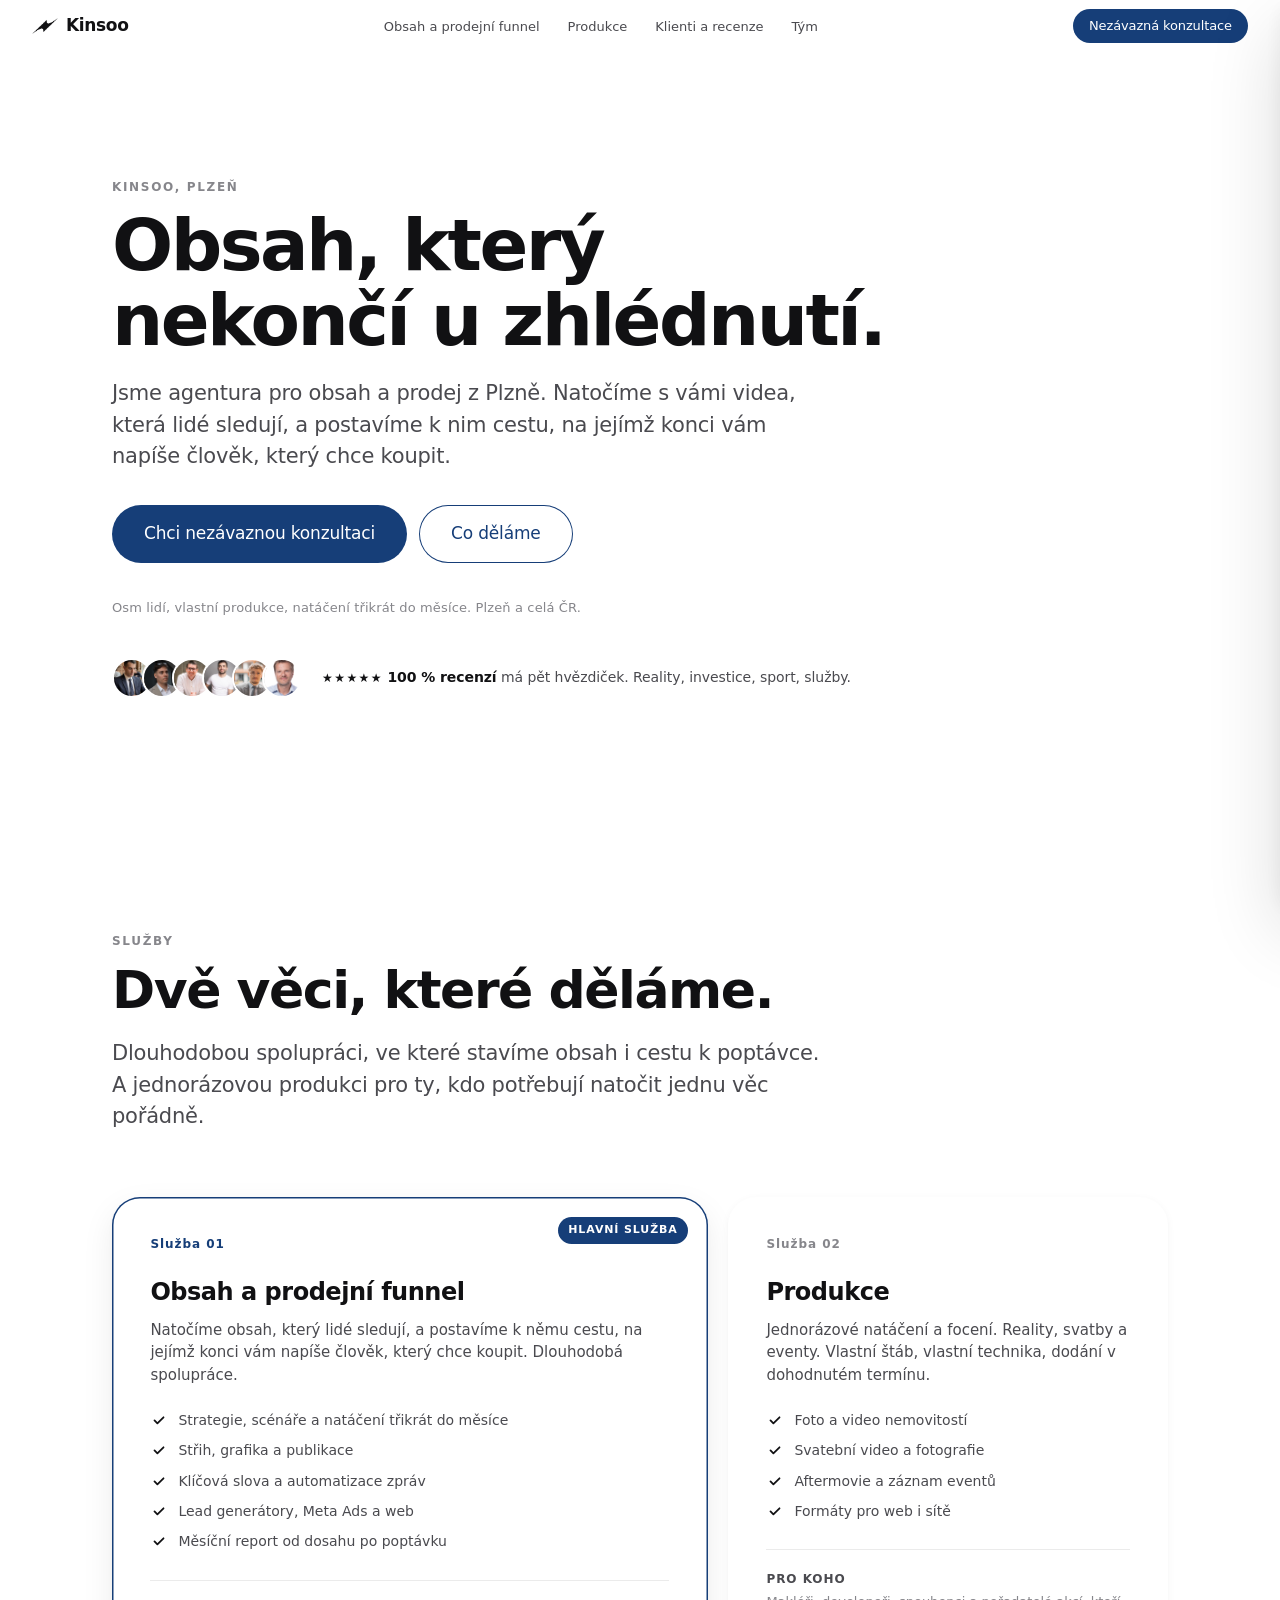
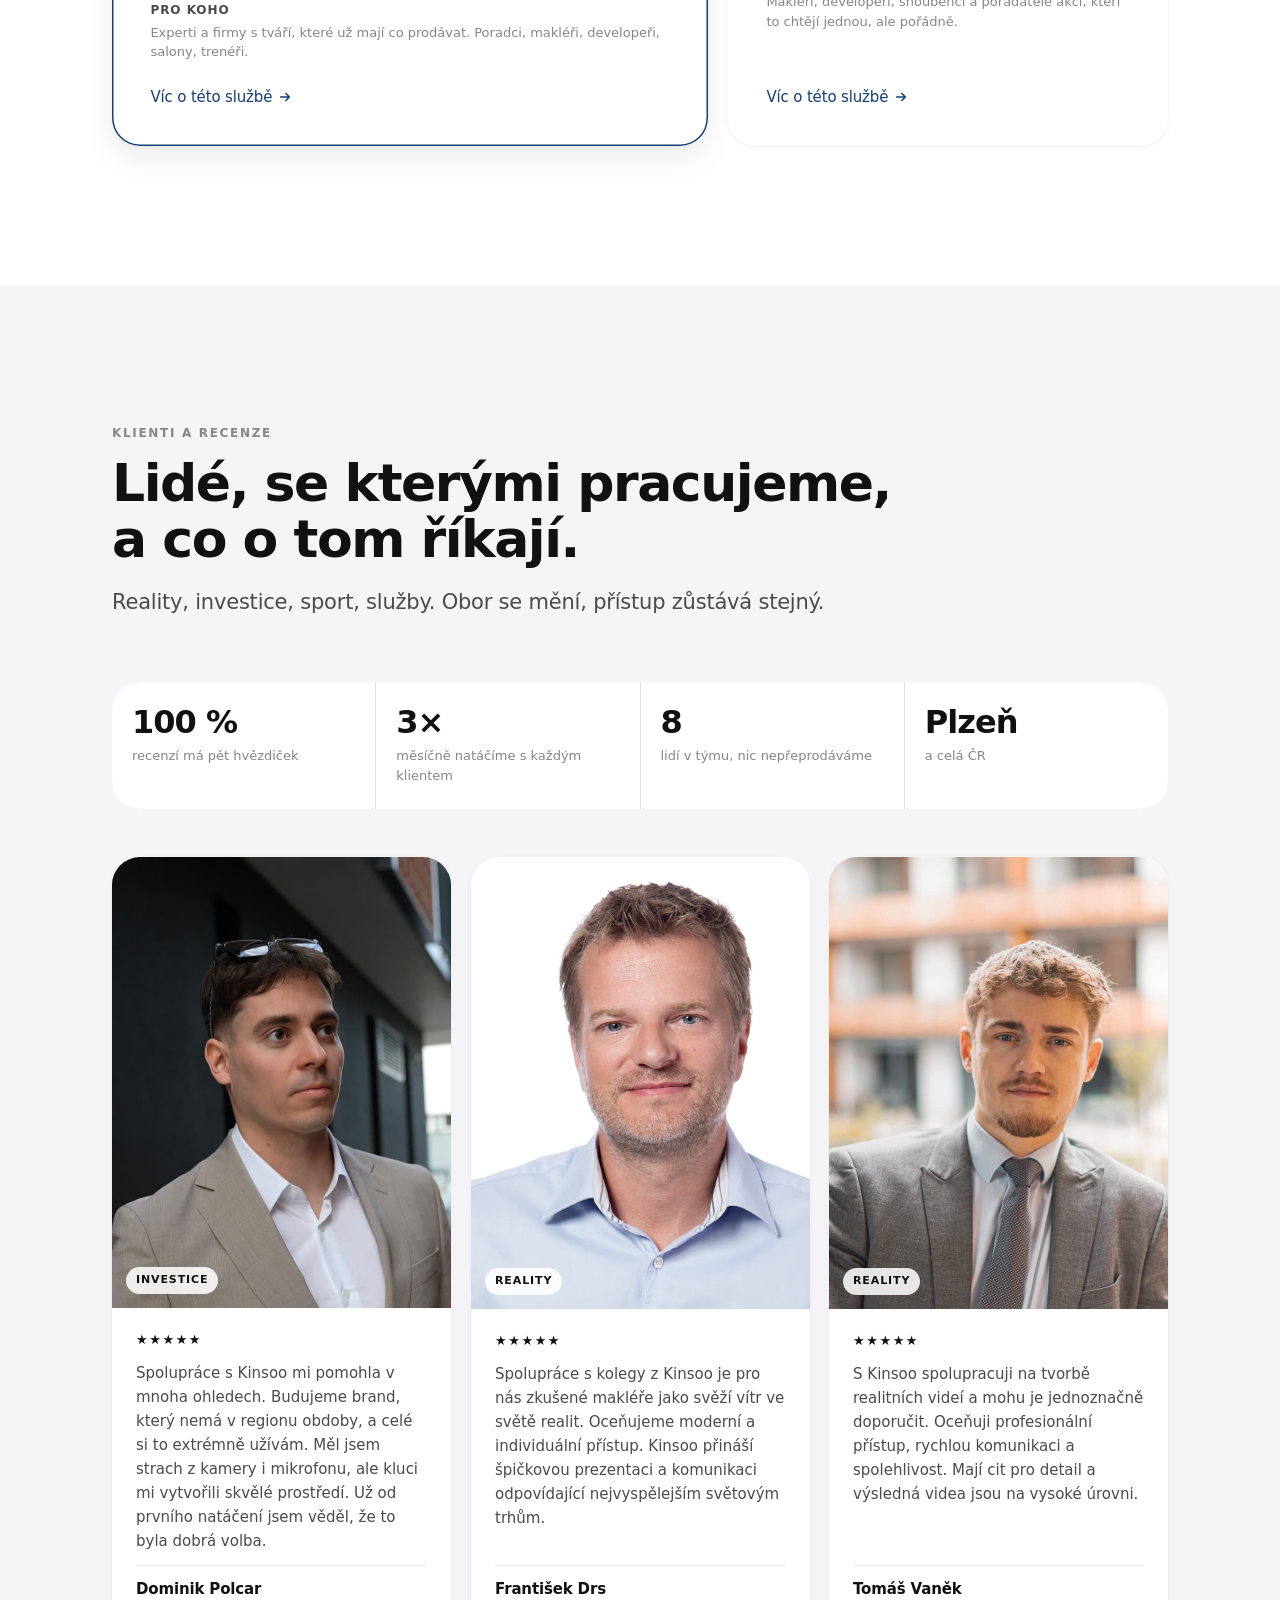
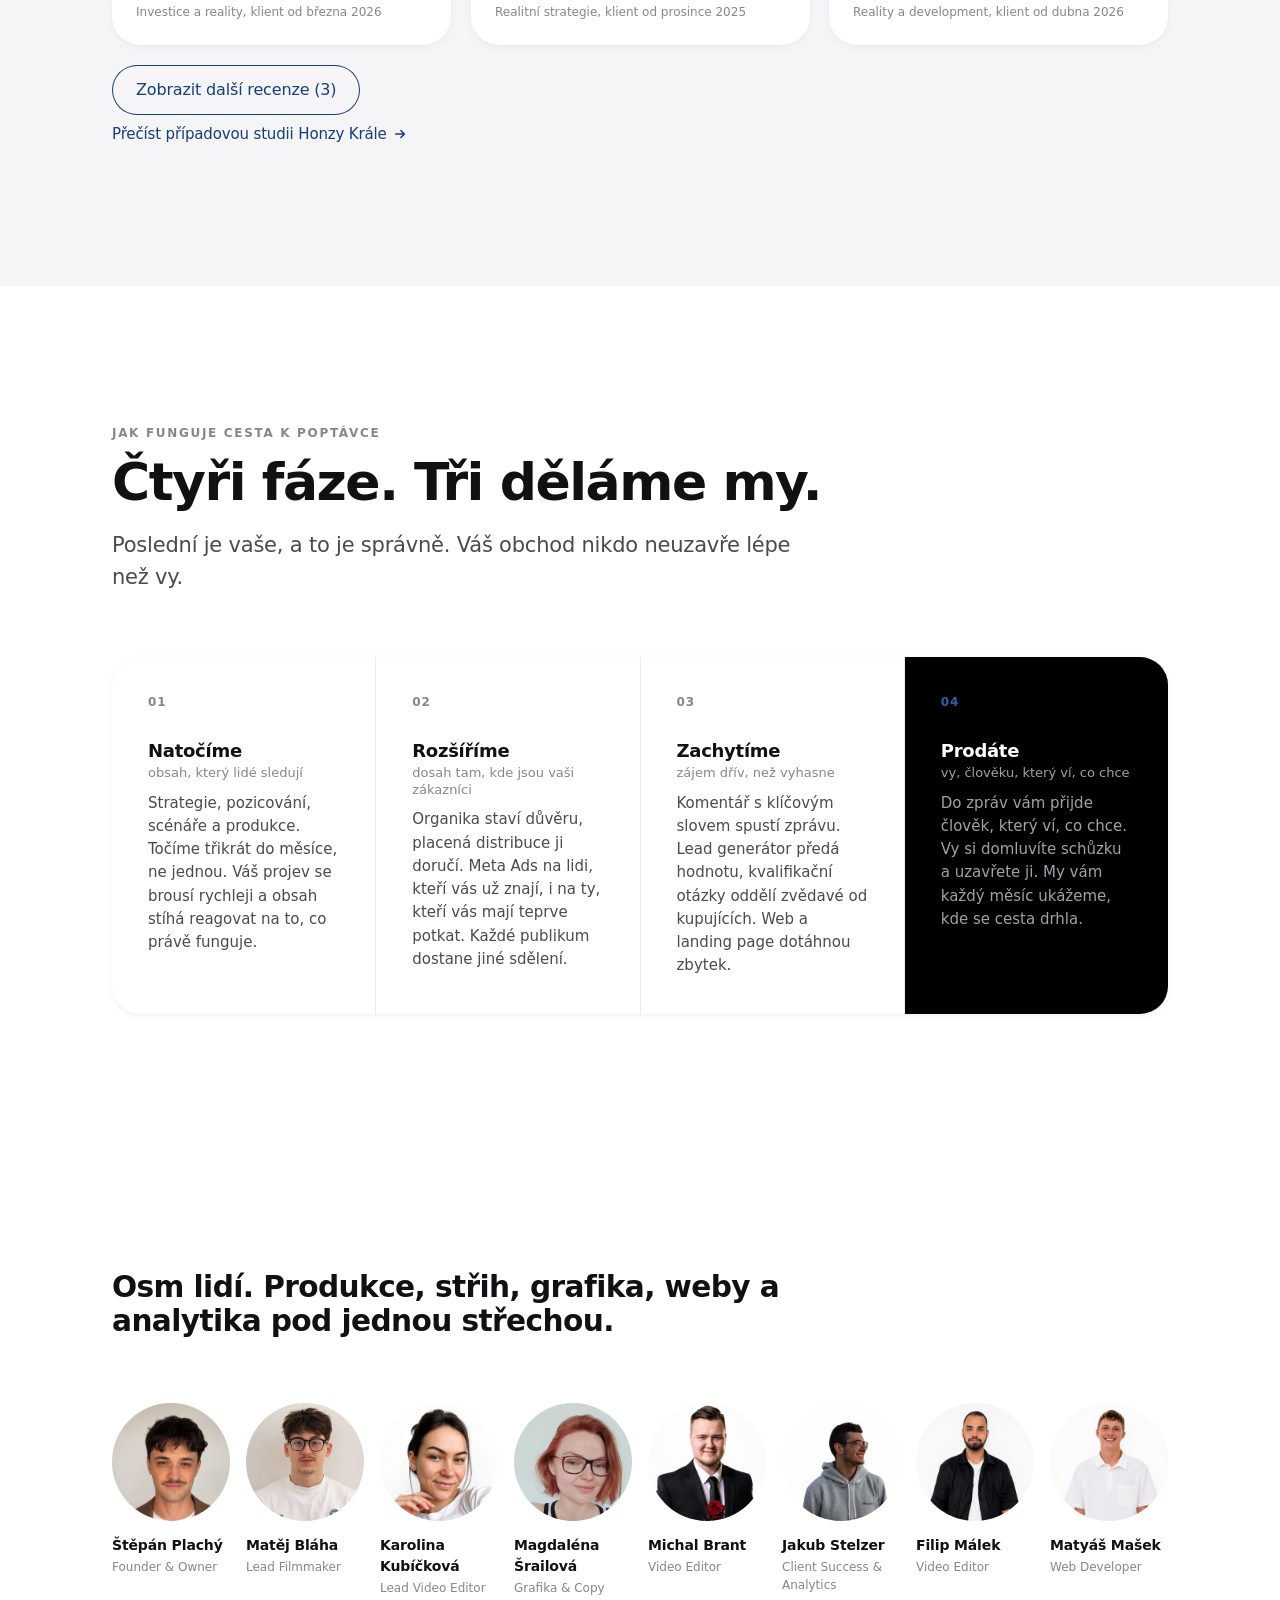
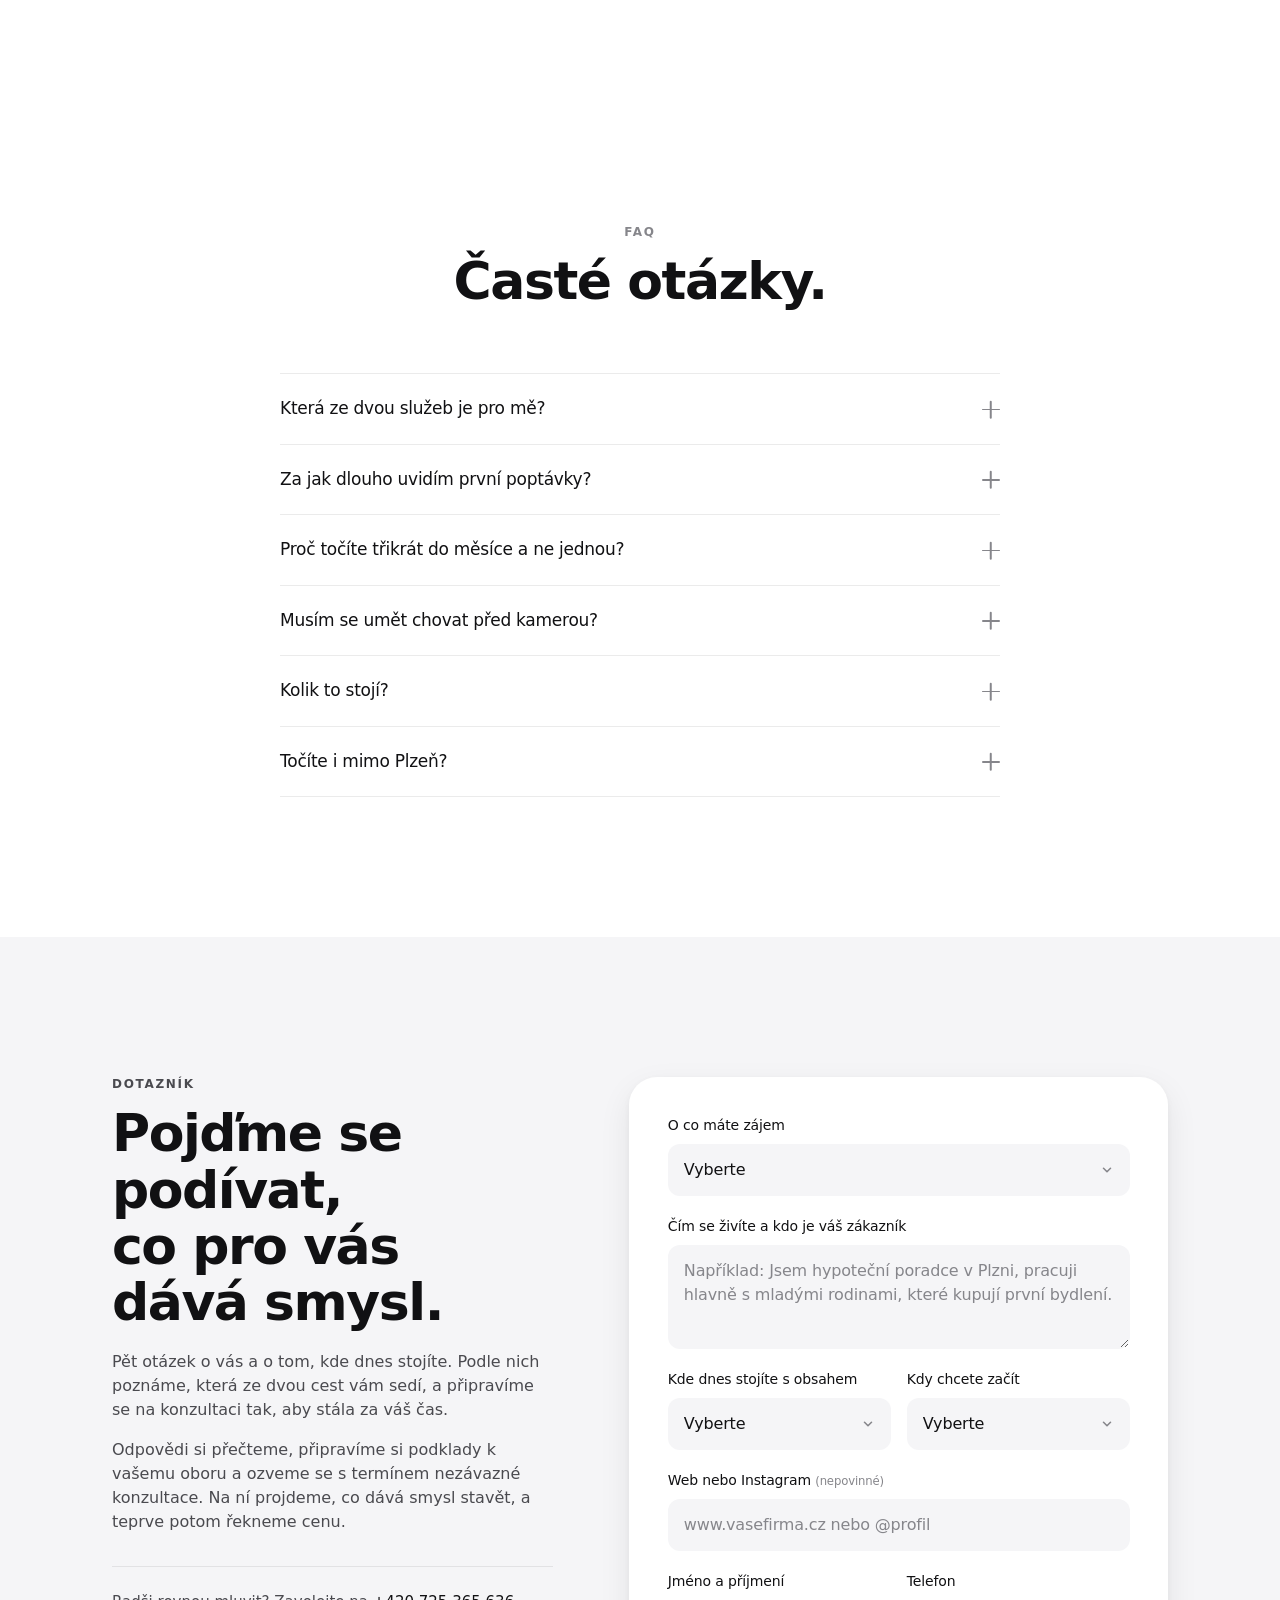
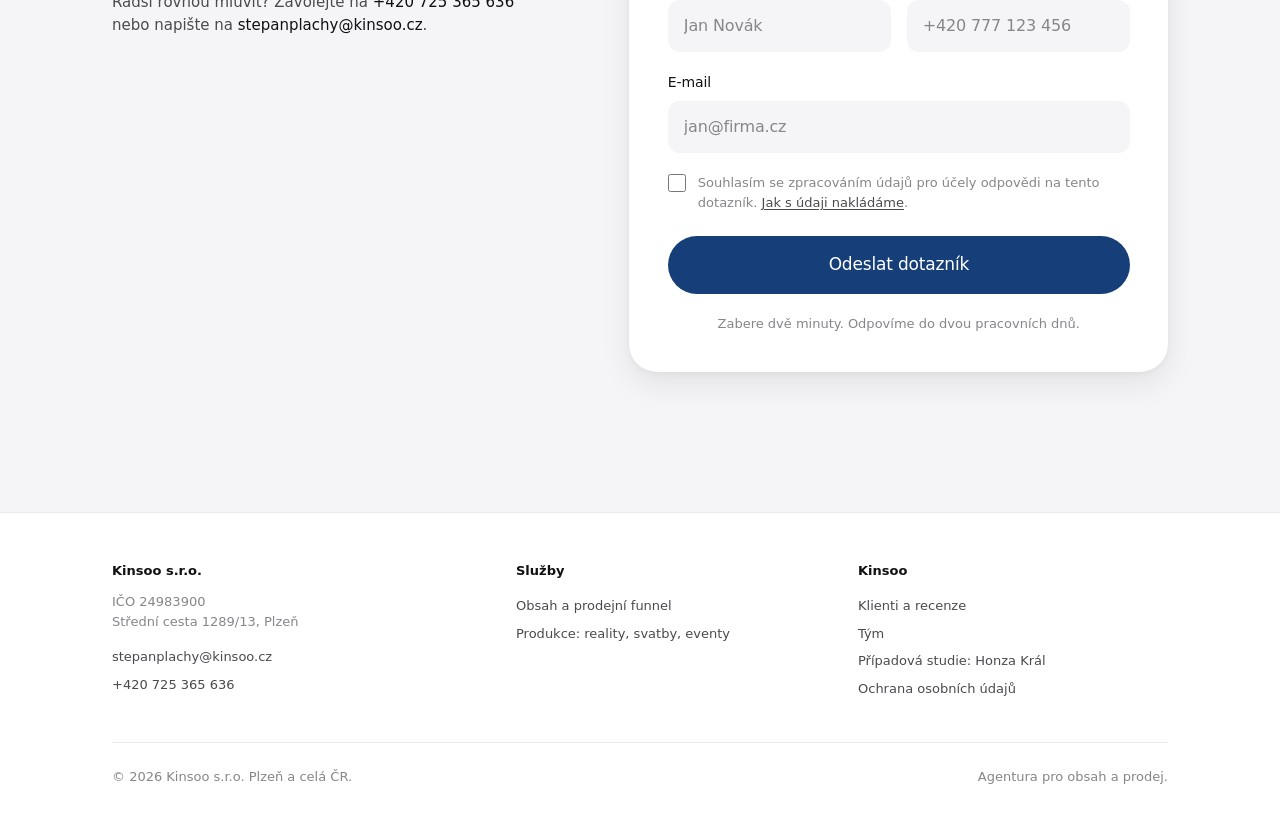
==== commit 5d73b841: "Homepage: tři nejobsáhlejší recenze a rozbalení zbytku, 100 % pěti hvězdiček Co-Authored-By: Claude " ====
--- a/index.html
+++ b/index.html
@@ -67,7 +67,7 @@
       <a class="btn btn-lg btn-ghost" href="#sluzby">Co děláme</a>
     </div>
     <p class="hero-note reveal" data-delay="4">Osm lidí, vlastní produkce, natáčení třikrát do měsíce. Plzeň a celá ČR.</p>
-    <div class="proof-strip reveal" data-delay="4"><div class="avatars"><img src="assets/card-honza.jpg" alt="" loading="lazy" /><img src="assets/card-dominik.jpg" alt="" loading="lazy" /><img src="assets/card-adam.jpg" alt="" loading="lazy" /><img src="assets/card-famil.jpg" alt="" loading="lazy" /><img src="assets/card-tomas.jpg" alt="" loading="lazy" /><img src="assets/card-drs.jpg" alt="" loading="lazy" /></div><span class="text"><span class="stars" aria-label="5 z 5">★★★★★</span> <b>5 z 5</b> ve všech recenzích. Reality, investice, sport, služby.</span></div>
+    <div class="proof-strip reveal" data-delay="4"><div class="avatars"><img src="assets/card-honza.jpg" alt="" loading="lazy" /><img src="assets/card-dominik.jpg" alt="" loading="lazy" /><img src="assets/card-adam.jpg" alt="" loading="lazy" /><img src="assets/card-famil.jpg" alt="" loading="lazy" /><img src="assets/card-tomas.jpg" alt="" loading="lazy" /><img src="assets/card-drs.jpg" alt="" loading="lazy" /></div><span class="text"><span class="stars" aria-label="5 z 5">★★★★★</span> <b>100 % recenzí</b> má pět hvězdiček. Reality, investice, sport, služby.</span></div>
   </div>
 </section>
 <section id="sluzby">
@@ -107,55 +107,59 @@
       <p class="lead reveal" data-delay="2">Reality, investice, sport, služby. Obor se mění, přístup zůstává stejný.</p>
     </div>
     <div class="stats reveal" data-delay="2">
-      <div class="stat"><b>5/5</b><span>ve všech recenzích klientů</span></div>
+      <div class="stat"><b>100&nbsp;%</b><span>recenzí má pět hvězdiček</span></div>
       <div class="stat"><b>3×</b><span>měsíčně natáčíme s každým klientem</span></div>
       <div class="stat"><b>8</b><span>lidí v týmu, nic nepřeprodáváme</span></div>
       <div class="stat"><b>Plzeň</b><span>a celá ČR</span></div>
     </div>
     <div class="proof-grid"><article class="pcard reveal" data-delay="1">
+        <div class="pcard-media"><img src="assets/card-dominik.jpg" alt="Dominik Polcar" loading="lazy" /><span class="pcard-tag">Investice</span></div>
+        <div class="pcard-body">
+          <span class="stars" aria-label="5 z 5">★★★★★</span>
+          <blockquote>Spolupráce s Kinsoo mi pomohla v mnoha ohledech. Budujeme brand, který nemá v regionu obdoby, a celé si to extrémně užívám. Měl jsem strach z kamery i mikrofonu, ale kluci mi vytvořili skvělé prostředí. Už od prvního natáčení jsem věděl, že to byla dobrá volba.</blockquote>
+          <footer><b>Dominik Polcar</b><span>Investice a reality, klient od března 2026</span></footer>
+        </div>
+      </article><article class="pcard reveal" data-delay="2">
+        <div class="pcard-media"><img src="assets/card-drs.jpg" alt="František Drs" loading="lazy" /><span class="pcard-tag">Reality</span></div>
+        <div class="pcard-body">
+          <span class="stars" aria-label="5 z 5">★★★★★</span>
+          <blockquote>Spolupráce s kolegy z Kinsoo je pro nás zkušené makléře jako svěží vítr ve světě realit. Oceňujeme moderní a individuální přístup. Kinsoo přináší špičkovou prezentaci a komunikaci odpovídající nejvyspělejším světovým trhům.</blockquote>
+          <footer><b>František Drs</b><span>Realitní strategie, klient od prosince 2025</span></footer>
+        </div>
+      </article><article class="pcard reveal" data-delay="3">
+        <div class="pcard-media"><img src="assets/card-tomas.jpg" alt="Tomáš Vaněk" loading="lazy" /><span class="pcard-tag">Reality</span></div>
+        <div class="pcard-body">
+          <span class="stars" aria-label="5 z 5">★★★★★</span>
+          <blockquote>S Kinsoo spolupracuji na tvorbě realitních videí a mohu je jednoznačně doporučit. Oceňuji profesionální přístup, rychlou komunikaci a spolehlivost. Mají cit pro detail a výsledná videa jsou na vysoké úrovni.</blockquote>
+          <footer><b>Tomáš Vaněk</b><span>Reality a development, klient od dubna 2026</span></footer>
+        </div>
+      </article></div>
+    <div class="proof-more" id="proofMore"><div class="proof-grid"><article class="pcard reveal" data-delay="1">
+        <div class="pcard-media"><img src="assets/card-famil.jpg" alt="Famil Amirov" loading="lazy" /><span class="pcard-tag">Sport</span></div>
+        <div class="pcard-body">
+          <span class="stars" aria-label="5 z 5">★★★★★</span>
+          <blockquote>Se Štěpánem a jeho týmem jsem spokojený. Vše stříhají včas, sami přicházejí s nápady a člověk u nich má pořád přehled o tom, na čem se pracuje a v jaké je to fázi. Spolupráci doporučuju.</blockquote>
+          <footer><b>Famil Amirov</b><span>Kariéra sportovců, klient od září 2025</span></footer>
+        </div>
+      </article><article class="pcard reveal" data-delay="2">
+        <div class="pcard-media"><img src="assets/card-adam.jpg" alt="Adam Bárta" loading="lazy" /><span class="pcard-tag">Produktivita</span></div>
+        <div class="pcard-body">
+          <span class="stars" aria-label="5 z 5">★★★★★</span>
+          <blockquote>Na klucích z Kinsoo se mi líbí, že se na kameře cítím příjemně a vždycky ze mě dostanou to nejlepší. Výstupy jsou kvalitní a promyšlené, je vidět, že vědí, co dělají, a funguje jim to.</blockquote>
+          <footer><b>Adam Bárta</b><span>Produktivita a automatizace, klient od ledna 2026</span></footer>
+        </div>
+      </article><article class="pcard reveal" data-delay="3">
         <div class="pcard-media"><img src="assets/card-honza.jpg" alt="Honza Král" loading="lazy" /><span class="pcard-tag">Reality</span></div>
         <div class="pcard-body">
           <span class="stars" aria-label="5 z 5">★★★★★</span>
           <blockquote>Pozitivně mě překvapilo, jak rychle se to rozjelo. Poprvé mi z Instagramu přišla reálná poptávka a pak další.</blockquote>
           <footer><b>Honza Král</b><span>Realitní makléř, klient od listopadu 2025</span></footer>
         </div>
-      </article><article class="pcard reveal" data-delay="2">
-        <div class="pcard-media"><img src="assets/card-dominik.jpg" alt="Dominik Polcar" loading="lazy" /><span class="pcard-tag">Investice</span></div>
-        <div class="pcard-body">
-          <span class="stars" aria-label="5 z 5">★★★★★</span>
-          <blockquote>Spolupráce s Kinsoo mi pomohla v mnoha ohledech. Budujeme brand, který nemá v regionu obdoby, a celé si to extrémně užívám. Měl jsem strach z kamery i mikrofonu, ale kluci mi vytvořili skvělé prostředí. Už od prvního natáčení jsem věděl, že to byla dobrá volba.</blockquote>
-          <footer><b>Dominik Polcar</b><span>Investice a reality, klient od března 2026</span></footer>
-        </div>
-      </article><article class="pcard reveal" data-delay="3">
-        <div class="pcard-media"><img src="assets/card-adam.jpg" alt="Adam Bárta" loading="lazy" /><span class="pcard-tag">Produktivita</span></div>
-        <div class="pcard-body">
-          <span class="stars" aria-label="5 z 5">★★★★★</span>
-          <blockquote>Na klucích z Kinsoo se mi líbí, že se na kameře cítím příjemně a vždycky ze mě dostanou to nejlepší. Výstupy jsou kvalitní a promyšlené, je vidět, že vědí, co dělají, a funguje jim to.</blockquote>
-          <footer><b>Adam Bárta</b><span>Produktivita a automatizace, klient od ledna 2026</span></footer>
-        </div>
-      </article><article class="pcard reveal" data-delay="1">
-        <div class="pcard-media"><img src="assets/card-famil.jpg" alt="Famil Amirov" loading="lazy" /><span class="pcard-tag">Sport</span></div>
-        <div class="pcard-body">
-          <span class="stars" aria-label="5 z 5">★★★★★</span>
-          <blockquote>Se Štěpánem a jeho týmem jsem spokojený. Vše stříhají včas, sami přicházejí s nápady a člověk u nich má pořád přehled o tom, na čem se pracuje a v jaké je to fázi. Spolupráci doporučuju.</blockquote>
-          <footer><b>Famil Amirov</b><span>Kariéra sportovců, klient od září 2025</span></footer>
-        </div>
-      </article><article class="pcard reveal" data-delay="2">
-        <div class="pcard-media"><img src="assets/card-tomas.jpg" alt="Tomáš Vaněk" loading="lazy" /><span class="pcard-tag">Reality</span></div>
-        <div class="pcard-body">
-          <span class="stars" aria-label="5 z 5">★★★★★</span>
-          <blockquote>S Kinsoo spolupracuji na tvorbě realitních videí a mohu je jednoznačně doporučit. Oceňuji profesionální přístup, rychlou komunikaci a spolehlivost. Mají cit pro detail a výsledná videa jsou na vysoké úrovni.</blockquote>
-          <footer><b>Tomáš Vaněk</b><span>Reality a development, klient od dubna 2026</span></footer>
-        </div>
-      </article><article class="pcard reveal" data-delay="3">
-        <div class="pcard-media"><img src="assets/card-drs.jpg" alt="František Drs" loading="lazy" /><span class="pcard-tag">Reality</span></div>
-        <div class="pcard-body">
-          <span class="stars" aria-label="5 z 5">★★★★★</span>
-          <blockquote>Spolupráce s kolegy z Kinsoo je pro nás zkušené makléře jako svěží vítr ve světě realit. Oceňujeme moderní a individuální přístup. Kinsoo přináší špičkovou prezentaci a komunikaci odpovídající nejvyspělejším světovým trhům.</blockquote>
-          <footer><b>František Drs</b><span>Realitní strategie, klient od prosince 2025</span></footer>
-        </div>
-      </article></div>
-    <div class="btn-row reveal" data-delay="3"><a class="link" href="case-study-honza-kral.html">Přečíst případovou studii Honzy Krále <svg viewBox="0 0 16 16" fill="none" aria-hidden="true"><path d="M3 8h10M9 4l4 4-4 4" stroke="currentColor" stroke-width="1.8" stroke-linecap="round" stroke-linejoin="round"/></svg></a></div>
+      </article></div></div>
+    <div class="btn-row reveal" data-delay="3" style="margin-top:1.25rem">
+      <button class="btn btn-ghost" type="button" id="proofToggle" aria-expanded="false" aria-controls="proofMore" data-count="3">Zobrazit další recenze (3)</button>
+    </div>
+    <div class="btn-row reveal" data-delay="3" style="margin-top:.5rem"><a class="link" href="case-study-honza-kral.html">Přečíst případovou studii Honzy Krále <svg viewBox="0 0 16 16" fill="none" aria-hidden="true"><path d="M3 8h10M9 4l4 4-4 4" stroke="currentColor" stroke-width="1.8" stroke-linecap="round" stroke-linejoin="round"/></svg></a></div>
   </div>
 </section>
 <section id="jak" class="">
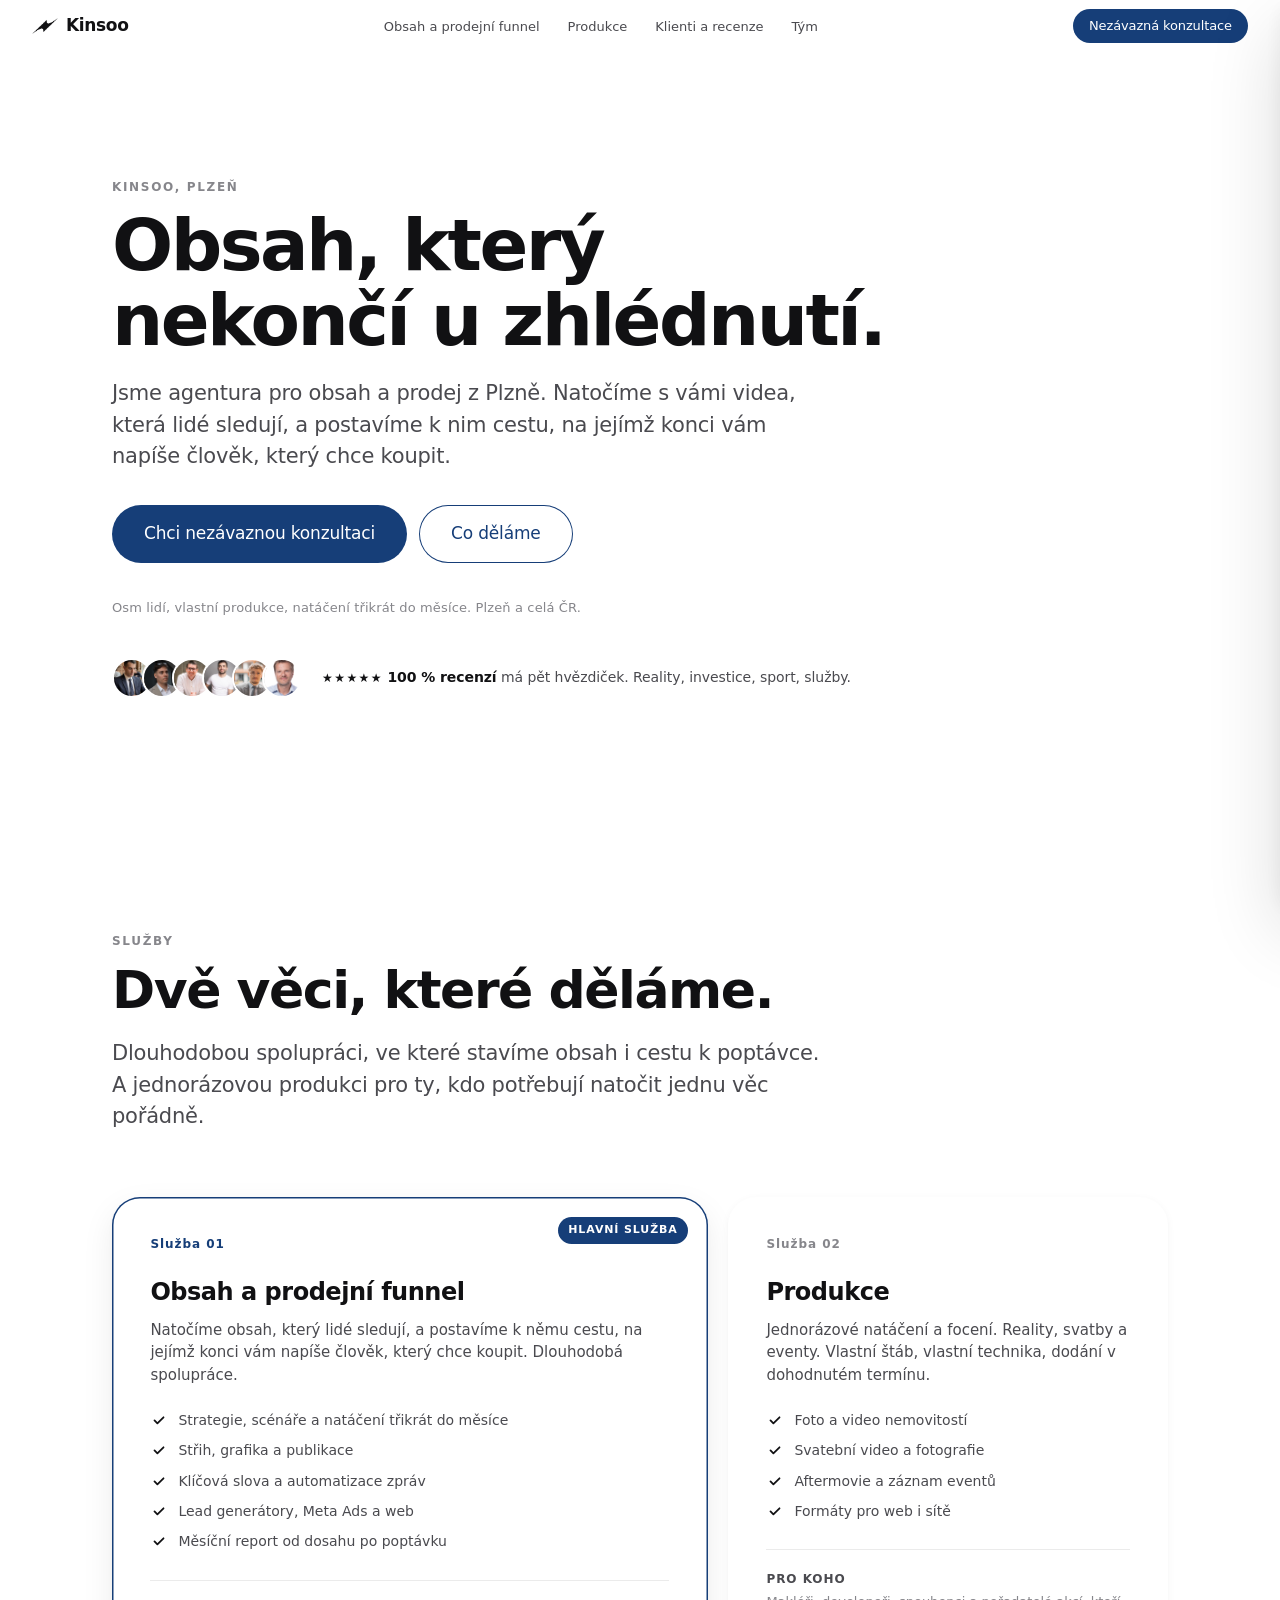
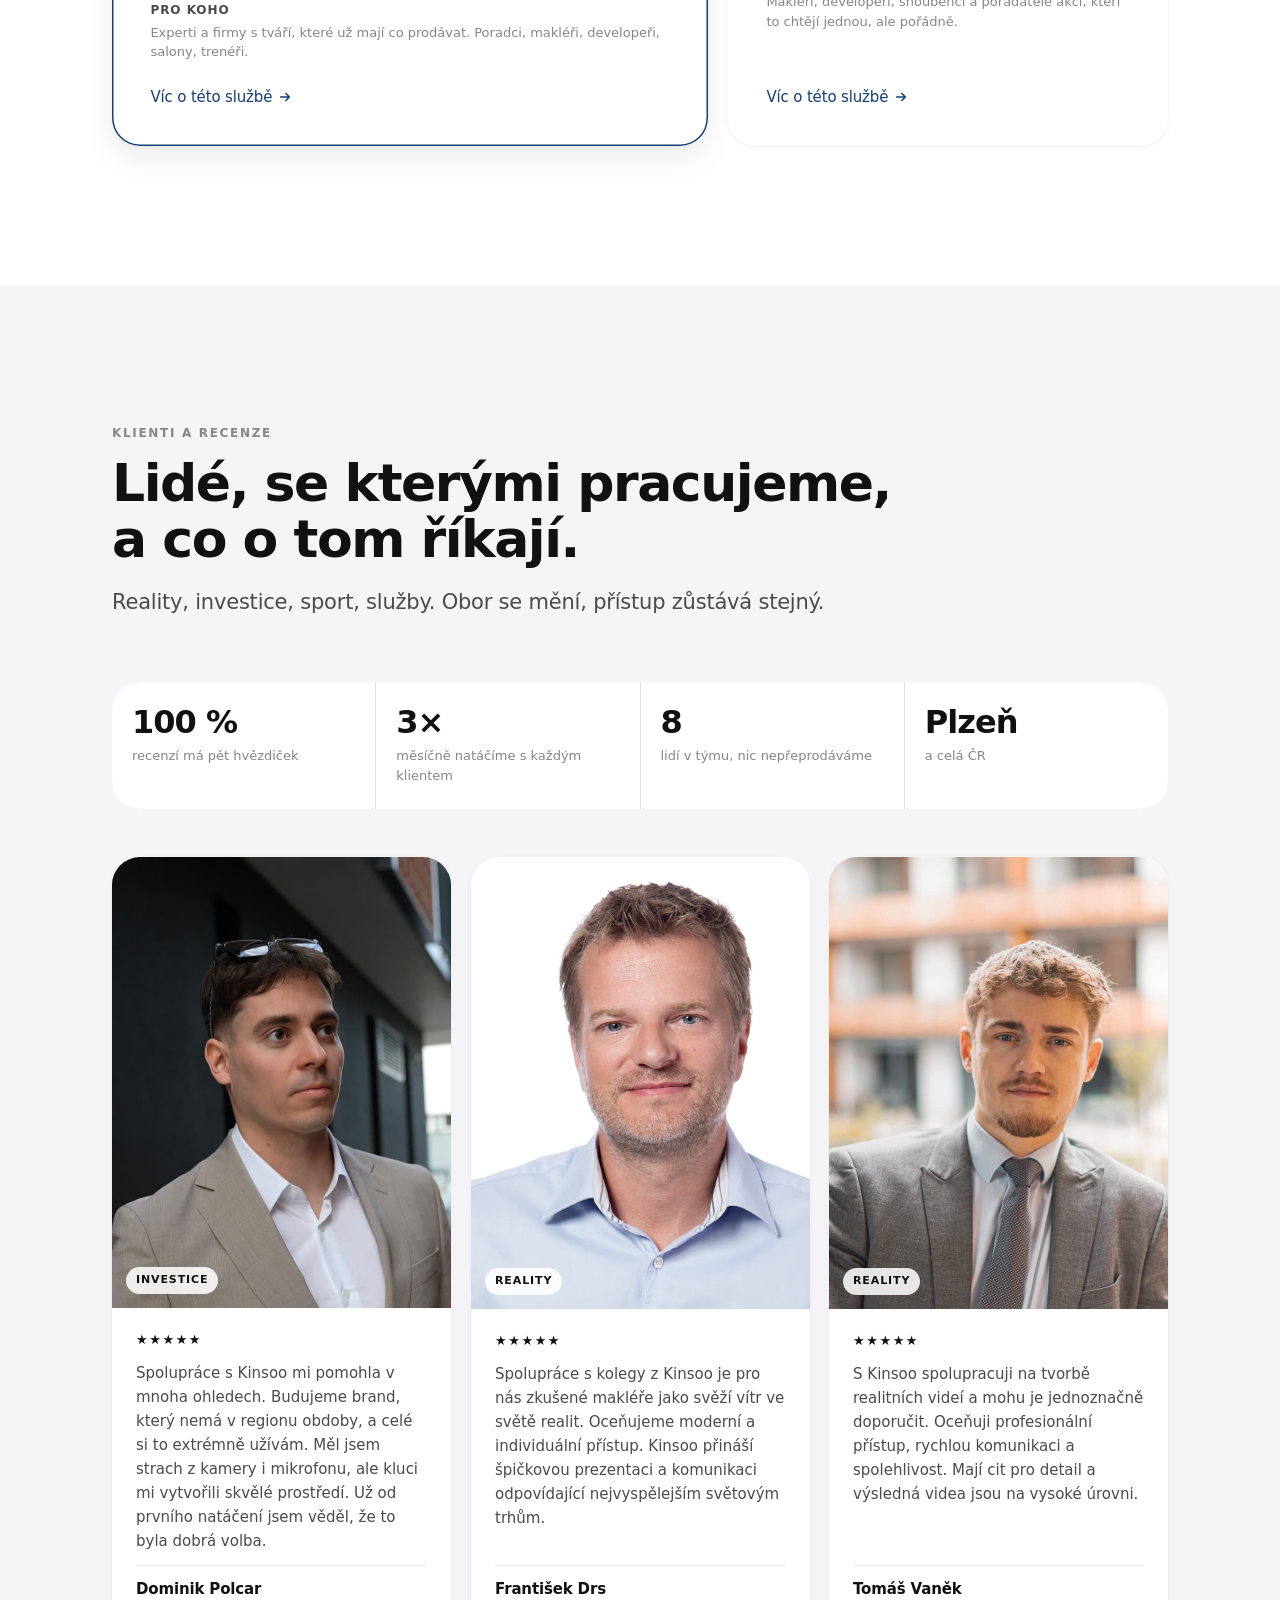
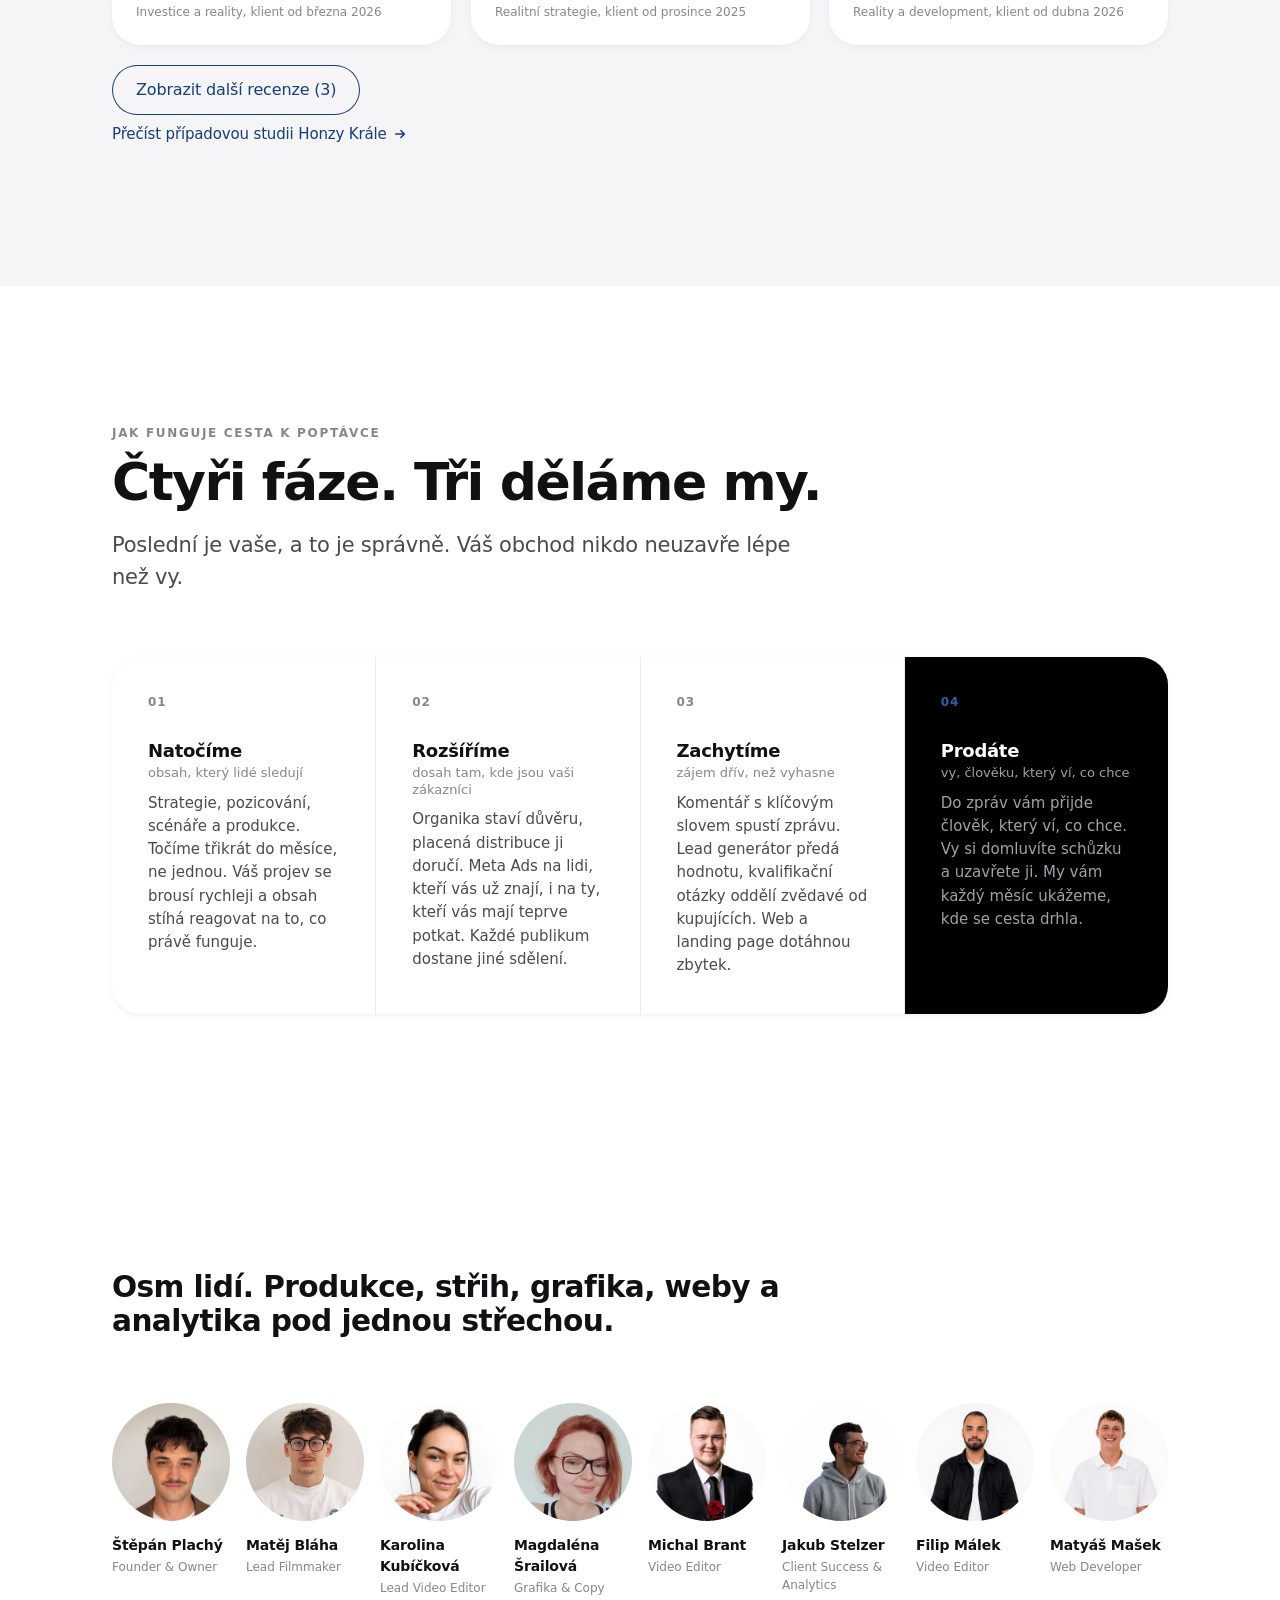
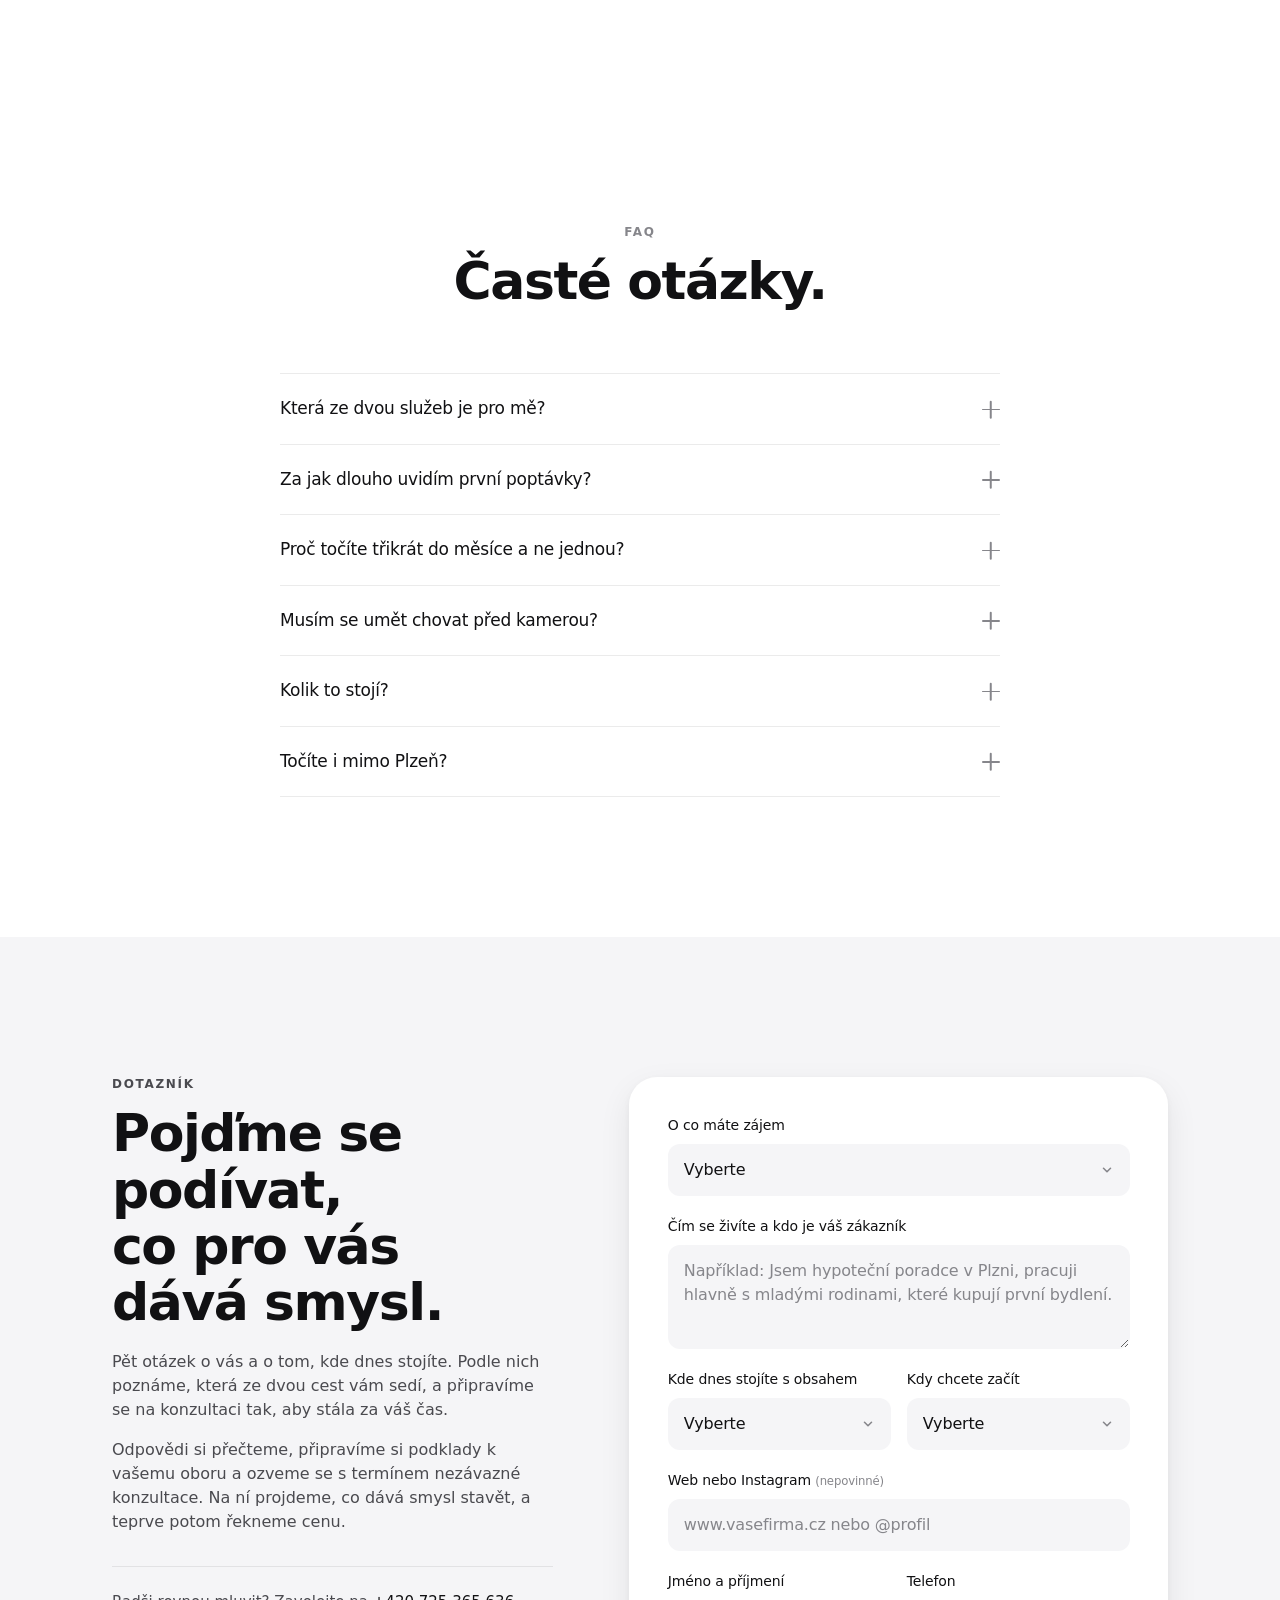
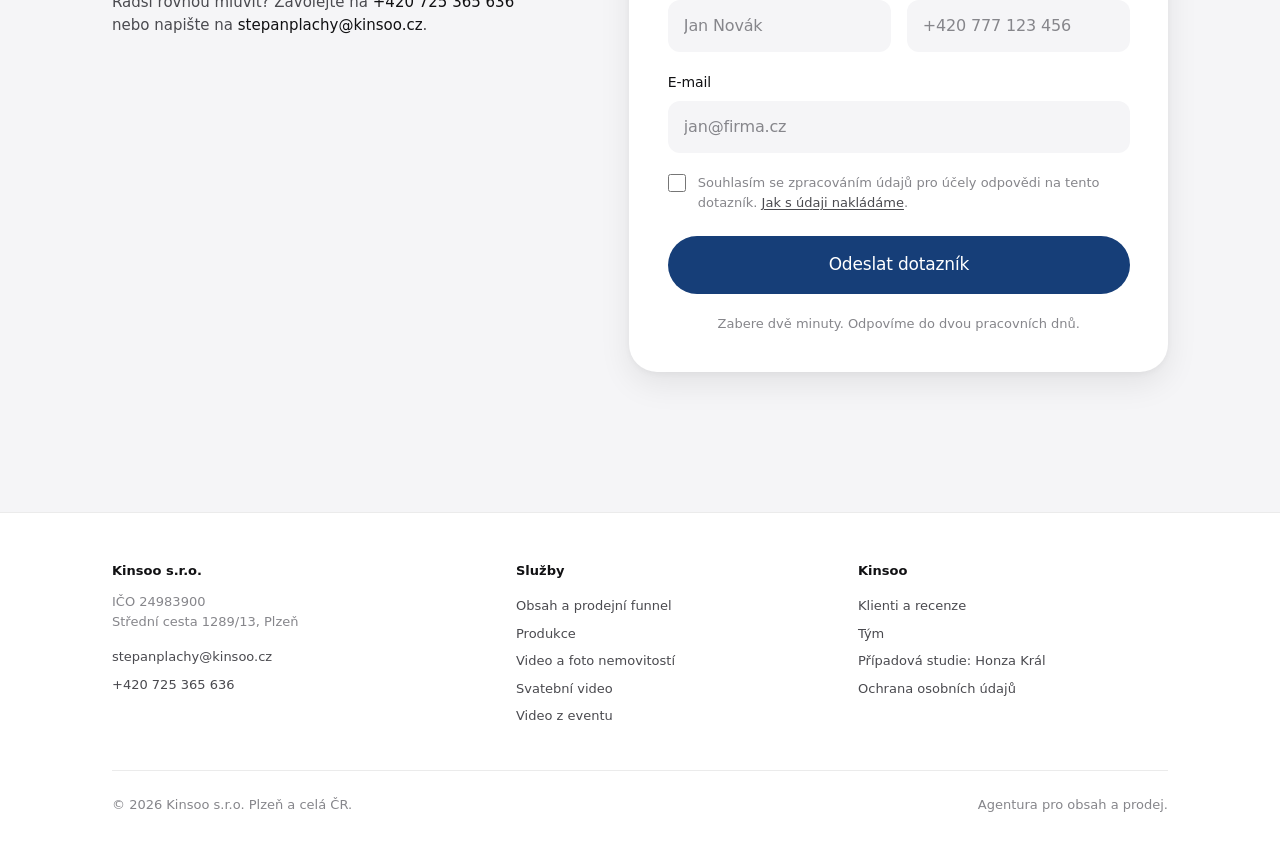
==== commit ffc9f0ef: "Produkce: landing pages reality, svatby, eventy a čisté URL Tři samostatné stránky /produkce/reality" ====
--- a/index.html
+++ b/index.html
@@ -19,20 +19,20 @@
 <meta property="og:locale" content="cs_CZ" />
 <meta property="og:site_name" content="Kinsoo" />
 <meta name="twitter:card" content="summary_large_image" />
-<link rel="icon" href="favicon.ico" sizes="any" />
-<link rel="icon" type="image/png" href="assets/favicon-32.png" sizes="32x32" />
-<link rel="apple-touch-icon" href="assets/apple-touch-icon.png" />
-<link rel="stylesheet" href="kinsoo.css" />
+<link rel="icon" href="/favicon.ico" sizes="any" />
+<link rel="icon" type="image/png" href="/assets/favicon-32.png" sizes="32x32" />
+<link rel="apple-touch-icon" href="/assets/apple-touch-icon.png" />
+<link rel="stylesheet" href="/kinsoo.css" />
 </head>
 <body>
 <header class="nav" id="nav">
   <div class="nav-inner">
-    <a class="brand" href="index.html">
-      <img src="assets/kinsoo-icon-black.png" alt="" width="26" height="16" />
+    <a class="brand" href="/">
+      <img src="/assets/kinsoo-icon-black.png" alt="" width="26" height="16" />
       Kinsoo
     </a>
     <nav aria-label="Hlavní navigace">
-      <ul class="nav-links"><li><a href="obsah-a-prodej.html">Obsah a prodejní funnel</a></li><li><a href="produkce.html">Produkce</a></li><li><a href="index.html#klienti">Klienti a recenze</a></li><li><a href="index.html#tym">Tým</a></li></ul>
+      <ul class="nav-links"><li><a href="/obsah-a-prodej">Obsah a prodejní funnel</a></li><li><a href="/produkce">Produkce</a></li><li><a href="/#klienti">Klienti a recenze</a></li><li><a href="/#tym">Tým</a></li></ul>
     </nav>
     <a class="btn nav-cta" href="#dotaznik">Nezávazná konzultace</a>
     <button class="nav-burger" id="burger" aria-label="Otevřít menu" aria-expanded="false" aria-controls="sheet">
@@ -44,11 +44,11 @@
 <div class="sheet-scrim" id="scrim" hidden></div>
 <nav class="sheet" id="sheet" aria-label="Mobilní navigace" aria-hidden="true">
   <span class="sheet-label">Služby</span>
-  <a href="obsah-a-prodej.html">Obsah a prodejní funnel</a>
-  <a href="produkce.html">Produkce</a>
+  <a href="/obsah-a-prodej">Obsah a prodejní funnel</a>
+  <a href="/produkce">Produkce</a>
   <span class="sheet-label">Kinsoo</span>
-  <a href="index.html#klienti">Klienti a recenze</a>
-  <a href="index.html#tym">Tým</a>
+  <a href="/#klienti">Klienti a recenze</a>
+  <a href="/#tym">Tým</a>
   <a class="btn" href="#dotaznik">Nezávazná konzultace</a>
 </nav>
 
@@ -67,7 +67,7 @@
       <a class="btn btn-lg btn-ghost" href="#sluzby">Co děláme</a>
     </div>
     <p class="hero-note reveal" data-delay="4">Osm lidí, vlastní produkce, natáčení třikrát do měsíce. Plzeň a celá ČR.</p>
-    <div class="proof-strip reveal" data-delay="4"><div class="avatars"><img src="assets/card-honza.jpg" alt="" loading="lazy" /><img src="assets/card-dominik.jpg" alt="" loading="lazy" /><img src="assets/card-adam.jpg" alt="" loading="lazy" /><img src="assets/card-famil.jpg" alt="" loading="lazy" /><img src="assets/card-tomas.jpg" alt="" loading="lazy" /><img src="assets/card-drs.jpg" alt="" loading="lazy" /></div><span class="text"><span class="stars" aria-label="5 z 5">★★★★★</span> <b>100 % recenzí</b> má pět hvězdiček. Reality, investice, sport, služby.</span></div>
+    <div class="proof-strip reveal" data-delay="4"><div class="avatars"><img src="/assets/card-honza.jpg" alt="" loading="lazy" /><img src="/assets/card-dominik.jpg" alt="" loading="lazy" /><img src="/assets/card-adam.jpg" alt="" loading="lazy" /><img src="/assets/card-famil.jpg" alt="" loading="lazy" /><img src="/assets/card-tomas.jpg" alt="" loading="lazy" /><img src="/assets/card-drs.jpg" alt="" loading="lazy" /></div><span class="text"><span class="stars" aria-label="5 z 5">★★★★★</span> <b>100 % recenzí</b> má pět hvězdiček. Reality, investice, sport, služby.</span></div>
   </div>
 </section>
 <section id="sluzby">
@@ -78,7 +78,7 @@
       <p class="lead reveal" data-delay="2">Dlouhodobou spolupráci, ve které stavíme obsah i cestu k poptávce. A jednorázovou produkci pro ty, kdo potřebují natočit jednu věc pořádně.</p>
     </div>
     <div class="services two">
-      <a class="service is-primary reveal" data-delay="1" href="obsah-a-prodej.html">
+      <a class="service is-primary reveal" data-delay="1" href="/obsah-a-prodej">
           <span class="badge">Hlavní služba</span>
           <span class="service-n">Služba 01</span>
           <h3 class="h3">Obsah a prodejní funnel</h3>
@@ -87,7 +87,7 @@
           <div class="service-for"><b>Pro koho</b>Experti a firmy s tváří, které už mají co prodávat. Poradci, makléři, developeři, salony, trenéři.</div>
           <span class="link">Víc o této službě <svg viewBox="0 0 16 16" fill="none" aria-hidden="true"><path d="M3 8h10M9 4l4 4-4 4" stroke="currentColor" stroke-width="1.8" stroke-linecap="round" stroke-linejoin="round"/></svg></span>
         </a>
-      <a class="service reveal" data-delay="2" href="produkce.html">
+      <a class="service reveal" data-delay="2" href="/produkce">
           
           <span class="service-n">Služba 02</span>
           <h3 class="h3">Produkce</h3>
@@ -113,21 +113,21 @@
       <div class="stat"><b>Plzeň</b><span>a celá ČR</span></div>
     </div>
     <div class="proof-grid"><article class="pcard reveal" data-delay="1">
-        <div class="pcard-media"><img src="assets/card-dominik.jpg" alt="Dominik Polcar" loading="lazy" /><span class="pcard-tag">Investice</span></div>
+        <div class="pcard-media"><img src="/assets/card-dominik.jpg" alt="Dominik Polcar" loading="lazy" /><span class="pcard-tag">Investice</span></div>
         <div class="pcard-body">
           <span class="stars" aria-label="5 z 5">★★★★★</span>
           <blockquote>Spolupráce s Kinsoo mi pomohla v mnoha ohledech. Budujeme brand, který nemá v regionu obdoby, a celé si to extrémně užívám. Měl jsem strach z kamery i mikrofonu, ale kluci mi vytvořili skvělé prostředí. Už od prvního natáčení jsem věděl, že to byla dobrá volba.</blockquote>
           <footer><b>Dominik Polcar</b><span>Investice a reality, klient od března 2026</span></footer>
         </div>
       </article><article class="pcard reveal" data-delay="2">
-        <div class="pcard-media"><img src="assets/card-drs.jpg" alt="František Drs" loading="lazy" /><span class="pcard-tag">Reality</span></div>
+        <div class="pcard-media"><img src="/assets/card-drs.jpg" alt="František Drs" loading="lazy" /><span class="pcard-tag">Reality</span></div>
         <div class="pcard-body">
           <span class="stars" aria-label="5 z 5">★★★★★</span>
           <blockquote>Spolupráce s kolegy z Kinsoo je pro nás zkušené makléře jako svěží vítr ve světě realit. Oceňujeme moderní a individuální přístup. Kinsoo přináší špičkovou prezentaci a komunikaci odpovídající nejvyspělejším světovým trhům.</blockquote>
           <footer><b>František Drs</b><span>Realitní strategie, klient od prosince 2025</span></footer>
         </div>
       </article><article class="pcard reveal" data-delay="3">
-        <div class="pcard-media"><img src="assets/card-tomas.jpg" alt="Tomáš Vaněk" loading="lazy" /><span class="pcard-tag">Reality</span></div>
+        <div class="pcard-media"><img src="/assets/card-tomas.jpg" alt="Tomáš Vaněk" loading="lazy" /><span class="pcard-tag">Reality</span></div>
         <div class="pcard-body">
           <span class="stars" aria-label="5 z 5">★★★★★</span>
           <blockquote>S Kinsoo spolupracuji na tvorbě realitních videí a mohu je jednoznačně doporučit. Oceňuji profesionální přístup, rychlou komunikaci a spolehlivost. Mají cit pro detail a výsledná videa jsou na vysoké úrovni.</blockquote>
@@ -135,21 +135,21 @@
         </div>
       </article></div>
     <div class="proof-more" id="proofMore"><div class="proof-grid"><article class="pcard reveal" data-delay="1">
-        <div class="pcard-media"><img src="assets/card-famil.jpg" alt="Famil Amirov" loading="lazy" /><span class="pcard-tag">Sport</span></div>
+        <div class="pcard-media"><img src="/assets/card-famil.jpg" alt="Famil Amirov" loading="lazy" /><span class="pcard-tag">Sport</span></div>
         <div class="pcard-body">
           <span class="stars" aria-label="5 z 5">★★★★★</span>
           <blockquote>Se Štěpánem a jeho týmem jsem spokojený. Vše stříhají včas, sami přicházejí s nápady a člověk u nich má pořád přehled o tom, na čem se pracuje a v jaké je to fázi. Spolupráci doporučuju.</blockquote>
           <footer><b>Famil Amirov</b><span>Kariéra sportovců, klient od září 2025</span></footer>
         </div>
       </article><article class="pcard reveal" data-delay="2">
-        <div class="pcard-media"><img src="assets/card-adam.jpg" alt="Adam Bárta" loading="lazy" /><span class="pcard-tag">Produktivita</span></div>
+        <div class="pcard-media"><img src="/assets/card-adam.jpg" alt="Adam Bárta" loading="lazy" /><span class="pcard-tag">Produktivita</span></div>
         <div class="pcard-body">
           <span class="stars" aria-label="5 z 5">★★★★★</span>
           <blockquote>Na klucích z Kinsoo se mi líbí, že se na kameře cítím příjemně a vždycky ze mě dostanou to nejlepší. Výstupy jsou kvalitní a promyšlené, je vidět, že vědí, co dělají, a funguje jim to.</blockquote>
           <footer><b>Adam Bárta</b><span>Produktivita a automatizace, klient od ledna 2026</span></footer>
         </div>
       </article><article class="pcard reveal" data-delay="3">
-        <div class="pcard-media"><img src="assets/card-honza.jpg" alt="Honza Král" loading="lazy" /><span class="pcard-tag">Reality</span></div>
+        <div class="pcard-media"><img src="/assets/card-honza.jpg" alt="Honza Král" loading="lazy" /><span class="pcard-tag">Reality</span></div>
         <div class="pcard-body">
           <span class="stars" aria-label="5 z 5">★★★★★</span>
           <blockquote>Pozitivně mě překvapilo, jak rychle se to rozjelo. Poprvé mi z Instagramu přišla reálná poptávka a pak další.</blockquote>
@@ -159,7 +159,7 @@
     <div class="btn-row reveal" data-delay="3" style="margin-top:1.25rem">
       <button class="btn btn-ghost" type="button" id="proofToggle" aria-expanded="false" aria-controls="proofMore" data-count="3">Zobrazit další recenze (3)</button>
     </div>
-    <div class="btn-row reveal" data-delay="3" style="margin-top:.5rem"><a class="link" href="case-study-honza-kral.html">Přečíst případovou studii Honzy Krále <svg viewBox="0 0 16 16" fill="none" aria-hidden="true"><path d="M3 8h10M9 4l4 4-4 4" stroke="currentColor" stroke-width="1.8" stroke-linecap="round" stroke-linejoin="round"/></svg></a></div>
+    <div class="btn-row reveal" data-delay="3" style="margin-top:.5rem"><a class="link" href="/case-study-honza-kral">Přečíst případovou studii Honzy Krále <svg viewBox="0 0 16 16" fill="none" aria-hidden="true"><path d="M3 8h10M9 4l4 4-4 4" stroke="currentColor" stroke-width="1.8" stroke-linecap="round" stroke-linejoin="round"/></svg></a></div>
   </div>
 </section>
 <section id="jak" class="">
@@ -200,7 +200,7 @@
       <h2 class="h2 reveal" data-delay="1">Osm lidí. Produkce, střih, grafika, weby a analytika pod jednou střechou.</h2>
       
     </div>
-    <div class="team-strip"><div class="member reveal" data-delay="1"><img src="assets/team/stepan.jpg" alt="Štěpán Plachý" loading="lazy" /><b>Štěpán Plachý</b><span>Founder &amp; Owner</span></div><div class="member reveal" data-delay="2"><img src="assets/team/matej.jpg" alt="Matěj Bláha" loading="lazy" /><b>Matěj Bláha</b><span>Lead Filmmaker</span></div><div class="member reveal" data-delay="3"><img src="assets/team/karolina.jpg" alt="Karolina Kubíčková" loading="lazy" /><b>Karolina Kubíčková</b><span>Lead Video Editor</span></div><div class="member reveal" data-delay="4"><img src="assets/team/magdalena.jpg" alt="Magdaléna Šrailová" loading="lazy" /><b>Magdaléna Šrailová</b><span>Grafika &amp; Copy</span></div><div class="member reveal" data-delay="1"><img src="assets/team/michal.jpg" alt="Michal Brant" loading="lazy" /><b>Michal Brant</b><span>Video Editor</span></div><div class="member reveal" data-delay="2"><img src="assets/team/jakub.jpg" alt="Jakub Stelzer" loading="lazy" /><b>Jakub Stelzer</b><span>Client Success &amp; Analytics</span></div><div class="member reveal" data-delay="3"><img src="assets/team/filip.jpg" alt="Filip Málek" loading="lazy" /><b>Filip Málek</b><span>Video Editor</span></div><div class="member reveal" data-delay="4"><img src="assets/team/matyas.jpg" alt="Matyáš Mašek" loading="lazy" /><b>Matyáš Mašek</b><span>Web Developer</span></div></div>
+    <div class="team-strip"><div class="member reveal" data-delay="1"><img src="/assets/team/stepan.jpg" alt="Štěpán Plachý" loading="lazy" /><b>Štěpán Plachý</b><span>Founder &amp; Owner</span></div><div class="member reveal" data-delay="2"><img src="/assets/team/matej.jpg" alt="Matěj Bláha" loading="lazy" /><b>Matěj Bláha</b><span>Lead Filmmaker</span></div><div class="member reveal" data-delay="3"><img src="/assets/team/karolina.jpg" alt="Karolina Kubíčková" loading="lazy" /><b>Karolina Kubíčková</b><span>Lead Video Editor</span></div><div class="member reveal" data-delay="4"><img src="/assets/team/magdalena.jpg" alt="Magdaléna Šrailová" loading="lazy" /><b>Magdaléna Šrailová</b><span>Grafika &amp; Copy</span></div><div class="member reveal" data-delay="1"><img src="/assets/team/michal.jpg" alt="Michal Brant" loading="lazy" /><b>Michal Brant</b><span>Video Editor</span></div><div class="member reveal" data-delay="2"><img src="/assets/team/jakub.jpg" alt="Jakub Stelzer" loading="lazy" /><b>Jakub Stelzer</b><span>Client Success &amp; Analytics</span></div><div class="member reveal" data-delay="3"><img src="/assets/team/filip.jpg" alt="Filip Málek" loading="lazy" /><b>Filip Málek</b><span>Video Editor</span></div><div class="member reveal" data-delay="4"><img src="/assets/team/matyas.jpg" alt="Matyáš Mašek" loading="lazy" /><b>Matyáš Mašek</b><span>Web Developer</span></div></div>
   </div>
 </section>
 <section id="faq">
@@ -248,7 +248,7 @@
       <input type="hidden" name="_subject" value="Nový dotazník z kinsoo.cz" />
       <input type="hidden" name="_captcha" value="false" />
       <input type="hidden" name="_template" value="table" />
-      <input type="hidden" name="_next" value="https://www.kinsoo.cz/dekujeme.html" />
+      <input type="hidden" name="_next" value="https://www.kinsoo.cz/dekujeme" />
       <input type="text" name="_honey" style="display:none" tabindex="-1" autocomplete="off" />
 
       <div class="field">
@@ -302,7 +302,7 @@
       </div>
       <label class="check">
         <input type="checkbox" name="gdpr" value="souhlas" required />
-        <span>Souhlasím se zpracováním údajů pro účely odpovědi na tento dotazník. <a href="ochrana-osobnich-udaju.html">Jak s údaji nakládáme</a>.</span>
+        <span>Souhlasím se zpracováním údajů pro účely odpovědi na tento dotazník. <a href="/ochrana-osobnich-udaju">Jak s údaji nakládáme</a>.</span>
       </label>
       <button class="btn btn-lg" type="submit">Odeslat dotazník</button>
       <p class="form-note">Zabere dvě minuty. Odpovíme do dvou pracovních dnů.</p>
@@ -321,15 +321,18 @@
       </div>
       <div class="footer-col">
         <b>Služby</b>
-        <a href="obsah-a-prodej.html">Obsah a prodejní funnel</a>
-        <a href="produkce.html">Produkce: reality, svatby, eventy</a>
+        <a href="/obsah-a-prodej">Obsah a prodejní funnel</a>
+        <a href="/produkce">Produkce</a>
+        <a href="/produkce/reality">Video a foto nemovitostí</a>
+        <a href="/produkce/svatby">Svatební video</a>
+        <a href="/produkce/eventy">Video z eventu</a>
       </div>
       <div class="footer-col">
         <b>Kinsoo</b>
-        <a href="index.html#klienti">Klienti a recenze</a>
-        <a href="index.html#tym">Tým</a>
-        <a href="case-study-honza-kral.html">Případová studie: Honza Král</a>
-        <a href="ochrana-osobnich-udaju.html">Ochrana osobních údajů</a>
+        <a href="/#klienti">Klienti a recenze</a>
+        <a href="/#tym">Tým</a>
+        <a href="/case-study-honza-kral">Případová studie: Honza Král</a>
+        <a href="/ochrana-osobnich-udaju">Ochrana osobních údajů</a>
       </div>
     </div>
     <div class="footer-bottom">
@@ -339,6 +342,6 @@
   </div>
 </footer>
 
-<script src="kinsoo.js" defer></script>
+<script src="/kinsoo.js" defer></script>
 </body>
 </html>
--- a/kinsoo.css
+++ b/kinsoo.css
@@ -179,6 +179,10 @@
   .nav-burger{display:grid}
 }
 
+/* Minimal nav for ad landing pages: logo + one button, on every width */
+.nav-minimal .nav-cta{display:inline-flex}
+@media (max-width:900px){.nav-minimal .nav-cta{display:inline-flex}}
+
 /* ---------- Mobile sheet: enters and exits along the same path ---------- */
 .sheet-scrim{
   position:fixed;inset:0;z-index:110;background:rgba(0,0,0,.28);
@@ -246,6 +250,13 @@
 .hero-kicker a{display:inline-flex;align-items:center;gap:.375rem;color:var(--ink-2)}
 .hero-kicker a:hover{color:var(--ink)}
 .hero-kicker svg{width:12px;height:12px}
+
+/* Landing hero: text, then one big photo */
+.hero-lp{min-height:0;padding-bottom:clamp(40px,6vw,64px)}
+.hero-lp .hero-inner{margin-bottom:clamp(2rem,5vw,3.5rem)}
+.lp-media{aspect-ratio:21/9;border-radius:var(--r-xl)}
+.lp-media img{width:100%;height:100%;object-fit:cover}
+@media (max-width:720px){.lp-media{aspect-ratio:4/3}}
 
 /* ---------- Problem: big statement ---------- */
 .statement{max-width:24ch}
@@ -440,6 +451,19 @@
 .reel-ph-text{font-family:var(--font-display);font-weight:600;font-size:.9375rem;letter-spacing:-.01em;color:var(--ink);line-height:1.35}
 .reel-ph-text small{display:block;margin-top:.25rem;font-family:var(--font-text);font-weight:400;font-size:.75rem;color:var(--ink-3);letter-spacing:0}
 
+/* Photo cards that link to landing pages */
+.reel-link{display:block;color:inherit}
+.reel-link .reel{transition:transform var(--t-med) var(--ease-out),box-shadow var(--t-med) var(--ease-out);will-change:transform}
+.reel-link:hover .reel{transform:translate3d(0,-4px,0);box-shadow:var(--shadow)}
+.reel-link:active .reel{transform:scale(.99)}
+.pcard-photo{box-shadow:var(--shadow-sm)}
+.pcard-photo img{width:100%;height:100%;object-fit:cover}
+.reel-cap{margin-top:.875rem;display:flex;flex-direction:column;gap:.125rem}
+.reel-cap b{display:inline-flex;align-items:center;gap:.375rem;font-family:var(--font-display);font-weight:600;font-size:1rem;letter-spacing:-.01em}
+.reel-cap b svg{width:14px;height:14px;transition:transform var(--t-fast) var(--ease-out)}
+.reel-link:hover .reel-cap b svg{transform:translateX(3px)}
+.reel-cap span{font-size:.8125rem;color:var(--ink-3)}
+
 /* ---------- Compact team strip ---------- */
 .team-strip{display:grid;grid-template-columns:repeat(8,1fr);gap:1rem}
 @media (max-width:1000px){.team-strip{grid-template-columns:repeat(4,1fr)}}
@@ -447,11 +471,24 @@
 .team-strip .member img{border-radius:50%}
 .team-strip .member b{font-size:.875rem}
 .team-strip .member span{font-size:.75rem}
+.team-strip.crew{grid-template-columns:repeat(3,minmax(0,200px));justify-content:start;gap:1.5rem}
+@media (max-width:520px){.team-strip.crew{grid-template-columns:repeat(3,1fr);gap:.75rem}}
 
 /* ---------- Segment cards (produkce) ---------- */
 .segments{display:grid;grid-template-columns:repeat(3,1fr);gap:1.25rem}
 @media (max-width:960px){.segments{grid-template-columns:1fr}}
-.segment{background:#fff;border-radius:var(--r-lg);padding:clamp(1.75rem,3vw,2.25rem);box-shadow:var(--shadow-sm);display:flex;flex-direction:column}
+.segment{
+  background:#fff;border-radius:var(--r-lg);overflow:hidden;box-shadow:var(--shadow-sm);
+  display:flex;flex-direction:column;color:inherit;
+  transition:transform var(--t-med) var(--ease-out),box-shadow var(--t-med) var(--ease-out);will-change:transform;
+}
+.segment:hover{transform:translate3d(0,-4px,0);box-shadow:var(--shadow)}
+.segment:active{transform:scale(.99)}
+.segment-media{display:block;aspect-ratio:16/10;background:var(--bg-alt)}
+.segment-media img{width:100%;height:100%;object-fit:cover}
+.segment-ph{display:grid;place-items:center;text-align:center;padding:1.5rem;border-bottom:1px dashed var(--line-strong)}
+.segment-body{display:flex;flex-direction:column;flex:1;padding:clamp(1.5rem,2.6vw,2rem)}
+.segment .btn svg{width:14px;height:14px}
 .segment h3{font-size:clamp(1.25rem,2vw,1.5rem);letter-spacing:-.02em;margin-bottom:.625rem}
 .segment p{font-size:.9375rem;line-height:1.55;color:var(--ink-2);margin-bottom:1.25rem}
 .segment ul{list-style:none;margin:0 0 1.75rem;padding:0;display:grid;gap:.5rem}
@@ -655,7 +692,8 @@
   *,*::before,*::after{animation-duration:.01ms !important;animation-iteration-count:1 !important}
   .reveal{transition:opacity 200ms ease;transform:none !important}
   .reveal.is-in{transform:none !important}
-  .client:hover,.service:hover,.xlink:hover,.pcard:hover{transform:none}
+  .client:hover,.service:hover,.xlink:hover,.pcard:hover,.segment:hover,.reel-link:hover .reel{transform:none}
+  .reel-link:hover .reel-cap b svg{transform:none}
   .btn:active,.rail-btn:active,.rcard:active,.nav-burger:active,.modal-close:active,.service:active,.reel-toggle:active{transform:none}
   .modal-card{transform:none !important}
   .link:hover svg{transform:none}
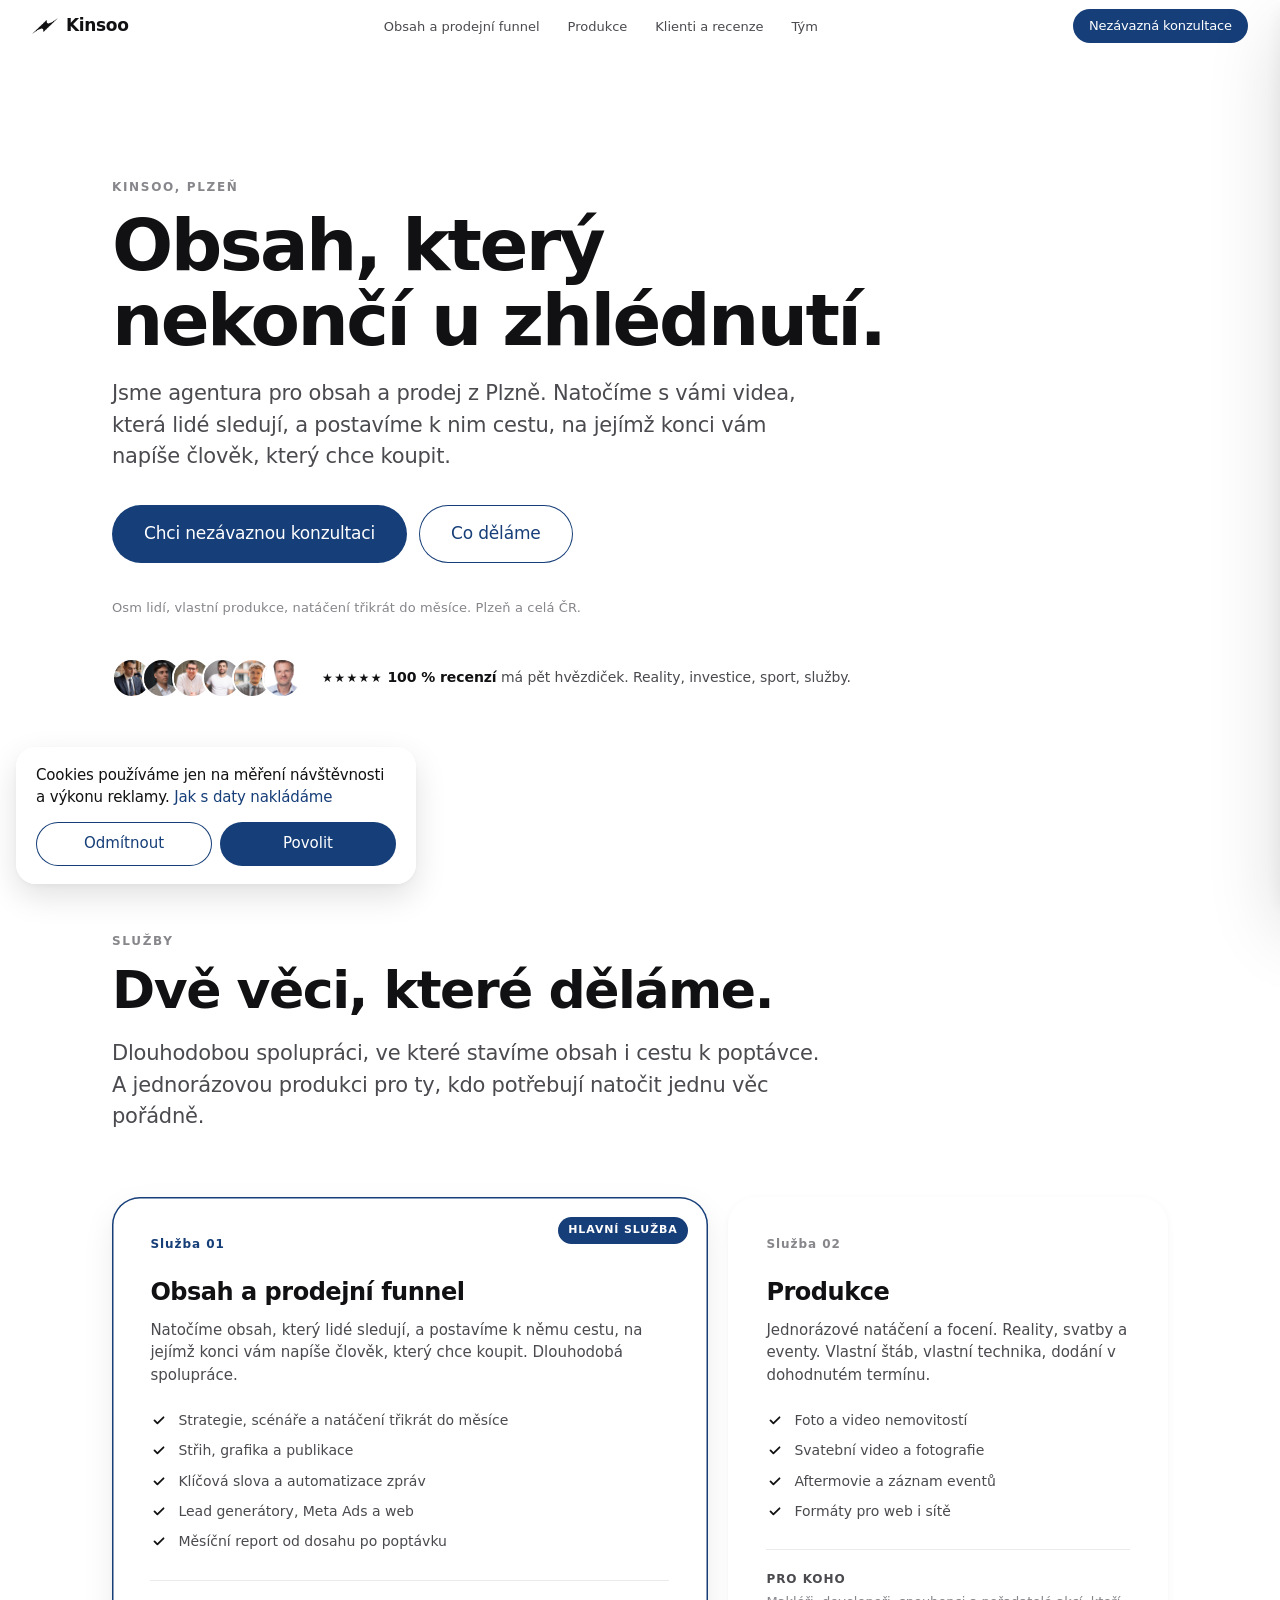
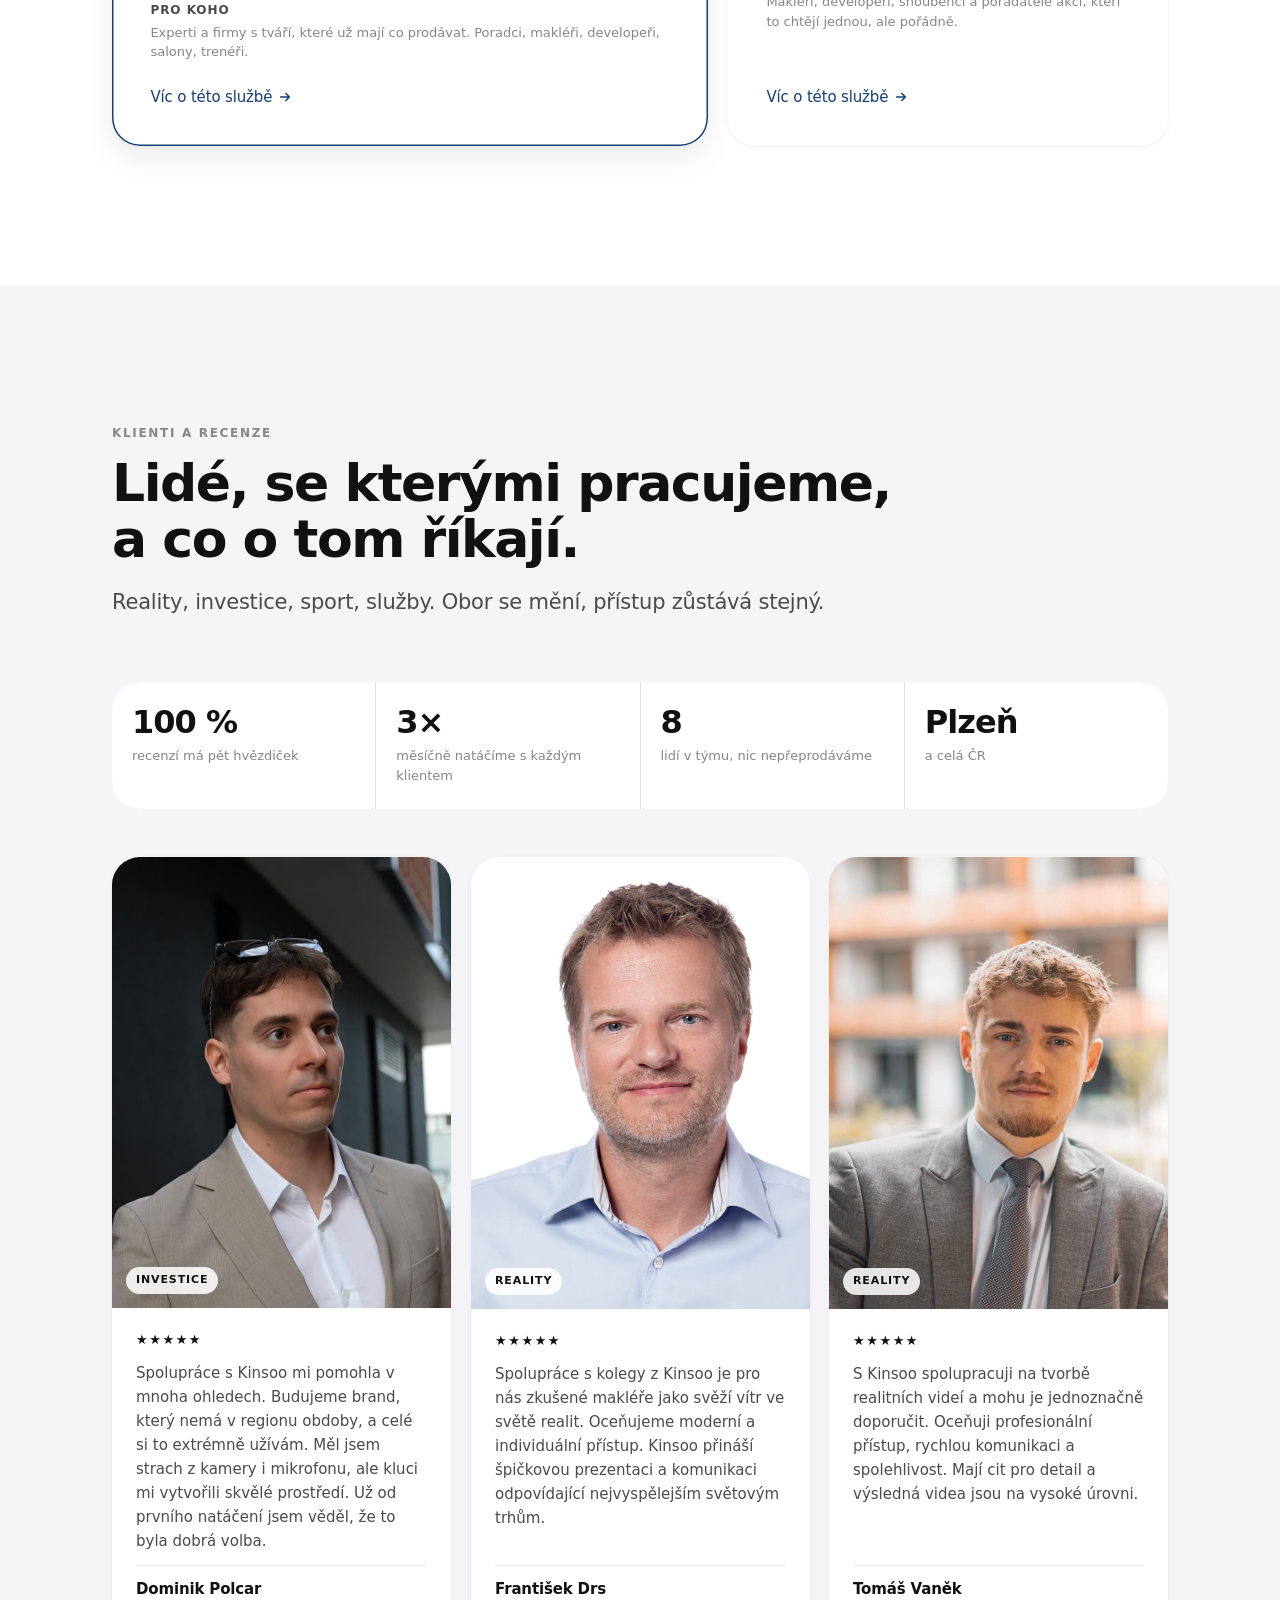
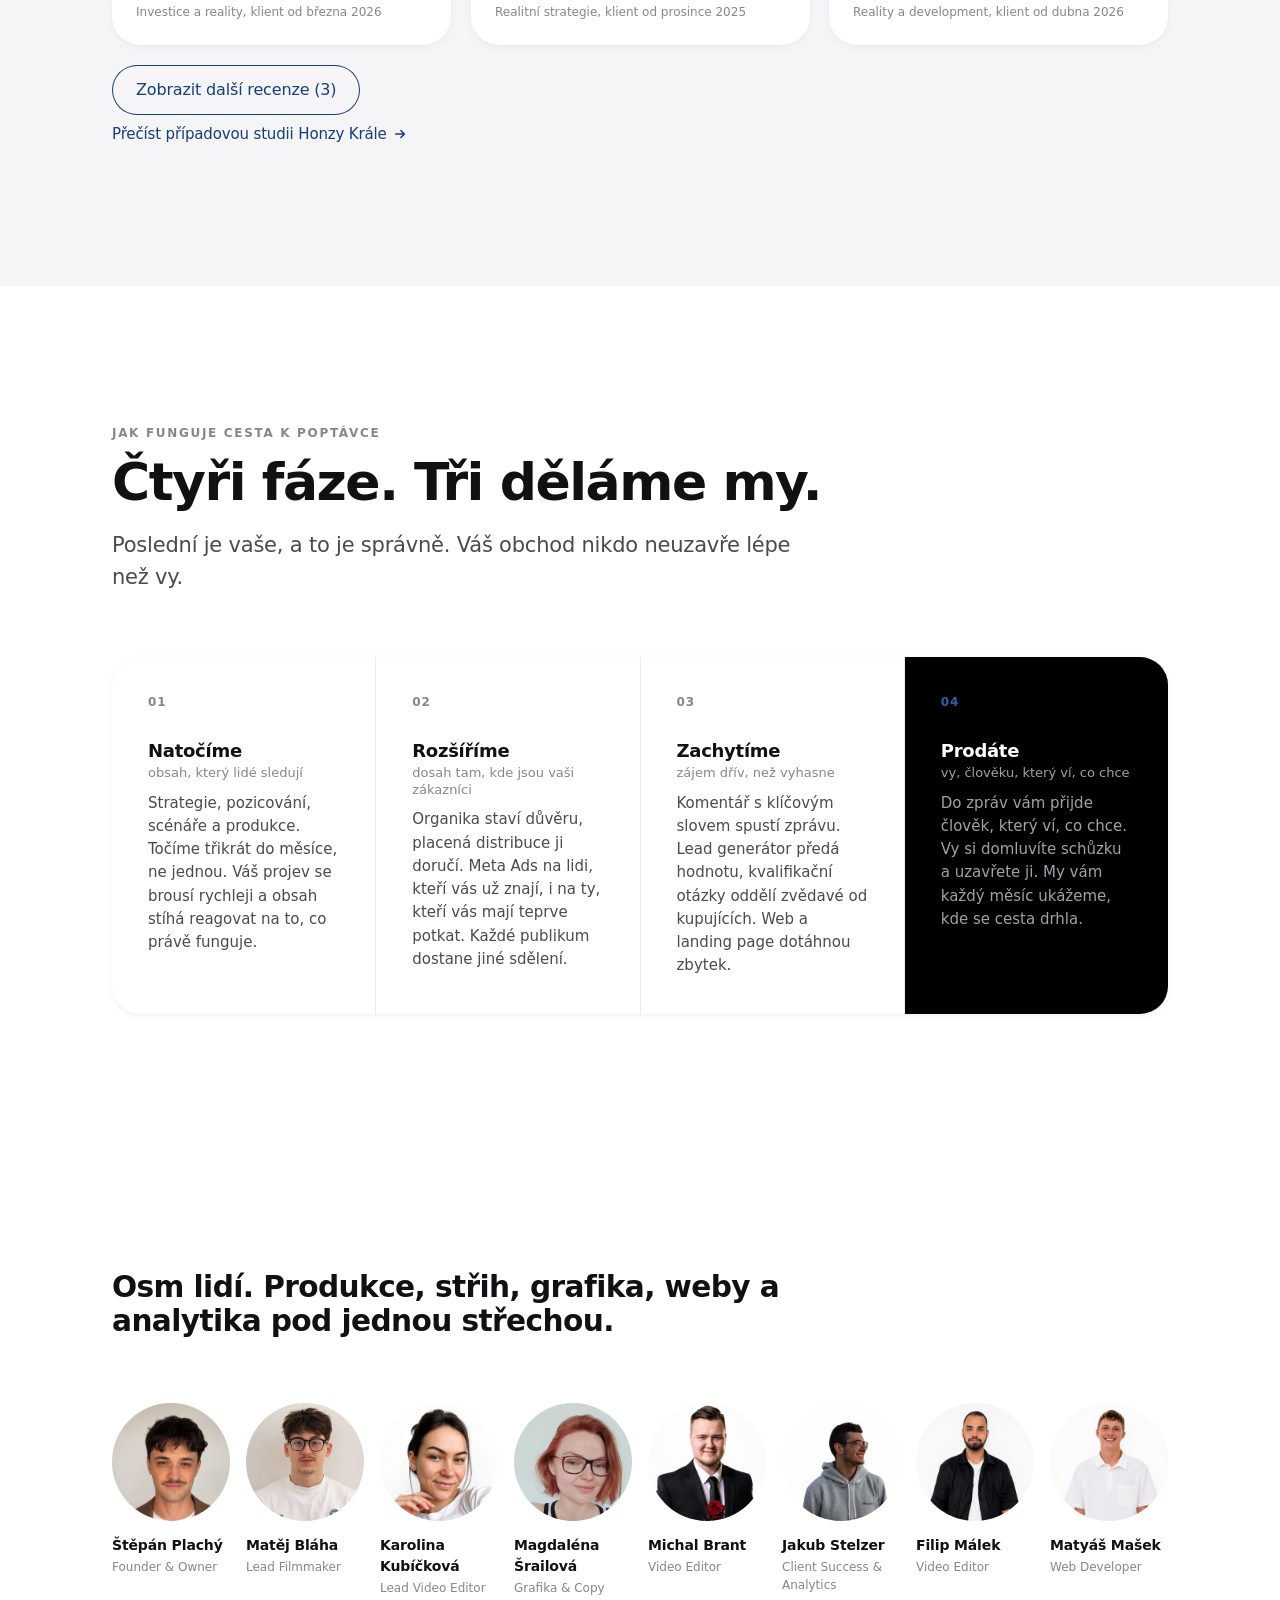
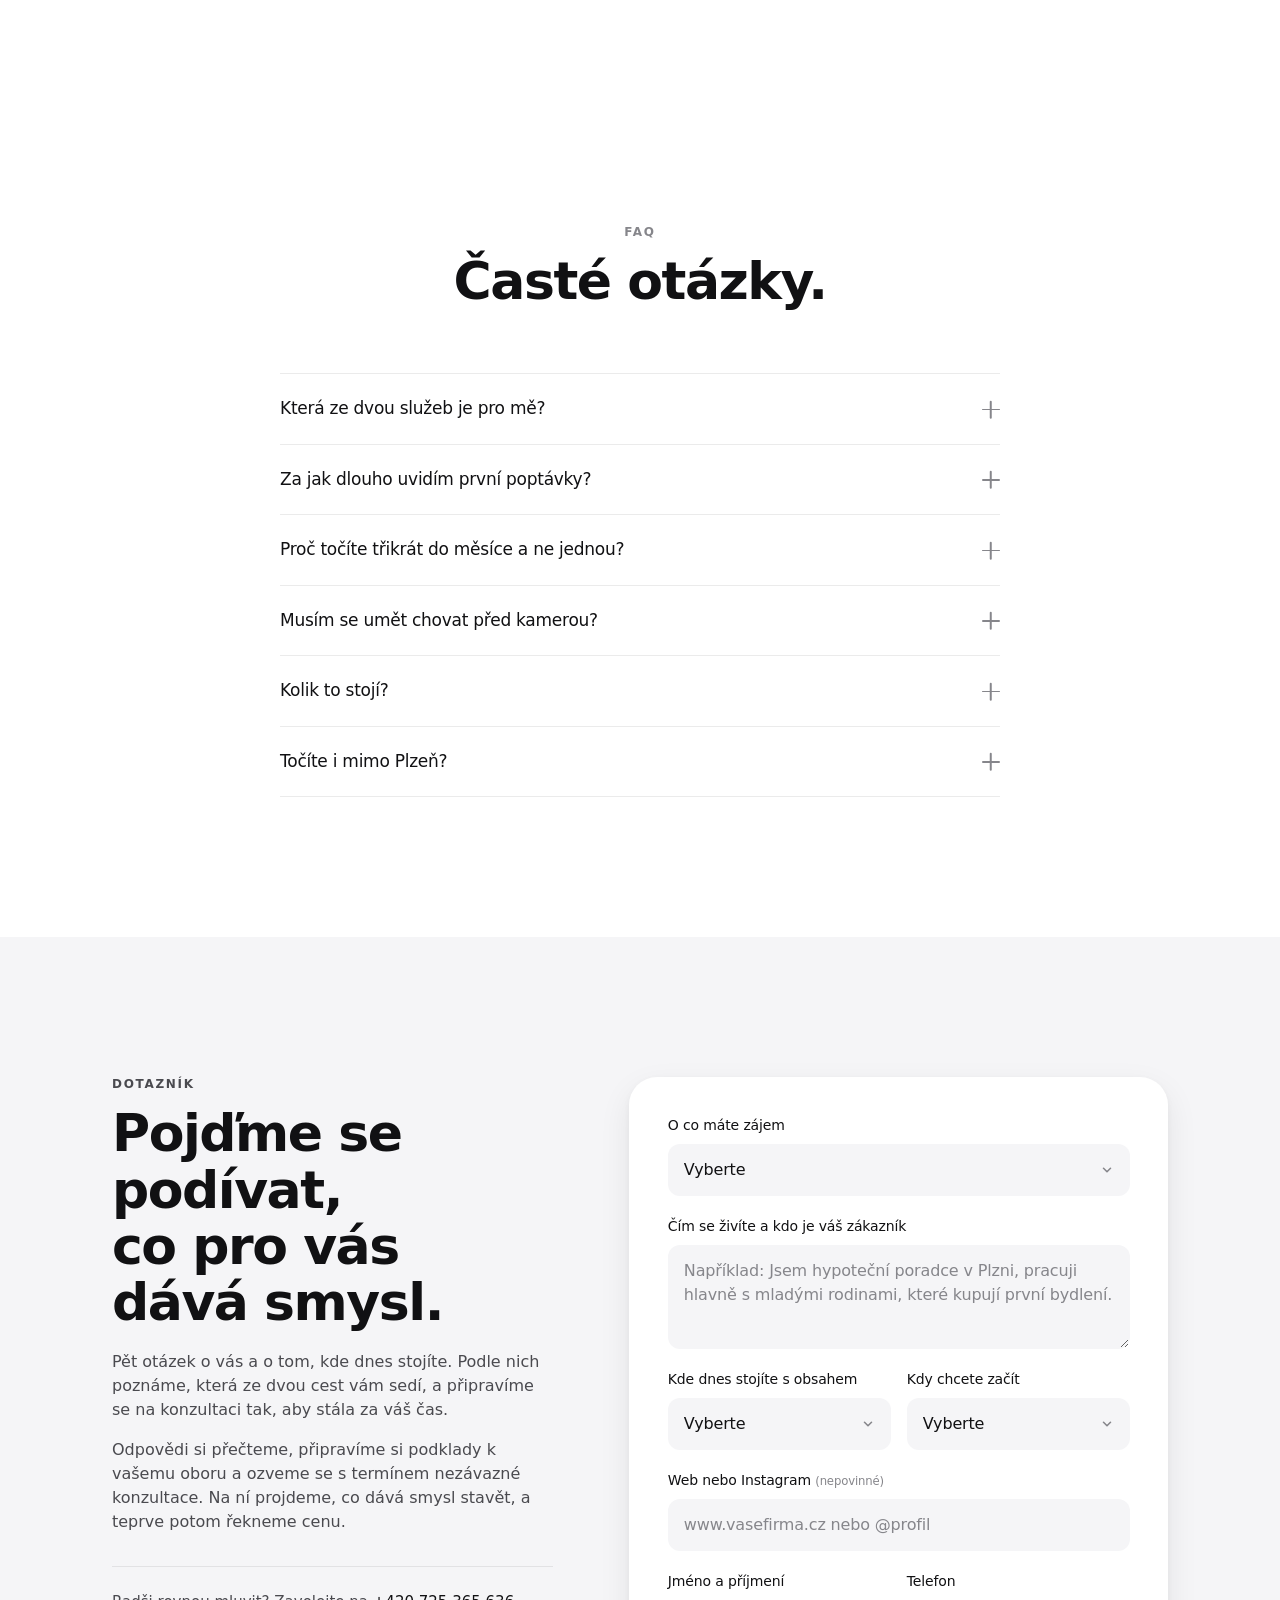
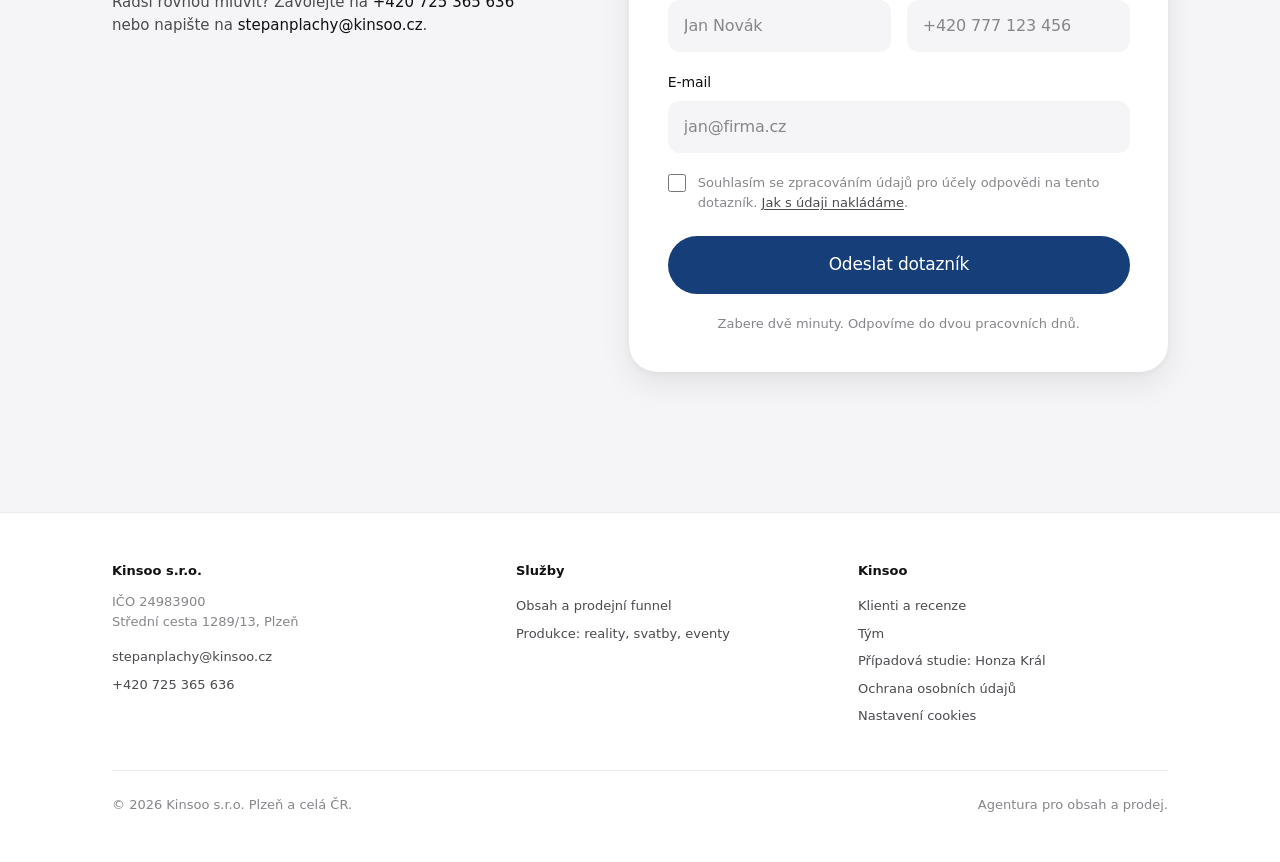
==== commit 467b01b4: "SEO a měření: titulky s klíčovými slovy, schema.org, GA4 za cookie lištou Titulky a popisky stránek " ====
--- a/index.html
+++ b/index.html
@@ -3,8 +3,8 @@
 <head>
 <meta charset="UTF-8" />
 <meta name="viewport" content="width=device-width, initial-scale=1, viewport-fit=cover" />
-<title>Kinsoo | Agentura pro obsah a prodej</title>
-<meta name="description" content="Natočíme obsah, který lidé sledují, a postavíme k němu cestu, na jejímž konci vám napíše člověk, který chce koupit. Osm lidí, vlastní produkce, Plzeň a celá ČR." />
+<title>Kinsoo | Video a sociální sítě pro firmy, Plzeň a celá ČR</title>
+<meta name="description" content="Agentura pro obsah a prodej z Plzně. Natáčíme videa, vedeme sociální sítě a stavíme k nim cestu k poptávce: Meta Ads, automatizace zpráv, web. Vlastní štáb, celá ČR." />
 <meta name="author" content="Kinsoo s.r.o." />
 <meta name="robots" content="index, follow, max-image-preview:large" />
 <meta name="geo.region" content="CZ-32" />
@@ -13,26 +13,162 @@
 <link rel="canonical" href="https://www.kinsoo.cz/" />
 <meta property="og:type" content="website" />
 <meta property="og:url" content="https://www.kinsoo.cz/" />
-<meta property="og:title" content="Kinsoo: obsah, který nekončí u zhlédnutí" />
-<meta property="og:description" content="Natočíme obsah, který lidé sledují, a postavíme k němu cestu, na jejímž konci vám napíše člověk, který chce koupit. Osm lidí, vlastní produkce, Plzeň a celá ČR." />
+<meta property="og:title" content="Kinsoo | Video a sociální sítě pro firmy, Plzeň a celá ČR" />
+<meta property="og:description" content="Agentura pro obsah a prodej z Plzně. Natáčíme videa, vedeme sociální sítě a stavíme k nim cestu k poptávce: Meta Ads, automatizace zpráv, web. Vlastní štáb, celá ČR." />
 <meta property="og:image" content="https://www.kinsoo.cz/assets/og-cover.png" />
 <meta property="og:locale" content="cs_CZ" />
 <meta property="og:site_name" content="Kinsoo" />
 <meta name="twitter:card" content="summary_large_image" />
-<link rel="icon" href="/favicon.ico" sizes="any" />
-<link rel="icon" type="image/png" href="/assets/favicon-32.png" sizes="32x32" />
-<link rel="apple-touch-icon" href="/assets/apple-touch-icon.png" />
-<link rel="stylesheet" href="/kinsoo.css" />
+<link rel="icon" href="favicon.ico" sizes="any" />
+<link rel="icon" type="image/png" href="assets/favicon-32.png" sizes="32x32" />
+<link rel="apple-touch-icon" href="assets/apple-touch-icon.png" />
+<link rel="stylesheet" href="kinsoo.css" />
+<script type="application/ld+json">
+{
+ "@context": "https://schema.org",
+ "@type": [
+  "ProfessionalService",
+  "Organization"
+ ],
+ "@id": "https://www.kinsoo.cz/#organization",
+ "name": "Kinsoo",
+ "legalName": "Kinsoo s.r.o.",
+ "alternateName": "Kinsoo agentura pro obsah a prodej",
+ "url": "https://www.kinsoo.cz/",
+ "logo": "https://www.kinsoo.cz/assets/kinsoo-icon-black.png",
+ "image": "https://www.kinsoo.cz/assets/og-cover.png",
+ "description": "Agentura pro obsah a prodej z Plzně. Videoprodukce, správa sociálních sítí, Meta Ads a prodejní funnel pro experty a firmy po celé ČR. Jednorázově realitní video, svatební video a aftermovie z eventů.",
+ "telephone": "+420725365636",
+ "email": "stepanplachy@kinsoo.cz",
+ "address": {
+  "@type": "PostalAddress",
+  "streetAddress": "Střední cesta 1289/13",
+  "addressLocality": "Plzeň",
+  "postalCode": "326 00",
+  "addressCountry": "CZ"
+ },
+ "areaServed": [
+  {
+   "@type": "City",
+   "name": "Plzeň"
+  },
+  {
+   "@type": "Country",
+   "name": "Česko"
+  }
+ ],
+ "knowsLanguage": "cs",
+ "sameAs": [
+  "https://www.instagram.com/kinsoogram",
+  "https://www.tiktok.com/@kinsootok",
+  "https://www.facebook.com/people/Kinsoo/61589187723911/"
+ ],
+ "hasOfferCatalog": {
+  "@type": "OfferCatalog",
+  "name": "Služby",
+  "itemListElement": [
+   {
+    "@type": "Offer",
+    "itemOffered": {
+     "@type": "Service",
+     "name": "Obsah a prodejní funnel",
+     "url": "https://www.kinsoo.cz/obsah-a-prodej.html"
+    }
+   },
+   {
+    "@type": "Offer",
+    "itemOffered": {
+     "@type": "Service",
+     "name": "Realitní video a fotografie nemovitostí",
+     "url": "https://www.kinsoo.cz/produkce.html"
+    }
+   },
+   {
+    "@type": "Offer",
+    "itemOffered": {
+     "@type": "Service",
+     "name": "Svatební video a fotografie",
+     "url": "https://www.kinsoo.cz/produkce.html"
+    }
+   },
+   {
+    "@type": "Offer",
+    "itemOffered": {
+     "@type": "Service",
+     "name": "Aftermovie a záznam eventů",
+     "url": "https://www.kinsoo.cz/produkce.html"
+    }
+   }
+  ]
+ }
+}
+</script>
+<script type="application/ld+json">
+{
+ "@context": "https://schema.org",
+ "@type": "FAQPage",
+ "mainEntity": [
+  {
+   "@type": "Question",
+   "name": "Která ze dvou služeb je pro mě?",
+   "acceptedAnswer": {
+    "@type": "Answer",
+    "text": "Pokud chcete dlouhodobě budovat jméno a získávat poptávky, je to obsah a prodejní funnel. Pokud potřebujete natočit nebo nafotit jednu konkrétní věc, nemovitost, svatbu nebo akci, je to produkce. Když si nejste jistí, vyberte v dotazníku „Nevím“ a poradíme."
+   }
+  },
+  {
+   "@type": "Question",
+   "name": "Za jak dlouho uvidím první poptávky?",
+   "acceptedAnswer": {
+    "@type": "Answer",
+    "text": "První tři měsíce jsou stavba a měření. Poptávky ze sítí obvykle přicházejí kolem druhého měsíce, ale systém dává smysl hodnotit až na datech za celé čtvrtletí. Kdo slibuje výsledky do třiceti dnů, buď nemá funnel, nebo vám neříká pravdu."
+   }
+  },
+  {
+   "@type": "Question",
+   "name": "Proč točíte třikrát do měsíce a ne jednou?",
+   "acceptedAnswer": {
+    "@type": "Answer",
+    "text": "Protože se učíte mluvit ke kameře a my se učíme váš hlas. Při jednom natáčení měsíčně zafixujete chyby na třicet dní. Při třech je opravíte za deset a obsah stíhá reagovat na to, co zrovna funguje."
+   }
+  },
+  {
+   "@type": "Question",
+   "name": "Musím se umět chovat před kamerou?",
+   "acceptedAnswer": {
+    "@type": "Answer",
+    "text": "Ne. Většina klientů má z kamery zpočátku obavy. Vytvoříme uvolněné prostředí a vždycky z vás dostaneme to nejlepší. Proto taky točíme častěji, ne jednou za měsíc."
+   }
+  },
+  {
+   "@type": "Question",
+   "name": "Kolik to stojí?",
+   "acceptedAnswer": {
+    "@type": "Answer",
+    "text": "Ceny nikde neuvádíme, protože rozsah se u každého liší. Někdo potřebuje natočit jednu nemovitost, někdo celou cestu včetně reklamy a webu. Cenu řekneme na konzultaci, až bude jasné, co dává smysl stavět."
+   }
+  },
+  {
+   "@type": "Question",
+   "name": "Točíte i mimo Plzeň?",
+   "acceptedAnswer": {
+    "@type": "Answer",
+    "text": "Ano. Sídlíme v Plzni a po domluvě natáčíme po celé ČR."
+   }
+  }
+ ]
+}
+</script>
 </head>
 <body>
 <header class="nav" id="nav">
   <div class="nav-inner">
-    <a class="brand" href="/">
-      <img src="/assets/kinsoo-icon-black.png" alt="" width="26" height="16" />
+    <a class="brand" href="index.html">
+      <img src="assets/kinsoo-icon-black.png" alt="" width="26" height="16" />
       Kinsoo
     </a>
     <nav aria-label="Hlavní navigace">
-      <ul class="nav-links"><li><a href="/obsah-a-prodej">Obsah a prodejní funnel</a></li><li><a href="/produkce">Produkce</a></li><li><a href="/#klienti">Klienti a recenze</a></li><li><a href="/#tym">Tým</a></li></ul>
+      <ul class="nav-links"><li><a href="obsah-a-prodej.html">Obsah a prodejní funnel</a></li><li><a href="produkce.html">Produkce</a></li><li><a href="index.html#klienti">Klienti a recenze</a></li><li><a href="index.html#tym">Tým</a></li></ul>
     </nav>
     <a class="btn nav-cta" href="#dotaznik">Nezávazná konzultace</a>
     <button class="nav-burger" id="burger" aria-label="Otevřít menu" aria-expanded="false" aria-controls="sheet">
@@ -44,11 +180,11 @@
 <div class="sheet-scrim" id="scrim" hidden></div>
 <nav class="sheet" id="sheet" aria-label="Mobilní navigace" aria-hidden="true">
   <span class="sheet-label">Služby</span>
-  <a href="/obsah-a-prodej">Obsah a prodejní funnel</a>
-  <a href="/produkce">Produkce</a>
+  <a href="obsah-a-prodej.html">Obsah a prodejní funnel</a>
+  <a href="produkce.html">Produkce</a>
   <span class="sheet-label">Kinsoo</span>
-  <a href="/#klienti">Klienti a recenze</a>
-  <a href="/#tym">Tým</a>
+  <a href="index.html#klienti">Klienti a recenze</a>
+  <a href="index.html#tym">Tým</a>
   <a class="btn" href="#dotaznik">Nezávazná konzultace</a>
 </nav>
 
@@ -67,7 +203,7 @@
       <a class="btn btn-lg btn-ghost" href="#sluzby">Co děláme</a>
     </div>
     <p class="hero-note reveal" data-delay="4">Osm lidí, vlastní produkce, natáčení třikrát do měsíce. Plzeň a celá ČR.</p>
-    <div class="proof-strip reveal" data-delay="4"><div class="avatars"><img src="/assets/card-honza.jpg" alt="" loading="lazy" /><img src="/assets/card-dominik.jpg" alt="" loading="lazy" /><img src="/assets/card-adam.jpg" alt="" loading="lazy" /><img src="/assets/card-famil.jpg" alt="" loading="lazy" /><img src="/assets/card-tomas.jpg" alt="" loading="lazy" /><img src="/assets/card-drs.jpg" alt="" loading="lazy" /></div><span class="text"><span class="stars" aria-label="5 z 5">★★★★★</span> <b>100 % recenzí</b> má pět hvězdiček. Reality, investice, sport, služby.</span></div>
+    <div class="proof-strip reveal" data-delay="4"><div class="avatars"><img src="assets/card-honza.jpg" alt="" loading="lazy" /><img src="assets/card-dominik.jpg" alt="" loading="lazy" /><img src="assets/card-adam.jpg" alt="" loading="lazy" /><img src="assets/card-famil.jpg" alt="" loading="lazy" /><img src="assets/card-tomas.jpg" alt="" loading="lazy" /><img src="assets/card-drs.jpg" alt="" loading="lazy" /></div><span class="text"><span class="stars" aria-label="5 z 5">★★★★★</span> <b>100 % recenzí</b> má pět hvězdiček. Reality, investice, sport, služby.</span></div>
   </div>
 </section>
 <section id="sluzby">
@@ -78,7 +214,7 @@
       <p class="lead reveal" data-delay="2">Dlouhodobou spolupráci, ve které stavíme obsah i cestu k poptávce. A jednorázovou produkci pro ty, kdo potřebují natočit jednu věc pořádně.</p>
     </div>
     <div class="services two">
-      <a class="service is-primary reveal" data-delay="1" href="/obsah-a-prodej">
+      <a class="service is-primary reveal" data-delay="1" href="obsah-a-prodej.html">
           <span class="badge">Hlavní služba</span>
           <span class="service-n">Služba 01</span>
           <h3 class="h3">Obsah a prodejní funnel</h3>
@@ -87,7 +223,7 @@
           <div class="service-for"><b>Pro koho</b>Experti a firmy s tváří, které už mají co prodávat. Poradci, makléři, developeři, salony, trenéři.</div>
           <span class="link">Víc o této službě <svg viewBox="0 0 16 16" fill="none" aria-hidden="true"><path d="M3 8h10M9 4l4 4-4 4" stroke="currentColor" stroke-width="1.8" stroke-linecap="round" stroke-linejoin="round"/></svg></span>
         </a>
-      <a class="service reveal" data-delay="2" href="/produkce">
+      <a class="service reveal" data-delay="2" href="produkce.html">
           
           <span class="service-n">Služba 02</span>
           <h3 class="h3">Produkce</h3>
@@ -113,21 +249,21 @@
       <div class="stat"><b>Plzeň</b><span>a celá ČR</span></div>
     </div>
     <div class="proof-grid"><article class="pcard reveal" data-delay="1">
-        <div class="pcard-media"><img src="/assets/card-dominik.jpg" alt="Dominik Polcar" loading="lazy" /><span class="pcard-tag">Investice</span></div>
+        <div class="pcard-media"><img src="assets/card-dominik.jpg" alt="Dominik Polcar" loading="lazy" /><span class="pcard-tag">Investice</span></div>
         <div class="pcard-body">
           <span class="stars" aria-label="5 z 5">★★★★★</span>
           <blockquote>Spolupráce s Kinsoo mi pomohla v mnoha ohledech. Budujeme brand, který nemá v regionu obdoby, a celé si to extrémně užívám. Měl jsem strach z kamery i mikrofonu, ale kluci mi vytvořili skvělé prostředí. Už od prvního natáčení jsem věděl, že to byla dobrá volba.</blockquote>
           <footer><b>Dominik Polcar</b><span>Investice a reality, klient od března 2026</span></footer>
         </div>
       </article><article class="pcard reveal" data-delay="2">
-        <div class="pcard-media"><img src="/assets/card-drs.jpg" alt="František Drs" loading="lazy" /><span class="pcard-tag">Reality</span></div>
+        <div class="pcard-media"><img src="assets/card-drs.jpg" alt="František Drs" loading="lazy" /><span class="pcard-tag">Reality</span></div>
         <div class="pcard-body">
           <span class="stars" aria-label="5 z 5">★★★★★</span>
           <blockquote>Spolupráce s kolegy z Kinsoo je pro nás zkušené makléře jako svěží vítr ve světě realit. Oceňujeme moderní a individuální přístup. Kinsoo přináší špičkovou prezentaci a komunikaci odpovídající nejvyspělejším světovým trhům.</blockquote>
           <footer><b>František Drs</b><span>Realitní strategie, klient od prosince 2025</span></footer>
         </div>
       </article><article class="pcard reveal" data-delay="3">
-        <div class="pcard-media"><img src="/assets/card-tomas.jpg" alt="Tomáš Vaněk" loading="lazy" /><span class="pcard-tag">Reality</span></div>
+        <div class="pcard-media"><img src="assets/card-tomas.jpg" alt="Tomáš Vaněk" loading="lazy" /><span class="pcard-tag">Reality</span></div>
         <div class="pcard-body">
           <span class="stars" aria-label="5 z 5">★★★★★</span>
           <blockquote>S Kinsoo spolupracuji na tvorbě realitních videí a mohu je jednoznačně doporučit. Oceňuji profesionální přístup, rychlou komunikaci a spolehlivost. Mají cit pro detail a výsledná videa jsou na vysoké úrovni.</blockquote>
@@ -135,21 +271,21 @@
         </div>
       </article></div>
     <div class="proof-more" id="proofMore"><div class="proof-grid"><article class="pcard reveal" data-delay="1">
-        <div class="pcard-media"><img src="/assets/card-famil.jpg" alt="Famil Amirov" loading="lazy" /><span class="pcard-tag">Sport</span></div>
+        <div class="pcard-media"><img src="assets/card-famil.jpg" alt="Famil Amirov" loading="lazy" /><span class="pcard-tag">Sport</span></div>
         <div class="pcard-body">
           <span class="stars" aria-label="5 z 5">★★★★★</span>
           <blockquote>Se Štěpánem a jeho týmem jsem spokojený. Vše stříhají včas, sami přicházejí s nápady a člověk u nich má pořád přehled o tom, na čem se pracuje a v jaké je to fázi. Spolupráci doporučuju.</blockquote>
           <footer><b>Famil Amirov</b><span>Kariéra sportovců, klient od září 2025</span></footer>
         </div>
       </article><article class="pcard reveal" data-delay="2">
-        <div class="pcard-media"><img src="/assets/card-adam.jpg" alt="Adam Bárta" loading="lazy" /><span class="pcard-tag">Produktivita</span></div>
+        <div class="pcard-media"><img src="assets/card-adam.jpg" alt="Adam Bárta" loading="lazy" /><span class="pcard-tag">Produktivita</span></div>
         <div class="pcard-body">
           <span class="stars" aria-label="5 z 5">★★★★★</span>
           <blockquote>Na klucích z Kinsoo se mi líbí, že se na kameře cítím příjemně a vždycky ze mě dostanou to nejlepší. Výstupy jsou kvalitní a promyšlené, je vidět, že vědí, co dělají, a funguje jim to.</blockquote>
           <footer><b>Adam Bárta</b><span>Produktivita a automatizace, klient od ledna 2026</span></footer>
         </div>
       </article><article class="pcard reveal" data-delay="3">
-        <div class="pcard-media"><img src="/assets/card-honza.jpg" alt="Honza Král" loading="lazy" /><span class="pcard-tag">Reality</span></div>
+        <div class="pcard-media"><img src="assets/card-honza.jpg" alt="Honza Král" loading="lazy" /><span class="pcard-tag">Reality</span></div>
         <div class="pcard-body">
           <span class="stars" aria-label="5 z 5">★★★★★</span>
           <blockquote>Pozitivně mě překvapilo, jak rychle se to rozjelo. Poprvé mi z Instagramu přišla reálná poptávka a pak další.</blockquote>
@@ -159,7 +295,7 @@
     <div class="btn-row reveal" data-delay="3" style="margin-top:1.25rem">
       <button class="btn btn-ghost" type="button" id="proofToggle" aria-expanded="false" aria-controls="proofMore" data-count="3">Zobrazit další recenze (3)</button>
     </div>
-    <div class="btn-row reveal" data-delay="3" style="margin-top:.5rem"><a class="link" href="/case-study-honza-kral">Přečíst případovou studii Honzy Krále <svg viewBox="0 0 16 16" fill="none" aria-hidden="true"><path d="M3 8h10M9 4l4 4-4 4" stroke="currentColor" stroke-width="1.8" stroke-linecap="round" stroke-linejoin="round"/></svg></a></div>
+    <div class="btn-row reveal" data-delay="3" style="margin-top:.5rem"><a class="link" href="case-study-honza-kral.html">Přečíst případovou studii Honzy Krále <svg viewBox="0 0 16 16" fill="none" aria-hidden="true"><path d="M3 8h10M9 4l4 4-4 4" stroke="currentColor" stroke-width="1.8" stroke-linecap="round" stroke-linejoin="round"/></svg></a></div>
   </div>
 </section>
 <section id="jak" class="">
@@ -200,7 +336,7 @@
       <h2 class="h2 reveal" data-delay="1">Osm lidí. Produkce, střih, grafika, weby a analytika pod jednou střechou.</h2>
       
     </div>
-    <div class="team-strip"><div class="member reveal" data-delay="1"><img src="/assets/team/stepan.jpg" alt="Štěpán Plachý" loading="lazy" /><b>Štěpán Plachý</b><span>Founder &amp; Owner</span></div><div class="member reveal" data-delay="2"><img src="/assets/team/matej.jpg" alt="Matěj Bláha" loading="lazy" /><b>Matěj Bláha</b><span>Lead Filmmaker</span></div><div class="member reveal" data-delay="3"><img src="/assets/team/karolina.jpg" alt="Karolina Kubíčková" loading="lazy" /><b>Karolina Kubíčková</b><span>Lead Video Editor</span></div><div class="member reveal" data-delay="4"><img src="/assets/team/magdalena.jpg" alt="Magdaléna Šrailová" loading="lazy" /><b>Magdaléna Šrailová</b><span>Grafika &amp; Copy</span></div><div class="member reveal" data-delay="1"><img src="/assets/team/michal.jpg" alt="Michal Brant" loading="lazy" /><b>Michal Brant</b><span>Video Editor</span></div><div class="member reveal" data-delay="2"><img src="/assets/team/jakub.jpg" alt="Jakub Stelzer" loading="lazy" /><b>Jakub Stelzer</b><span>Client Success &amp; Analytics</span></div><div class="member reveal" data-delay="3"><img src="/assets/team/filip.jpg" alt="Filip Málek" loading="lazy" /><b>Filip Málek</b><span>Video Editor</span></div><div class="member reveal" data-delay="4"><img src="/assets/team/matyas.jpg" alt="Matyáš Mašek" loading="lazy" /><b>Matyáš Mašek</b><span>Web Developer</span></div></div>
+    <div class="team-strip"><div class="member reveal" data-delay="1"><img src="assets/team/stepan.jpg" alt="Štěpán Plachý" loading="lazy" /><b>Štěpán Plachý</b><span>Founder &amp; Owner</span></div><div class="member reveal" data-delay="2"><img src="assets/team/matej.jpg" alt="Matěj Bláha" loading="lazy" /><b>Matěj Bláha</b><span>Lead Filmmaker</span></div><div class="member reveal" data-delay="3"><img src="assets/team/karolina.jpg" alt="Karolina Kubíčková" loading="lazy" /><b>Karolina Kubíčková</b><span>Lead Video Editor</span></div><div class="member reveal" data-delay="4"><img src="assets/team/magdalena.jpg" alt="Magdaléna Šrailová" loading="lazy" /><b>Magdaléna Šrailová</b><span>Grafika &amp; Copy</span></div><div class="member reveal" data-delay="1"><img src="assets/team/michal.jpg" alt="Michal Brant" loading="lazy" /><b>Michal Brant</b><span>Video Editor</span></div><div class="member reveal" data-delay="2"><img src="assets/team/jakub.jpg" alt="Jakub Stelzer" loading="lazy" /><b>Jakub Stelzer</b><span>Client Success &amp; Analytics</span></div><div class="member reveal" data-delay="3"><img src="assets/team/filip.jpg" alt="Filip Málek" loading="lazy" /><b>Filip Málek</b><span>Video Editor</span></div><div class="member reveal" data-delay="4"><img src="assets/team/matyas.jpg" alt="Matyáš Mašek" loading="lazy" /><b>Matyáš Mašek</b><span>Web Developer</span></div></div>
   </div>
 </section>
 <section id="faq">
@@ -248,7 +384,7 @@
       <input type="hidden" name="_subject" value="Nový dotazník z kinsoo.cz" />
       <input type="hidden" name="_captcha" value="false" />
       <input type="hidden" name="_template" value="table" />
-      <input type="hidden" name="_next" value="https://www.kinsoo.cz/dekujeme" />
+      <input type="hidden" name="_next" value="https://www.kinsoo.cz/dekujeme.html" />
       <input type="text" name="_honey" style="display:none" tabindex="-1" autocomplete="off" />
 
       <div class="field">
@@ -302,7 +438,7 @@
       </div>
       <label class="check">
         <input type="checkbox" name="gdpr" value="souhlas" required />
-        <span>Souhlasím se zpracováním údajů pro účely odpovědi na tento dotazník. <a href="/ochrana-osobnich-udaju">Jak s údaji nakládáme</a>.</span>
+        <span>Souhlasím se zpracováním údajů pro účely odpovědi na tento dotazník. <a href="ochrana-osobnich-udaju.html">Jak s údaji nakládáme</a>.</span>
       </label>
       <button class="btn btn-lg" type="submit">Odeslat dotazník</button>
       <p class="form-note">Zabere dvě minuty. Odpovíme do dvou pracovních dnů.</p>
@@ -321,18 +457,16 @@
       </div>
       <div class="footer-col">
         <b>Služby</b>
-        <a href="/obsah-a-prodej">Obsah a prodejní funnel</a>
-        <a href="/produkce">Produkce</a>
-        <a href="/produkce/reality">Video a foto nemovitostí</a>
-        <a href="/produkce/svatby">Svatební video</a>
-        <a href="/produkce/eventy">Video z eventu</a>
+        <a href="obsah-a-prodej.html">Obsah a prodejní funnel</a>
+        <a href="produkce.html">Produkce: reality, svatby, eventy</a>
       </div>
       <div class="footer-col">
         <b>Kinsoo</b>
-        <a href="/#klienti">Klienti a recenze</a>
-        <a href="/#tym">Tým</a>
-        <a href="/case-study-honza-kral">Případová studie: Honza Král</a>
-        <a href="/ochrana-osobnich-udaju">Ochrana osobních údajů</a>
+        <a href="index.html#klienti">Klienti a recenze</a>
+        <a href="index.html#tym">Tým</a>
+        <a href="case-study-honza-kral.html">Případová studie: Honza Král</a>
+        <a href="ochrana-osobnich-udaju.html">Ochrana osobních údajů</a>
+        <a href="#" data-cookie-settings>Nastavení cookies</a>
       </div>
     </div>
     <div class="footer-bottom">
@@ -342,6 +476,74 @@
   </div>
 </footer>
 
-<script src="/kinsoo.js" defer></script>
+<script src="kinsoo.js" defer></script>
+
+<!-- Měření návštěvnosti: Google Analytics 4 a Meta Pixel se načtou až po souhlasu s cookies. -->
+<style>
+.ck{position:fixed;z-index:200;left:16px;right:16px;bottom:calc(16px + env(safe-area-inset-bottom));max-width:400px;padding:18px 20px;border-radius:20px;background:rgba(255,255,255,.88);-webkit-backdrop-filter:saturate(180%) blur(20px);backdrop-filter:saturate(180%) blur(20px);box-shadow:0 2px 6px rgba(0,0,0,.04),0 12px 32px rgba(0,0,0,.12);font:400 .9375rem/1.45 -apple-system,BlinkMacSystemFont,"SF Pro Text","Inter",system-ui,"Segoe UI",Roboto,sans-serif;color:#111113;letter-spacing:-.01em;transform:translate3d(0,20px,0);opacity:0;transition:transform .36s cubic-bezier(.2,.8,.2,1),opacity .36s cubic-bezier(.2,.8,.2,1)}
+.ck.is-in{transform:none;opacity:1}
+.ck p{margin:0 0 14px}
+.ck a{color:#163E78;text-decoration:none}
+.ck a:hover{text-decoration:underline}
+.ck-row{display:flex;gap:8px}
+.ck-btn{flex:1;appearance:none;-webkit-appearance:none;border:0;margin:0;cursor:pointer;font:inherit;font-weight:500;padding:.6875rem 1rem;border-radius:980px;background:#163E78;color:#fff;transition:background .15s,transform .1s}
+.ck-btn:hover{background:#102E5A}
+.ck-btn:active{transform:scale(.97)}
+.ck-btn.ghost{background:transparent;color:#163E78;box-shadow:inset 0 0 0 1px currentColor}
+.ck-btn.ghost:hover{background:rgba(22,62,120,.08)}
+@media (max-width:600px){.ck{max-width:none}}
+@media (prefers-reduced-motion:reduce){.ck{transition:none}}
+</style>
+<div class="ck" id="ck" role="dialog" aria-label="Cookies" aria-live="polite" hidden>
+  <p>Cookies používáme jen na měření návštěvnosti a výkonu reklamy. <a href="ochrana-osobnich-udaju.html#cookies">Jak s daty nakládáme</a></p>
+  <div class="ck-row"><button class="ck-btn ghost" type="button" data-ck="deny">Odmítnout</button><button class="ck-btn" type="button" data-ck="allow">Povolit</button></div>
+</div>
+<script>
+(function(){
+  var GA='G-T55MH18N7Z';
+  var PIXEL='';            /* Meta Pixel ID: doplňte číslo mezi uvozovky a pixel se zapne. */
+  var KEY='kinsoo_consent', TTL=180*864e5;
+  var bar=document.getElementById('ck'), loaded=false;
+  function read(){try{return JSON.parse(localStorage.getItem(KEY)||'null')}catch(e){return null}}
+  function save(v){try{localStorage.setItem(KEY,JSON.stringify({v:v,t:Date.now()}))}catch(e){}}
+  window.dataLayer=window.dataLayer||[];
+  function gtag(){dataLayer.push(arguments)}
+  window.gtag=gtag;
+  gtag('consent','default',{ad_storage:'denied',ad_user_data:'denied',ad_personalization:'denied',analytics_storage:'denied'});
+  function load(){
+    if(loaded)return;loaded=true;
+    gtag('consent','update',{ad_storage:'granted',ad_user_data:'granted',ad_personalization:'granted',analytics_storage:'granted'});
+    var s=document.createElement('script');s.async=true;s.src='https://www.googletagmanager.com/gtag/js?id='+GA;document.head.appendChild(s);
+    gtag('js',new Date());
+    gtag('config',GA);
+    if(PIXEL){
+      !function(f,b,e,v,n,t,s){if(f.fbq)return;n=f.fbq=function(){n.callMethod?n.callMethod.apply(n,arguments):n.queue.push(arguments)};if(!f._fbq)f._fbq=n;n.push=n;n.loaded=!0;n.version='2.0';n.queue=[];t=b.createElement(e);t.async=!0;t.src=v;s=b.getElementsByTagName(e)[0];s.parentNode.insertBefore(t,s)}(window,document,'script','https://connect.facebook.net/en_US/fbevents.js');
+      fbq('init',PIXEL);fbq('track','PageView');
+    }
+    if(document.body.hasAttribute('data-lead')){
+      gtag('event','generate_lead',{method:'dotaznik'});
+      if(PIXEL)fbq('track','Lead');
+    }
+    document.addEventListener('click',function(e){
+      var a=e.target.closest&&e.target.closest('a[href^="tel:"],a[href^="mailto:"]');
+      if(a)gtag('event','contact_click',{method:a.getAttribute('href').indexOf('tel:')===0?'telefon':'email'});
+    });
+  }
+  function show(){bar.hidden=false;requestAnimationFrame(function(){requestAnimationFrame(function(){bar.classList.add('is-in')})})}
+  function hide(){bar.classList.remove('is-in');setTimeout(function(){bar.hidden=true},380)}
+  bar.addEventListener('click',function(e){
+    var b=e.target.closest('[data-ck]');if(!b)return;
+    var ok=b.getAttribute('data-ck')==='allow';
+    save(ok?'allow':'deny');hide();if(ok)load();
+  });
+  document.addEventListener('click',function(e){
+    var t=e.target.closest&&e.target.closest('[data-cookie-settings]');
+    if(t){e.preventDefault();show()}
+  });
+  var c=read();
+  if(c&&c.v==='allow'&&Date.now()-c.t<TTL)load();
+  else if(!c||Date.now()-c.t>=TTL)show();
+})();
+</script>
 </body>
 </html>
